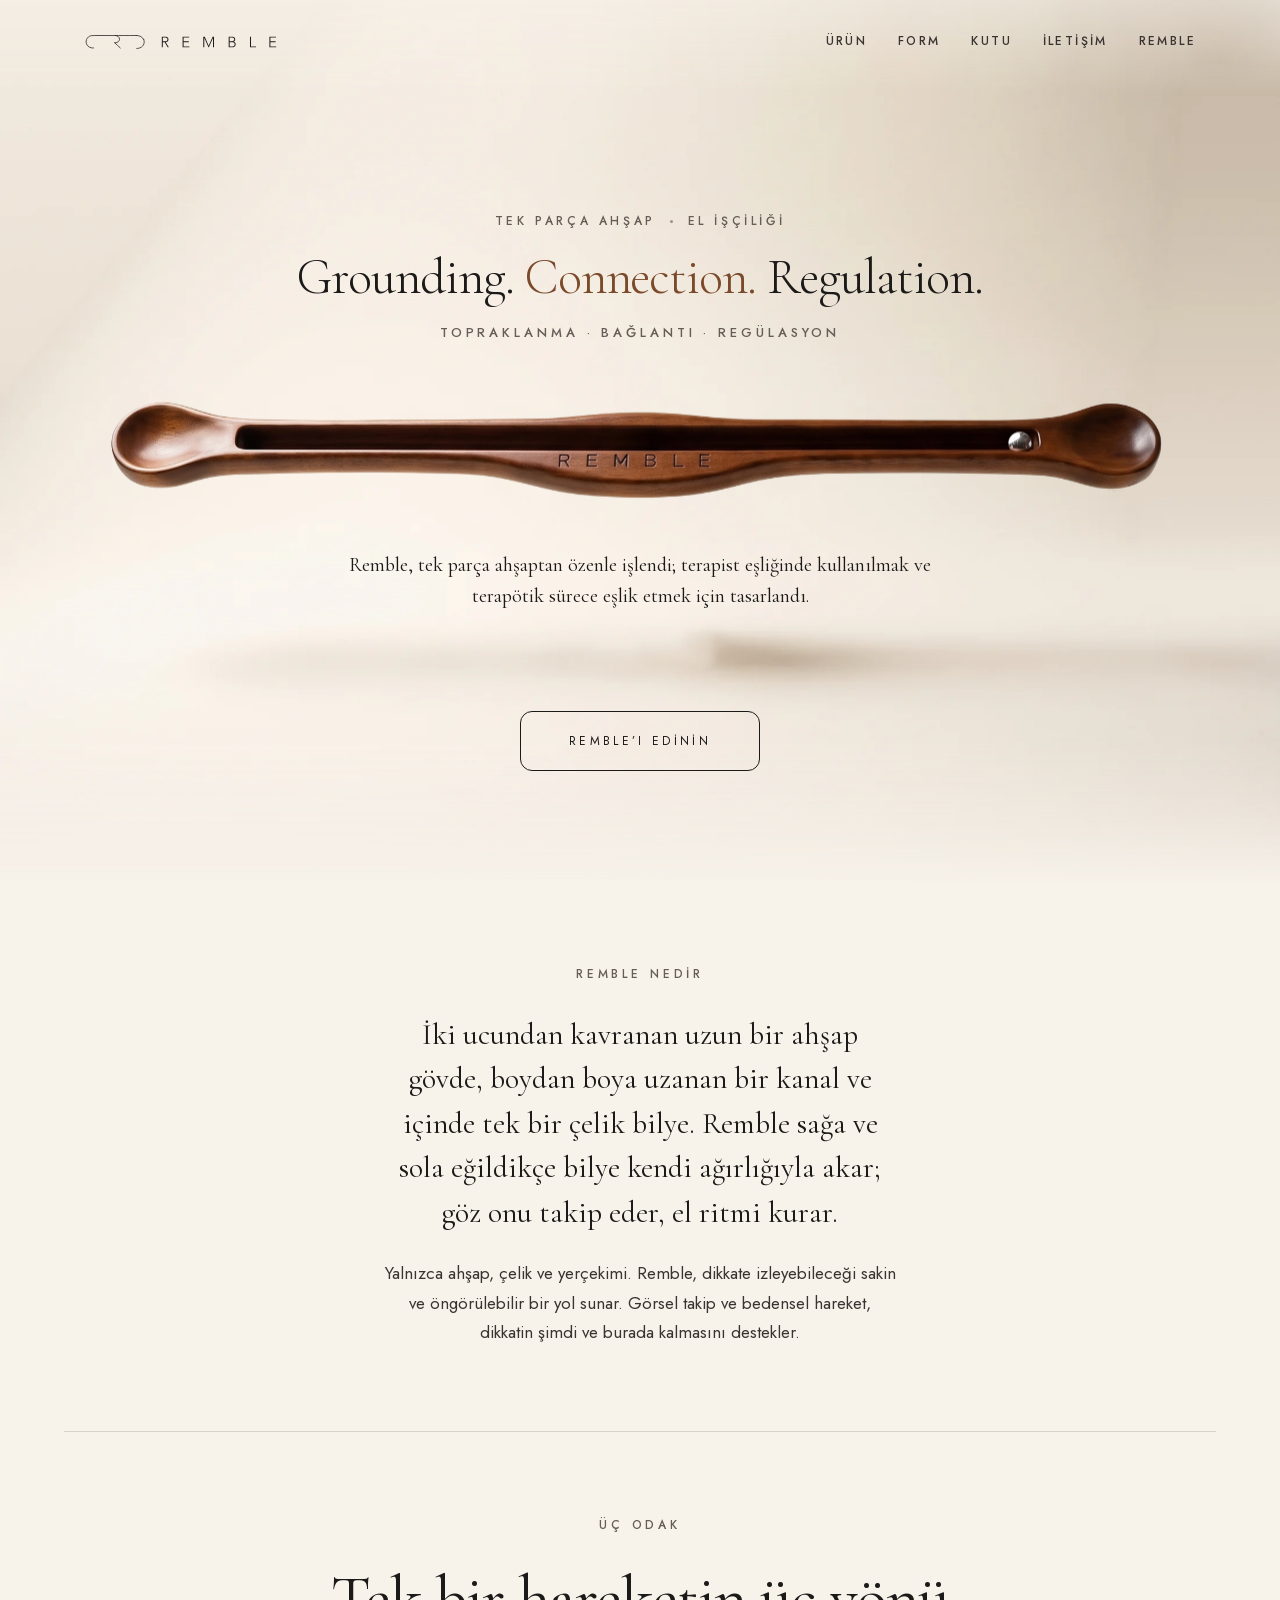
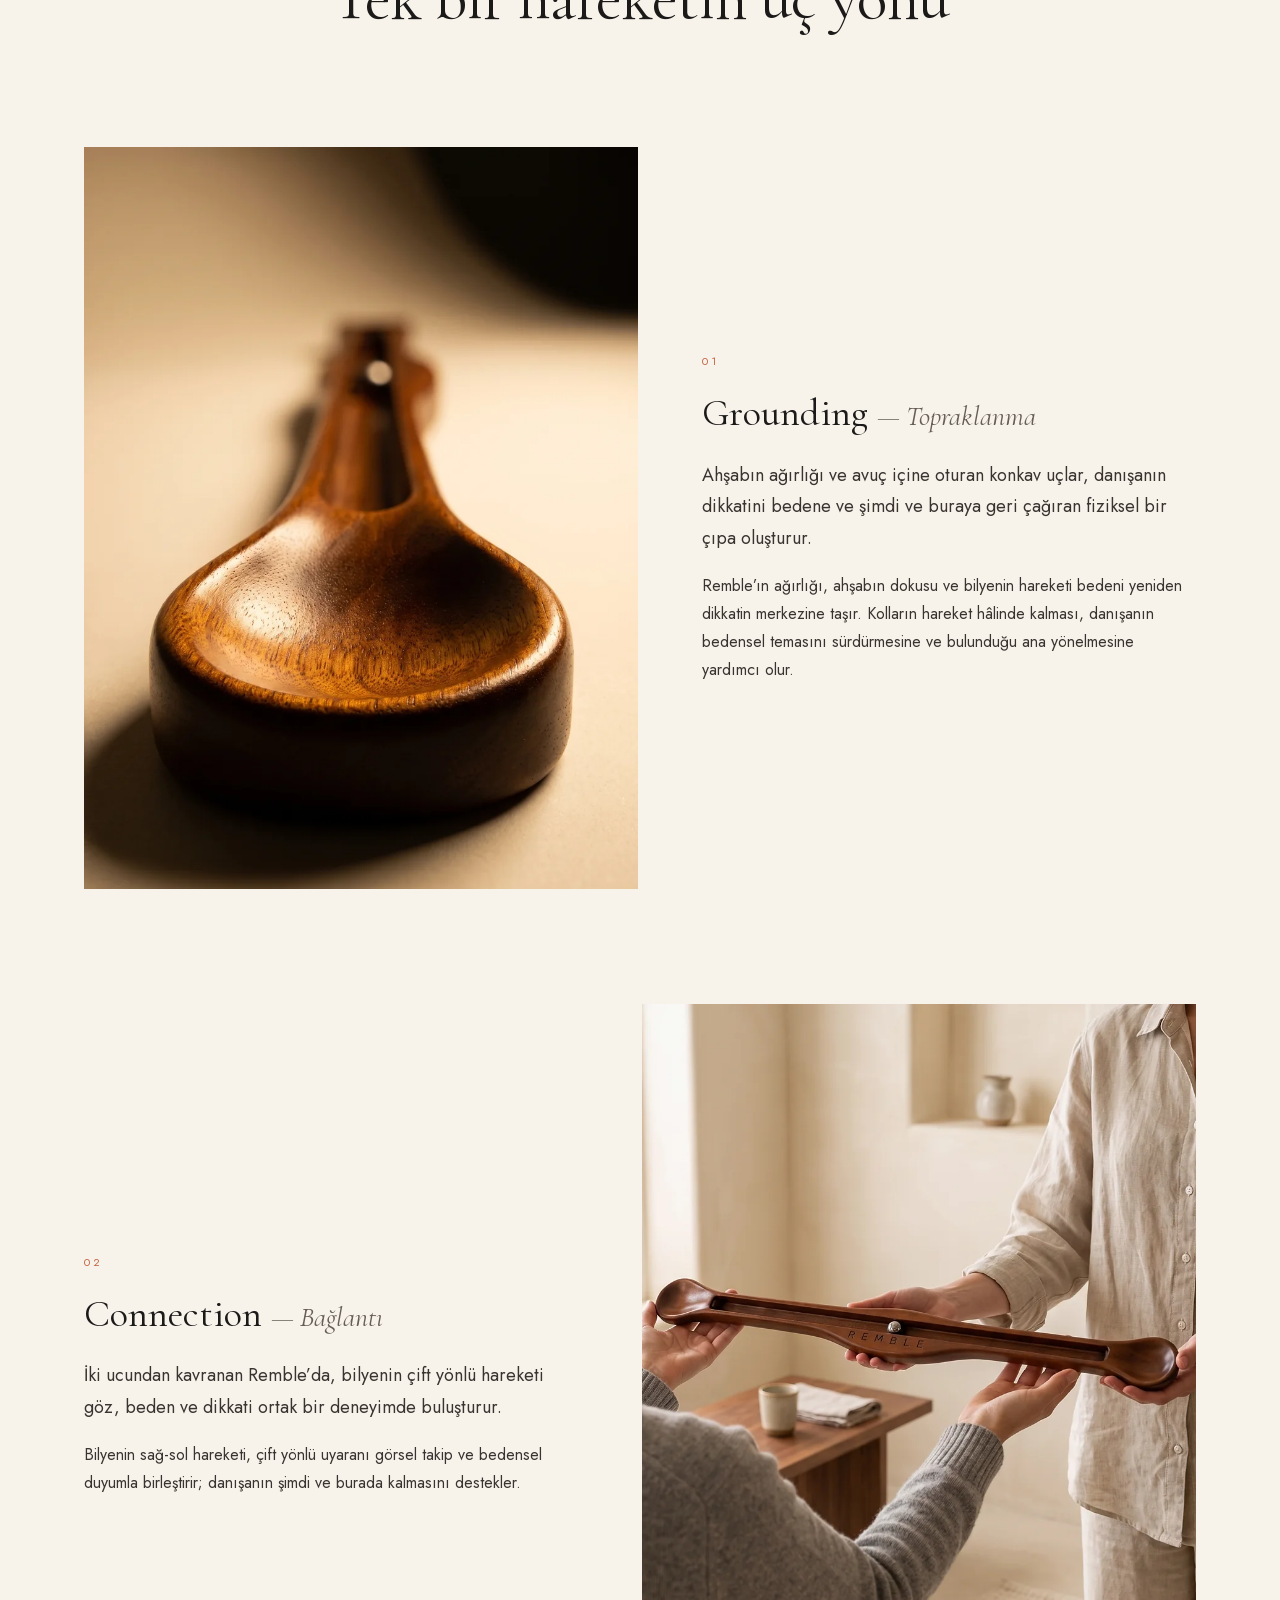
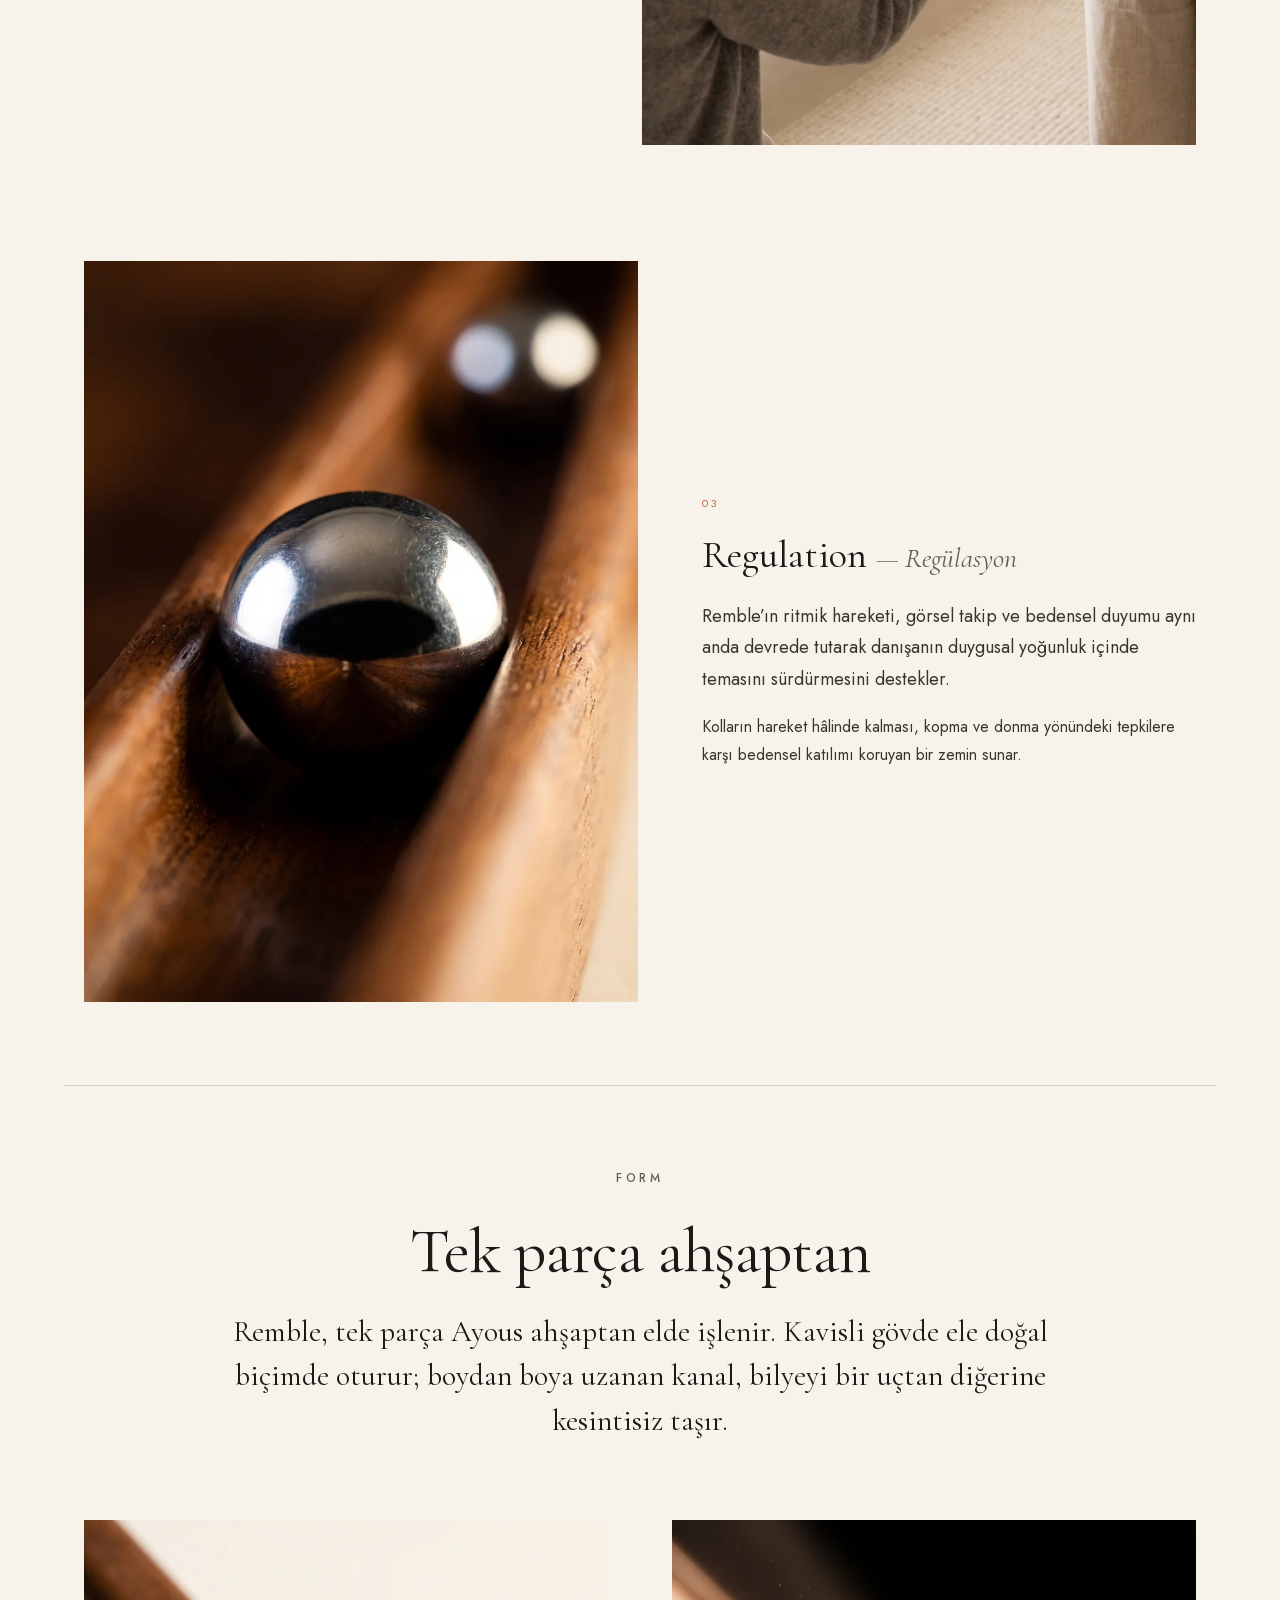
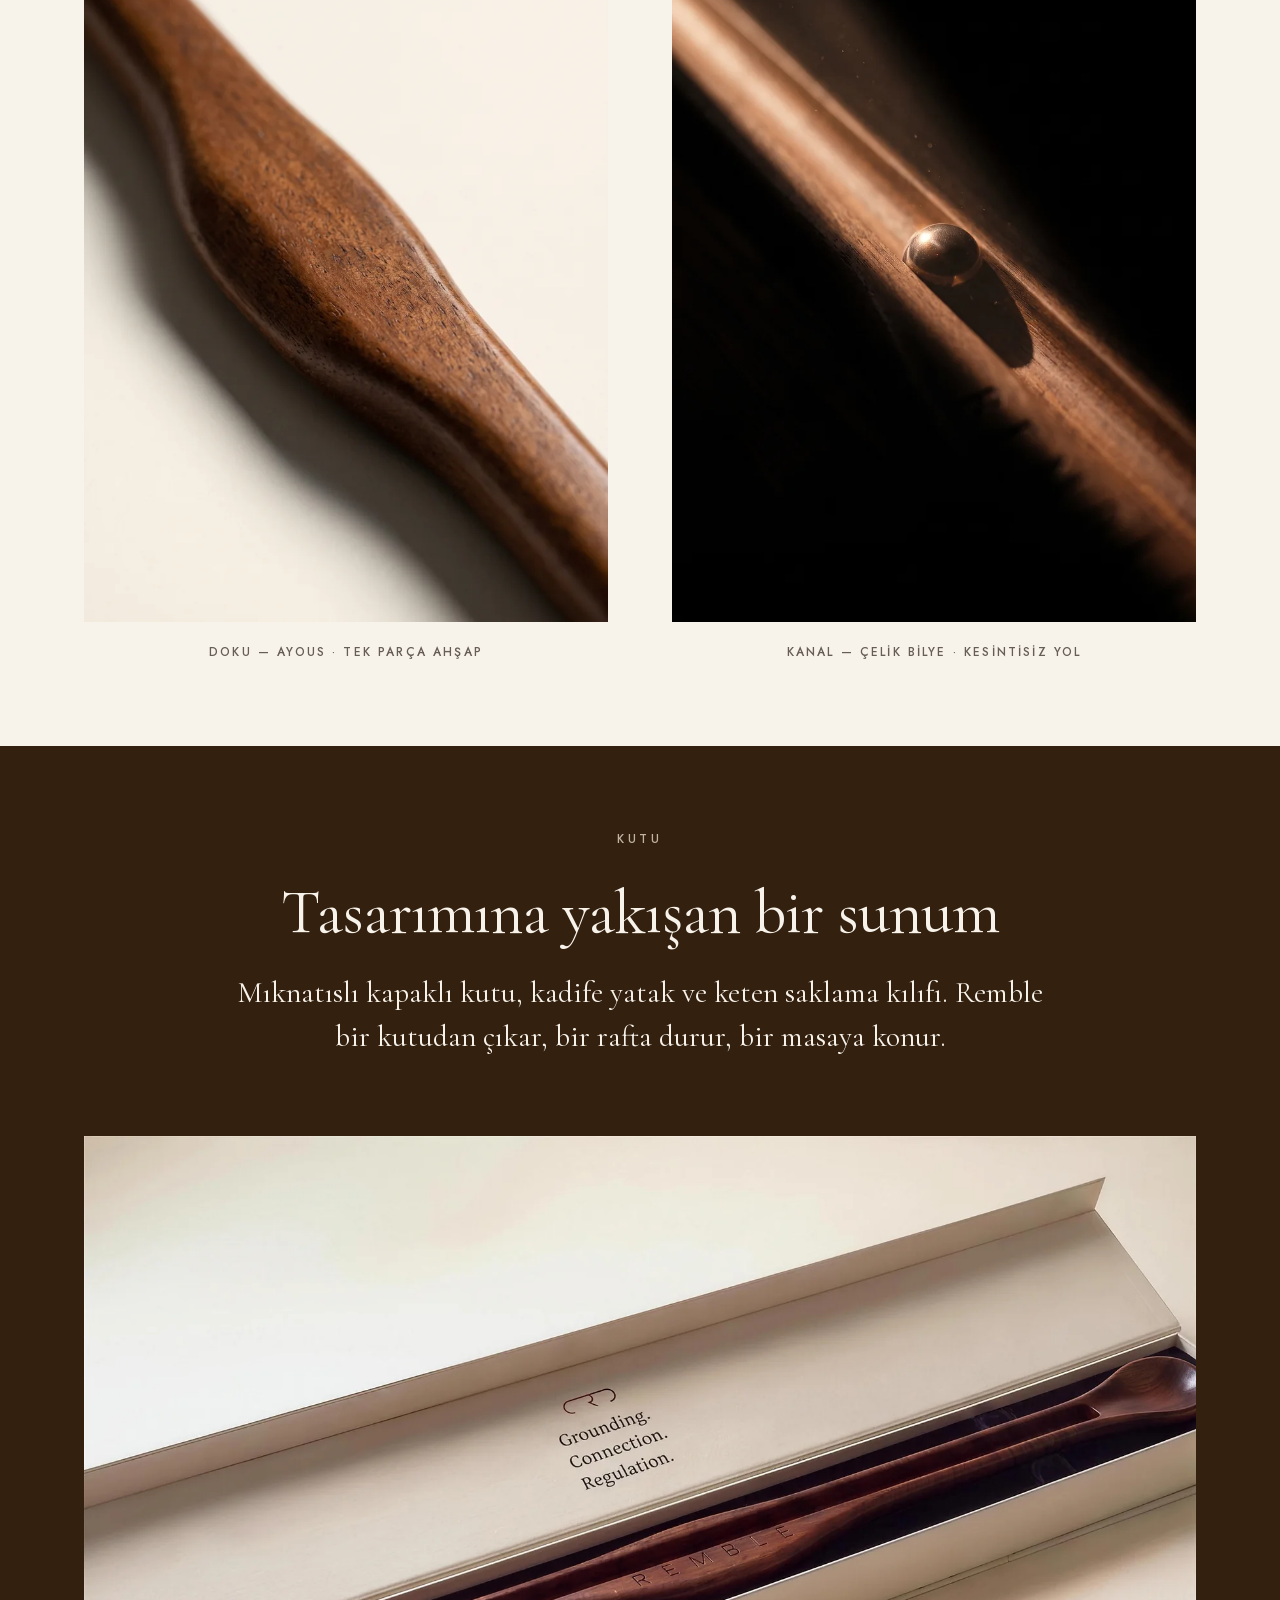
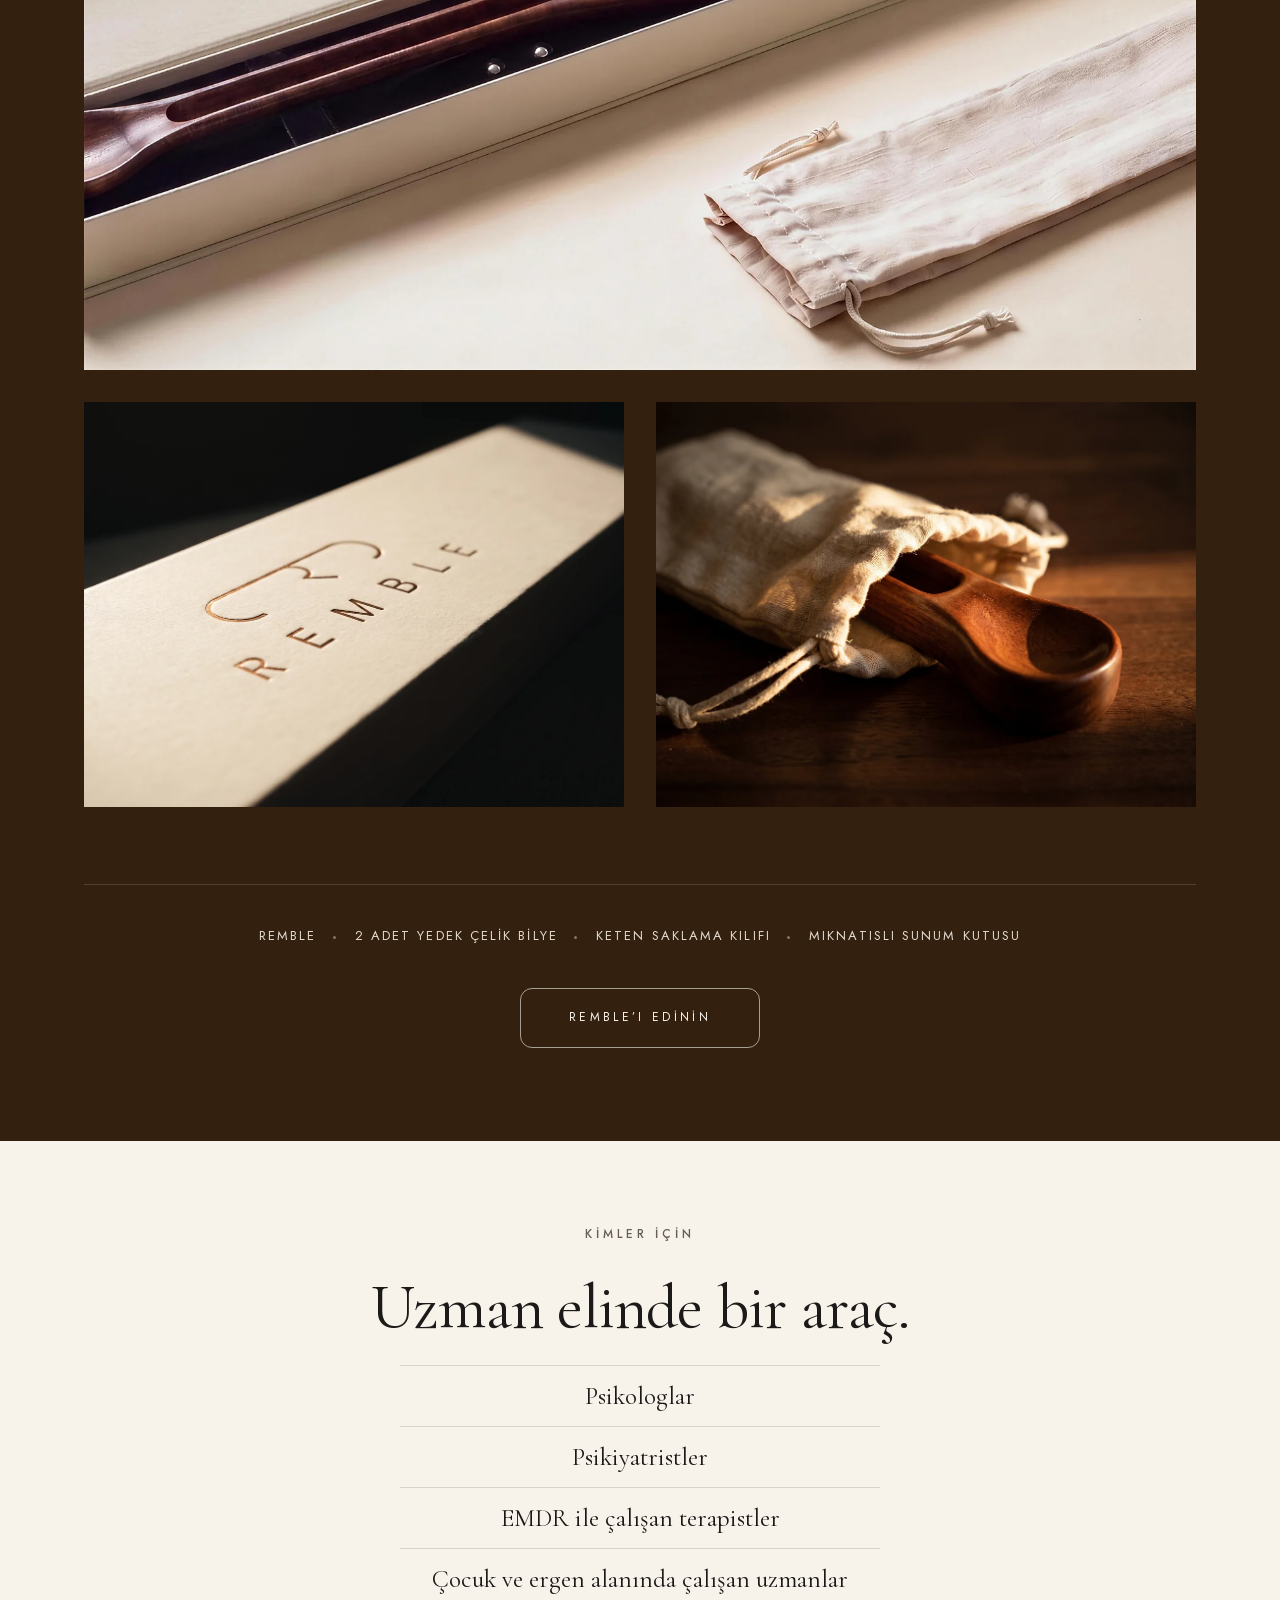
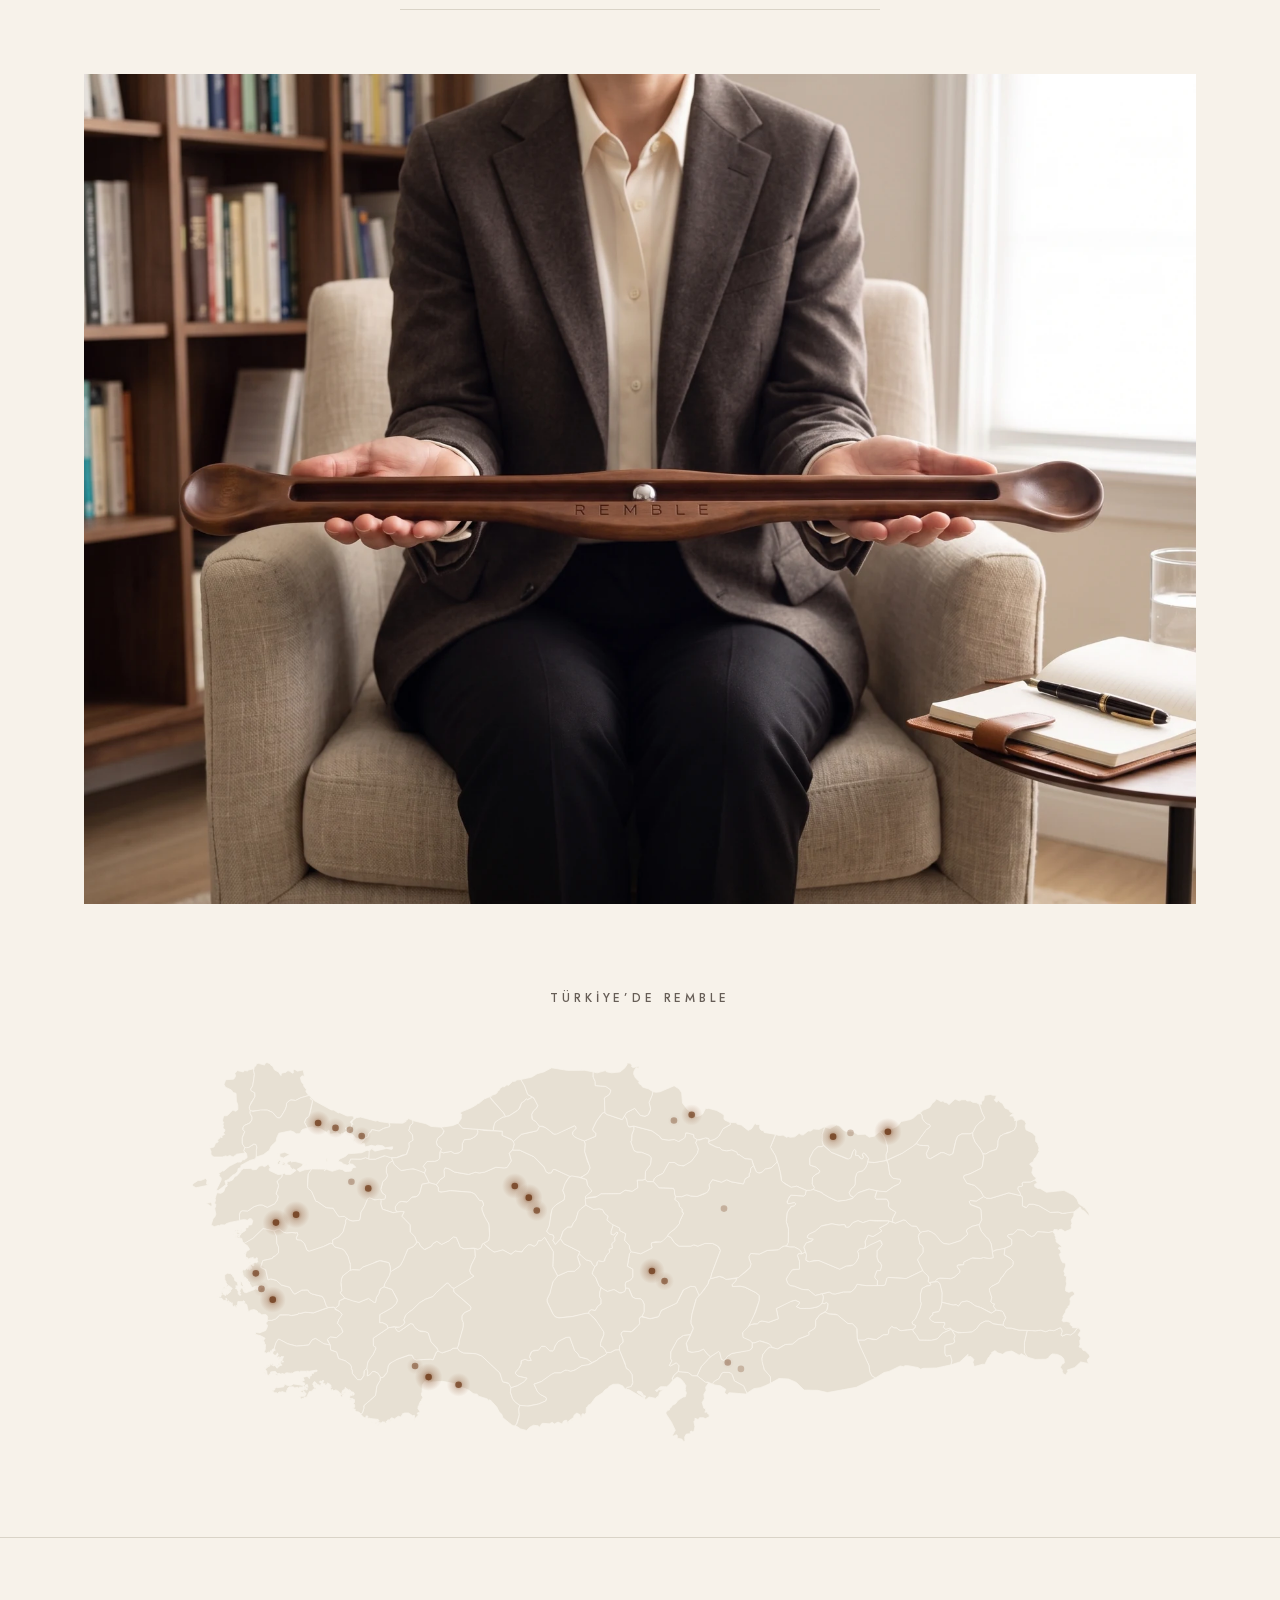
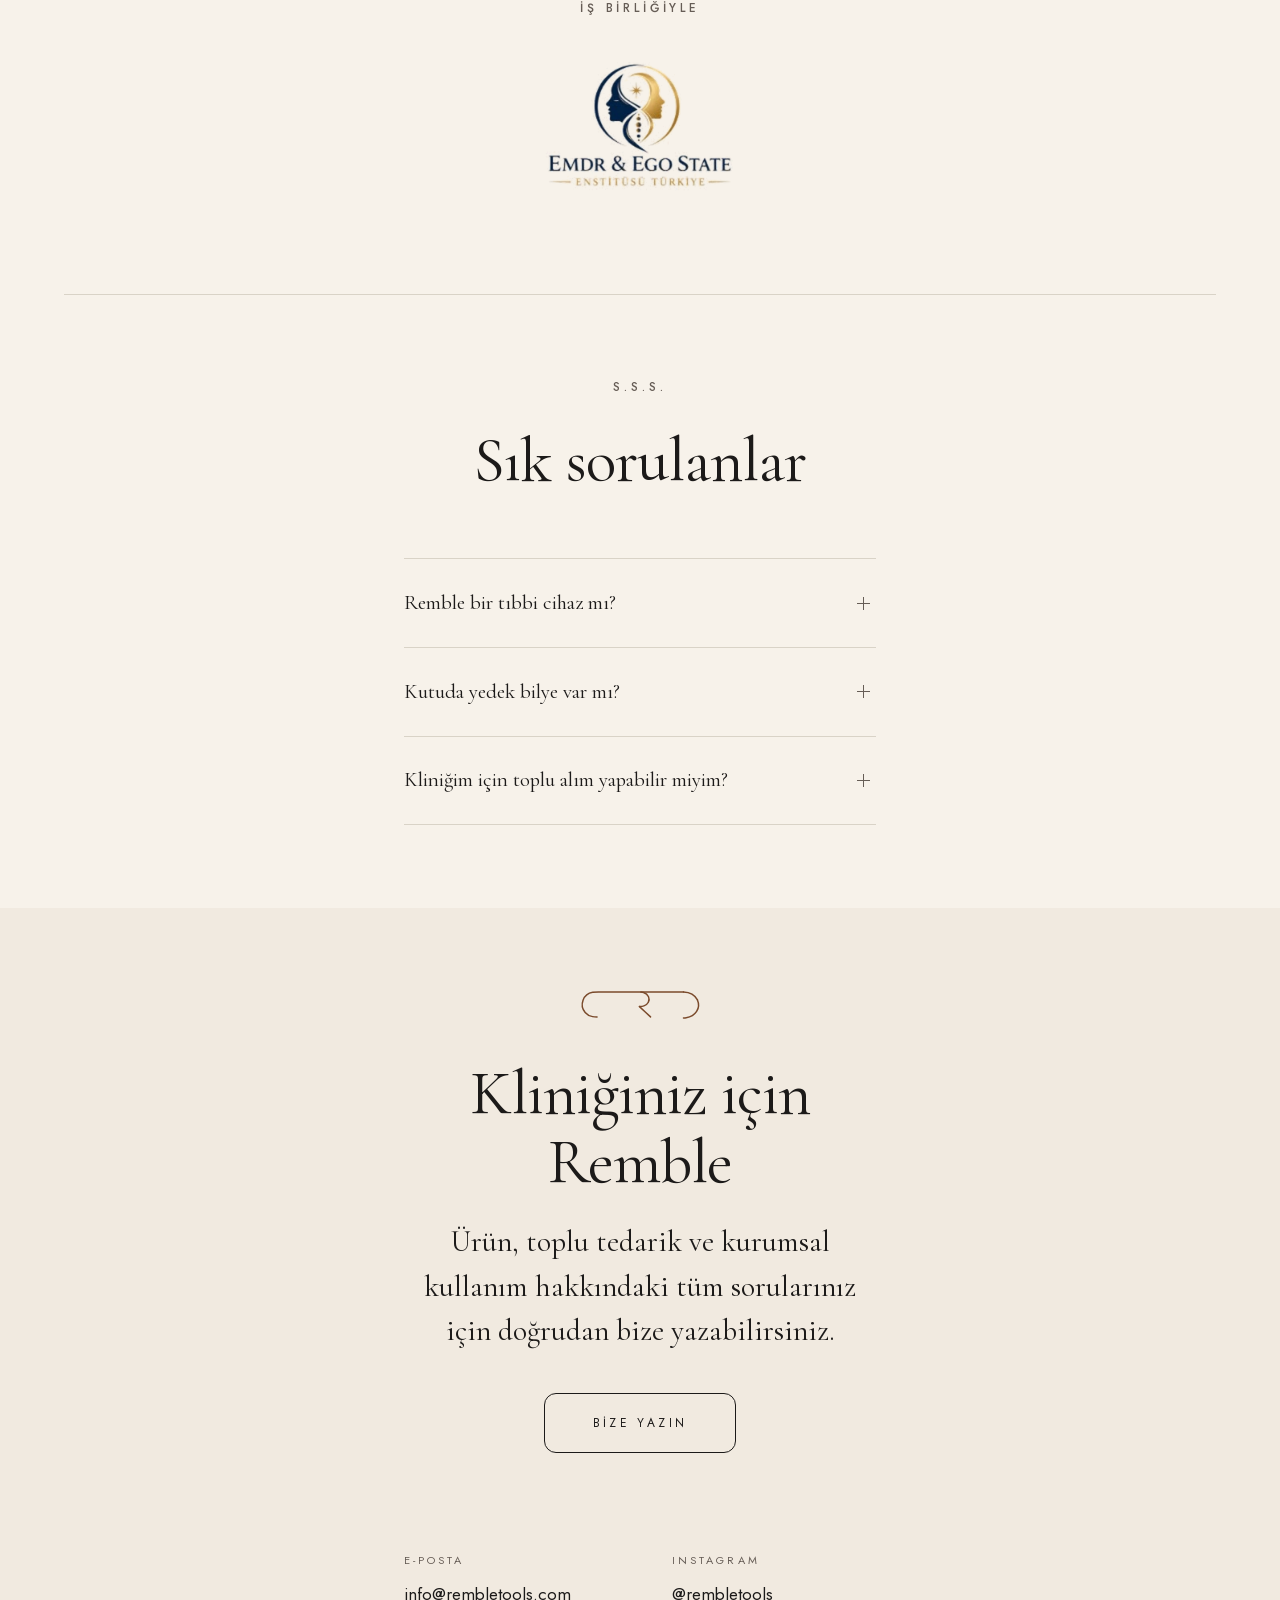
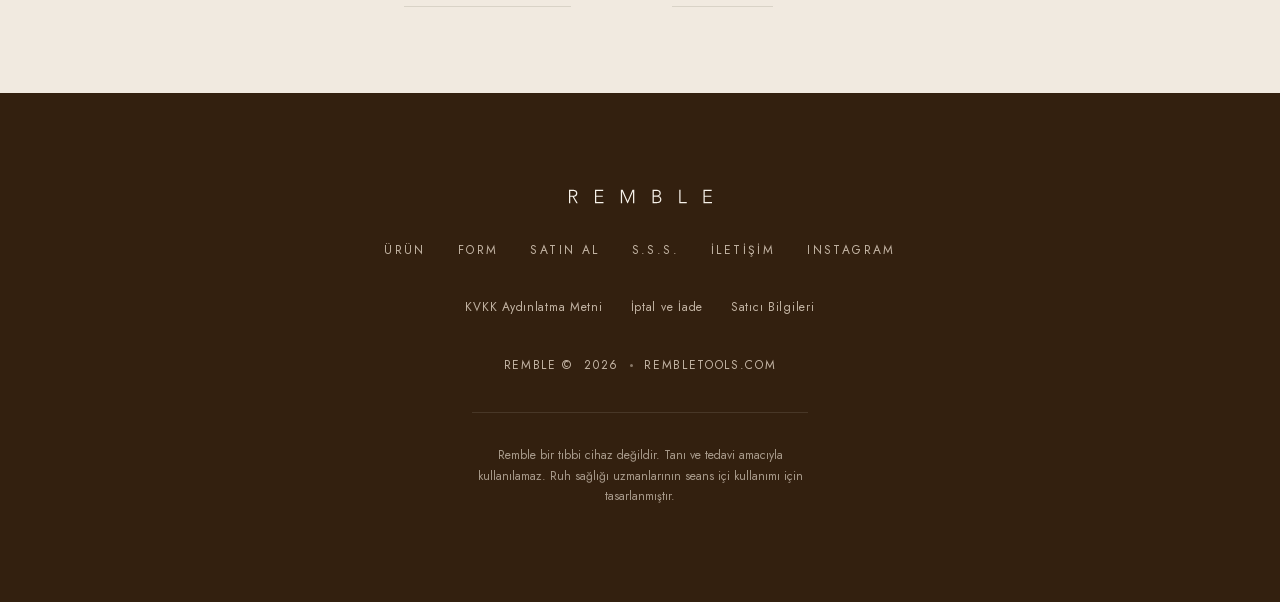
==== index.html @ 11d8e6e5 "Yasal metinler avukat görüşmesine göre sadeleştirildi; gizlilik ve çerez sayfaları kaldırıldı Co-Aut" ====
<!DOCTYPE html>
<html lang="tr">
<head>
<meta charset="utf-8">
<meta name="viewport" content="width=device-width, initial-scale=1">
<title>Remble — Grounding. Connection. Regulation.</title>
<meta name="description" content="Remble, tek parça ahşaptan özenle işlendi; terapist eşliğinde kullanılmak ve terapötik sürece eşlik etmek için tasarlandı.">
<meta name="theme-color" content="#F7F2EA">

<meta property="og:type" content="website">
<meta property="og:title" content="Remble">
<meta property="og:description" content="Tek parça ahşaptan özenle işlendi; terapist eşliğinde kullanılmak için tasarlandı.">
<meta property="og:url" content="https://rembletools.com/">
<meta property="og:image" content="https://rembletools.com/assets/img/og-image.jpg">
<meta property="og:image:width" content="1200">
<meta property="og:image:height" content="630">
<meta property="og:locale" content="tr_TR">
<meta name="twitter:card" content="summary_large_image">

<link rel="icon" href="assets/brand/favicon.svg" type="image/svg+xml">
<link rel="apple-touch-icon" href="assets/brand/apple-touch-icon.png">
<link rel="canonical" href="https://rembletools.com/">

<link rel="stylesheet" href="css/fonts.css?v=1">

<link rel="stylesheet" href="css/style.css?v=25">
</head>
<body>

<a class="skip" href="#main">İçeriğe geç</a>

<!-- ─────────────────────────── HEADER ─────────────────────────── -->
<header class="site-header" id="header">
  <div class="shell header-inner">
    <a class="brand" href="#top" aria-label="Remble — ana sayfa">
      <span class="logo-mark" role="img" aria-hidden="true"></span>
      <span class="logo-word" role="img" aria-hidden="true"></span>
    </a>

    <nav class="nav" aria-label="Ana menü">
      <a href="#urun">Ürün</a>
      <a href="#form">Form</a>
      <a href="#kutu">Kutu</a>
      <a href="#iletisim">İletişim</a>
      <a href="satin-al.html">Remble</a>
    </nav>

    <button class="nav-toggle" aria-expanded="false" aria-controls="mobile-nav" aria-label="Menüyü aç">
      <span></span><span></span>
    </button>
  </div>

  <nav class="mobile-nav" id="mobile-nav" aria-label="Mobil menü" data-open="false">
    <a href="#urun">Ürün</a>
    <a href="#form">Form</a>
    <a href="#kutu">Kutu</a>
    <a href="#iletisim">İletişim</a>
    <a href="satin-al.html">Remble</a>
  </nav>
</header>

<main id="main">
<span id="top"></span>

<!-- ─────────────────────────── HERO (hareketli, tam ekran) ─────────────────────────── -->
<section class="hero hero--stage" data-hero-motion>
  <div class="hs-stage">
    <img class="hm-bg" src="assets/img/hero-zemin.webp?v=1" alt="Remble — Ayous ahşap gövde hafifçe sağa sola eğilirken çelik bilye kanal boyunca akıyor" width="2200" height="1643" fetchpriority="high">
    <div class="hm-body" aria-hidden="true">
      <img src="assets/img/hero-govde.webp?v=1" alt="" width="1824" height="181">
      <img class="hm-ball" src="assets/img/hero-bilye.png?v=1" alt="" width="48" height="39">
    </div>
  </div>

  <div class="hs-top shell">
    <p class="eyebrow reveal">Tek parça ahşap <span class="dot"></span> El işçiliği</p>
    <h1 class="hero-title hs-title reveal">
      <span>Grounding.</span>
      <span>Connection.</span>
      <span>Regulation.</span>
    </h1>
    <p class="hero-sub reveal">Topraklanma · Bağlantı · Regülasyon</p>
  </div>

  <div class="hs-gap" aria-hidden="true"></div>

  <div class="hs-bottom shell">
    <p class="hero-lede reveal">
      Remble, tek parça ahşaptan özenle işlendi; terapist eşliğinde kullanılmak
      ve terapötik sürece eşlik etmek için tasarlandı.
    </p>
    <a class="btn hero-btn reveal" href="satin-al.html">Remble’ı edinin</a>
  </div>
</section>

<!-- ─────────────────────────── REMBLE NEDİR ─────────────────────────── -->
<section class="section section--narrow section--intro" id="urun">
  <p class="kicker reveal">Remble nedir</p>
  <p class="lede reveal">
    İki ucundan kavranan uzun bir ahşap gövde, boydan boya uzanan bir kanal ve içinde tek bir çelik bilye.
    Remble sağa ve sola eğildikçe bilye kendi ağırlığıyla akar; göz onu takip eder, el ritmi kurar.
  </p>
  <p class="body reveal">
    Yalnızca ahşap, çelik ve yerçekimi. Remble, dikkate izleyebileceği sakin ve öngörülebilir bir yol sunar.
    Görsel takip ve bedensel hareket, dikkatin şimdi ve burada kalmasını destekler.
  </p>
</section>

<!-- ─────────────────────────── ÜÇ ODAK ─────────────────────────── -->
<section class="section section--rule" id="odak">
  <div class="shell">
    <p class="kicker center reveal">Üç odak</p>
    <h2 class="h2 center reveal">Tek bir hareketin üç yönü</h2>
  </div>

  <div class="axis shell">
    <div class="axis-media reveal">
      <img src="assets/img/axis-grounding.webp" alt="Avuç içine oturan konkav uç, sıcak ışıkta yakın çekim" width="896" height="1200" loading="lazy">
    </div>
    <div class="axis-text reveal">
      <span class="axis-num">01</span>
      <h3 class="h3">Grounding <em>— Topraklanma</em></h3>
      <p class="body">
        Ahşabın ağırlığı ve avuç içine oturan konkav uçlar, danışanın dikkatini bedene ve şimdi ve buraya
        geri çağıran fiziksel bir çıpa oluşturur.
      </p>
      <p class="body body--detail">
        Remble’ın ağırlığı, ahşabın dokusu ve bilyenin hareketi bedeni yeniden dikkatin merkezine taşır.
        Kolların hareket hâlinde kalması, danışanın bedensel temasını sürdürmesine ve bulunduğu ana
        yönelmesine yardımcı olur.
      </p>
    </div>
  </div>

  <div class="axis axis--reverse shell">
    <div class="axis-media reveal">
      <img src="assets/img/baglanti-simetrik.webp?v=8" alt="Uzman ve danışan Remble’ı birlikte tutuyor" width="896" height="1200" loading="lazy">
    </div>
    <div class="axis-text reveal">
      <span class="axis-num">02</span>
      <h3 class="h3">Connection <em>— Bağlantı</em></h3>
      <p class="body">
        İki ucundan kavranan Remble’da, bilyenin çift yönlü hareketi göz, beden ve dikkati ortak bir
        deneyimde buluşturur.
      </p>
      <p class="body body--detail">
        Bilyenin sağ-sol hareketi, çift yönlü uyaranı görsel takip ve bedensel duyumla birleştirir;
        danışanın şimdi ve burada kalmasını destekler.
      </p>
    </div>
  </div>

  <div class="axis shell">
    <div class="axis-media reveal">
      <img src="assets/img/axis-regulation.webp" alt="Kanalın içindeki çelik bilyenin ekstrem yakın çekimi" width="896" height="1200" loading="lazy">
    </div>
    <div class="axis-text reveal">
      <span class="axis-num">03</span>
      <h3 class="h3">Regulation <em>— Regülasyon</em></h3>
      <p class="body">
        Remble’ın ritmik hareketi, görsel takip ve bedensel duyumu aynı anda devrede tutarak danışanın
        duygusal yoğunluk içinde temasını sürdürmesini destekler.
      </p>
      <p class="body body--detail">
        Kolların hareket hâlinde kalması, kopma ve donma yönündeki tepkilere karşı bedensel katılımı
        koruyan bir zemin sunar.
      </p>
    </div>
  </div>
</section>

<!-- ─────────────────────────── FORM ─────────────────────────── -->
<section class="section section--rule" id="form">
  <div class="shell">
    <p class="kicker center reveal">Form</p>
    <h2 class="h2 center reveal">Tek parça ahşaptan</h2>
    <p class="lede center narrow reveal">
      Remble, tek parça Ayous ahşaptan elde işlenir. Kavisli gövde ele doğal biçimde oturur;
      boydan boya uzanan kanal, bilyeyi bir uçtan diğerine kesintisiz taşır.
    </p>
  </div>

  <div class="shell craft">
    <figure class="craft-figure reveal">
      <img src="assets/img/craft-texture.webp" alt="Tek parça Ayous ahşap gövdenin dokusu" width="821" height="1100" loading="lazy">
      <figcaption>Doku — Ayous · Tek parça ahşap</figcaption>
    </figure>
    <figure class="craft-figure reveal">
      <img src="assets/img/zanaat-uzun-form.webp?v=2" alt="Remble’ın kanalındaki çelik bilye, ince bir ışık huzmesinde yakın plan" width="821" height="1100" loading="lazy">
      <figcaption>Kanal — Çelik bilye · Kesintisiz yol</figcaption>
    </figure>
  </div>
  <!-- "Tescilli Tasarım" ifadesi resmi tescil tamamlandığında bu bölüme eklenecek. -->
</section>

<!-- ─────────────────────────── KUTU ─────────────────────────── -->
<section class="section section--dark" id="kutu">
  <div class="shell">
    <p class="kicker center reveal">Kutu</p>
    <h2 class="h2 center reveal">Tasarımına yakışan bir sunum</h2>
    <p class="lede center narrow reveal">
      Mıknatıslı kapaklı kutu, kadife yatak ve keten saklama kılıfı.
      Remble bir kutudan çıkar, bir rafta durur, bir masaya konur.
    </p>
  </div>

  <div class="shell box-grid">
    <figure class="box-fig box-fig--wide reveal">
      <img src="assets/img/kutu-acik-bilye-yuvali.webp?v=3" alt="Açık Remble kutusu — kadife yatakta Remble ve iki yedek çelik bilye" width="1700" height="1275" loading="lazy">
    </figure>
    <figure class="box-fig reveal">
      <img src="assets/img/box-logo.webp" alt="Kutu kapağındaki gömme logo, yandan gelen ışıkta" width="1100" height="821" loading="lazy">
    </figure>
    <figure class="box-fig reveal">
      <img src="assets/img/kutu-kilif-uzun-form.webp?v=6" alt="Keten saklama kılıfından çıkan Remble’ın kulak ucu, ikindi ışığında yakın plan" width="1100" height="825" loading="lazy">
    </figure>
  </div>

  <div class="shell">
    <ul class="includes reveal">
      <li>Remble</li>
      <li>2 Adet Yedek Çelik Bilye</li>
      <li>Keten Saklama Kılıfı</li>
      <li>Mıknatıslı Sunum Kutusu</li>
    </ul>
    <p class="center"><a class="btn btn--light reveal" href="satin-al.html">Remble’ı edinin</a></p>
  </div>
</section>

<!-- ─────────────────────────── KİMLER İÇİN ─────────────────────────── -->
<section class="section" id="kimler">
  <div class="shell">
    <p class="kicker center reveal">Kimler için</p>
    <h2 class="h2 center reveal">Uzman elinde bir araç.</h2>

    <ul class="who reveal">
      <li>Psikologlar</li>
      <li>Psikiyatristler</li>
      <li>EMDR ile çalışan terapistler</li>
      <li>Çocuk ve ergen alanında çalışan uzmanlar</li>
    </ul>

    <figure class="in-situ reveal">
      <img src="assets/img/kimler-icin-simetrik.webp?v=2" alt="Terapist, muayenehanesinde Remble’ı iki avucunda tutuyor" width="1700" height="1269" loading="lazy">
    </figure>
  </div>
</section>

<!-- ─────────────────────────── TÜRKİYE HARİTASI ─────────────────────────── -->
<section class="section section--map" id="turkiye">
  <div class="shell center">
    <p class="kicker reveal">Türkiye’de Remble</p>
    <figure class="tr-map reveal">
      <img src="assets/img/turkiye-harita.svg?v=2" alt="Türkiye haritası; Remble’ın ulaştığı iller yanıp sönen ışıklarla işaretli" width="1000" height="442" loading="lazy">
    </figure>
  </div>
</section>

<!-- ─────────────────────────── İŞ BİRLİĞİ ─────────────────────────── -->
<section class="section section--endorse" id="isbirligi">
  <div class="shell center">
    <p class="kicker reveal">İş birliğiyle</p>
    <figure class="endorse reveal">
      <img src="assets/brand/emdr-ego-state-enstitusu.webp"
           alt="EMDR &amp; Ego State Enstitüsü Türkiye"
           width="478" height="388" loading="lazy">
    </figure>
    <p class="endorse-note reveal">
      Remble, <strong>EMDR &amp; Ego State Enstitüsü Türkiye</strong> iş birliğiyle sunulmaktadır.
    </p>
  </div>
</section>

<!-- ─────────────────────────── SSS ─────────────────────────── -->
<section class="section section--rule" id="sss">
  <div class="shell narrow">
    <p class="kicker center reveal">S.S.S.</p>
    <h2 class="h2 center reveal">Sık sorulanlar</h2>

    <div class="faq reveal">
      <details>
        <summary>Remble bir tıbbi cihaz mı?</summary>
        <div class="faq-body">
          <p>Hayır. Remble tanı koymaz, tedavi etmez ve tıbbi cihaz olarak sınıflandırılmaz.
          Ruh sağlığı alanındaki uzmanların seans içinde kullanması için tasarlanmış destekleyici bir araçtır.</p>
        </div>
      </details>
      <details>
        <summary>Kutuda yedek bilye var mı?</summary>
        <div class="faq-body">
          <p>Evet. Kutuda 2 adet yedek çelik bilye bulunur.</p>
        </div>
      </details>
      <details>
        <summary>Kliniğim için toplu alım yapabilir miyim?</summary>
        <div class="faq-body">
          <p>Evet. Klinik ve kurumlar için toplu tedarik mümkündür.
          <a href="#iletisim">İletişim bölümünden</a> bize ulaşın.</p>
        </div>
      </details>
    </div>
  </div>
</section>

<!-- ─────────────────────────── İLETİŞİM ─────────────────────────── -->
<section class="section section--contact" id="iletisim">
  <div class="shell narrow center">
    <span class="logo-mark logo-mark--lg" role="img" aria-label="Remble"></span>

    <h2 class="h2 reveal">Kliniğiniz için Remble</h2>
    <p class="lede reveal">
      Ürün, toplu tedarik ve kurumsal kullanım hakkındaki tüm sorularınız için
      doğrudan bize yazabilirsiniz.
    </p>

    <a class="btn reveal" href="mailto:info@rembletools.com?subject=Remble%20-%20Bilgi%20talebi">
      Bize yazın
    </a>

    <dl class="contact reveal">
      <div>
        <dt>E-posta</dt>
        <dd><a href="mailto:info@rembletools.com">info@rembletools.com</a></dd>
      </div>
      <div>
        <dt>Instagram</dt>
        <dd><a href="https://instagram.com/rembletools" target="_blank" rel="noopener">@rembletools</a></dd>
      </div>
    </dl>
  </div>
</section>

</main>

<!-- ─────────────────────────── FOOTER ─────────────────────────── -->
<footer class="site-footer">
  <div class="shell footer-inner">
    <span class="logo-word logo-word--footer" role="img" aria-label="Remble"></span>

    <nav class="footer-nav" aria-label="Alt menü">
      <a href="#urun">Ürün</a>
      <a href="#form">Form</a>
      <a href="satin-al.html">Satın al</a>
      <a href="#sss">S.S.S.</a>
      <a href="#iletisim">İletişim</a>
      <a href="https://instagram.com/rembletools" target="_blank" rel="noopener">Instagram</a>
    </nav>

    <nav class="footer-legal-links" aria-label="Yasal metinler">
      <a href="kvkk-aydinlatma-metni.html">KVKK Aydınlatma Metni</a>
      <a href="iptal-iade-kosullari.html">İptal ve İade</a>
      <a href="satici-bilgileri.html">Satıcı Bilgileri</a>
    </nav>

    <p class="footer-legal">
      Remble © <span id="year">2026</span>
      <span class="dot"></span> rembletools.com
    </p>

    <p class="footer-disclaimer">
      Remble bir tıbbi cihaz değildir. Tanı ve tedavi amacıyla kullanılamaz.
      Ruh sağlığı uzmanlarının seans içi kullanımı için tasarlanmıştır.
    </p>
  </div>
</footer>

<script src="js/main.js?v=9"></script>
<script src="js/hero.js?v=1"></script>
</body>
</html>
---- css/fonts.css ----
/* Remble — yerel yazı tipleri (OFL lisanslı: Cormorant Garamond, Jost).
   Google Fonts yerine siteden sunulur; ziyaretçi IP adresi üçüncü tarafa gitmez. */

/* Cormorant Garamond italic 300 — latin-ext */
@font-face {
  font-family: 'Cormorant Garamond';
  font-style: italic;
  font-weight: 300;
  font-display: swap;
  src: url(../assets/fonts/cormorant-garamond-italic-latin-ext-0365c5.woff2) format('woff2');
  unicode-range: U+0100-02BA, U+02BD-02C5, U+02C7-02CC, U+02CE-02D7, U+02DD-02FF, U+0304, U+0308, U+0329, U+1D00-1DBF, U+1E00-1E9F, U+1EF2-1EFF, U+2020, U+20A0-20AB, U+20AD-20C0, U+2113, U+2C60-2C7F, U+A720-A7FF;
}
/* Cormorant Garamond italic 300 — latin */
@font-face {
  font-family: 'Cormorant Garamond';
  font-style: italic;
  font-weight: 300;
  font-display: swap;
  src: url(../assets/fonts/cormorant-garamond-italic-latin-fe99e3.woff2) format('woff2');
  unicode-range: U+0000-00FF, U+0131, U+0152-0153, U+02BB-02BC, U+02C6, U+02DA, U+02DC, U+0304, U+0308, U+0329, U+2000-206F, U+20AC, U+2122, U+2191, U+2193, U+2212, U+2215, U+FEFF, U+FFFD;
}
/* Cormorant Garamond italic 400 — latin-ext */
@font-face {
  font-family: 'Cormorant Garamond';
  font-style: italic;
  font-weight: 400;
  font-display: swap;
  src: url(../assets/fonts/cormorant-garamond-italic-latin-ext-0365c5.woff2) format('woff2');
  unicode-range: U+0100-02BA, U+02BD-02C5, U+02C7-02CC, U+02CE-02D7, U+02DD-02FF, U+0304, U+0308, U+0329, U+1D00-1DBF, U+1E00-1E9F, U+1EF2-1EFF, U+2020, U+20A0-20AB, U+20AD-20C0, U+2113, U+2C60-2C7F, U+A720-A7FF;
}
/* Cormorant Garamond italic 400 — latin */
@font-face {
  font-family: 'Cormorant Garamond';
  font-style: italic;
  font-weight: 400;
  font-display: swap;
  src: url(../assets/fonts/cormorant-garamond-italic-latin-fe99e3.woff2) format('woff2');
  unicode-range: U+0000-00FF, U+0131, U+0152-0153, U+02BB-02BC, U+02C6, U+02DA, U+02DC, U+0304, U+0308, U+0329, U+2000-206F, U+20AC, U+2122, U+2191, U+2193, U+2212, U+2215, U+FEFF, U+FFFD;
}
/* Cormorant Garamond normal 300 — latin-ext */
@font-face {
  font-family: 'Cormorant Garamond';
  font-style: normal;
  font-weight: 300;
  font-display: swap;
  src: url(../assets/fonts/cormorant-garamond-normal-latin-ext-211149.woff2) format('woff2');
  unicode-range: U+0100-02BA, U+02BD-02C5, U+02C7-02CC, U+02CE-02D7, U+02DD-02FF, U+0304, U+0308, U+0329, U+1D00-1DBF, U+1E00-1E9F, U+1EF2-1EFF, U+2020, U+20A0-20AB, U+20AD-20C0, U+2113, U+2C60-2C7F, U+A720-A7FF;
}
/* Cormorant Garamond normal 300 — latin */
@font-face {
  font-family: 'Cormorant Garamond';
  font-style: normal;
  font-weight: 300;
  font-display: swap;
  src: url(../assets/fonts/cormorant-garamond-normal-latin-e99b45.woff2) format('woff2');
  unicode-range: U+0000-00FF, U+0131, U+0152-0153, U+02BB-02BC, U+02C6, U+02DA, U+02DC, U+0304, U+0308, U+0329, U+2000-206F, U+20AC, U+2122, U+2191, U+2193, U+2212, U+2215, U+FEFF, U+FFFD;
}
/* Cormorant Garamond normal 400 — latin-ext */
@font-face {
  font-family: 'Cormorant Garamond';
  font-style: normal;
  font-weight: 400;
  font-display: swap;
  src: url(../assets/fonts/cormorant-garamond-normal-latin-ext-211149.woff2) format('woff2');
  unicode-range: U+0100-02BA, U+02BD-02C5, U+02C7-02CC, U+02CE-02D7, U+02DD-02FF, U+0304, U+0308, U+0329, U+1D00-1DBF, U+1E00-1E9F, U+1EF2-1EFF, U+2020, U+20A0-20AB, U+20AD-20C0, U+2113, U+2C60-2C7F, U+A720-A7FF;
}
/* Cormorant Garamond normal 400 — latin */
@font-face {
  font-family: 'Cormorant Garamond';
  font-style: normal;
  font-weight: 400;
  font-display: swap;
  src: url(../assets/fonts/cormorant-garamond-normal-latin-e99b45.woff2) format('woff2');
  unicode-range: U+0000-00FF, U+0131, U+0152-0153, U+02BB-02BC, U+02C6, U+02DA, U+02DC, U+0304, U+0308, U+0329, U+2000-206F, U+20AC, U+2122, U+2191, U+2193, U+2212, U+2215, U+FEFF, U+FFFD;
}
/* Cormorant Garamond normal 500 — latin-ext */
@font-face {
  font-family: 'Cormorant Garamond';
  font-style: normal;
  font-weight: 500;
  font-display: swap;
  src: url(../assets/fonts/cormorant-garamond-normal-latin-ext-211149.woff2) format('woff2');
  unicode-range: U+0100-02BA, U+02BD-02C5, U+02C7-02CC, U+02CE-02D7, U+02DD-02FF, U+0304, U+0308, U+0329, U+1D00-1DBF, U+1E00-1E9F, U+1EF2-1EFF, U+2020, U+20A0-20AB, U+20AD-20C0, U+2113, U+2C60-2C7F, U+A720-A7FF;
}
/* Cormorant Garamond normal 500 — latin */
@font-face {
  font-family: 'Cormorant Garamond';
  font-style: normal;
  font-weight: 500;
  font-display: swap;
  src: url(../assets/fonts/cormorant-garamond-normal-latin-e99b45.woff2) format('woff2');
  unicode-range: U+0000-00FF, U+0131, U+0152-0153, U+02BB-02BC, U+02C6, U+02DA, U+02DC, U+0304, U+0308, U+0329, U+2000-206F, U+20AC, U+2122, U+2191, U+2193, U+2212, U+2215, U+FEFF, U+FFFD;
}
/* Jost normal 300 — latin-ext */
@font-face {
  font-family: 'Jost';
  font-style: normal;
  font-weight: 300;
  font-display: swap;
  src: url(../assets/fonts/jost-normal-latin-ext-920dcb.woff2) format('woff2');
  unicode-range: U+0100-02BA, U+02BD-02C5, U+02C7-02CC, U+02CE-02D7, U+02DD-02FF, U+0304, U+0308, U+0329, U+1D00-1DBF, U+1E00-1E9F, U+1EF2-1EFF, U+2020, U+20A0-20AB, U+20AD-20C0, U+2113, U+2C60-2C7F, U+A720-A7FF;
}
/* Jost normal 300 — latin */
@font-face {
  font-family: 'Jost';
  font-style: normal;
  font-weight: 300;
  font-display: swap;
  src: url(../assets/fonts/jost-normal-latin-0428ef.woff2) format('woff2');
  unicode-range: U+0000-00FF, U+0131, U+0152-0153, U+02BB-02BC, U+02C6, U+02DA, U+02DC, U+0304, U+0308, U+0329, U+2000-206F, U+20AC, U+2122, U+2191, U+2193, U+2212, U+2215, U+FEFF, U+FFFD;
}
/* Jost normal 400 — latin-ext */
@font-face {
  font-family: 'Jost';
  font-style: normal;
  font-weight: 400;
  font-display: swap;
  src: url(../assets/fonts/jost-normal-latin-ext-920dcb.woff2) format('woff2');
  unicode-range: U+0100-02BA, U+02BD-02C5, U+02C7-02CC, U+02CE-02D7, U+02DD-02FF, U+0304, U+0308, U+0329, U+1D00-1DBF, U+1E00-1E9F, U+1EF2-1EFF, U+2020, U+20A0-20AB, U+20AD-20C0, U+2113, U+2C60-2C7F, U+A720-A7FF;
}
/* Jost normal 400 — latin */
@font-face {
  font-family: 'Jost';
  font-style: normal;
  font-weight: 400;
  font-display: swap;
  src: url(../assets/fonts/jost-normal-latin-0428ef.woff2) format('woff2');
  unicode-range: U+0000-00FF, U+0131, U+0152-0153, U+02BB-02BC, U+02C6, U+02DA, U+02DC, U+0304, U+0308, U+0329, U+2000-206F, U+20AC, U+2122, U+2191, U+2193, U+2212, U+2215, U+FEFF, U+FFFD;
}
/* Jost normal 500 — latin-ext */
@font-face {
  font-family: 'Jost';
  font-style: normal;
  font-weight: 500;
  font-display: swap;
  src: url(../assets/fonts/jost-normal-latin-ext-920dcb.woff2) format('woff2');
  unicode-range: U+0100-02BA, U+02BD-02C5, U+02C7-02CC, U+02CE-02D7, U+02DD-02FF, U+0304, U+0308, U+0329, U+1D00-1DBF, U+1E00-1E9F, U+1EF2-1EFF, U+2020, U+20A0-20AB, U+20AD-20C0, U+2113, U+2C60-2C7F, U+A720-A7FF;
}
/* Jost normal 500 — latin */
@font-face {
  font-family: 'Jost';
  font-style: normal;
  font-weight: 500;
  font-display: swap;
  src: url(../assets/fonts/jost-normal-latin-0428ef.woff2) format('woff2');
  unicode-range: U+0000-00FF, U+0131, U+0152-0153, U+02BB-02BC, U+02C6, U+02DA, U+02DC, U+0304, U+0308, U+0329, U+2000-206F, U+20AC, U+2122, U+2191, U+2193, U+2212, U+2215, U+FEFF, U+FFFD;
}
---- css/style.css ----
/* ═══════════════════════════════════════════════════════════
   REMBLE — rembletools.com
   Tasarım yönü A · "Enstrüman"
   ═══════════════════════════════════════════════════════════ */

:root{
  /* Palet — kutu ve keten kılıftan türetildi */
  --ground:      #F7F2EA;   /* krem zemin */
  --ground-warm: #F1EAE0;   /* bir ton koyu krem */
  --ink:         #1C1A19;   /* mürekkep */
  --ink-soft:    #3A3431;   /* gövde metni — revize: kontrast 8.6 → 11:1 */
  --ink-mute:    #665D56;   /* ikincil — revize: kontrast 3.3 → 5.8:1 */
  --walnut:      #7A4A2B;
  --walnut-deep: #33200F;   /* koyu bölüm zemini */
  --terracotta:  #C4633F;   /* tek aksan — keten kılıf baskısı */
  --linen:       #D9D3C7;   /* çizgi ve ayırıcı */

  /* Tipografi */
  --serif: "Cormorant Garamond", "Iowan Old Style", Georgia, "Times New Roman", serif;
  --sans:  "Jost", "Avenir Next", "Helvetica Neue", system-ui, sans-serif;

  /* Ritim */
  --shell:   1240px;
  --gutter:  clamp(1.5rem, 5vw, 5rem);
  --sect-y:  clamp(3.5rem, 6.5vw, 6rem);   /* bölüm arası boşluk — revize: yarıya indirildi */

  --ease: cubic-bezier(.22,.61,.36,1);
}

/* ─── Reset ─── */
*,*::before,*::after{ box-sizing:border-box; }
html{ -webkit-text-size-adjust:100%; scroll-padding-top:96px; }
body{
  margin:0;
  background:var(--ground);
  color:var(--ink-soft);
  font-family:var(--sans);
  font-weight:400;
  font-size:clamp(1rem,.95rem + .2vw,1.0625rem);
  line-height:1.75;
  -webkit-font-smoothing:antialiased;
  overflow-x:hidden;
}
img{ max-width:100%; height:auto; display:block; }
h1,h2,h3,h4{ margin:0; font-weight:400; color:var(--ink); }
p{ margin:0; }
ul,ol,dl,dd{ margin:0; padding:0; list-style:none; }
a{ color:inherit; text-decoration:none; }
button{ font:inherit; color:inherit; background:none; border:0; cursor:pointer; }

@media (prefers-reduced-motion:reduce){
  *,*::before,*::after{ animation-duration:.01ms !important; transition-duration:.01ms !important; }
}

.skip{
  position:absolute; left:-9999px; top:0; z-index:200;
  background:var(--ink); color:var(--ground); padding:.75rem 1.25rem;
}
.skip:focus{ left:1rem; top:1rem; }

:focus-visible{ outline:1px solid var(--terracotta); outline-offset:4px; }

/* ─── Yerleşim ─── */
.shell{ width:100%; max-width:var(--shell); margin-inline:auto; padding-inline:var(--gutter); }
.narrow{ max-width:60ch; margin-inline:auto; }
.center{ text-align:center; }

.section{ padding-block:var(--sect-y); position:relative; }
.section--narrow{
  max-width:64ch; margin-inline:auto;
  padding-inline:var(--gutter); text-align:center;
}
.section--rule::before{
  content:""; position:absolute; top:0; left:var(--gutter); right:var(--gutter);
  height:1px; background:var(--linen);
}

/* ─── Tipografi ölçeği ─── */
.h2{
  font-family:var(--serif);
  font-size:clamp(2.1rem,1.4rem + 3.2vw,4rem);
  font-weight:400; line-height:1.08; letter-spacing:-.015em;
  margin-bottom:1.5rem;
}
.h3{
  font-family:var(--serif);
  font-size:clamp(1.6rem,1.2rem + 1.6vw,2.4rem);
  font-weight:400; line-height:1.15; margin-bottom:1.1rem;
}
.h3 em{ font-style:italic; color:var(--ink-mute); font-size:.72em; }
.h4{
  font-family:var(--serif);
  font-size:1.5rem; font-weight:400; line-height:1.2; margin-bottom:.6rem;
}
.kicker{
  font-size:.75rem; letter-spacing:.32em; text-transform:uppercase;
  color:var(--ink-mute); font-weight:500; margin-bottom:1.75rem;
}
.eyebrow{
  font-size:.75rem; letter-spacing:.3em; text-transform:uppercase; font-weight:500;
  color:var(--ink-mute); display:flex; gap:.9rem; align-items:center; justify-content:center;
}
.dot{ width:3px; height:3px; border-radius:50%; background:currentColor; display:inline-block; opacity:.6; }
.lede{
  font-family:var(--serif);
  font-size:clamp(1.35rem,1.1rem + 1vw,1.85rem);
  line-height:1.5; font-weight:400; color:var(--ink);
}
.body{ margin-top:1.5rem; max-width:56ch; }
.body--detail{ margin-top:1.1rem; font-size:.9375rem; line-height:1.75; }
.body-sm{ font-size:.9375rem; line-height:1.7; color:var(--ink-soft); }
.note{
  margin-top:2.5rem; font-size:.875rem; line-height:1.7;
  color:var(--ink-mute); max-width:52ch; margin-inline:auto;
}

/* ═══════════════ HEADER ═══════════════ */
.site-header{
  position:fixed; inset:0 0 auto 0; z-index:100;
  transition:background .5s var(--ease), border-color .5s var(--ease);
  border-bottom:1px solid transparent;
}
.site-header.is-stuck{
  background:color-mix(in srgb, var(--ground) 96%, transparent);
  backdrop-filter:blur(14px) saturate(1.1);
  -webkit-backdrop-filter:blur(14px) saturate(1.1);
  border-bottom-color:var(--linen);
}
.header-inner{
  display:flex; align-items:center; justify-content:space-between;
  gap:2rem; padding-block:clamp(1.1rem,2vw,1.6rem);
}

.brand{ display:flex; align-items:center; gap:.85rem; color:var(--ink); }
.logo-mark,.logo-word{
  display:block; background:currentColor;
  -webkit-mask-repeat:no-repeat; mask-repeat:no-repeat;
  -webkit-mask-position:center; mask-position:center;
  -webkit-mask-size:contain; mask-size:contain;
}
.logo-mark{
  width:62px; aspect-ratio:1826/412;
  -webkit-mask-image:url(../assets/brand/remble-mark.svg);
          mask-image:url(../assets/brand/remble-mark.svg);
}
.logo-word{
  width:118px; aspect-ratio:2539/263;
  -webkit-mask-image:url(../assets/brand/remble-wordmark.svg);
          mask-image:url(../assets/brand/remble-wordmark.svg);
}

.nav{ display:flex; align-items:center; gap:clamp(1.4rem,2.4vw,2.6rem); }
.nav a,.nav span{
  font-size:.75rem; letter-spacing:.2em; text-transform:uppercase; font-weight:500;
  color:var(--ink-soft); position:relative; padding-block:.35rem;
  transition:color .3s var(--ease);
}
.nav a::after{
  content:""; position:absolute; left:0; bottom:0; width:0; height:1px;
  background:var(--terracotta); transition:width .4s var(--ease);
}
.nav a:hover{ color:var(--ink); }
.nav a:hover::after{ width:100%; }

.nav-toggle{ display:none; width:32px; height:32px; position:relative; }
.nav-toggle span{
  position:absolute; left:5px; right:5px; height:1px; background:var(--ink);
  transition:transform .4s var(--ease), opacity .3s var(--ease);
}
.nav-toggle span:nth-child(1){ top:13px; }
.nav-toggle span:nth-child(2){ top:19px; }
.nav-toggle[aria-expanded="true"] span:nth-child(1){ transform:translateY(3px) rotate(45deg); }
.nav-toggle[aria-expanded="true"] span:nth-child(2){ transform:translateY(-3px) rotate(-45deg); }

.mobile-nav{
  display:none; flex-direction:column; gap:.25rem;
  padding:1rem var(--gutter) 2.25rem;
  background:var(--ground); border-bottom:1px solid var(--linen);
}
.mobile-nav a{
  font-family:var(--serif); font-size:1.75rem; color:var(--ink);
  padding-block:.5rem; border-bottom:1px solid var(--linen);
}
.mobile-nav a:last-child{ border-bottom:0; }

/* ═══════════════ HERO ═══════════════ */
.hero{
  padding-top:clamp(8rem,18vh,12rem);
  padding-bottom:0;
  text-align:center; position:relative;
}
.hero-title{
  font-family:var(--serif);
  font-size:clamp(2.8rem,1.4rem + 7vw,7rem);
  font-weight:300; line-height:.98; letter-spacing:-.02em;
  margin-top:2rem;
}
.hero-title span{ display:block; }
.hero-title span:nth-child(2){ color:var(--walnut); }
.hero-sub{
  margin-top:2.4rem;
  font-size:.8125rem; letter-spacing:.3em; text-transform:uppercase; font-weight:500;
  color:var(--ink-mute);
}
.hero-lede{
  margin:2.5rem auto 0; max-width:46ch;
  font-family:var(--serif); font-size:clamp(1.2rem,1rem + .7vw,1.5rem);
  line-height:1.55; color:var(--ink);
}
/* Hero görseli tam genişlikte — kenarları krem zemine yamanmış dikdörtgen gibi durmasın */
.hero-btn{ margin-top:2.25rem; }
.hero-figure{ margin:clamp(2.5rem,5vw,4.5rem) 0 0; width:100%; }
.hero-figure img{ width:100%; }

/* ═══════════════ HERO — hareketli, tam ekran ═══════════════
   Görsel sahnesi ürünün merkezi bölümün tam ortasına gelecek şekilde yerleşir;
   yazılar ürünün üstündeki ve altındaki boşluğa oturur. */
.hero--stage{
  --sw:100vw;                          /* sahne (görsel) genişliği */
  position:relative; overflow:hidden; padding:0;
  min-height:clamp(600px,100svh,1150px);
  display:grid; grid-template-rows:1fr calc(var(--sw) * .145) 1fr;
  text-align:center;
}
.hs-stage{
  position:absolute; left:50%; top:50%; width:var(--sw); aspect-ratio:2200/1643;
  transform:translate(-50%,-54.656%);
  /* üst ve alt kenar sayfa zeminine erir */
  -webkit-mask-image:linear-gradient(to bottom,transparent 0,#000 17%,#000 85%,transparent 100%);
          mask-image:linear-gradient(to bottom,transparent 0,#000 17%,#000 85%,transparent 100%);
}
.hs-stage .hm-bg{ display:block; width:100%; height:auto; }
.hs-stage .hm-body{
  position:absolute; left:8.3182%; top:49.1783%; width:82.9091%;
  transform-origin:49.945% 49.724%; will-change:transform;
}
.hs-stage .hm-body > img:first-child{ display:block; width:100%; height:auto; }
.hs-stage .hm-ball{ position:absolute; left:48.5746%; top:29.2818%; width:2.6316%; height:auto; will-change:transform; }

.hs-top,.hs-bottom{ position:relative; }
.hs-top{ align-self:end; padding-top:5.5rem; padding-bottom:clamp(.5rem,1vw,1.25rem); }
.hs-title{
  font-size:clamp(1.9rem,.9rem + 2.8vw,3.5rem); line-height:1.08; margin-top:1.1rem;
}
.hs-title span{ display:inline; }
.hs-top .hero-sub{ margin-top:1.1rem; }
.hs-bottom{ align-self:start; padding-top:clamp(.25rem,.6vw,.75rem); padding-bottom:2rem; }
.hs-bottom .hero-lede{
  margin-top:0; max-width:60ch;
  font-size:clamp(1.05rem,.95rem + .4vw,1.3rem); line-height:1.5;
}
/* düğme, ürünün zemindeki gölgesinin altına iner */
.hs-bottom .hero-btn{ margin-top:calc(var(--sw) * .078); }

/* Dik ekranlarda (telefon, tablet) sahne ekrandan kısa kalır; üstte ve altta daha uzun erir */
@media (max-aspect-ratio:11/10){
  .hs-stage{
    -webkit-mask-image:linear-gradient(to bottom,transparent 2%,#000 40%,#000 68%,transparent 96%);
            mask-image:linear-gradient(to bottom,transparent 2%,#000 40%,#000 68%,transparent 96%);
  }
}
@media (max-width:700px){
  .hero--stage{ --sw:116vw; min-height:max(560px,100svh); }

  .hs-title span{ display:block; }
  .hs-title{ font-size:2.1rem; }
  .hs-bottom{ padding-top:calc(var(--sw) * .12); }   /* telefonda yazı da gölgenin altında */
  .hs-bottom .hero-btn{ margin-top:1.75rem; }
}

/* Remble nedir — hero'ya yakın dursun, üstündeki boşluk kısıldı */
.section--intro{ padding-top:clamp(3rem,5vw,4.5rem); }

/* ═══════════════ ÜÇ ODAK ═══════════════ */
.axis{
  display:grid; grid-template-columns:1.12fr 1fr;
  gap:clamp(2.5rem,5vw,5.5rem); align-items:center;
  margin-top:clamp(4rem,9vw,8rem);
}
.axis--reverse{ grid-template-columns:1fr 1.12fr; }
.axis--reverse .axis-media{ order:2; }
.axis-text .body{ font-size:1.125rem; line-height:1.75; }
.axis-text .body--detail{ font-size:1rem; }
.axis-media img{ width:100%; }
.axis-num{
  display:block; font-size:.6875rem; letter-spacing:.3em;
  color:var(--terracotta); margin-bottom:1.25rem;
}

/* ═══════════════ FORM ═══════════════ */
.craft{
  display:grid; grid-template-columns:1fr 1fr;
  gap:clamp(2rem,5vw,5rem);
  margin-top:clamp(3rem,6vw,5rem);
  align-items:end;
}
.craft-figure{ margin:0; }
.craft-figure img{ width:100%; }
.craft-figure figcaption{
  margin-top:1.25rem; text-align:center;
  font-size:.75rem; letter-spacing:.18em; text-transform:uppercase; font-weight:500; color:var(--ink-mute);
}

/* ═══════════════ KUTU (koyu bölüm) ═══════════════ */
.section--dark{
  background:var(--walnut-deep); color:#E4DBD0;
  margin-block:0;
}
.section--dark .h2,.section--dark .lede{ color:var(--ground); }
.section--dark .kicker{ color:#C2B3A3; }
.box-grid{
  display:grid; grid-template-columns:repeat(2,1fr);
  gap:clamp(1rem,2.5vw,2rem);
  margin-top:clamp(3rem,6vw,5rem);
}
.box-fig{ margin:0; }
.box-fig--wide{ grid-column:1 / -1; }
.box-fig img{ width:100%; aspect-ratio:4/3; object-fit:cover; }
.includes{
  margin-top:clamp(3rem,6vw,5rem);
  display:flex; flex-wrap:wrap; justify-content:center;
  gap:.75rem clamp(1.5rem,3vw,2.5rem);
  font-size:.8125rem; letter-spacing:.16em; text-transform:uppercase;
  border-top:1px solid rgba(255,255,255,.14); padding-top:2.5rem;
  cursor:default; /* etiket, düğme değil */
}
.includes li{ position:relative; }
.includes li:not(:last-child)::after{
  content:""; position:absolute; right:calc(clamp(1.5rem,3vw,2.5rem) / -2);
  top:50%; width:3px; height:3px; border-radius:50%;
  background:currentColor; opacity:.45;
}

/* ═══════════════ KİMLER İÇİN ═══════════════ */
/* Düz metin liste, alt alta — kapsül/düğme görünümü yok, satır sonunda sarkan ayraç yok */
.who{
  display:flex; flex-direction:column; align-items:stretch;
  width:min(100%,30rem); margin:1.5rem auto 0; text-align:center;
  font-family:var(--serif); font-size:clamp(1.25rem,1.1rem + .6vw,1.6rem); line-height:1.3; color:var(--ink);
  border-top:1px solid var(--linen);
  cursor:default;
}
.who li{ padding:.85rem 0; border-bottom:1px solid var(--linen); }
.in-situ{ margin:clamp(3rem,5vw,4.5rem) 0 0; }
.in-situ img{ width:100%; }

/* ═══════════════ TÜRKİYE HARİTASI ═══════════════ */
/* Üstündeki bölümün alt boşluğu yettiği için üst boşluk yok */
.section--map{ padding-block:0 var(--sect-y); }
.section--map .kicker{ margin-bottom:0; }
.tr-map{ margin:clamp(1.5rem,3vw,2.5rem) auto 0; max-width:920px; }
.tr-map img{ width:100%; height:auto; }
.buy + .section--map{ padding-top:0; }

/* ═══════════════ İŞ BİRLİĞİ ═══════════════ */
.section--endorse{
  padding-block:clamp(2.5rem,5vw,3.75rem);
  border-top:1px solid var(--linen);
}
.section--endorse .kicker{ margin-bottom:1rem; }
.endorse{ margin:0 auto; width:clamp(150px,15vw,200px); }
.endorse img{ width:100%; }
.endorse-note{
  margin-top:1.1rem; font-size:.9375rem; line-height:1.7;
  color:var(--ink-mute); max-width:46ch; margin-inline:auto;
}
.endorse-note strong{ font-weight:400; color:var(--ink); }

/* ═══════════════ SATIN AL (ayrı sayfa) ═══════════════ */
.buy{ padding-top:clamp(8rem,16vh,10rem); padding-bottom:var(--sect-y); }
.buy-grid{
  display:grid; grid-template-columns:1.2fr 1fr; align-items:start; /* iki sütun üstten hizalı */
  gap:clamp(2.5rem,6vw,6rem);
}
.buy-grid > *{ min-width:0; }
/* Görsel galerisi — yana kaydırılır (dokunmatik, fareyle sürükleme, oklar, küçük görseller) */
.gallery-stage{ position:relative; }
.gallery-track{
  display:flex; gap:12px; overflow-x:auto; overscroll-behavior-x:contain; /* aralık: komşu görselden kılcal çizgi sızmasın */
  scroll-snap-type:x mandatory; scrollbar-width:none;
  cursor:grab; -webkit-user-select:none; user-select:none;
}
.gallery-track::-webkit-scrollbar{ display:none; }
.gallery-track.is-dragging{ scroll-snap-type:none; cursor:grabbing; }
.gallery-slide{ flex:0 0 100%; margin:0; scroll-snap-align:start; }
.gallery-slide img{ width:100%; aspect-ratio:4/3; object-fit:cover; pointer-events:none; }
.gallery-arrow{
  position:absolute; top:50%; transform:translateY(-50%);
  width:2.75rem; height:2.75rem; border-radius:50%;
  display:grid; place-items:center;
  background:color-mix(in srgb, var(--ground) 86%, transparent);
  backdrop-filter:blur(6px); -webkit-backdrop-filter:blur(6px);
  transition:opacity .3s var(--ease), background .3s var(--ease);
}
.gallery-arrow--prev{ left:.9rem; }
.gallery-arrow--next{ right:.9rem; }
.gallery-arrow svg{ width:1.1rem; height:1.1rem; fill:none; stroke:var(--ink); stroke-width:1.4; stroke-linecap:round; stroke-linejoin:round; }
.gallery-arrow:hover{ background:var(--ground); }
.gallery-arrow:disabled{ opacity:0; pointer-events:none; }
.gallery-thumbs{ display:grid; grid-auto-flow:column; grid-auto-columns:1fr; gap:.6rem; margin-top:.6rem; }
.gallery-thumb{ padding:0; opacity:.5; transition:opacity .3s var(--ease); position:relative; }
.gallery-thumb img{ width:100%; aspect-ratio:4/3; object-fit:cover; }
.gallery-thumb:hover{ opacity:.85; }
.gallery-thumb[aria-current="true"]{ opacity:1; }
.gallery-thumb[aria-current="true"]::after{
  content:""; position:absolute; left:0; right:0; bottom:-.45rem; height:1px; background:var(--ink);
}
.buy .kicker{ margin-bottom:1.1rem; line-height:1; }
.buy-title{
  font-family:var(--serif); font-weight:400; line-height:1; letter-spacing:-.01em;
  font-size:clamp(2.1rem,1.6rem + 1.6vw,3rem); margin-bottom:.85rem;
  margin-left:-.04em; /* büyük R'nin sol boşluğunu alttaki satırlarla hizala */
}
.price{
  font-family:var(--serif); font-variant-numeric:lining-nums;
  font-size:1.2rem; line-height:1.2; color:var(--ink-soft);
}
.price-cur{ font-size:.72em; letter-spacing:.08em; margin-left:.1em; }
.price-note{
  margin-top:.35rem; font-size:.625rem; letter-spacing:.24em; text-transform:uppercase;
  color:var(--ink-mute); font-weight:500;
}
.buy-list{ margin-top:clamp(2rem,4vw,2.75rem); border-top:1px solid var(--linen); }
.buy-list li{
  padding:1.1rem 0; border-bottom:1px solid var(--linen);
  font-size:.9375rem; line-height:1.65; color:var(--ink-soft);
}
.buy .btn{ margin-top:2.25rem; }
.btn.btn--soon{ border-color:var(--linen); color:var(--ink-mute); cursor:default; }
.btn.btn--soon:hover{ color:var(--ink-mute); border-color:var(--linen); }
.btn.btn--soon::before{ display:none; }
.buy-foot{ margin-top:1.75rem; font-size:.9375rem; line-height:1.7; color:var(--ink-soft); max-width:44ch; }
.buy-foot a{ color:var(--walnut); border-bottom:1px solid currentColor; }
.buy-legal{
  margin-top:1.5rem; display:flex; gap:.9rem; align-items:center; flex-wrap:wrap;
  font-size:.75rem; letter-spacing:.14em; text-transform:uppercase; color:var(--ink-mute);
}
.buy-legal a{ border-bottom:1px solid var(--linen); transition:border-color .3s var(--ease); }
.buy-legal a:hover{ border-bottom-color:var(--walnut); }

/* ═══════════════ SSS ═══════════════ */
.faq{ margin-top:clamp(2.5rem,5vw,4rem); text-align:left; border-top:1px solid var(--linen); }
.faq details{ border-bottom:1px solid var(--linen); }
.faq summary{
  list-style:none; cursor:pointer; position:relative;
  padding:1.6rem 3rem 1.6rem 0;
  font-family:var(--serif); font-size:1.3rem; color:var(--ink);
  transition:color .3s var(--ease);
}
.faq summary::-webkit-details-marker{ display:none; }
.faq summary::after,.faq summary::before{
  content:""; position:absolute; right:.4rem; top:50%;
  background:var(--ink-mute); transition:transform .4s var(--ease), opacity .3s var(--ease);
}
.faq summary::before{ width:13px; height:1px; margin-top:-.5px; }
.faq summary::after{ width:1px; height:13px; margin-top:-6.5px; right:calc(.4rem + 6px); }
.faq details[open] summary::after{ transform:rotate(90deg); opacity:0; }
.faq summary:hover{ color:var(--walnut); }
.faq-body{ padding:0 3rem 1.9rem 0; max-width:60ch; }
.faq-body a{ color:var(--walnut); border-bottom:1px solid currentColor; }

/* ═══════════════ İLETİŞİM ═══════════════ */
.section--contact{ background:var(--ground-warm); }
.logo-mark--lg{
  width:124px; margin:0 auto 2.5rem; color:var(--walnut);
}
.btn{
  display:inline-block; margin-top:2.5rem;
  padding:1.15rem 3rem;
  border:1px solid var(--ink); border-radius:12px; color:var(--ink);
  font-size:.75rem; letter-spacing:.28em; text-transform:uppercase;
  position:relative; overflow:hidden; isolation:isolate;
  transition:color .3s var(--ease);
}
/* Dolgu, imlecin kutuya girdiği noktadan daire olarak yayılır.
   --mx/--my/--d değerlerini main.js verir; JS yoksa ortadan açılır. */
.btn::before{
  content:""; position:absolute; z-index:-1;
  left:var(--mx,50%); top:var(--my,50%);
  width:var(--d,230%); aspect-ratio:1; border-radius:50%;
  background:var(--walnut);
  transform:translate(-50%,-50%) scale(0);
  transition:transform .34s var(--ease);
}
.btn{ transition:color .3s var(--ease), border-color .3s var(--ease); }
.btn:hover,.btn:focus-visible{ color:var(--ground); border-color:var(--walnut); }
.btn--light{ border-color:rgba(247,242,234,.6); color:var(--ground); }
.btn--light::before{ background:var(--ground); }
.btn--light:hover,.btn--light:focus-visible{ color:var(--walnut-deep); border-color:var(--ground); }
.btn:hover::before,.btn:focus-visible::before{ transform:translate(-50%,-50%) scale(1); }
.contact{
  margin-top:clamp(3.5rem,7vw,5.5rem);
  display:grid; grid-template-columns:repeat(2,1fr);
  gap:2.5rem clamp(2rem,5vw,4rem); text-align:left;
}
.contact dt{
  font-size:.6875rem; letter-spacing:.28em; text-transform:uppercase;
  color:var(--ink-mute); margin-bottom:.6rem;
}
.contact dd{ color:var(--ink); }
.contact a{ border-bottom:1px solid var(--linen); transition:border-color .3s var(--ease); }
.contact a:hover{ border-bottom-color:var(--walnut); }

/* ═══════════════ FOOTER ═══════════════ */
.site-footer{
  background:var(--walnut-deep); color:#C2B3A3;
  padding-block:clamp(4rem,8vw,6rem);
}
.footer-inner{ display:flex; flex-direction:column; align-items:center; gap:2.25rem; text-align:center; }
.logo-word--footer{ width:150px; color:var(--ground); }
.footer-nav{ display:flex; flex-wrap:wrap; justify-content:center; gap:.75rem 2rem; }
.footer-nav a,.footer-nav span{
  font-size:.75rem; letter-spacing:.2em; text-transform:uppercase;
  transition:color .3s var(--ease);
}
.footer-nav a:hover{ color:var(--ground); }
.footer-legal{
  font-size:.75rem; letter-spacing:.14em; text-transform:uppercase;
  display:flex; flex-wrap:wrap; justify-content:center; align-items:center; gap:.7rem;
}
.footer-legal-links{
  display:flex; flex-wrap:wrap; justify-content:center; gap:.5rem 1.75rem;
  font-size:.75rem; letter-spacing:.06em;
}
.footer-legal-links a{ border-bottom:1px solid transparent; transition:color .3s var(--ease), border-color .3s var(--ease); }
.footer-legal-links a:hover,.footer-legal-links a[aria-current="page"]{ color:var(--ground); border-bottom-color:rgba(255,255,255,.35); }
.footer-disclaimer{
  max-width:56ch; font-size:.75rem; line-height:1.7;
  color:#A89A8B; border-top:1px solid rgba(255,255,255,.1); padding-top:2rem;
}

/* ═══════════════ YASAL SAYFALAR ═══════════════ */
.legal{ max-width:calc(72ch + 2 * var(--gutter)); padding-top:clamp(8rem,16vh,10rem); padding-bottom:var(--sect-y); }
.legal-title{
  font-family:var(--serif); font-weight:400; line-height:1.08; letter-spacing:-.015em;
  font-size:clamp(2.2rem,1.6rem + 2.6vw,3.6rem); margin-bottom:1rem;
}
.legal-meta{ font-size:.8125rem; color:var(--ink-mute); padding-bottom:2.5rem; border-bottom:1px solid var(--linen); margin-bottom:2.5rem; }
.legal h2{
  font-family:var(--serif); font-weight:500; font-size:clamp(1.35rem,1.15rem + .6vw,1.65rem);
  line-height:1.25; margin:2.75rem 0 .9rem;
}
.legal p,.legal li{ font-size:1rem; line-height:1.8; color:var(--ink-soft); }
.legal p + p{ margin-top:1rem; }
.legal ul{ margin:.9rem 0 1rem; padding-left:1.25rem; list-style:disc; }
.legal li{ margin-bottom:.45rem; }
.legal li::marker{ color:var(--walnut); }
.legal strong{ font-weight:500; color:var(--ink); }
.legal .table-wrap{ overflow-x:auto; margin:1.25rem 0 1.75rem; -webkit-overflow-scrolling:touch; }
.legal table{ width:100%; min-width:640px; border-collapse:collapse; font-size:.9375rem; }
.legal th,.legal td{ text-align:left; vertical-align:top; padding:.8rem .95rem; border:1px solid var(--linen); line-height:1.65; color:var(--ink-soft); font-weight:400; }
.legal thead th{ font-size:.75rem; letter-spacing:.14em; text-transform:uppercase; color:var(--ink-mute); background:rgba(217,211,199,.28); }
.legal tbody th{ font-weight:500; color:var(--ink); width:22%; }
.legal a:not(.ph-inline){ color:var(--walnut); border-bottom:1px solid currentColor; }
.legal-back{ margin-top:3.5rem; padding-top:2rem; border-top:1px solid var(--linen); }
.legal-back a{ font-size:.75rem; letter-spacing:.2em; text-transform:uppercase; border-bottom:0 !important; }

/* ═══════════════ REVEAL ═══════════════ */
.reveal{
  opacity:0; transform:translateY(22px);
  transition:opacity 1s var(--ease), transform 1s var(--ease);
}
.reveal.is-in{ opacity:1; transform:none; }
/* .reveal geçişi düğmenin dolgu geçişini ezmesin */
.btn.reveal{
  transition:opacity 1s var(--ease), transform 1s var(--ease), color .3s var(--ease), border-color .3s var(--ease);
}

/* ═══════════════════════════════════════════════════════════
   DUYARLI YERLEŞİM
   ═══════════════════════════════════════════════════════════ */
@media (max-width:900px){
  .nav{ display:none; }
  .nav-toggle{ display:block; }
  .mobile-nav[data-open="true"]{ display:flex; }

  .axis,.axis--reverse{ grid-template-columns:1fr; gap:2.5rem; }
  .axis--reverse .axis-media{ order:0; }
  .axis-media{ max-width:520px; margin-inline:auto; }

  .craft{ grid-template-columns:1fr; max-width:460px; margin-inline:auto; }
  .box-grid{ grid-template-columns:1fr; }
  .box-fig--wide{ grid-column:auto; }
  .contact{ grid-template-columns:1fr; text-align:center; }
  .buy-grid{ grid-template-columns:1fr; max-width:560px; margin-inline:auto; text-align:center; }
  .buy-foot{ margin-inline:auto; }
  .buy-legal{ justify-content:center; }
}

@media (max-width:560px){
  .includes{ flex-direction:column; align-items:center; gap:.7rem; }
  .includes li::after{ display:none; }
  .hero-title{ letter-spacing:-.01em; }
  .faq summary{ font-size:1.15rem; padding-right:2.5rem; }
}
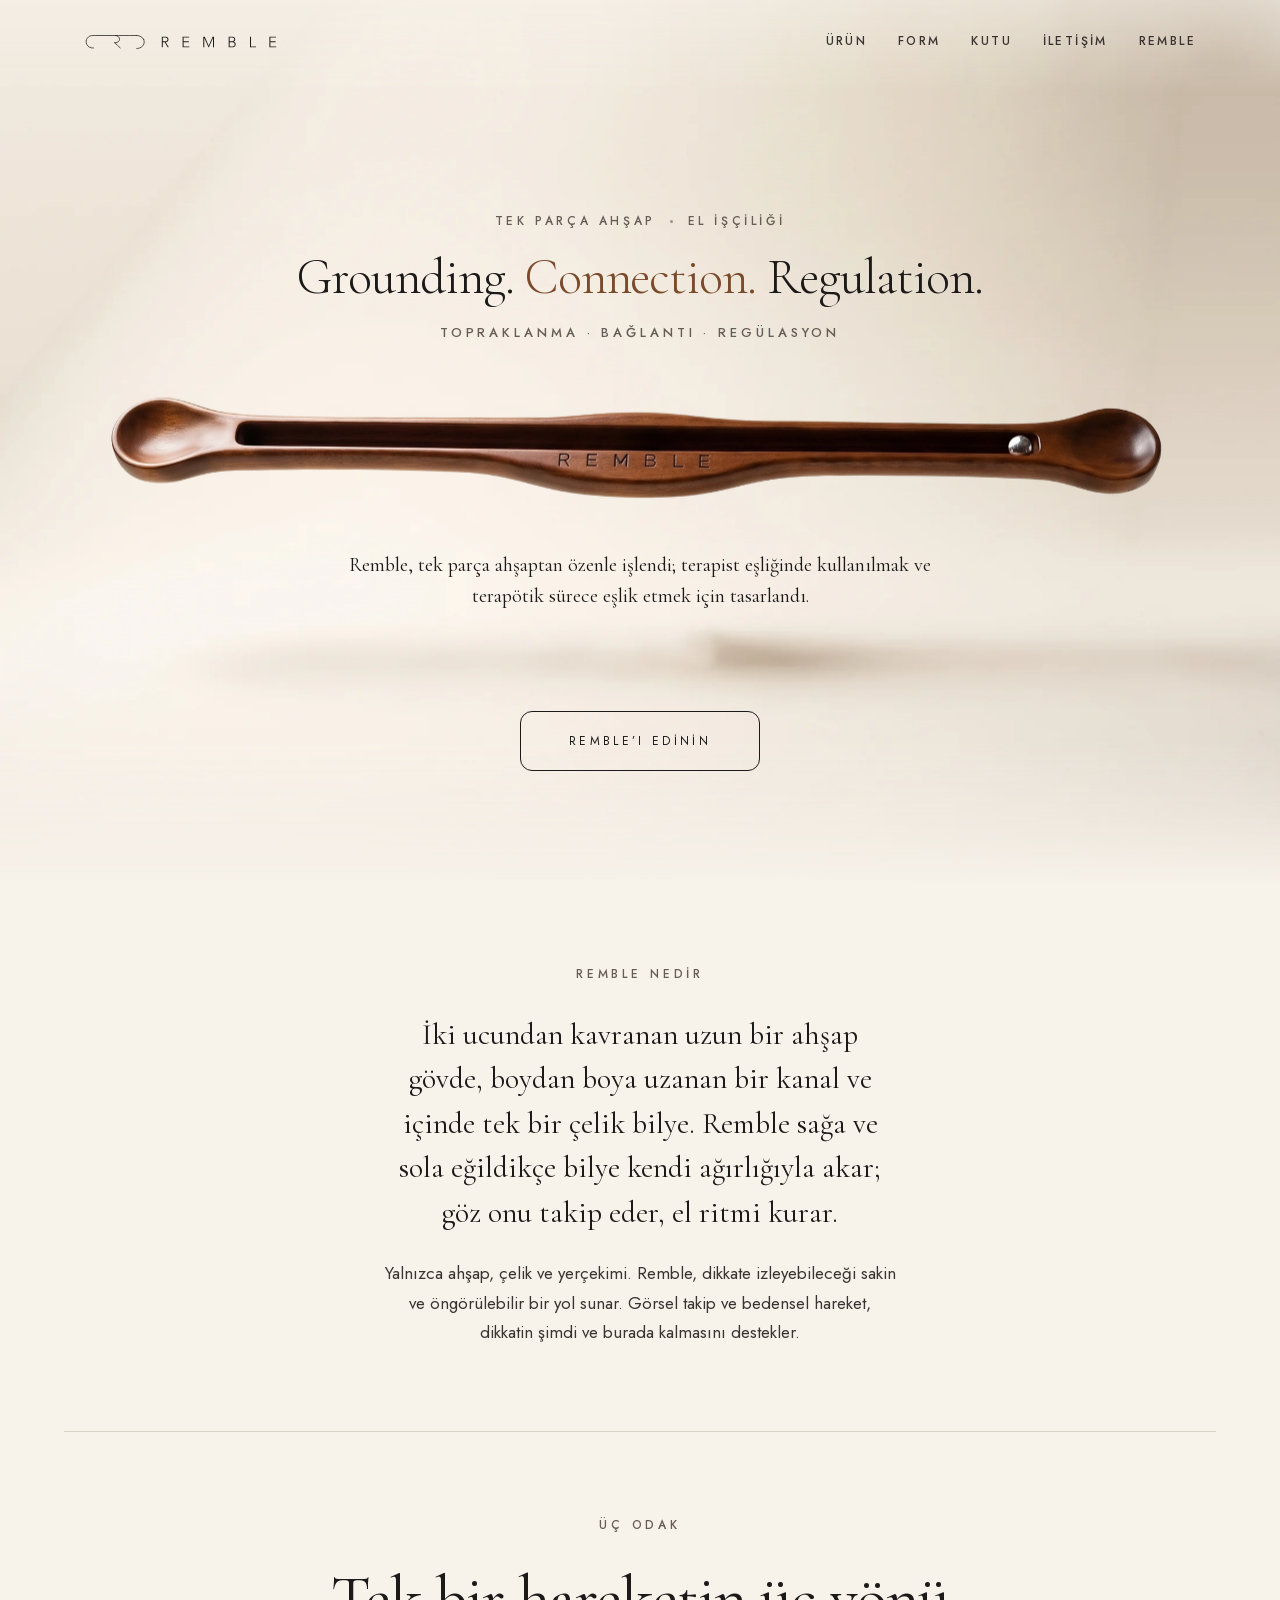
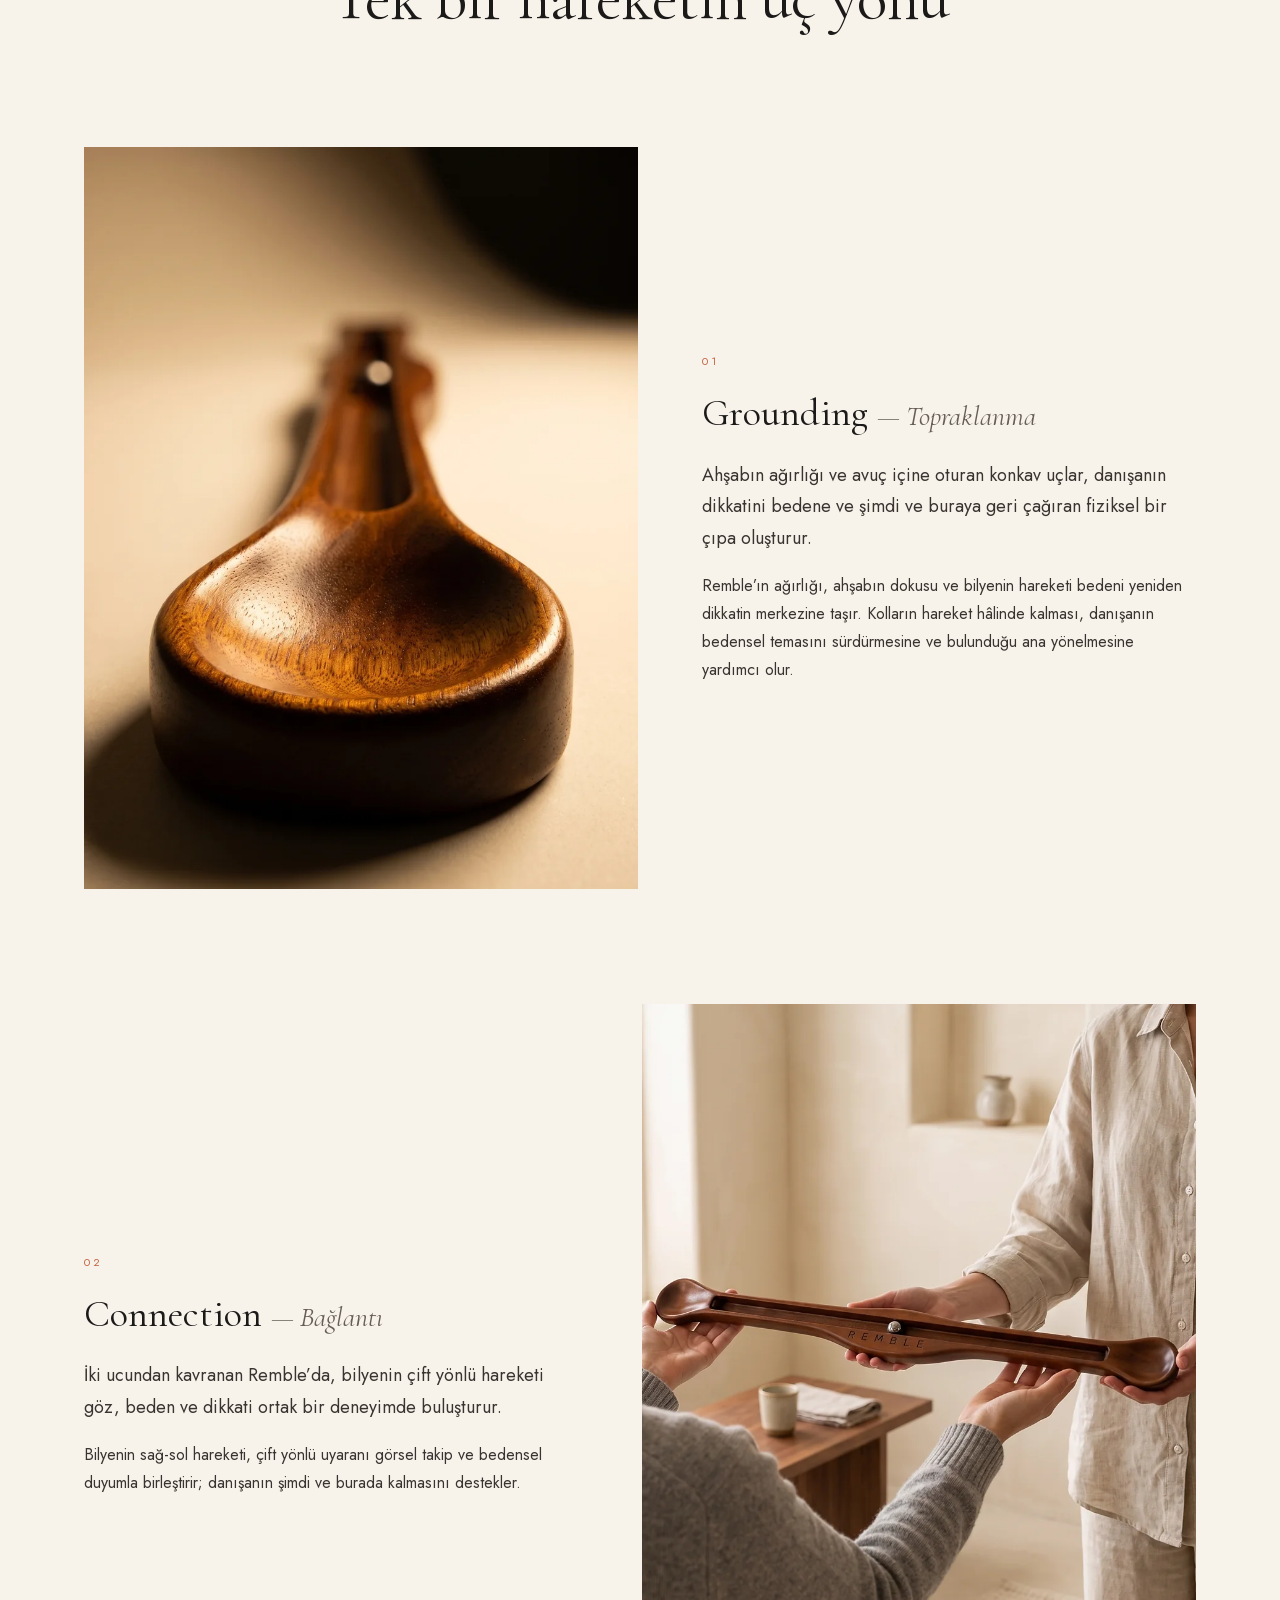
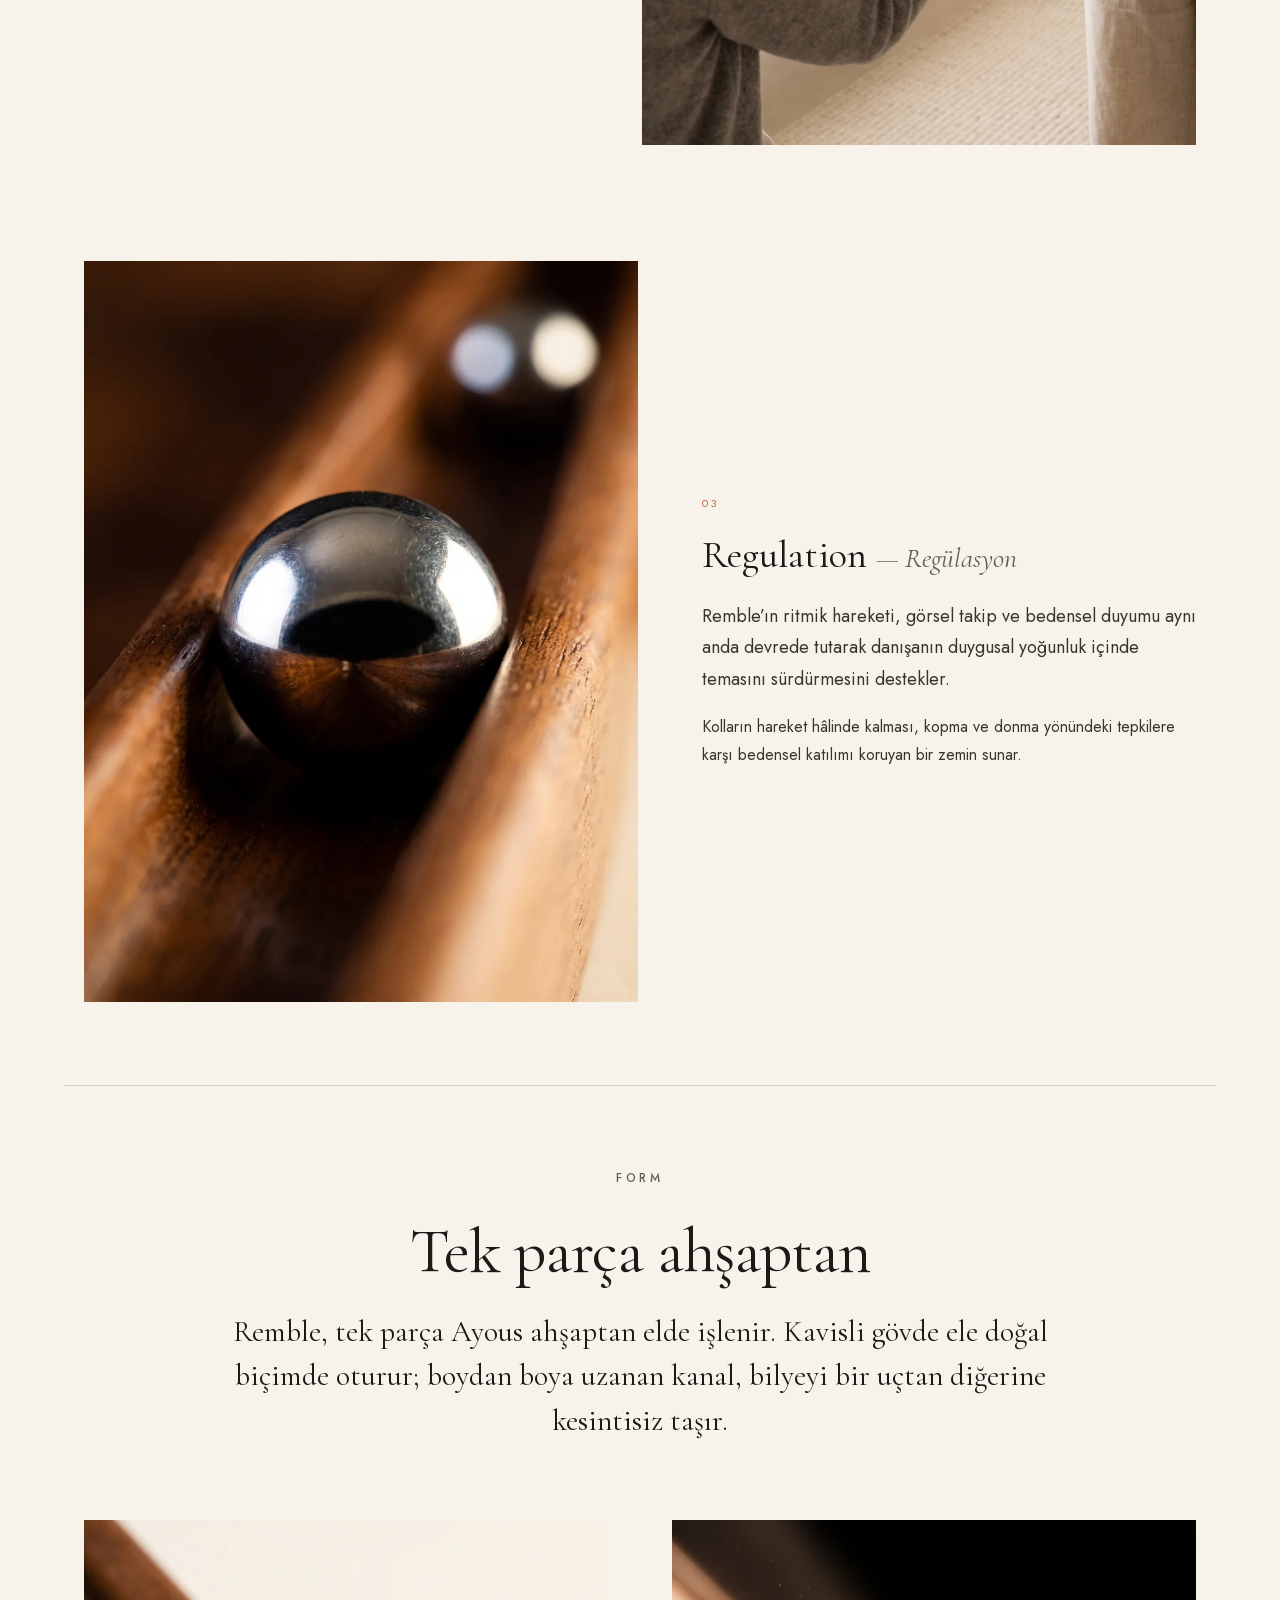
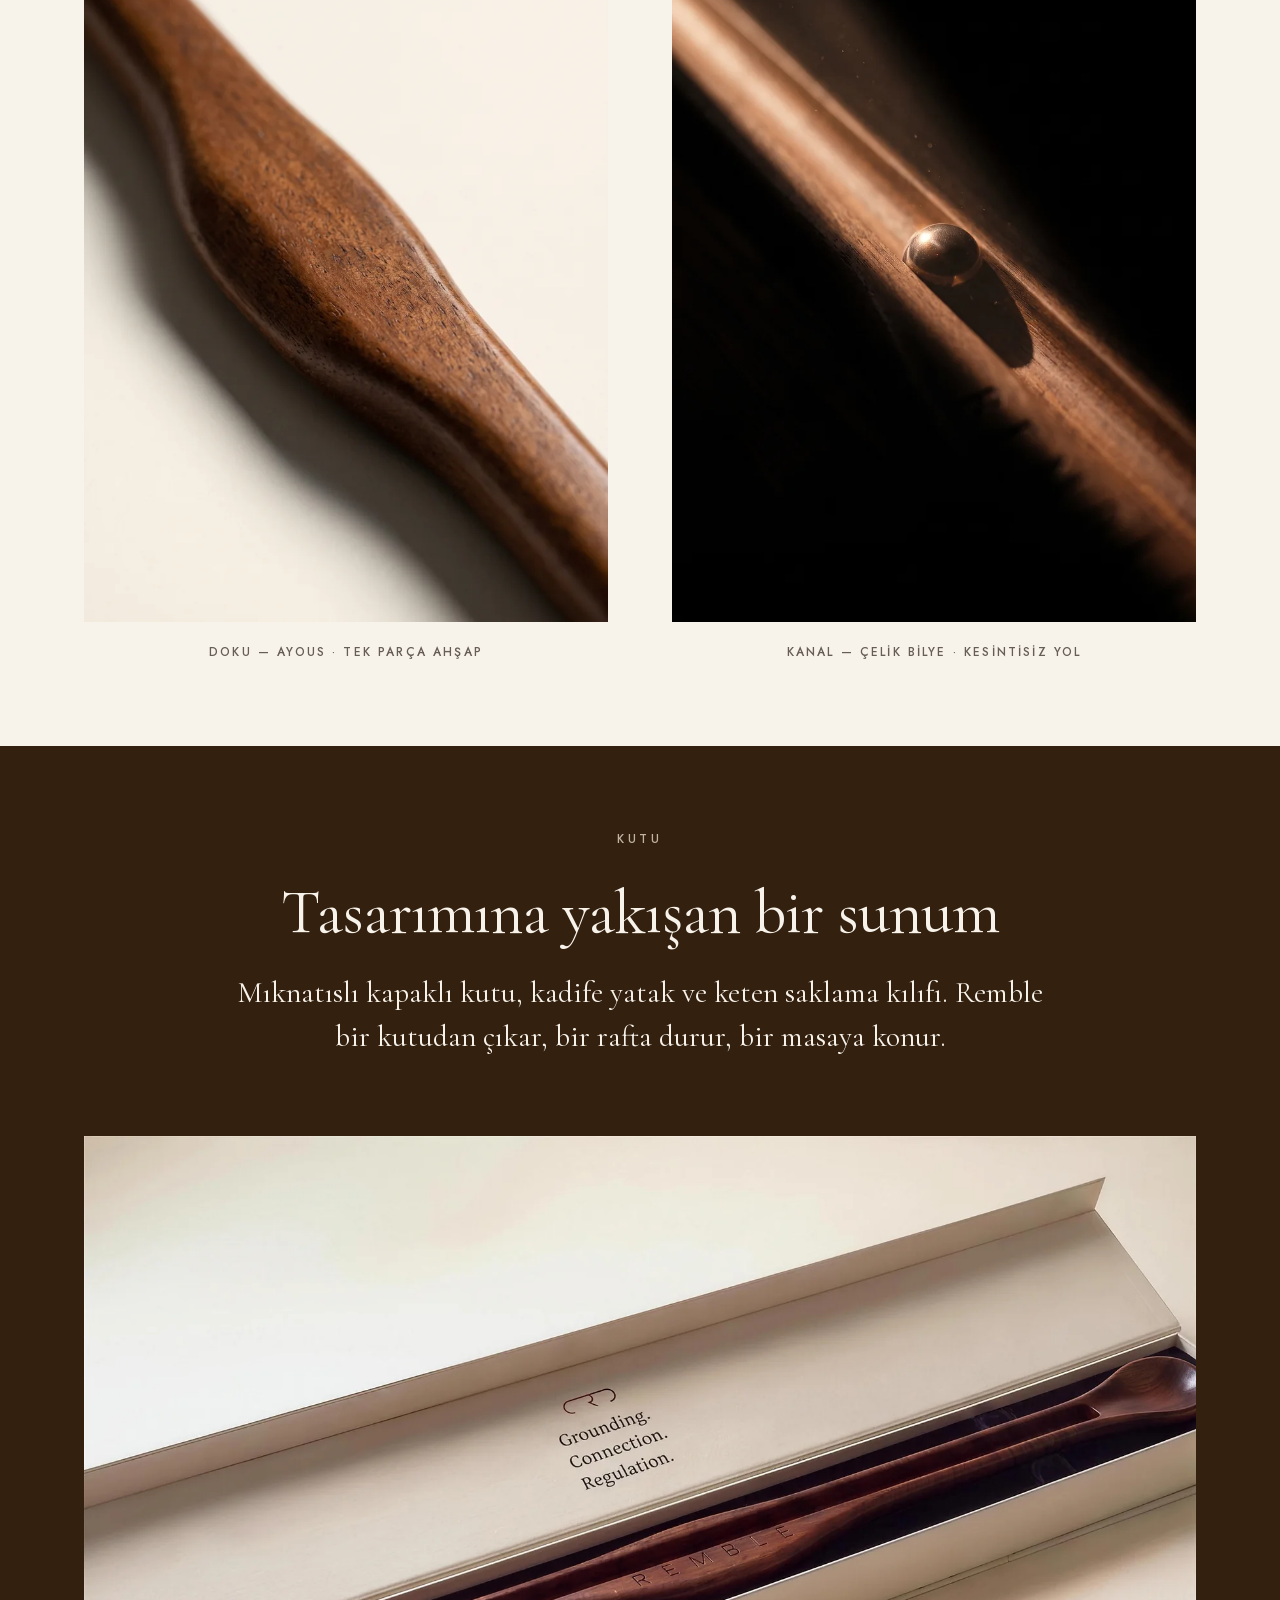
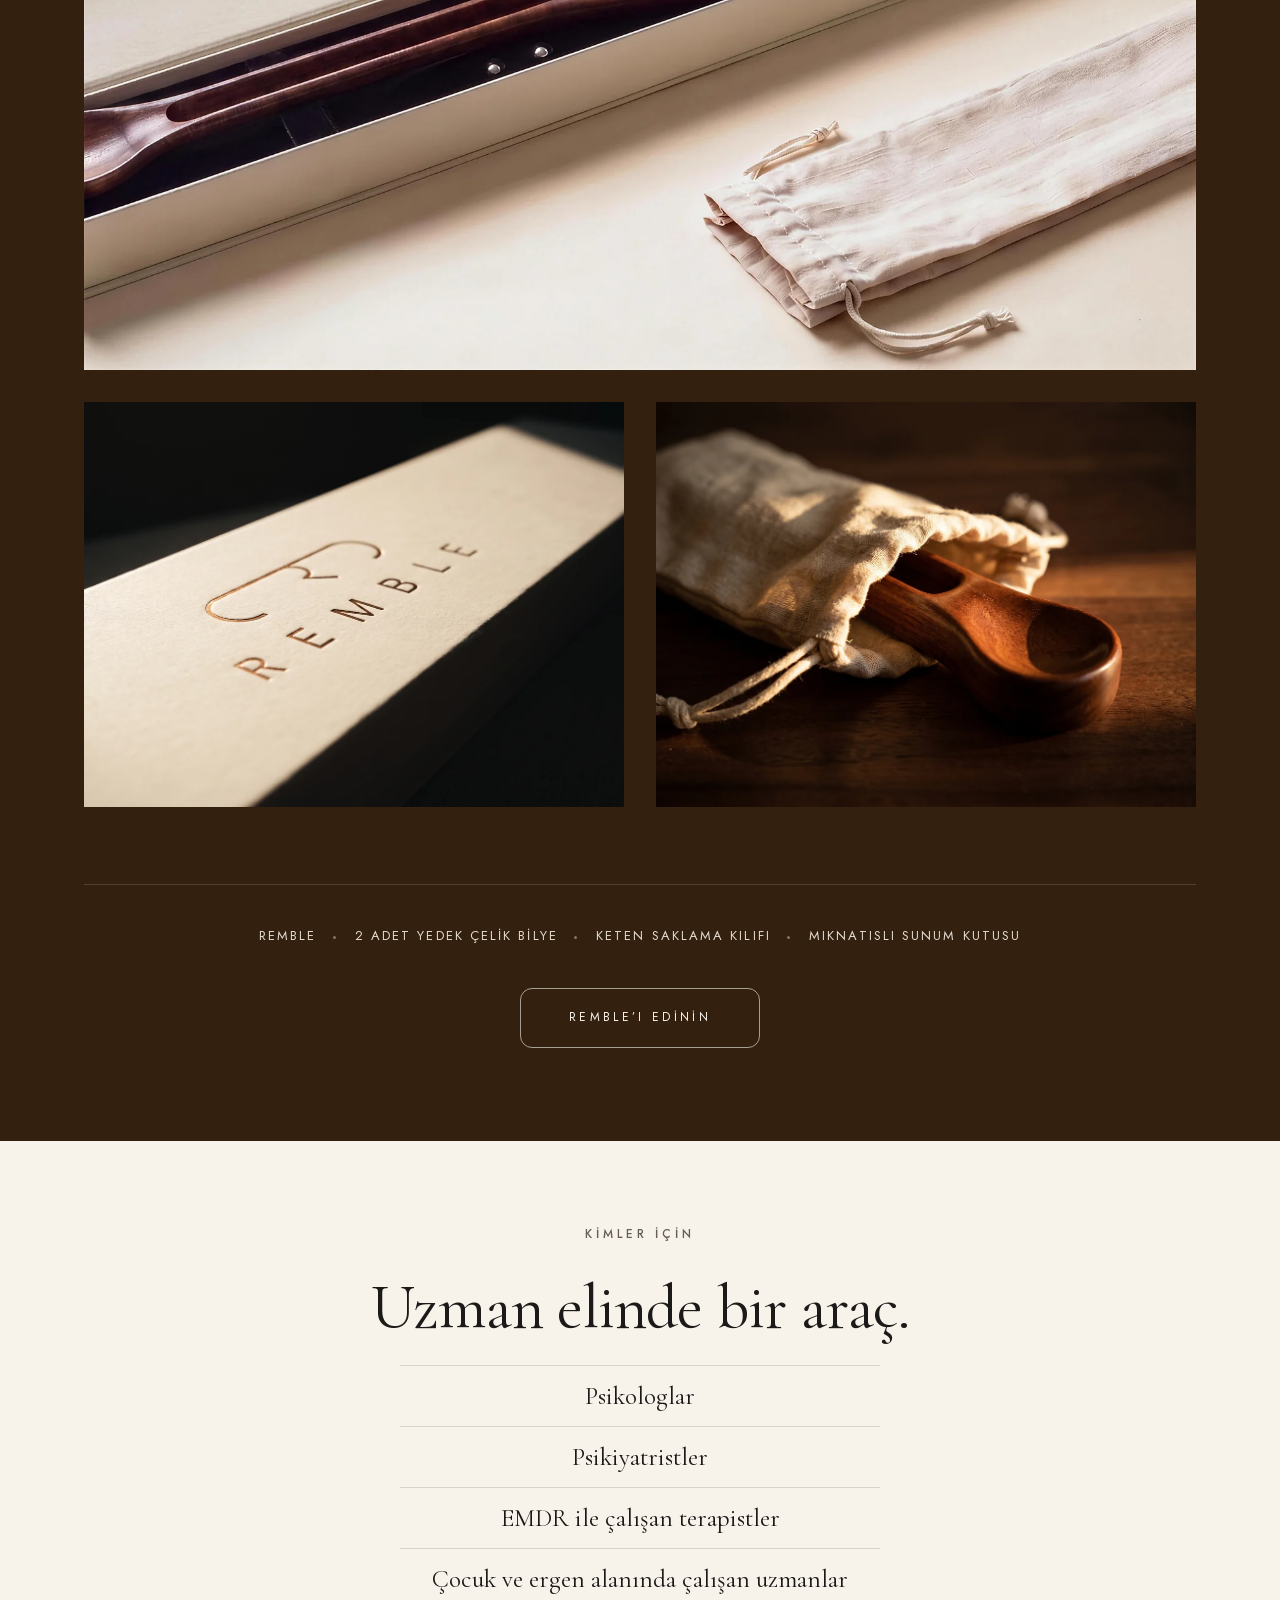
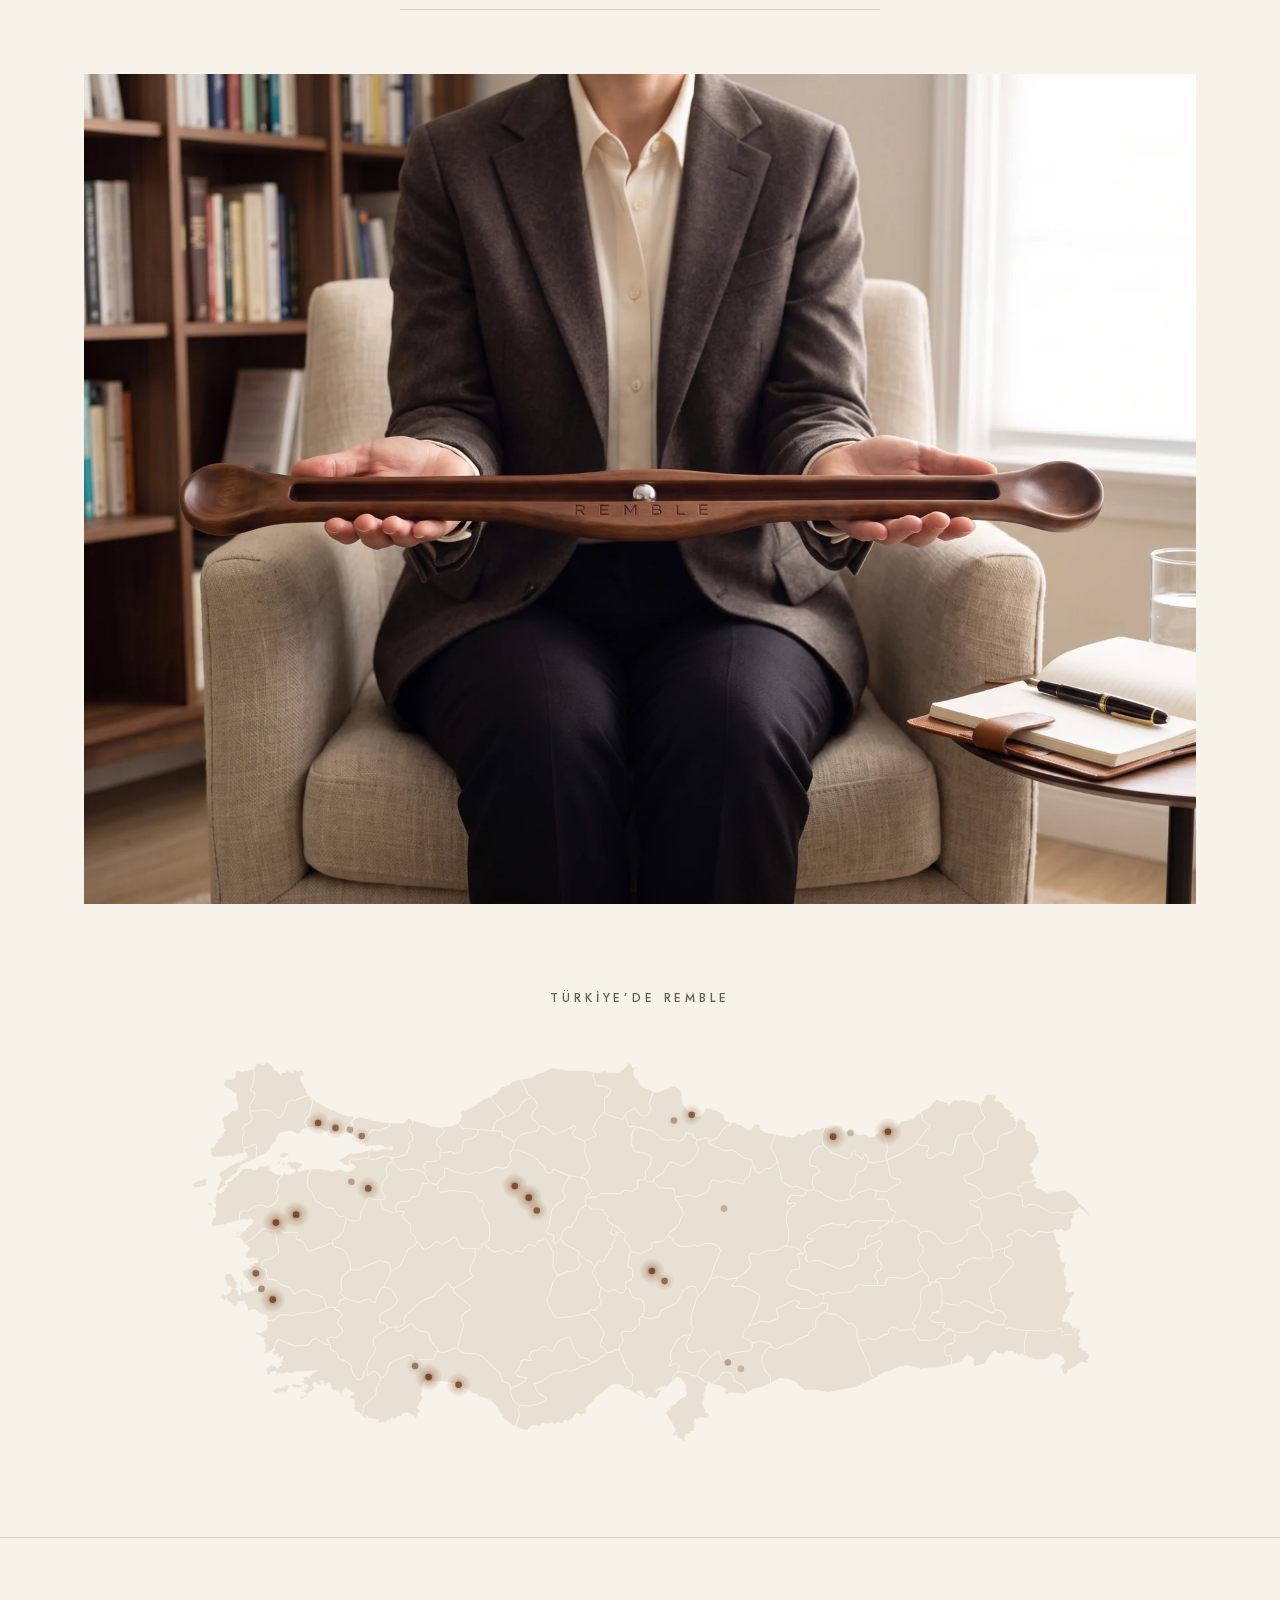
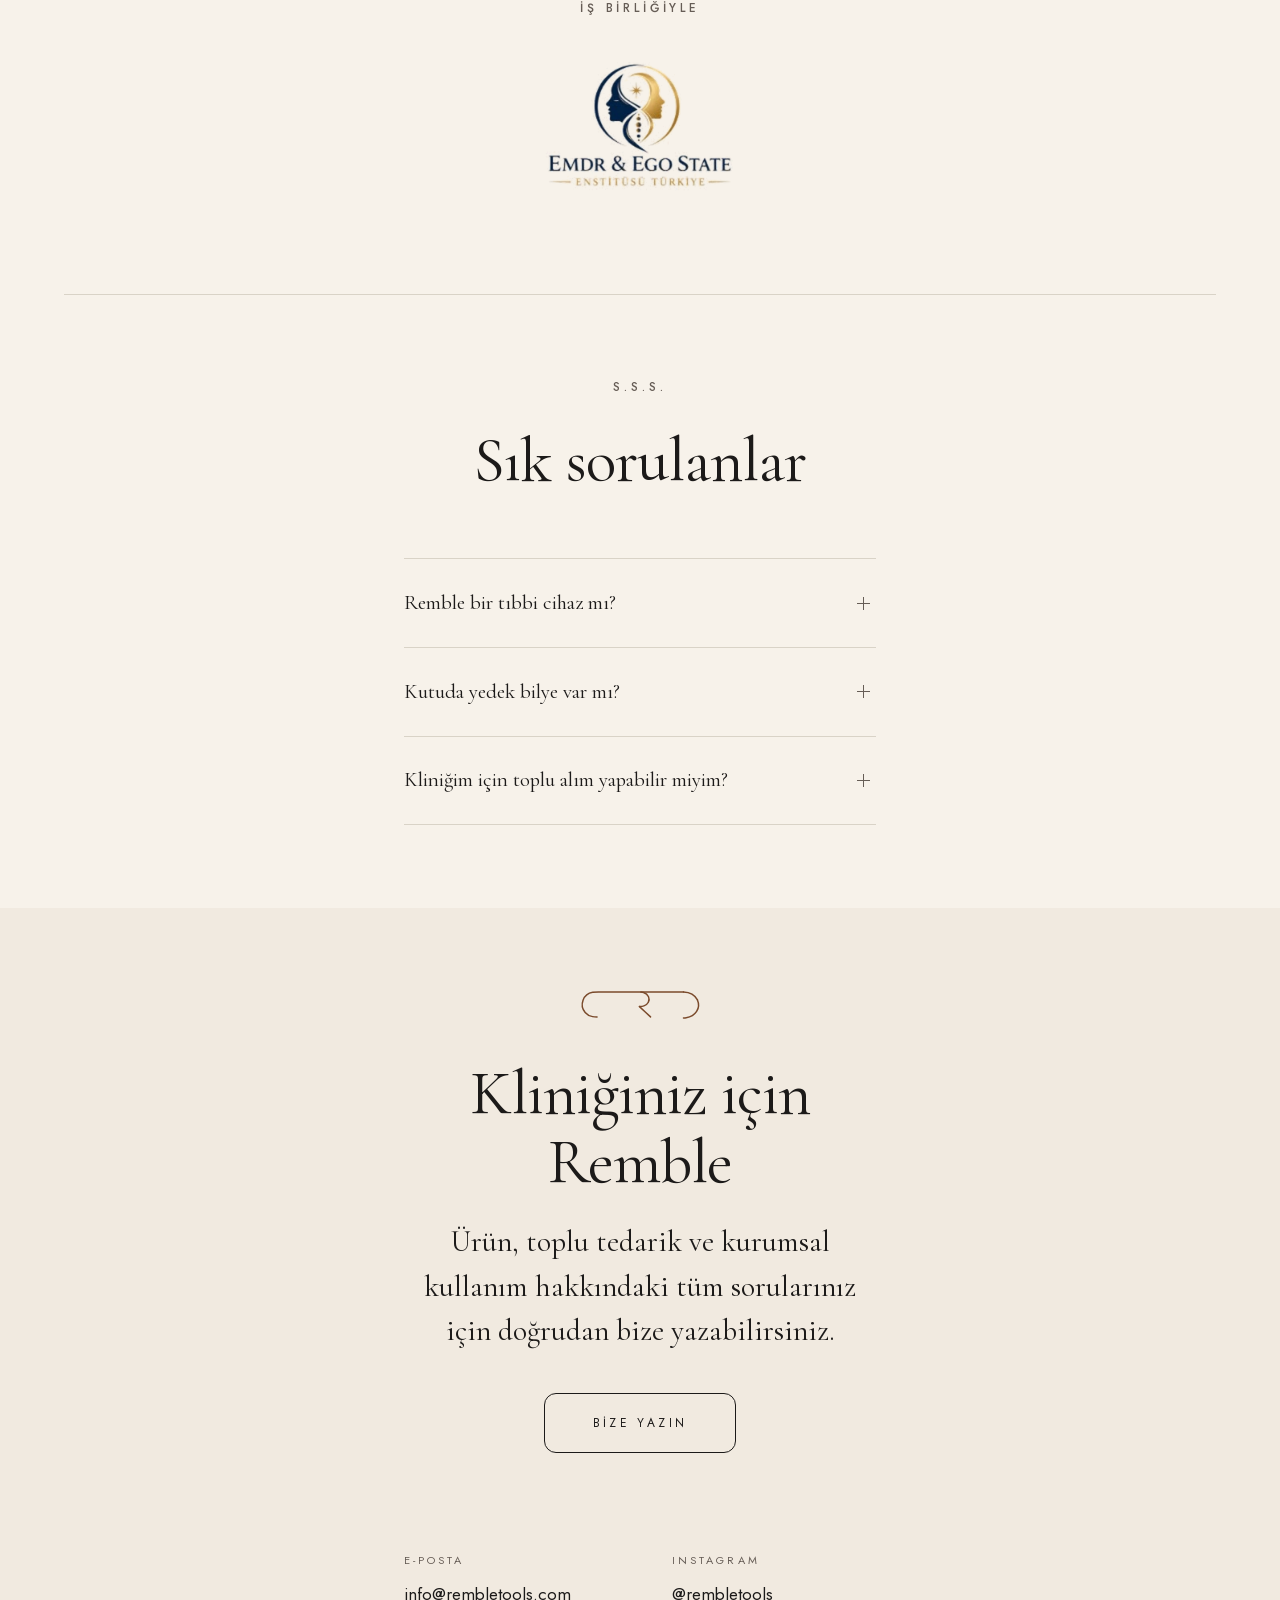
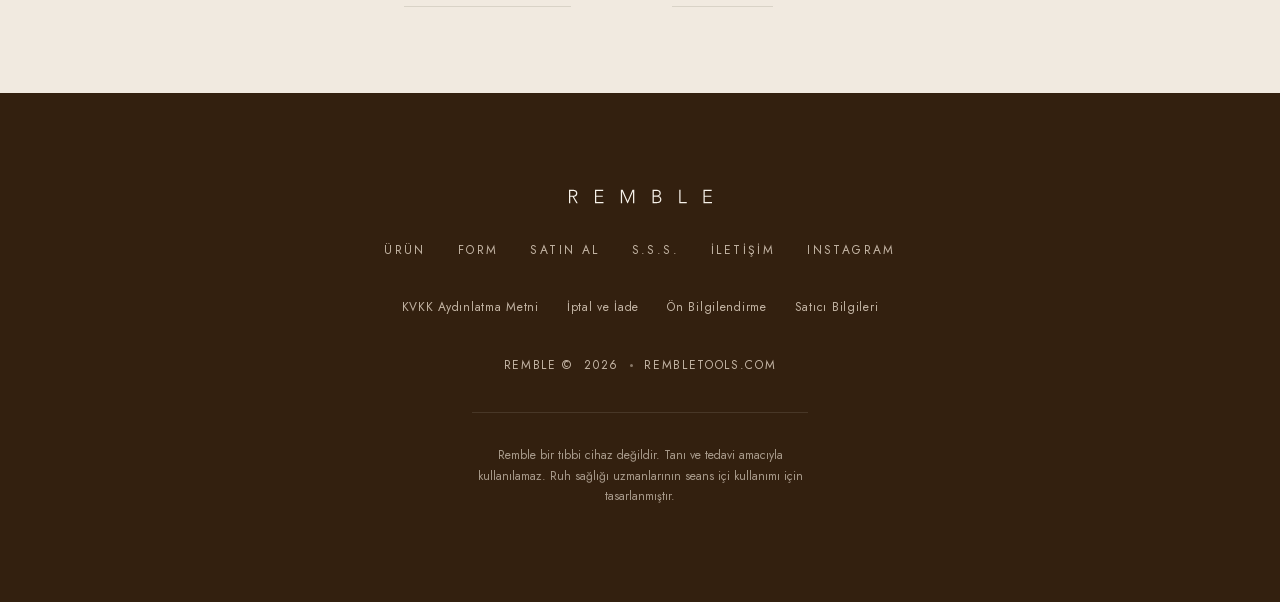
==== commit de57c35c: "Yasal metinler: KVKK sadeleştirildi, iade uyuşmazlık maddesi, yeni ön bilgilendirme formu Co-Authore" ====
--- a/index.html
+++ b/index.html
@@ -349,6 +349,7 @@
     <nav class="footer-legal-links" aria-label="Yasal metinler">
       <a href="kvkk-aydinlatma-metni.html">KVKK Aydınlatma Metni</a>
       <a href="iptal-iade-kosullari.html">İptal ve İade</a>
+      <a href="on-bilgilendirme-formu.html">Ön Bilgilendirme</a>
       <a href="satici-bilgileri.html">Satıcı Bilgileri</a>
     </nav>
 
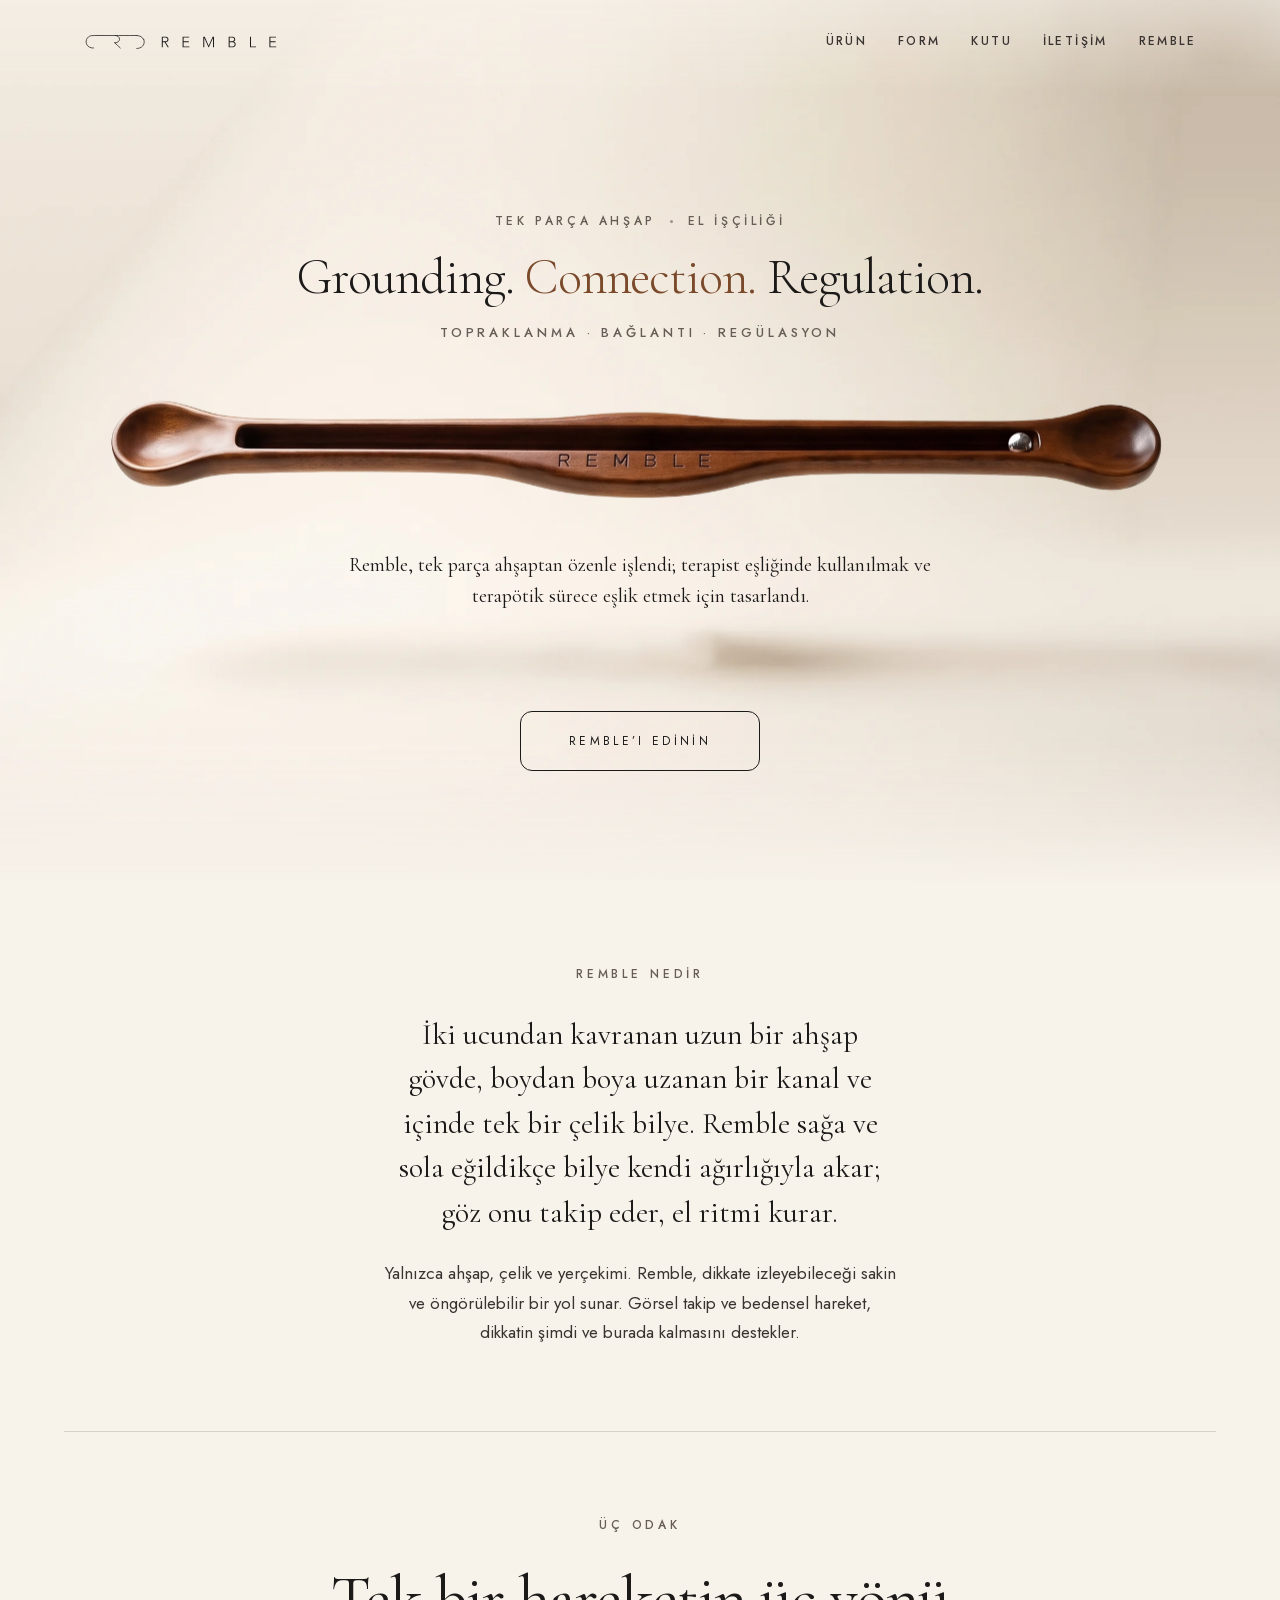
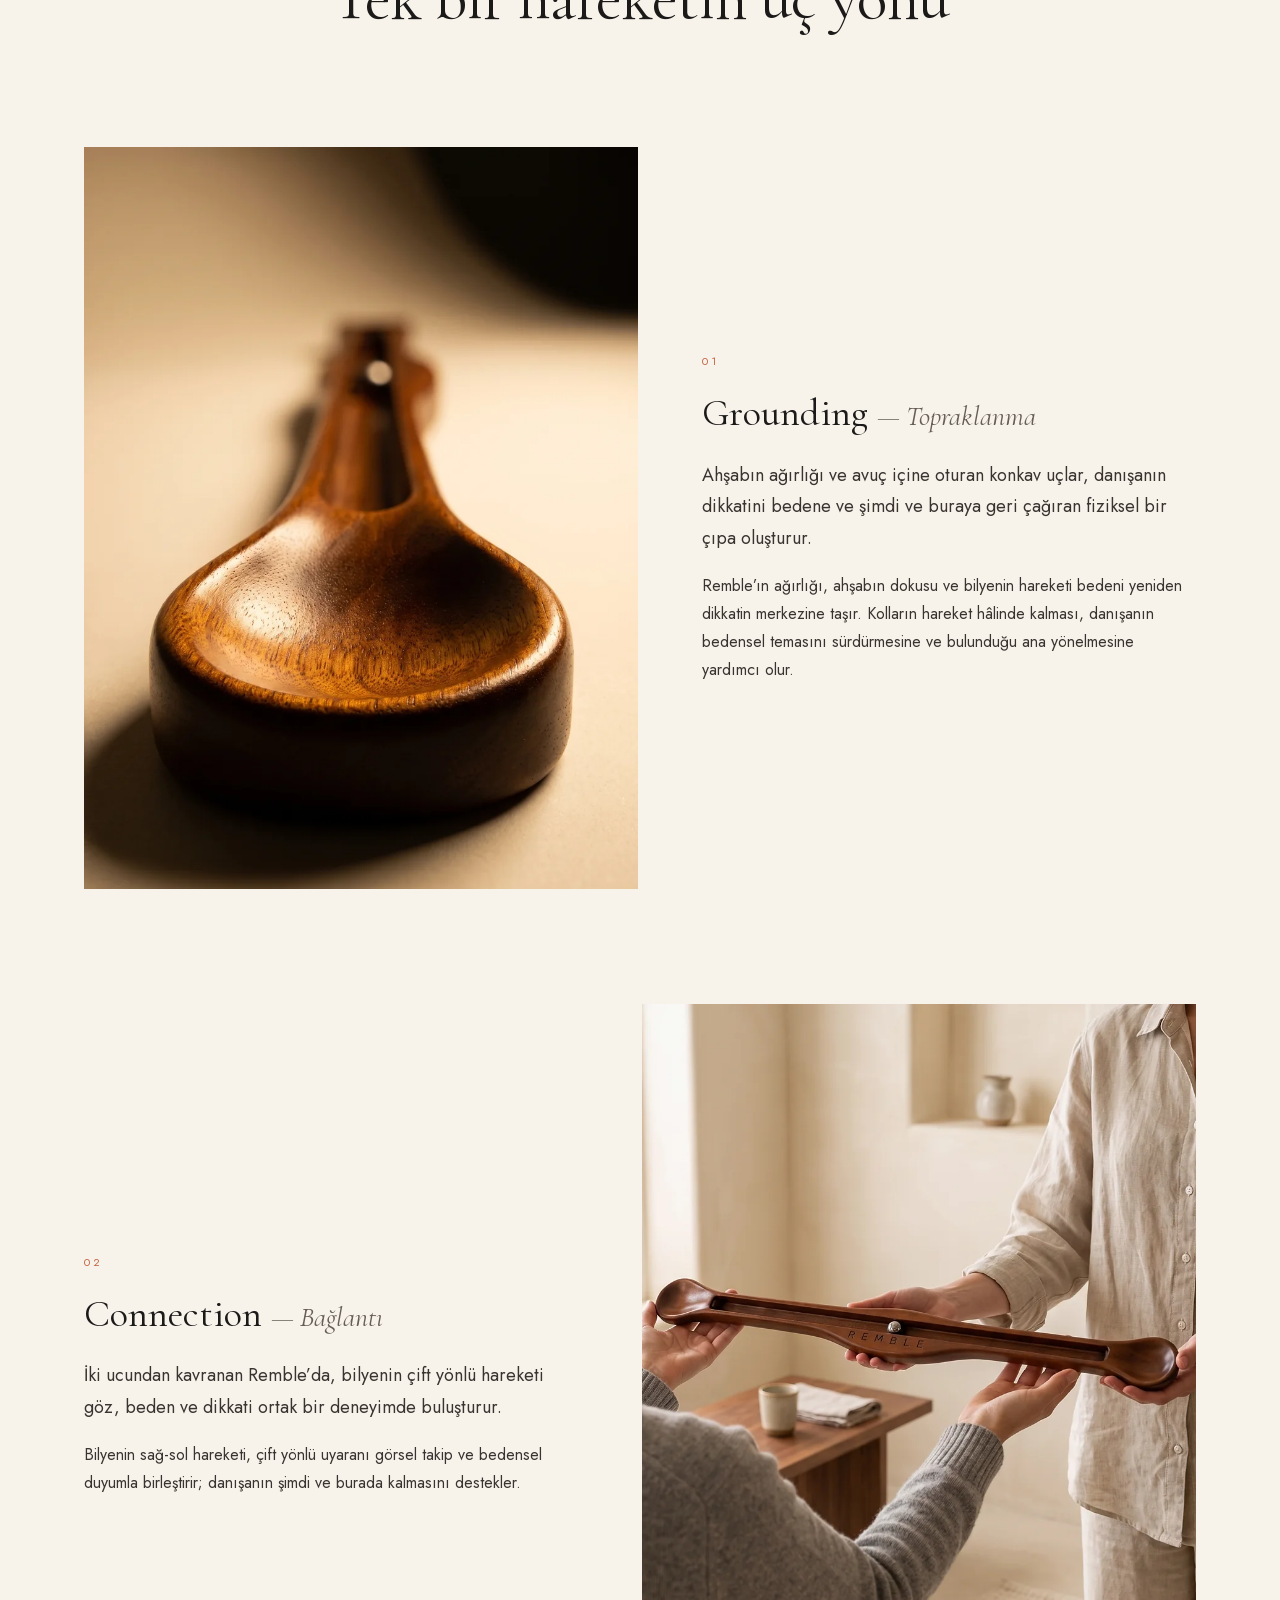
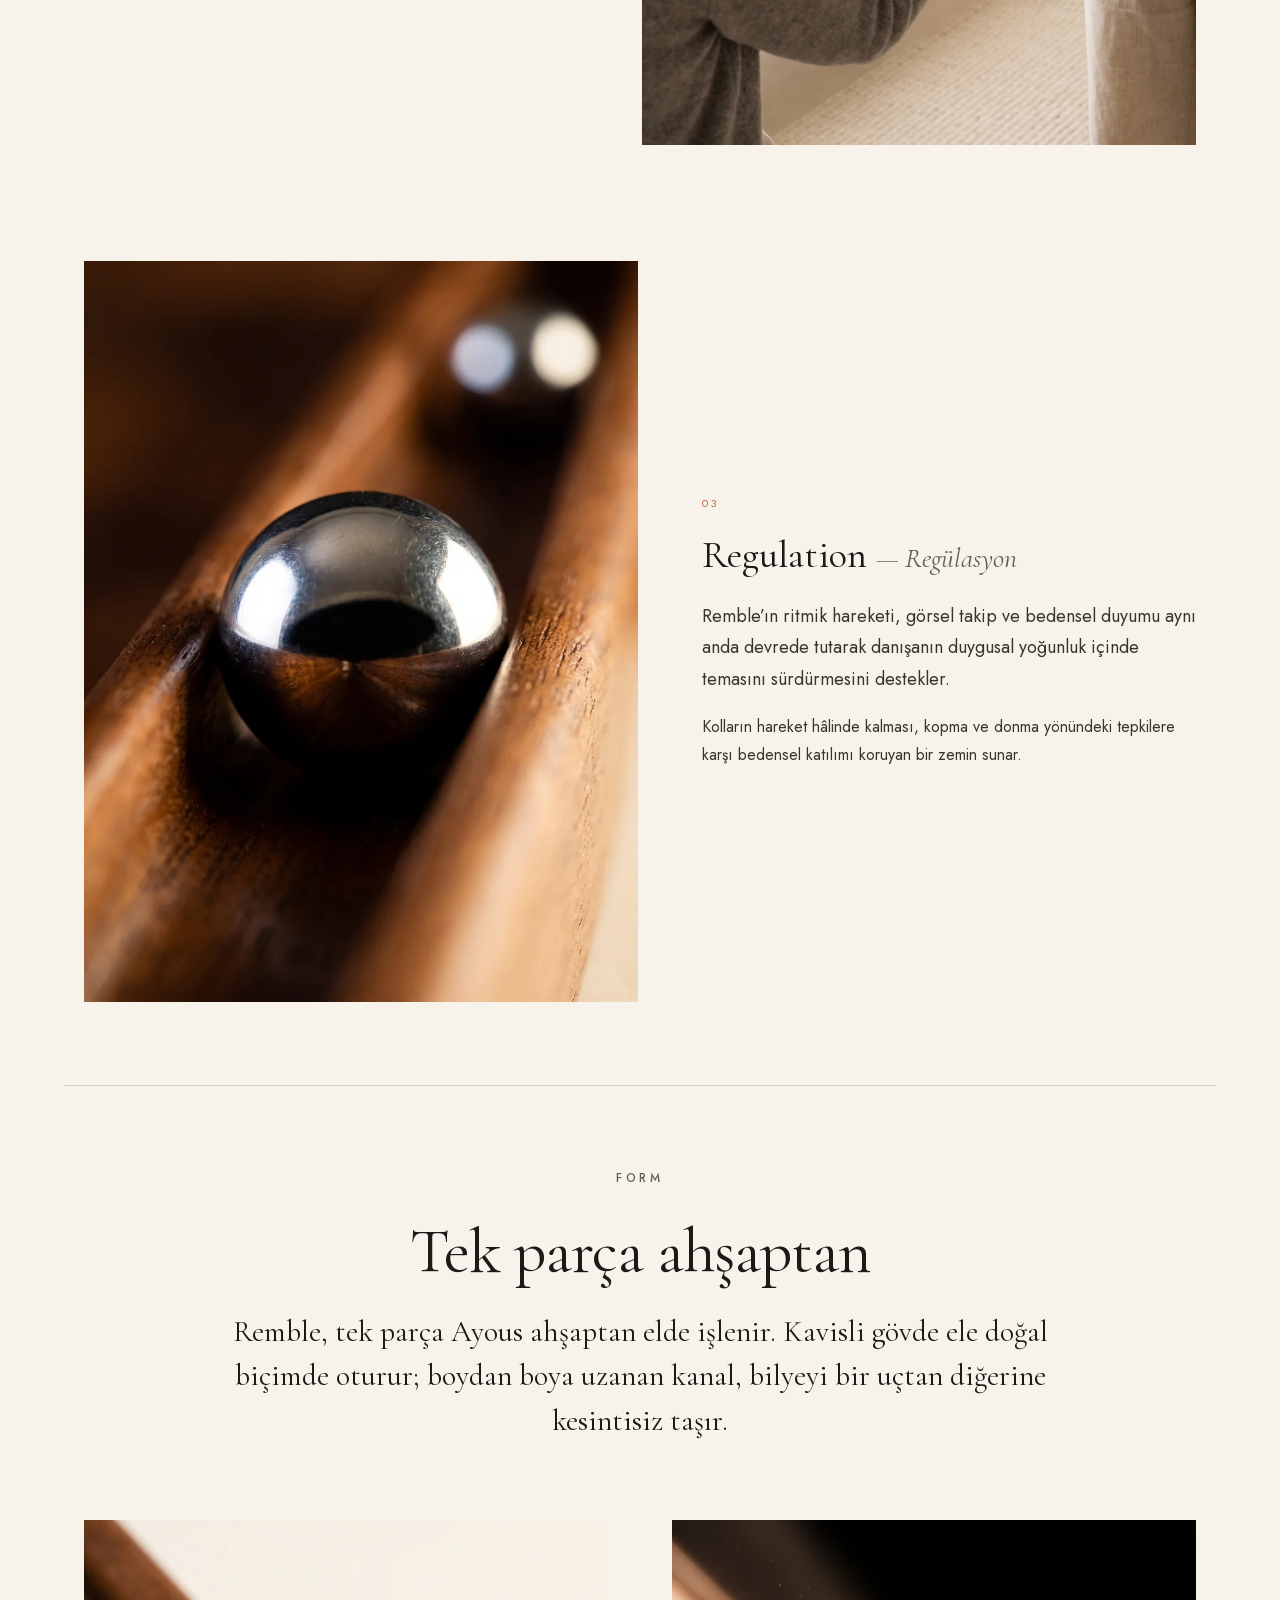
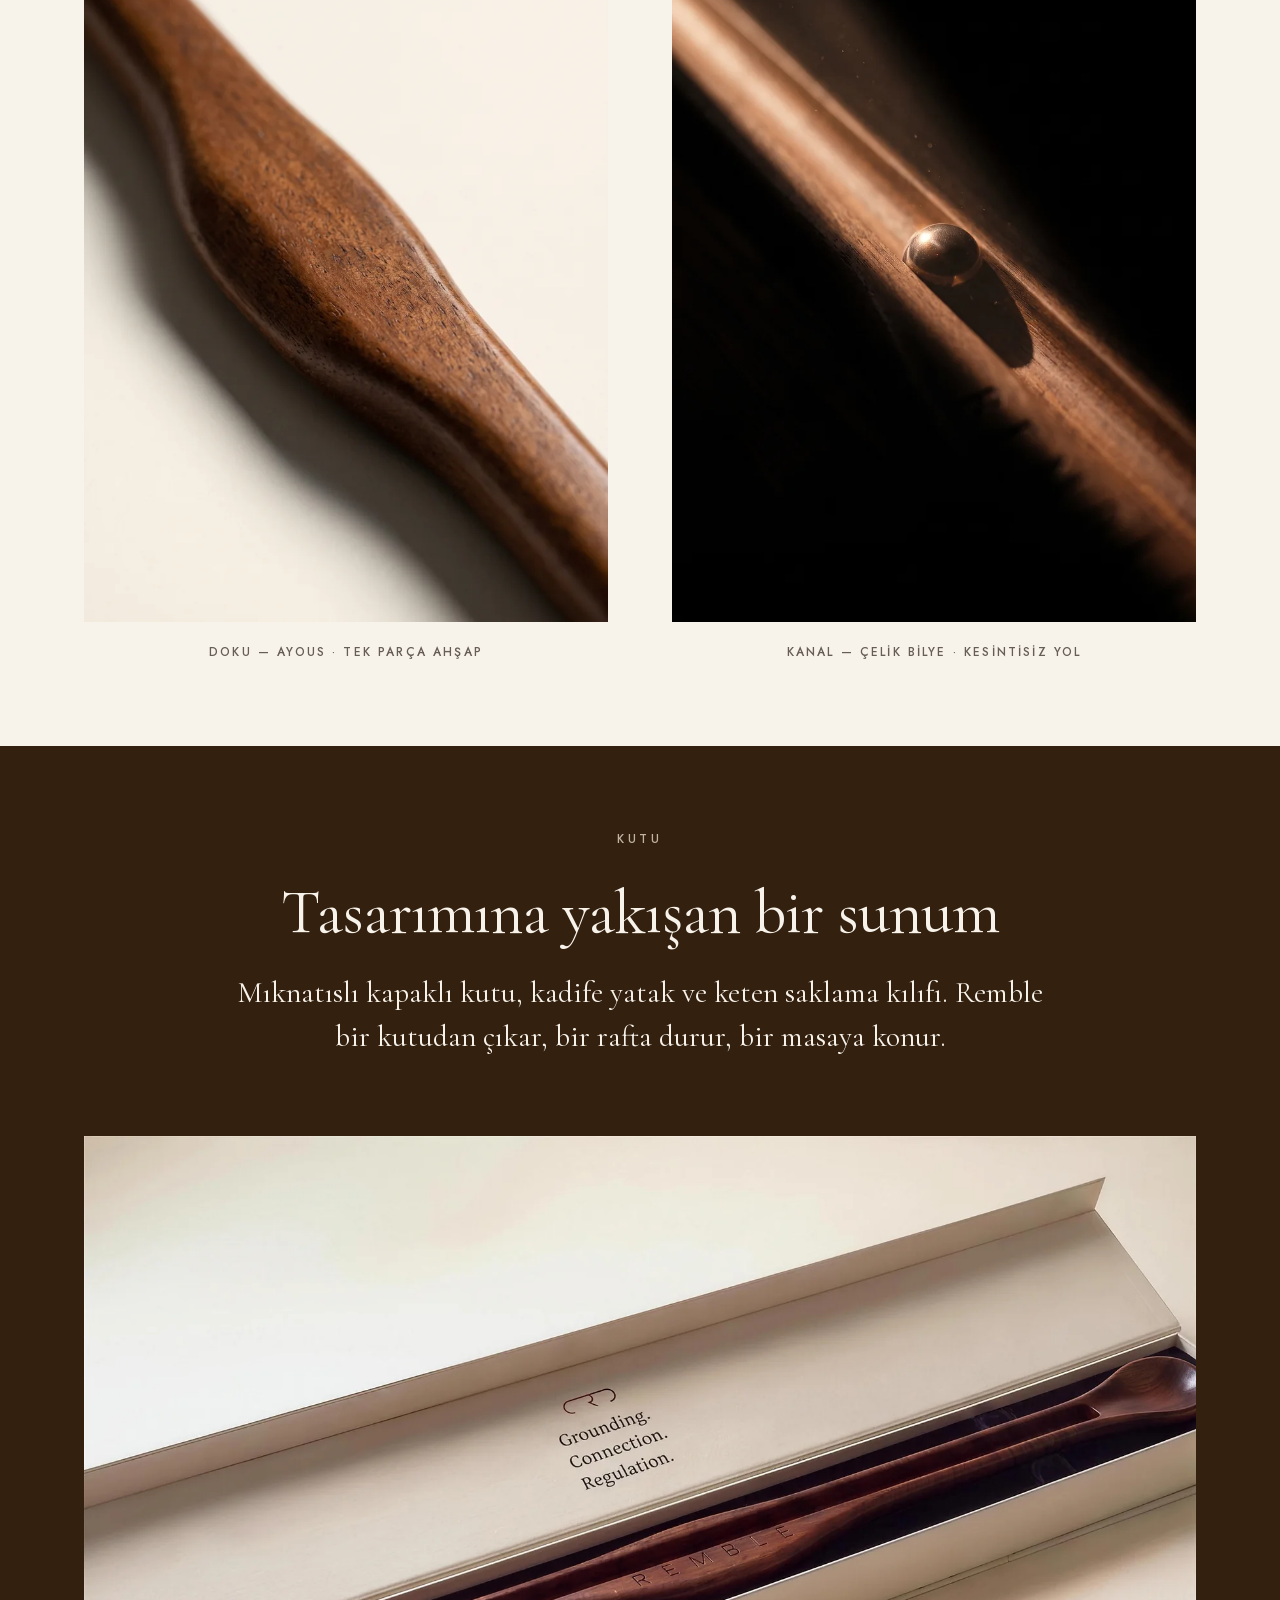
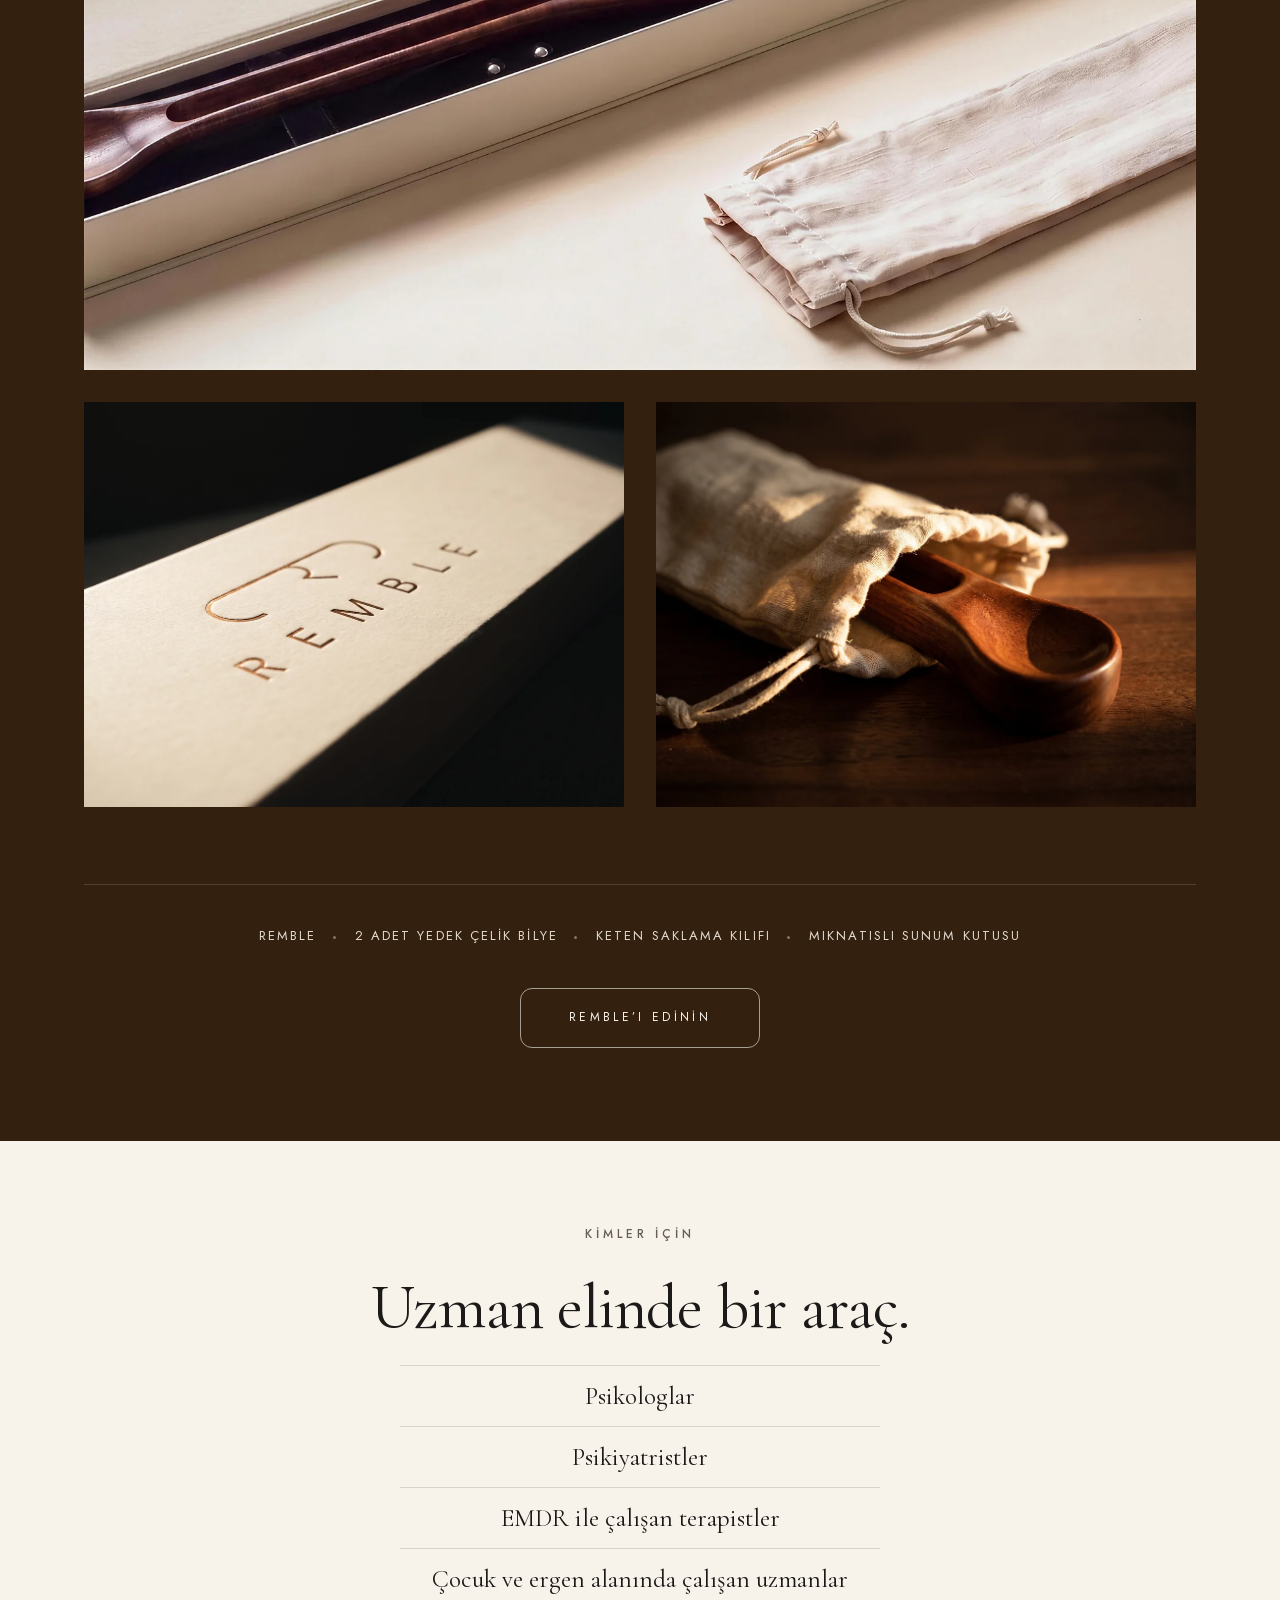
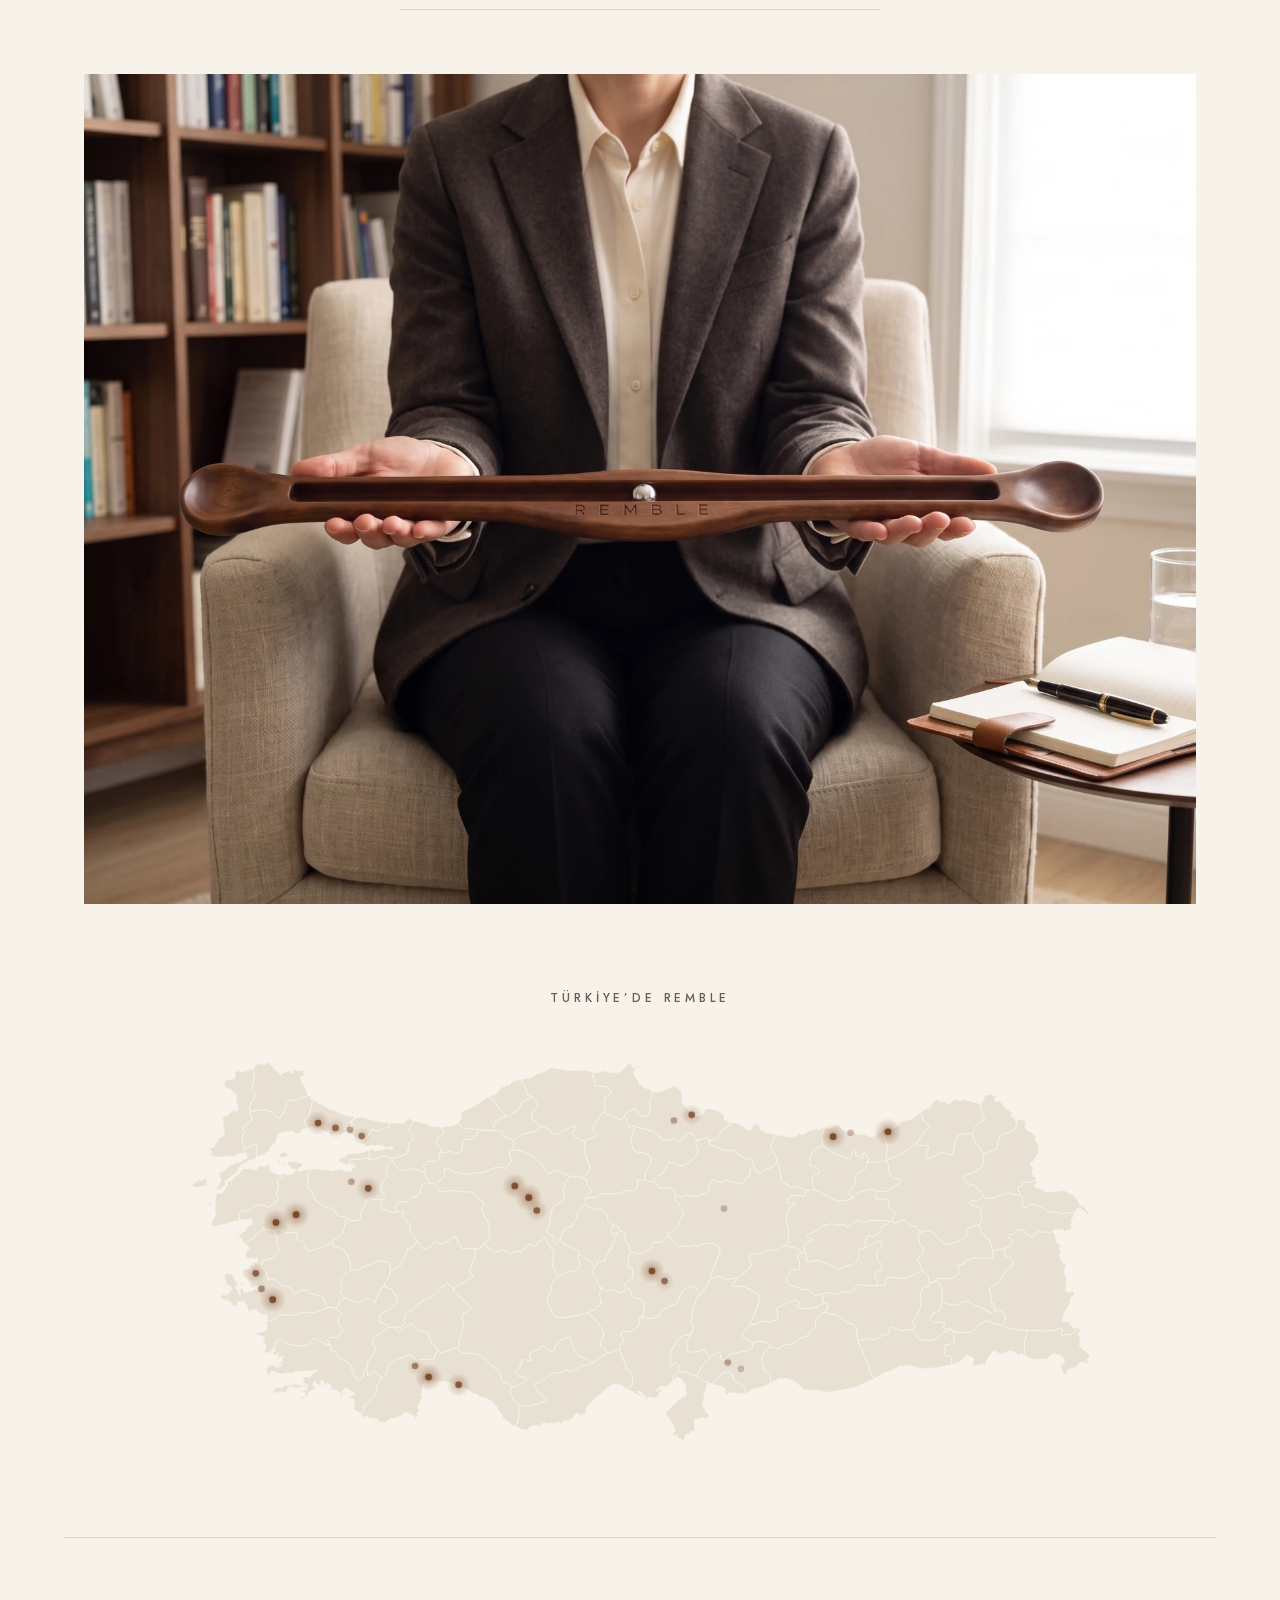
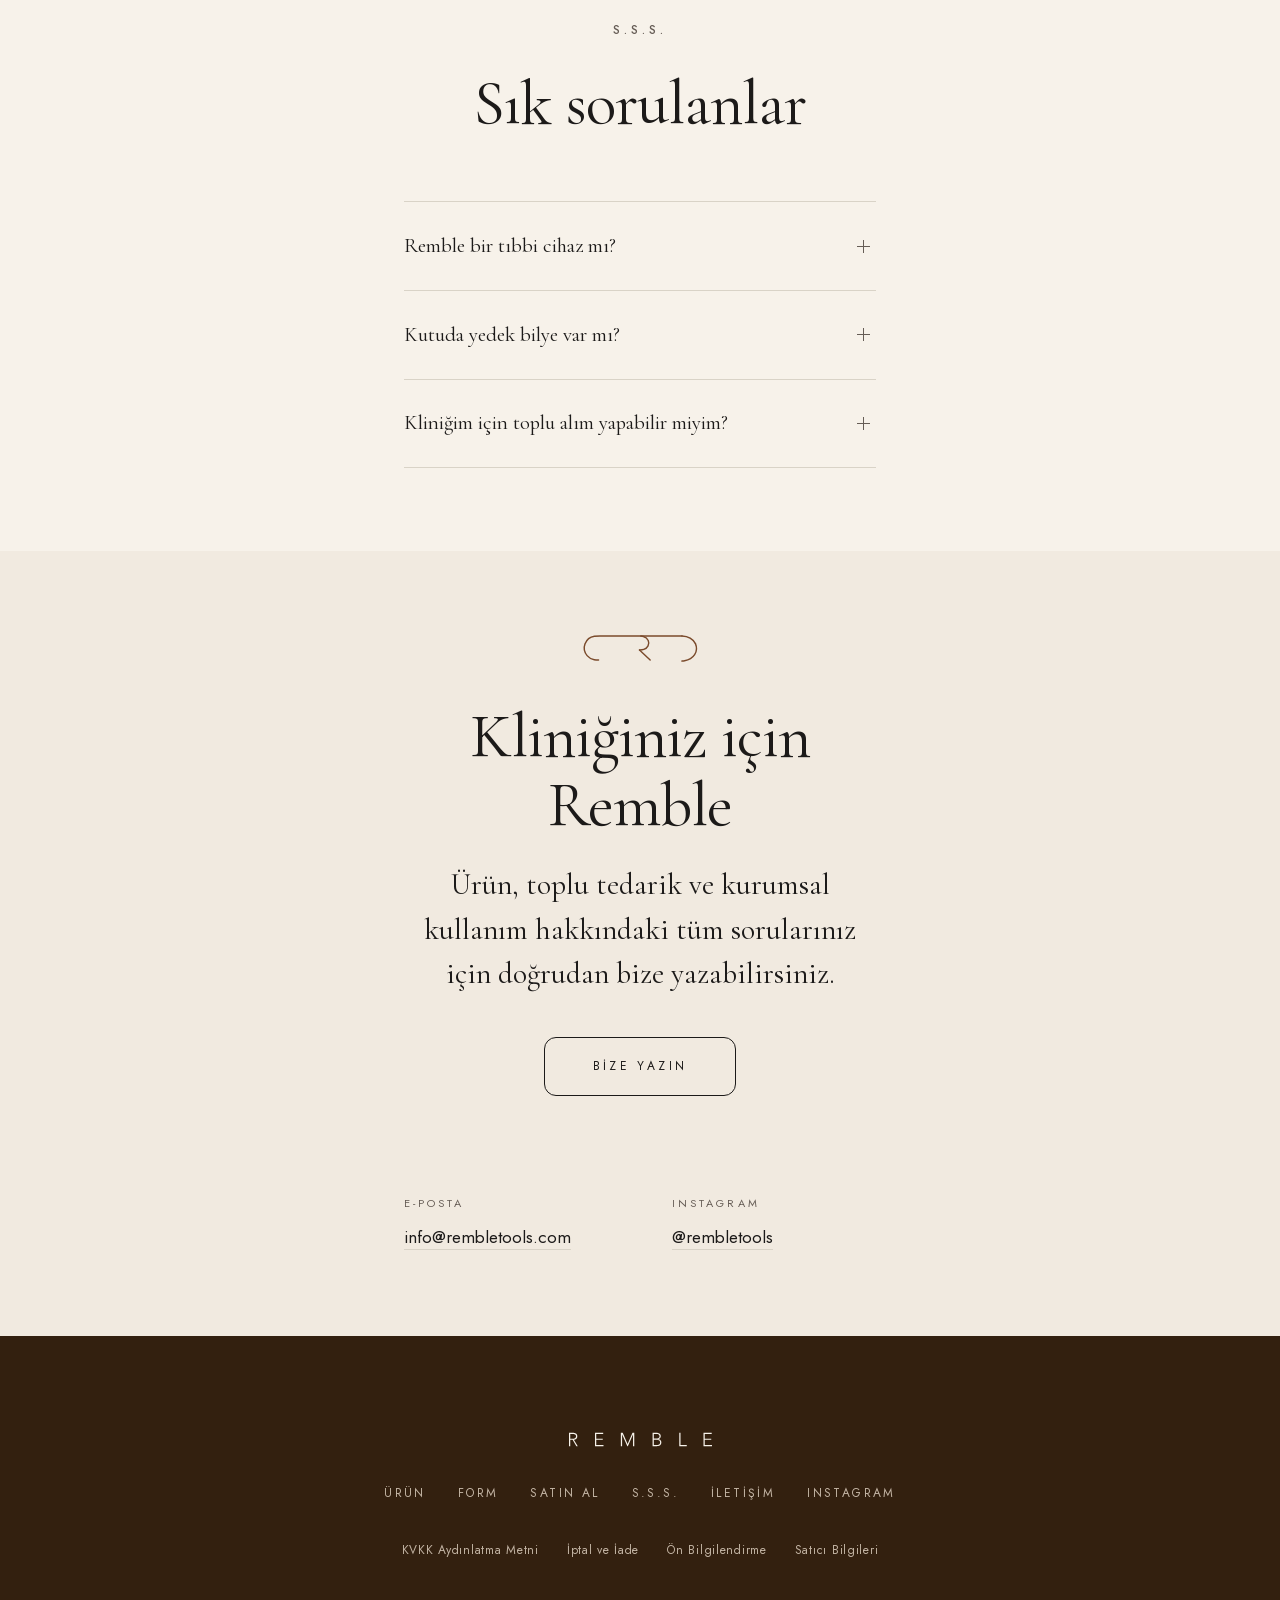
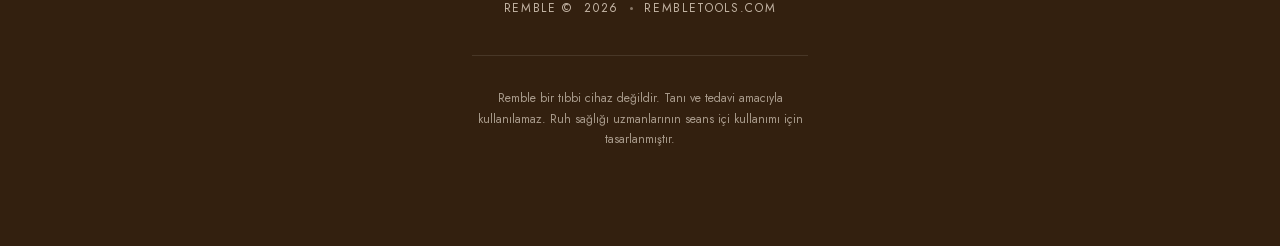
==== commit e8ec7020: "İş birliği (EMDR & Ego State Enstitüsü) bölümü kaldırıldı Co-Authored-By: Claude Fable 5.1 <noreply@" ====
--- a/index.html
+++ b/index.html
@@ -253,21 +253,6 @@
     <figure class="tr-map reveal">
       <img src="assets/img/turkiye-harita.svg?v=2" alt="Türkiye haritası; Remble’ın ulaştığı iller yanıp sönen ışıklarla işaretli" width="1000" height="442" loading="lazy">
     </figure>
-  </div>
-</section>
-
-<!-- ─────────────────────────── İŞ BİRLİĞİ ─────────────────────────── -->
-<section class="section section--endorse" id="isbirligi">
-  <div class="shell center">
-    <p class="kicker reveal">İş birliğiyle</p>
-    <figure class="endorse reveal">
-      <img src="assets/brand/emdr-ego-state-enstitusu.webp"
-           alt="EMDR &amp; Ego State Enstitüsü Türkiye"
-           width="478" height="388" loading="lazy">
-    </figure>
-    <p class="endorse-note reveal">
-      Remble, <strong>EMDR &amp; Ego State Enstitüsü Türkiye</strong> iş birliğiyle sunulmaktadır.
-    </p>
   </div>
 </section>
 
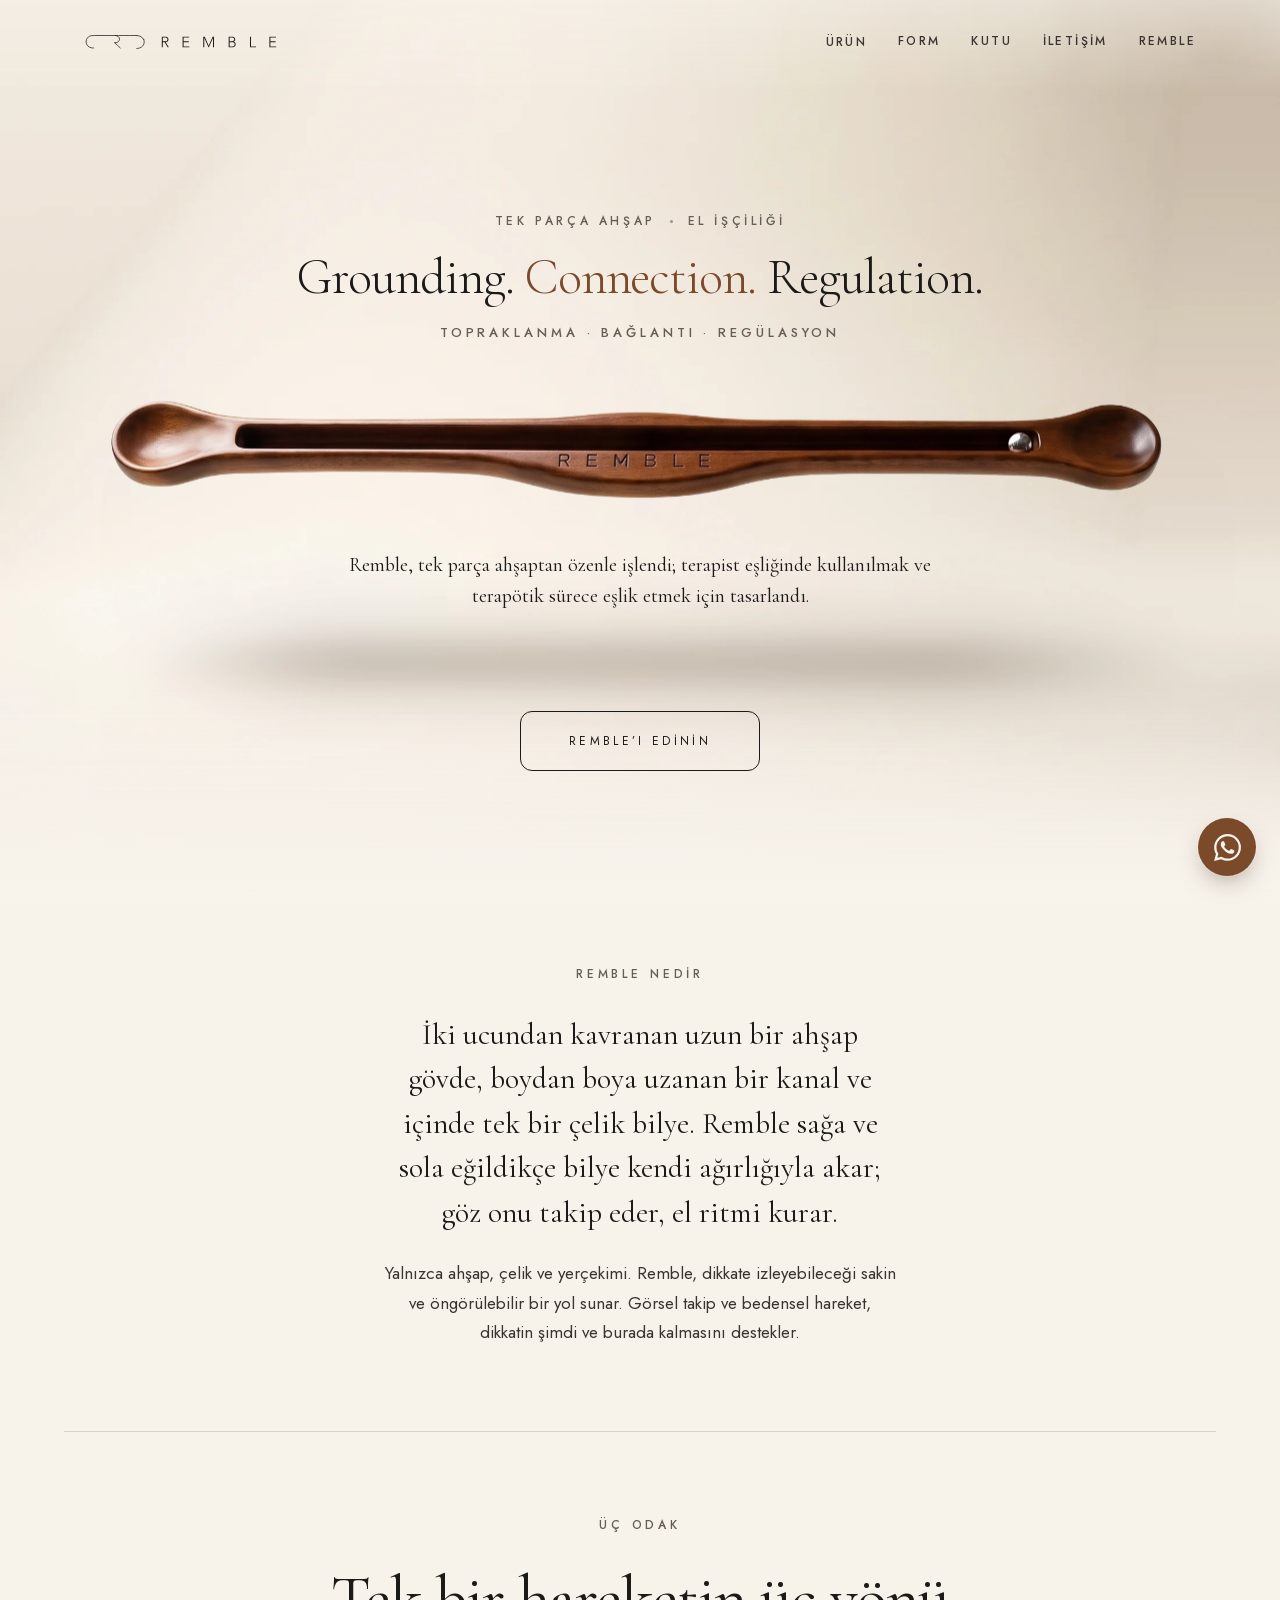
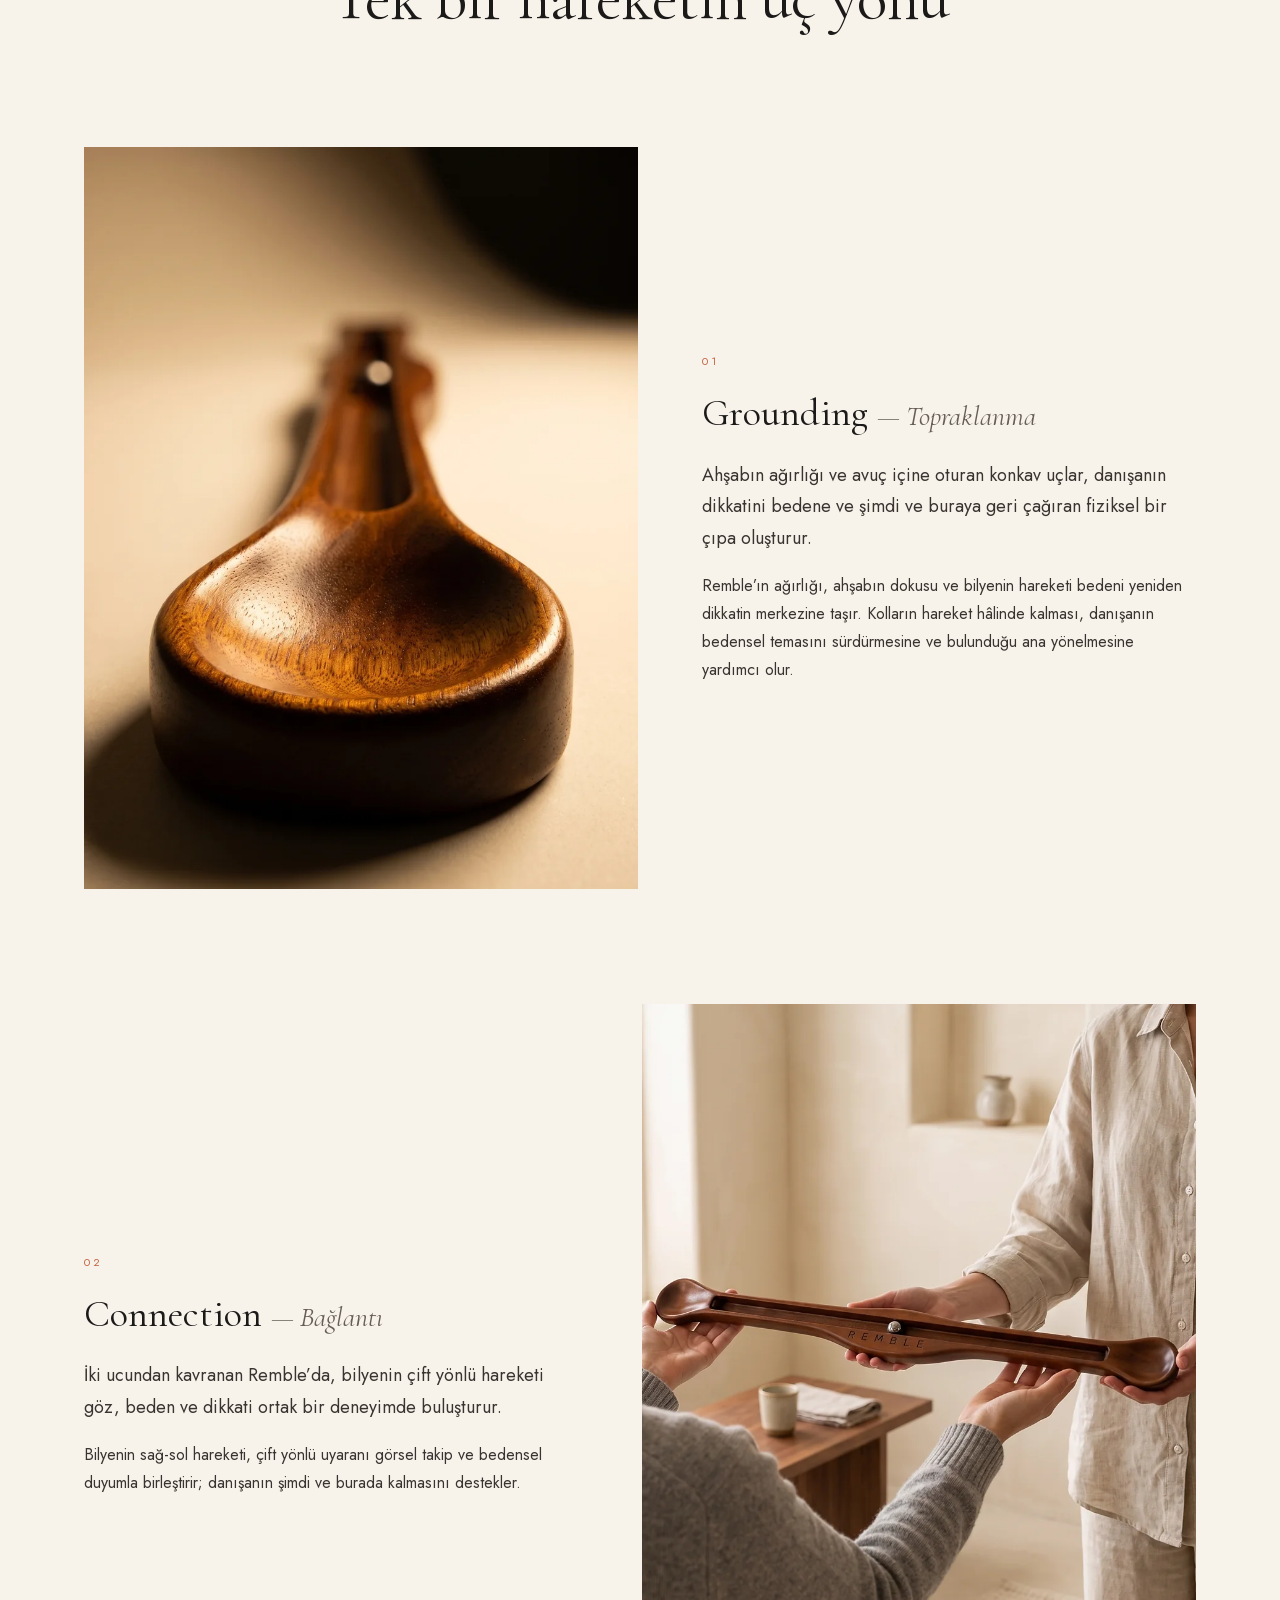
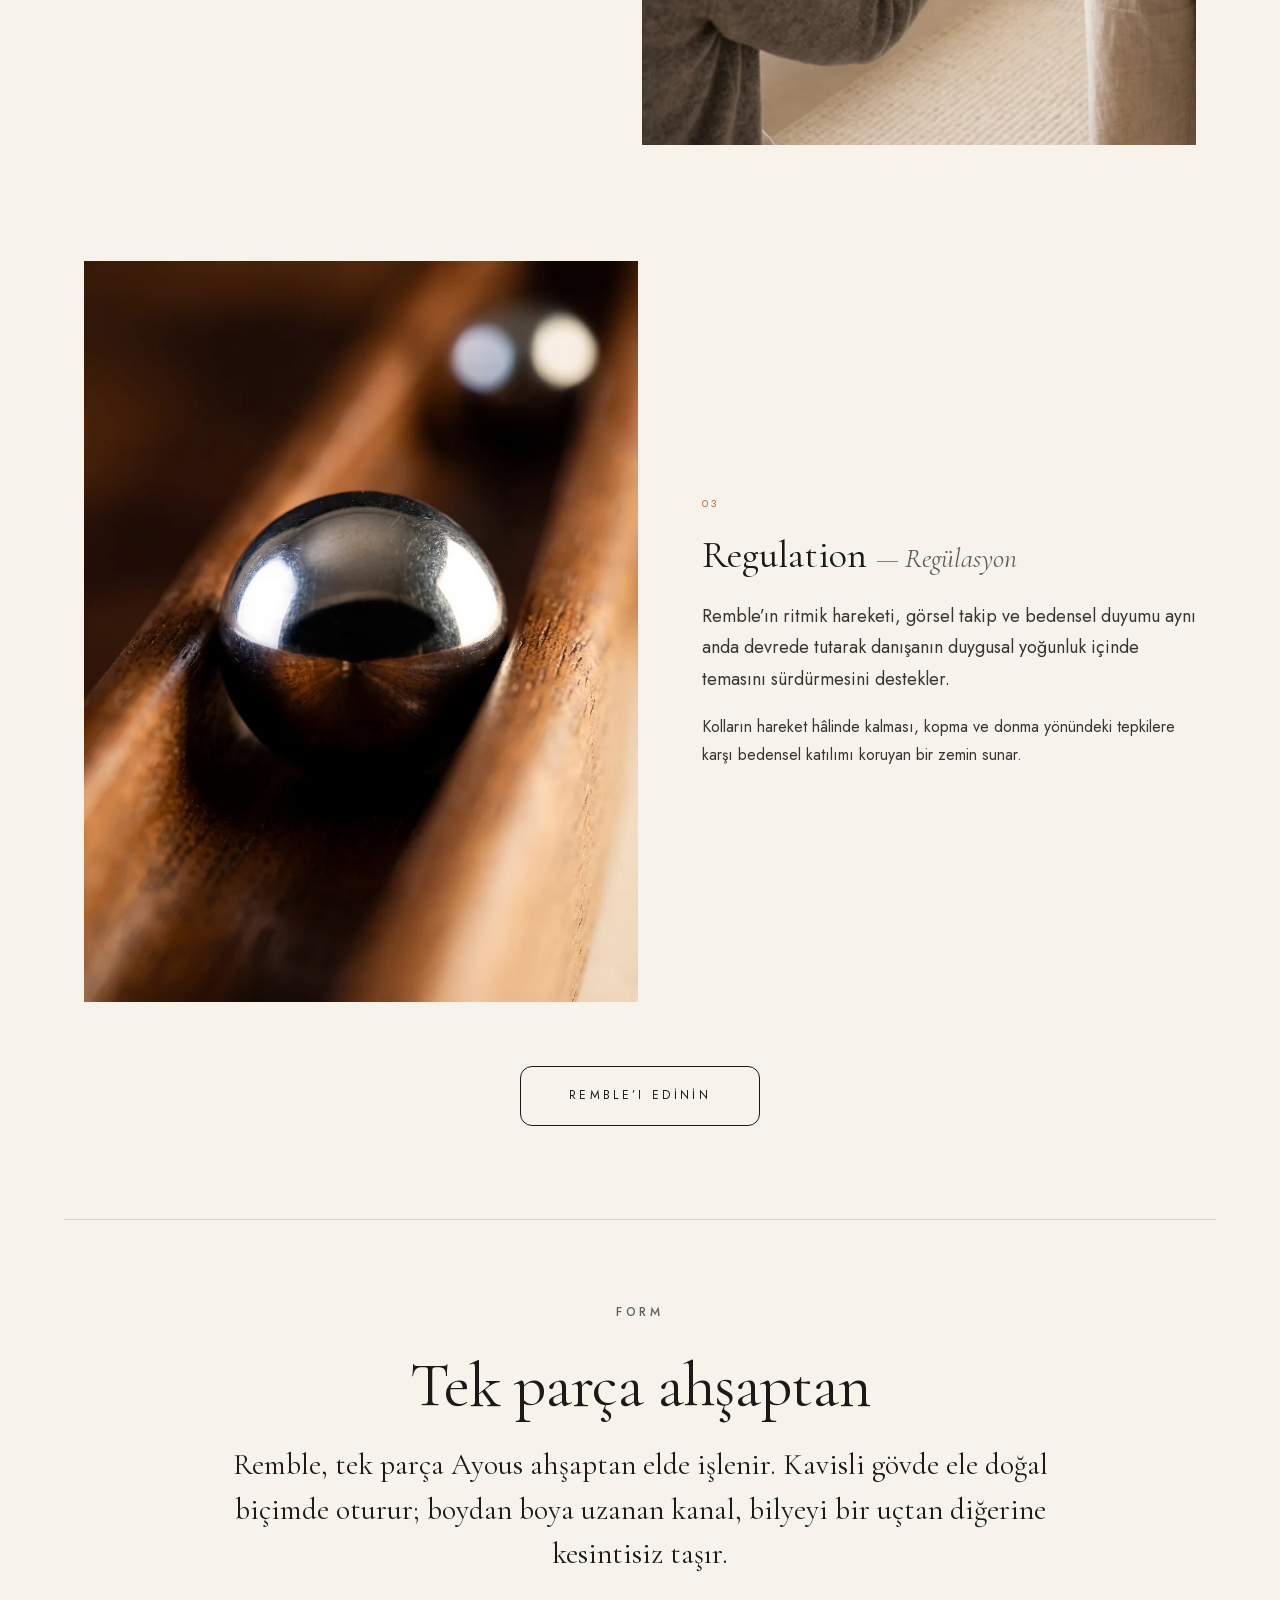
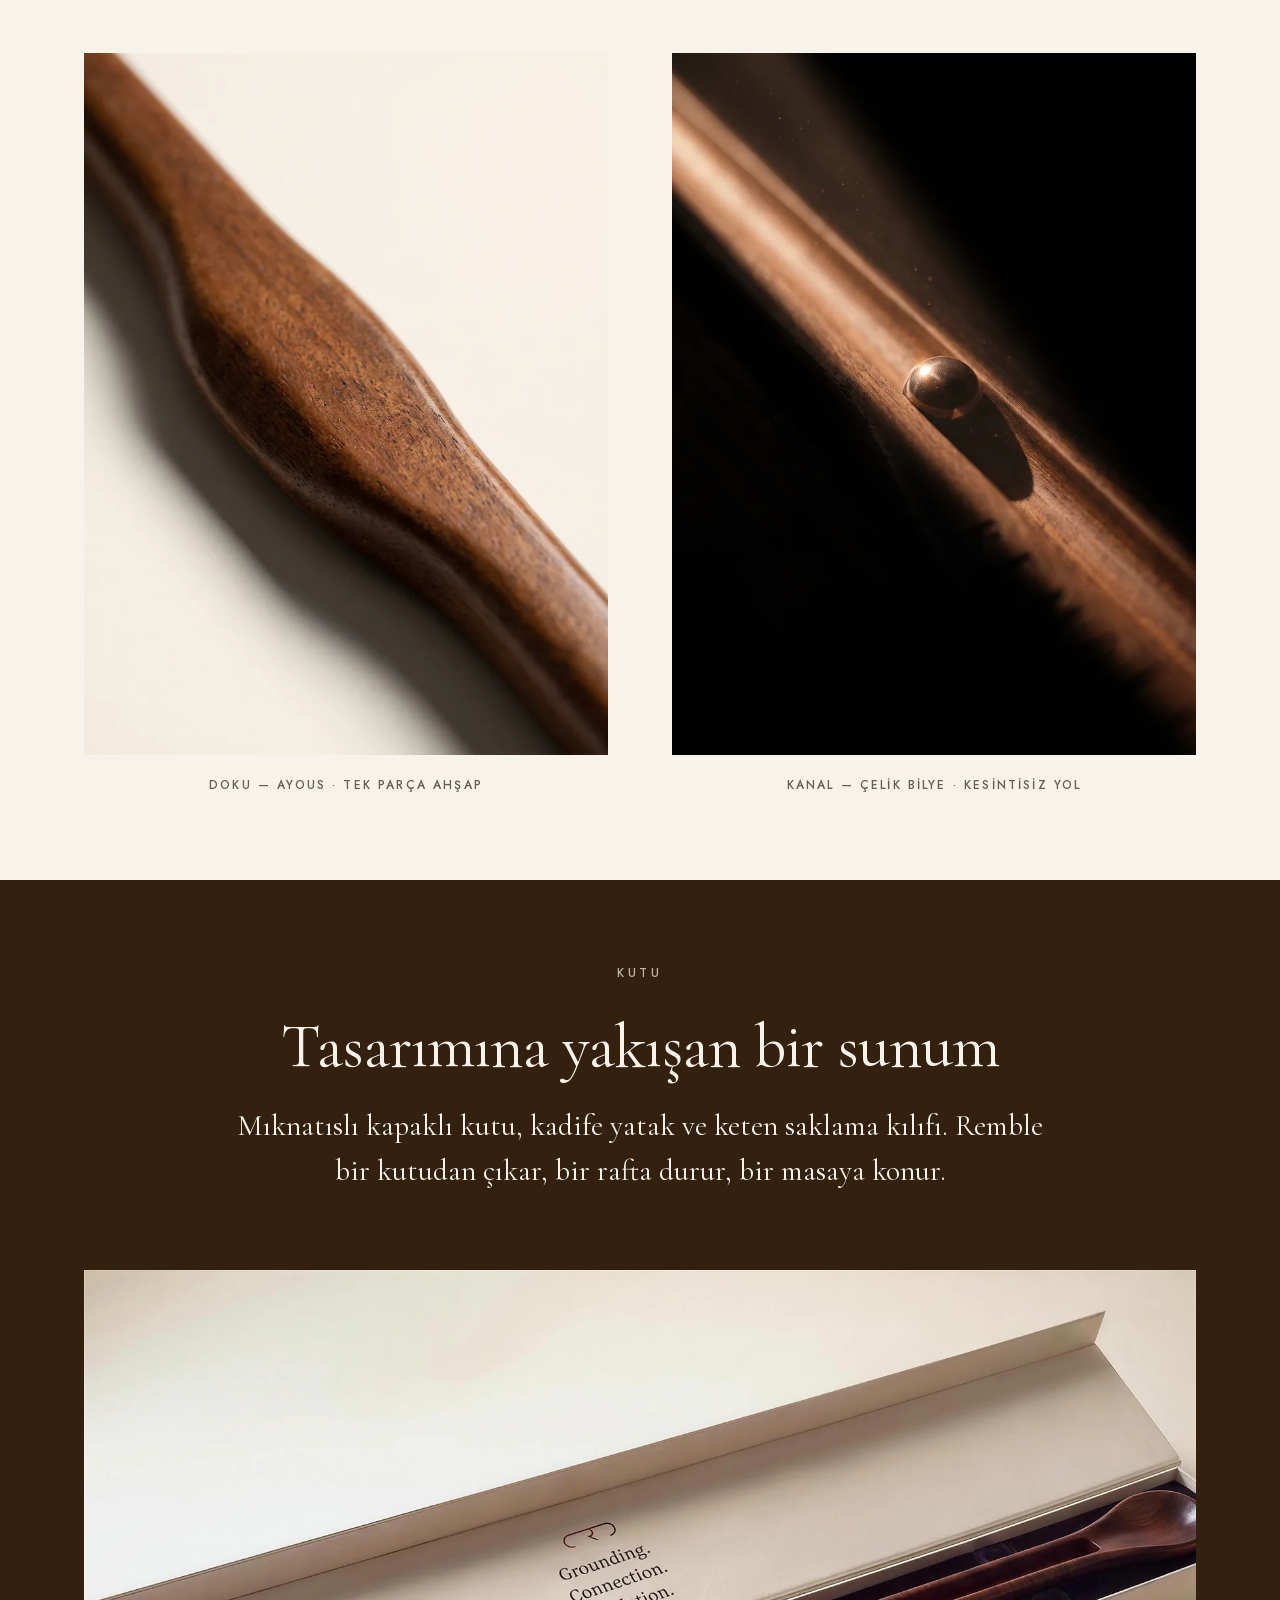
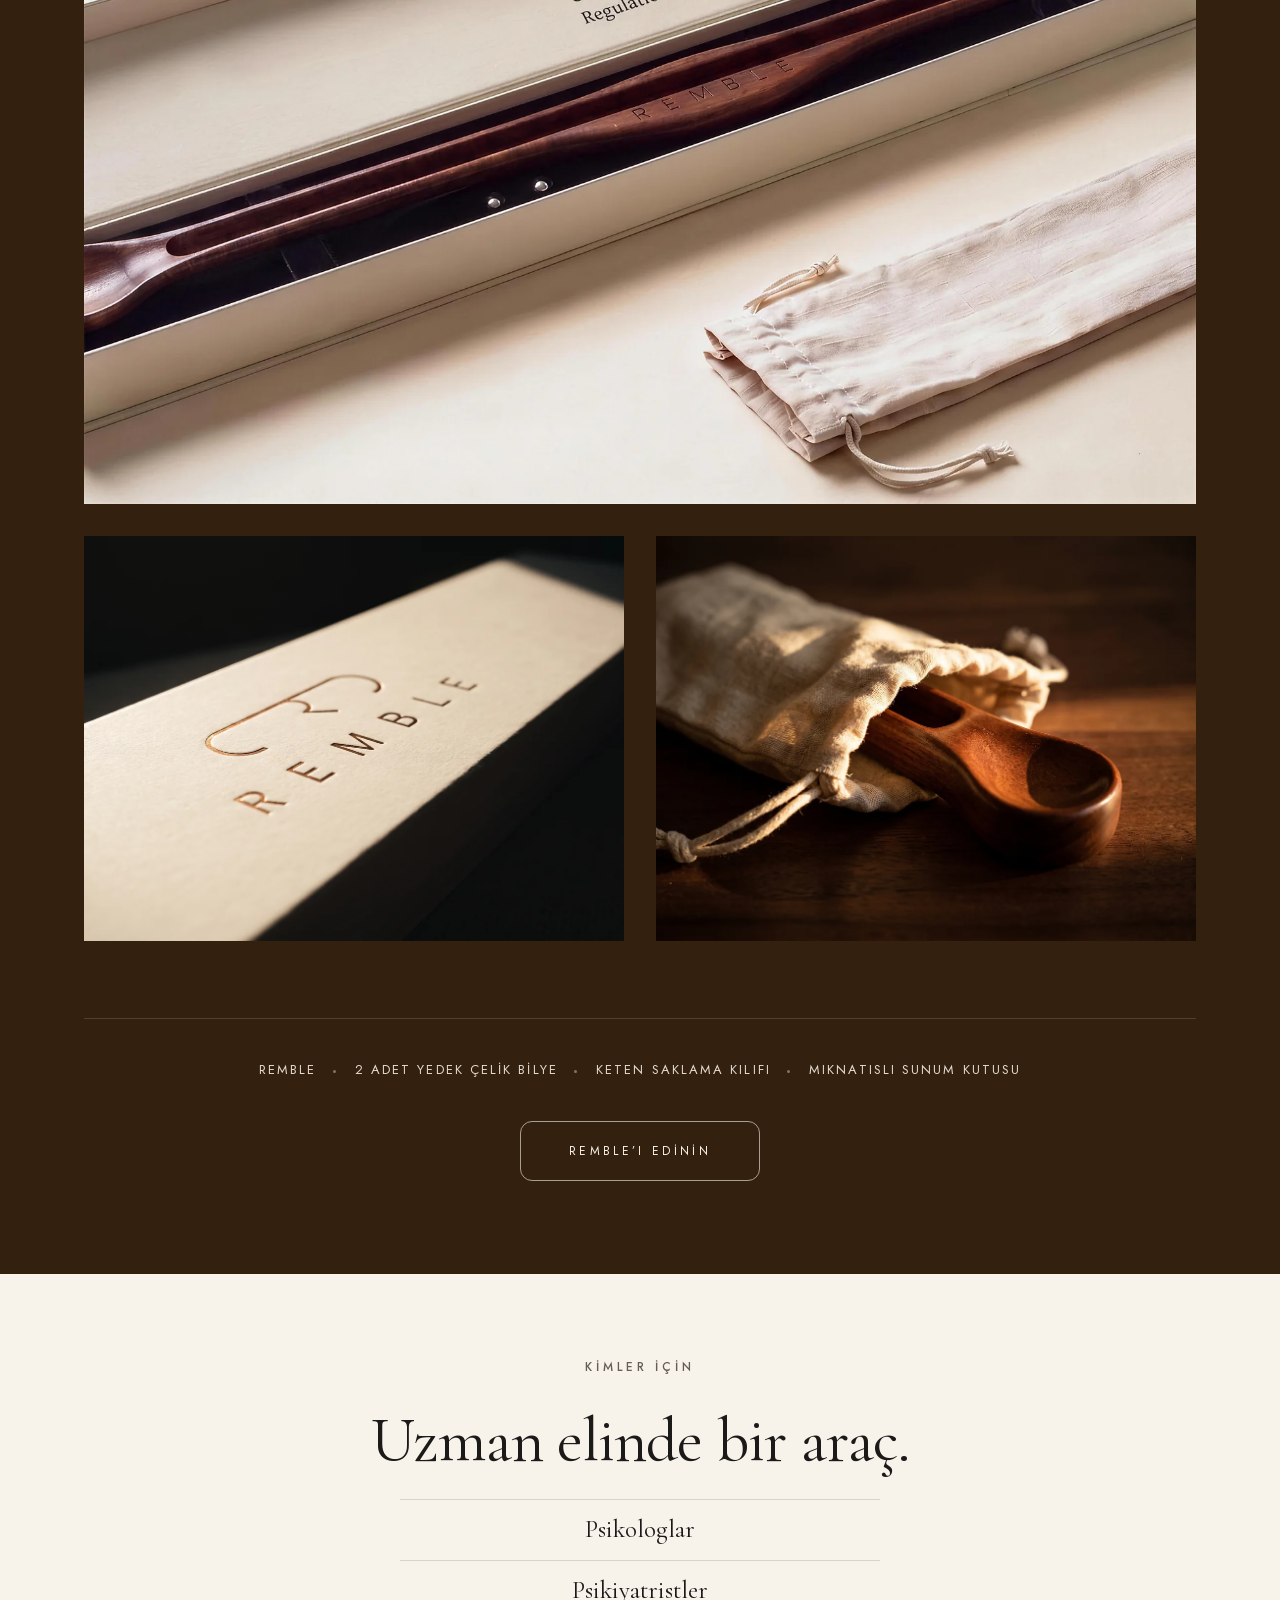
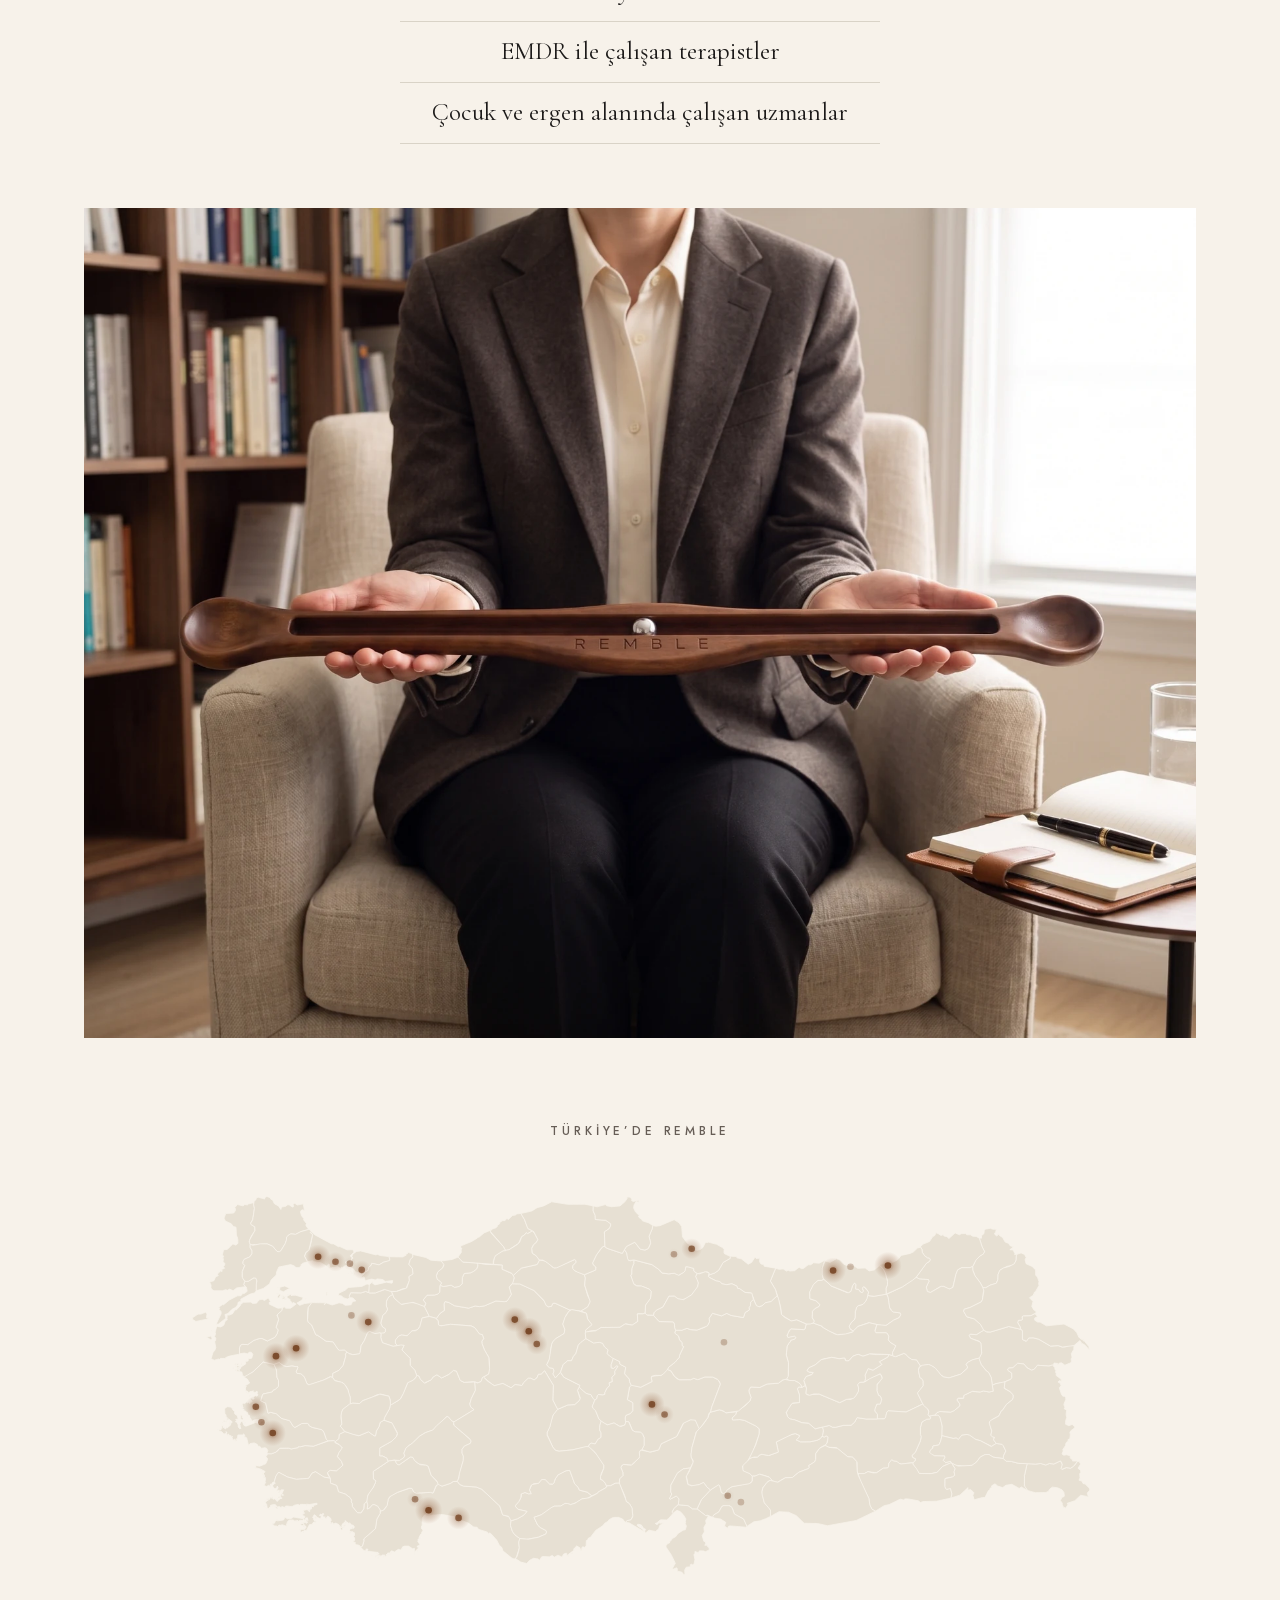
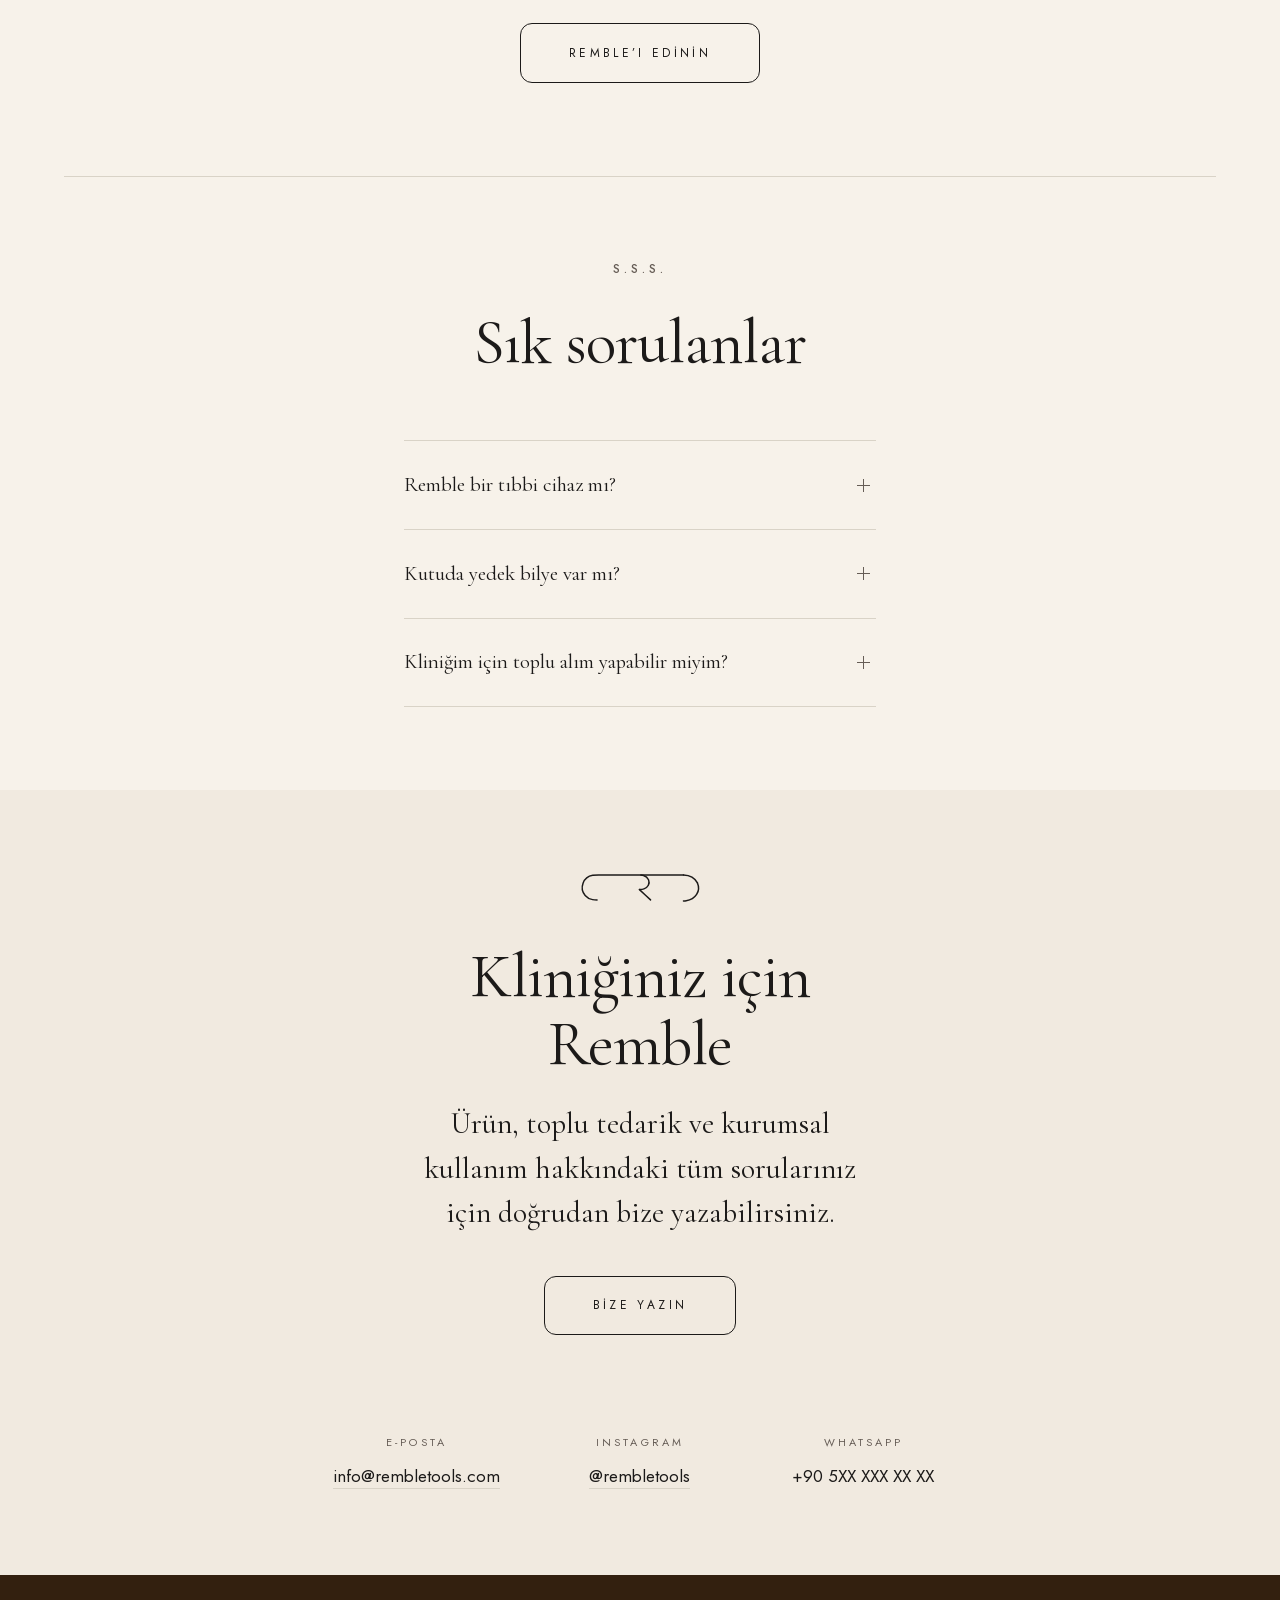
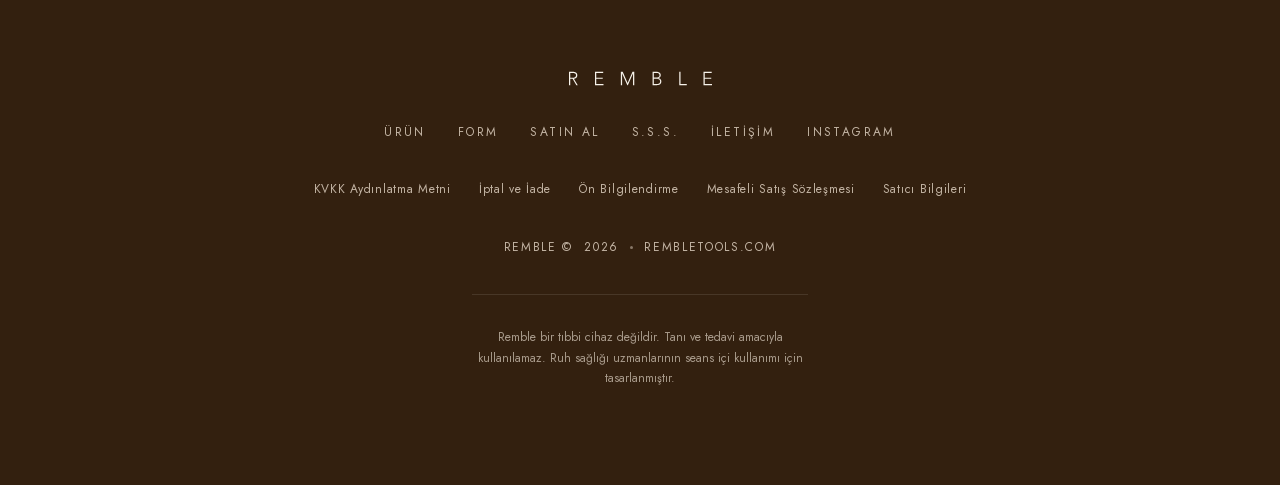
==== commit 926442e3: "Revize turu 8 Kasım: hero gölgesi, iletişim bölümü, WhatsApp düğmesi, taksit animasyonu, ek edinin d" ====
--- a/index.html
+++ b/index.html
@@ -23,7 +23,7 @@
 
 <link rel="stylesheet" href="css/fonts.css?v=1">
 
-<link rel="stylesheet" href="css/style.css?v=25">
+<link rel="stylesheet" href="css/style.css?v=43">
 </head>
 <body>
 
@@ -38,11 +38,21 @@
     </a>
 
     <nav class="nav" aria-label="Ana menü">
-      <a href="#urun">Ürün</a>
+      <div class="nav-item has-menu">
+        <button class="nav-trigger" type="button" aria-expanded="false" aria-haspopup="true">Ürün</button>
+        <div class="nav-menu" role="menu" aria-label="Ürünler">
+          <a class="nav-product" role="menuitem" href="satin-al.html">
+            <img class="nav-thumb" src="assets/img/nav-remble-origin.png" alt="" width="360" height="34"><span class="nav-product-name" lang="en">Remble Origin</span>
+          </a>
+          <span class="nav-product nav-product--soon" role="menuitem" aria-disabled="true">
+            <span class="nav-thumb nav-thumb--q" aria-hidden="true">?</span><span class="nav-product-name" lang="en">Remble Playland</span>
+          </span>
+        </div>
+      </div>
       <a href="#form">Form</a>
       <a href="#kutu">Kutu</a>
       <a href="#iletisim">İletişim</a>
-      <a href="satin-al.html">Remble</a>
+      <a href="#urun">Remble</a>
     </nav>
 
     <button class="nav-toggle" aria-expanded="false" aria-controls="mobile-nav" aria-label="Menüyü aç">
@@ -51,11 +61,15 @@
   </div>
 
   <nav class="mobile-nav" id="mobile-nav" aria-label="Mobil menü" data-open="false">
-    <a href="#urun">Ürün</a>
+    <div class="mobile-group">
+      <span class="mobile-label">Ürün</span>
+      <a class="mobile-sub" href="satin-al.html">Remble Origin</a>
+      <span class="mobile-sub mobile-sub--soon">Remble Playland</span>
+    </div>
     <a href="#form">Form</a>
     <a href="#kutu">Kutu</a>
     <a href="#iletisim">İletişim</a>
-    <a href="satin-al.html">Remble</a>
+    <a href="#urun">Remble</a>
   </nav>
 </header>
 
@@ -65,7 +79,7 @@
 <!-- ─────────────────────────── HERO (hareketli, tam ekran) ─────────────────────────── -->
 <section class="hero hero--stage" data-hero-motion>
   <div class="hs-stage">
-    <img class="hm-bg" src="assets/img/hero-zemin.webp?v=1" alt="Remble — Ayous ahşap gövde hafifçe sağa sola eğilirken çelik bilye kanal boyunca akıyor" width="2200" height="1643" fetchpriority="high">
+    <img class="hm-bg" src="assets/img/hero-zemin.webp?v=3" alt="Remble — Ayous ahşap gövde hafifçe sağa sola eğilirken çelik bilye kanal boyunca akıyor" width="2200" height="1643" fetchpriority="high">
     <div class="hm-body" aria-hidden="true">
       <img src="assets/img/hero-govde.webp?v=1" alt="" width="1824" height="181">
       <img class="hm-ball" src="assets/img/hero-bilye.png?v=1" alt="" width="48" height="39">
@@ -167,6 +181,7 @@
       </p>
     </div>
   </div>
+  <p class="center cta-row"><a class="btn reveal" href="satin-al.html">Remble’ı edinin</a></p>
 </section>
 
 <!-- ─────────────────────────── FORM ─────────────────────────── -->
@@ -253,6 +268,7 @@
     <figure class="tr-map reveal">
       <img src="assets/img/turkiye-harita.svg?v=2" alt="Türkiye haritası; Remble’ın ulaştığı iller yanıp sönen ışıklarla işaretli" width="1000" height="442" loading="lazy">
     </figure>
+    <a class="btn reveal" href="satin-al.html">Remble’ı edinin</a>
   </div>
 </section>
 
@@ -311,6 +327,11 @@
         <dt>Instagram</dt>
         <dd><a href="https://instagram.com/rembletools" target="_blank" rel="noopener">@rembletools</a></dd>
       </div>
+      <div>
+        <dt>WhatsApp</dt>
+        <!-- WHATSAPP-NUMARA: yer tutucu; yayından önce gerçek numara ve wa.me bağlantısı girilecek -->
+        <dd><span>+90 5XX XXX XX XX</span></dd>
+      </div>
     </dl>
   </div>
 </section>
@@ -335,6 +356,7 @@
       <a href="kvkk-aydinlatma-metni.html">KVKK Aydınlatma Metni</a>
       <a href="iptal-iade-kosullari.html">İptal ve İade</a>
       <a href="on-bilgilendirme-formu.html">Ön Bilgilendirme</a>
+      <a href="mesafeli-satis-sozlesmesi.html">Mesafeli Satış Sözleşmesi</a>
       <a href="satici-bilgileri.html">Satıcı Bilgileri</a>
     </nav>
 
@@ -350,7 +372,20 @@
   </div>
 </footer>
 
-<script src="js/main.js?v=9"></script>
+<!-- WHATSAPP-NUMARA: sabit düğme ve soru balonu; numara js/whatsapp.js içindeki WA_NUMARA satırına girilecek -->
+<a class="wa-fab" aria-label="WhatsApp ile yazın">
+  <svg viewBox="0 0 24 24" aria-hidden="true"><path fill="currentColor" d="M17.472 14.382c-.297-.149-1.758-.867-2.03-.967-.273-.099-.471-.148-.67.15-.197.297-.767.966-.94 1.164-.173.199-.347.223-.644.075-.297-.15-1.255-.463-2.39-1.475-.883-.788-1.48-1.761-1.653-2.059-.173-.297-.018-.458.13-.606.134-.133.298-.347.446-.52.149-.174.198-.298.298-.497.099-.198.05-.371-.025-.52-.075-.149-.669-1.612-.916-2.207-.242-.579-.487-.5-.669-.51-.173-.008-.371-.01-.57-.01-.198 0-.52.074-.792.372-.272.297-1.04 1.016-1.04 2.479 0 1.462 1.065 2.875 1.213 3.074.149.198 2.096 3.2 5.077 4.487.709.306 1.262.489 1.694.625.712.227 1.36.195 1.871.118.571-.085 1.758-.719 2.006-1.413.248-.694.248-1.289.173-1.413-.074-.124-.272-.198-.57-.347m-5.421 7.403h-.004a9.87 9.87 0 01-5.031-1.378l-.361-.214-3.741.982.998-3.648-.235-.374a9.86 9.86 0 01-1.51-5.26c.001-5.45 4.436-9.884 9.888-9.884 2.64 0 5.122 1.03 6.988 2.898a9.825 9.825 0 012.893 6.994c-.003 5.45-4.437 9.884-9.885 9.884m8.413-18.297A11.815 11.815 0 0012.05 0C5.495 0 .16 5.335.157 11.892c0 2.096.547 4.142 1.588 5.945L.057 24l6.305-1.654a11.882 11.882 0 005.683 1.448h.005c6.554 0 11.89-5.335 11.893-11.893a11.821 11.821 0 00-3.48-8.413z"/></svg>
+</a>
+
+<div class="wa-bubble">
+  <a class="wa-bubble-text"></a>
+  <button class="wa-bubble-close" type="button" aria-label="Kapat">&times;</button>
+</div>
+
+
+
+<script src="js/main.js?v=10"></script>
 <script src="js/hero.js?v=1"></script>
+<script src="js/whatsapp.js?v=2"></script>
 </body>
 </html>
--- a/css/style.css
+++ b/css/style.css
@@ -162,6 +162,48 @@
 .nav a:hover{ color:var(--ink); }
 .nav a:hover::after{ width:100%; }
 
+/* Ürün açılır menüsü — ince */
+.nav-item{ position:relative; }
+.nav-trigger{
+  background:none; border:0; padding:.35rem 0; cursor:pointer; font:inherit;
+  font-size:.75rem; letter-spacing:.2em; text-transform:uppercase; font-weight:500;
+  color:var(--ink-soft); position:relative; transition:color .3s var(--ease);
+}
+.nav-trigger::after{
+  content:""; position:absolute; left:0; bottom:0; width:0; height:1px;
+  background:var(--terracotta); transition:width .4s var(--ease);
+}
+.nav-item:hover .nav-trigger,.nav-trigger[aria-expanded="true"],.nav-item:focus-within .nav-trigger{ color:var(--ink); }
+.nav-item:hover .nav-trigger::after,.nav-trigger[aria-expanded="true"]::after,.nav-item:focus-within .nav-trigger::after{ width:100%; }
+.nav-menu{
+  position:absolute; left:50%; top:100%; width:max-content; padding:.35rem 1.1rem;
+  background:color-mix(in srgb, var(--ground) 97%, transparent); border:1px solid var(--linen); border-radius:10px;
+  box-shadow:0 14px 34px -22px rgba(51,32,15,.35);
+  opacity:0; visibility:hidden; pointer-events:none;
+  transform:translate(-50%,4px);
+  transition:opacity .2s ease-in, transform .2s ease-in, visibility 0s linear .2s;
+}
+.nav-menu::before{ content:""; position:absolute; left:0; right:0; top:-.9rem; height:.9rem; }  /* imleç geçişinde kapanmasın */
+.nav-item:hover .nav-menu,.nav-item:focus-within .nav-menu,.nav-trigger[aria-expanded="true"] + .nav-menu{
+  opacity:1; visibility:visible; pointer-events:auto; transform:translate(-50%,9px);
+  transition:opacity .28s ease-out, transform .42s var(--ease), visibility 0s;
+}
+.nav .nav-menu .nav-product{
+  display:flex; align-items:center; gap:.85rem; padding:.7rem 0;
+  font-size:.6875rem; letter-spacing:.2em; text-transform:uppercase; font-weight:500;
+  color:var(--ink-soft); position:static; transition:color .3s var(--ease);
+}
+.nav .nav-menu .nav-product + .nav-product{ border-top:1px solid var(--linen); }
+.nav .nav-menu .nav-product::after{ display:none; }
+.nav .nav-menu a.nav-product:hover{ color:var(--ink); }
+.nav .nav-menu .nav-thumb{ flex:none; width:64px; height:auto; display:block; }
+.nav .nav-menu .nav-thumb--q{
+  width:64px; text-align:center; font-family:var(--serif); font-size:1.05rem; line-height:1;
+  letter-spacing:0; text-transform:none; color:var(--ink-mute); padding:0; position:static;
+}
+.nav .nav-menu .nav-product-name{ position:static; padding:0; font-size:inherit; letter-spacing:inherit; text-transform:inherit; font-weight:inherit; color:inherit; white-space:nowrap; }
+.nav .nav-menu .nav-product--soon{ cursor:default; color:var(--ink-mute); }
+
 .nav-toggle{ display:none; width:32px; height:32px; position:relative; }
 .nav-toggle span{
   position:absolute; left:5px; right:5px; height:1px; background:var(--ink);
@@ -182,6 +224,10 @@
   padding-block:.5rem; border-bottom:1px solid var(--linen);
 }
 .mobile-nav a:last-child{ border-bottom:0; }
+.mobile-group{ border-bottom:1px solid var(--linen); padding:.5rem 0 .6rem; }
+.mobile-label{ display:block; font-family:var(--serif); font-size:1.75rem; color:var(--ink-mute); padding-block:.25rem; }
+.mobile-nav .mobile-sub{ display:block; font-family:var(--serif); font-size:1.3rem; color:var(--ink); padding:.35rem 0 .35rem 1.25rem; border-bottom:0; }
+.mobile-nav .mobile-sub--soon{ color:var(--ink-mute); }
 
 /* ═══════════════ HERO ═══════════════ */
 .hero{
@@ -237,7 +283,14 @@
 .hs-stage .hm-body > img:first-child{ display:block; width:100%; height:auto; }
 .hs-stage .hm-ball{ position:absolute; left:48.5746%; top:29.2818%; width:2.6316%; height:auto; will-change:transform; }
 
-.hs-top,.hs-bottom{ position:relative; }
+.hs-top,.hs-bottom{ position:relative; z-index:2; }
+/* Sahne görseli hero'nun alt kenarından taşabildiği için orada keskin bir çizgi oluşuyordu;
+   alt kenar her ekranda sayfa zeminine erisin */
+.hero--stage::after{
+  content:""; position:absolute; left:0; right:0; bottom:0; z-index:1; pointer-events:none;
+  height:clamp(140px,24vh,240px);
+  background:linear-gradient(to bottom, rgba(247,242,234,0) 0%, rgba(247,242,234,.55) 55%, var(--ground) 100%);
+}
 .hs-top{ align-self:end; padding-top:5.5rem; padding-bottom:clamp(.5rem,1vw,1.25rem); }
 .hs-title{
   font-size:clamp(1.9rem,.9rem + 2.8vw,3.5rem); line-height:1.08; margin-top:1.1rem;
@@ -349,6 +402,9 @@
 .section--map{ padding-block:0 var(--sect-y); }
 .section--map .kicker{ margin-bottom:0; }
 .tr-map{ margin:clamp(1.5rem,3vw,2.5rem) auto 0; max-width:920px; }
+.section--map .btn{ margin-top:clamp(1.5rem,3vw,2.25rem); }
+.cta-row{ margin-top:clamp(2.5rem,5vw,4rem); }
+.cta-row .btn{ margin-top:0; }
 .tr-map img{ width:100%; height:auto; }
 .buy + .section--map{ padding-top:0; }
 
@@ -462,7 +518,7 @@
 /* ═══════════════ İLETİŞİM ═══════════════ */
 .section--contact{ background:var(--ground-warm); }
 .logo-mark--lg{
-  width:124px; margin:0 auto 2.5rem; color:var(--walnut);
+  width:124px; margin:0 auto 2.5rem; color:var(--ink);
 }
 .btn{
   display:inline-block; margin-top:2.5rem;
@@ -490,8 +546,8 @@
 .btn:hover::before,.btn:focus-visible::before{ transform:translate(-50%,-50%) scale(1); }
 .contact{
   margin-top:clamp(3.5rem,7vw,5.5rem);
-  display:grid; grid-template-columns:repeat(2,1fr);
-  gap:2.5rem clamp(2rem,5vw,4rem); text-align:left;
+  display:grid; grid-template-columns:repeat(3,1fr); margin-inline:-5rem;
+  gap:2.5rem clamp(1.5rem,3vw,2.5rem); text-align:center;
 }
 .contact dt{
   font-size:.6875rem; letter-spacing:.28em; text-transform:uppercase;
@@ -500,6 +556,56 @@
 .contact dd{ color:var(--ink); }
 .contact a{ border-bottom:1px solid var(--linen); transition:border-color .3s var(--ease); }
 .contact a:hover{ border-bottom-color:var(--walnut); }
+
+/* ═══════════════ WHATSAPP SABİT DÜĞME ═══════════════ */
+.wa-fab{
+  position:fixed; right:max(1.5rem,env(safe-area-inset-right)); bottom:max(1.5rem,env(safe-area-inset-bottom));
+  z-index:40; width:58px; height:58px; border-radius:50%;
+  display:grid; place-items:center;
+  background:var(--walnut); color:#F7F2EA;
+  box-shadow:0 0 0 1px rgba(247,242,234,.28), 0 10px 26px -10px rgba(51,32,15,.55);
+  transition:background-color .3s var(--ease), transform .3s var(--ease);
+  animation:wa-giris .8s cubic-bezier(.34,1.56,.64,1) 1.2s backwards;
+}
+.wa-fab svg{ width:27px; height:27px; display:block; animation:wa-ikon .7s var(--ease) 1.55s backwards; }
+@keyframes wa-giris{ from{ opacity:0; transform:translateY(26px) scale(.35); } to{ opacity:1; transform:none; } }
+@keyframes wa-ikon{ from{ opacity:0; transform:rotate(-40deg) scale(.6); } to{ opacity:1; transform:none; } }
+.wa-bubble{
+  position:fixed; z-index:39;
+  right:max(1.5rem,env(safe-area-inset-right)); bottom:calc(max(1.5rem,env(safe-area-inset-bottom)) + 58px + .85rem);
+  width:max-content; max-width:min(292px,calc(100vw - 3rem));
+  background:#FFFDF9; color:var(--ink);
+  border:1px solid var(--linen); border-radius:16px 16px 4px 16px;
+  box-shadow:0 18px 40px -18px rgba(51,32,15,.45);
+  transform-origin:100% 100%;
+  opacity:0; visibility:hidden; pointer-events:none;
+  transform:translateY(8px) scale(.86);
+  /* kapanış */
+  transition:opacity .28s ease-in, transform .28s ease-in, visibility 0s linear .28s;
+}
+.wa-bubble.is-on{
+  opacity:1; visibility:visible; pointer-events:auto; transform:none;
+  /* açılış */
+  transition:opacity .3s ease-out, transform .55s cubic-bezier(.34,1.56,.64,1), visibility 0s;
+}
+.wa-bubble-text{ display:block; padding:.95rem 2.3rem .95rem 1.15rem; font-size:.9375rem; line-height:1.45; }
+.wa-bubble-text[href]:hover{ color:var(--walnut); }
+.wa-bubble-close{
+  position:absolute; top:.35rem; right:.4rem; width:28px; height:28px;
+  background:none; border:0; padding:0; cursor:pointer;
+  font-size:1.15rem; line-height:1; color:var(--ink-mute);
+}
+.wa-bubble-close:hover{ color:var(--ink); }
+@media (prefers-reduced-motion:reduce){
+  .wa-fab,.wa-fab svg{ animation:none; }
+  .wa-bubble,.wa-bubble.is-on{ transition:none; transform:none; }
+}
+.wa-fab[href]:hover{ background:var(--walnut-deep); transform:translateY(-2px); }
+@media (max-width:560px){
+  .wa-fab{ width:52px; height:52px; right:1rem; bottom:1rem; }
+  .wa-fab svg{ width:24px; height:24px; }
+  .wa-bubble{ right:1rem; bottom:calc(1rem + 52px + .7rem); max-width:min(270px,calc(100vw - 2rem)); }
+}
 
 /* ═══════════════ FOOTER ═══════════════ */
 .site-footer{
@@ -581,7 +687,7 @@
   .craft{ grid-template-columns:1fr; max-width:460px; margin-inline:auto; }
   .box-grid{ grid-template-columns:1fr; }
   .box-fig--wide{ grid-column:auto; }
-  .contact{ grid-template-columns:1fr; text-align:center; }
+  .contact{ grid-template-columns:1fr; margin-inline:0; }
   .buy-grid{ grid-template-columns:1fr; max-width:560px; margin-inline:auto; text-align:center; }
   .buy-foot{ margin-inline:auto; }
   .buy-legal{ justify-content:center; }
@@ -593,3 +699,60 @@
   .hero-title{ letter-spacing:-.01em; }
   .faq summary{ font-size:1.15rem; padding-right:2.5rem; }
 }
+
+/* ═══════════════ SİPARİŞ FORMU (satin-al) ═══════════════ */
+.order{ margin-top:2.25rem; padding-top:2rem; border-top:1px solid var(--linen); text-align:left; }
+.order-title{ font-family:var(--serif); font-weight:400; font-size:1.5rem; color:var(--ink); margin-bottom:.5rem; }
+.order-note{ font-size:.9rem; line-height:1.65; color:var(--ink-mute); margin-bottom:1.5rem; max-width:44ch; }
+.field{ margin-bottom:1.1rem; }
+.field label{ display:block; font-size:.75rem; letter-spacing:.14em; text-transform:uppercase; color:var(--ink-mute); margin-bottom:.4rem; }
+.field-opt{ text-transform:none; letter-spacing:0; color:var(--ink-mute); opacity:.8; margin-left:.35rem; }
+.field input,.field textarea{
+  width:100%; font:inherit; color:var(--ink); background:#fff;
+  border:1px solid var(--linen); border-radius:10px; padding:.85rem 1rem; line-height:1.5;
+  transition:border-color .3s var(--ease);
+}
+.field textarea{ resize:vertical; min-height:3.5rem; }
+.field input:focus,.field textarea:focus{ outline:none; border-color:var(--walnut); }
+.field input::placeholder,.field textarea::placeholder{ color:var(--ink-mute); opacity:.65; }
+.check{ display:flex; gap:.75rem; align-items:flex-start; font-size:.9rem; line-height:1.6; color:var(--ink-soft); cursor:pointer; margin-top:.5rem; }
+.check input{ margin:.35rem 0 0; accent-color:var(--walnut); flex:0 0 auto; }
+.check a,.order-kvkk a{ color:var(--walnut); border-bottom:1px solid currentColor; }
+.order-kvkk{ margin-top:.9rem; font-size:.8125rem; line-height:1.6; color:var(--ink-mute); }
+.order-error{ margin-top:1rem; padding:.8rem 1rem; border:1px solid var(--terracotta); border-radius:10px; color:var(--terracotta); font-size:.9rem; line-height:1.55; }
+.order .btn{ margin-top:1.5rem; width:100%; text-align:center; }
+.btn.btn--solid{ background:var(--walnut); color:var(--ground); border-color:var(--walnut); }
+.btn.btn--solid::before{ display:none; }
+.btn.btn--solid:hover,.btn.btn--solid:focus-visible{ background:#8E5A37; border-color:#8E5A37; color:var(--ground); }
+.btn.btn--solid:disabled{ opacity:.6; cursor:wait; }
+.payframe{ margin-top:2rem; padding-top:1.5rem; border-top:1px solid var(--linen); }
+.payframe-note{ font-size:.85rem; color:var(--ink-mute); margin-bottom:.75rem; }
+.payframe iframe{ width:100%; min-height:520px; border:0; }
+@media (max-width:860px){ .order{ text-align:left; } }
+
+/* ═══════════════ TAKSİT TABLOSU (PayTR) ═══════════════ */
+.taksit{ margin-top:1.5rem; border-top:1px solid var(--linen); border-bottom:1px solid var(--linen); }
+.taksit summary{ list-style:none; cursor:pointer; position:relative; padding:1rem 2.5rem 1rem 0; font-size:.75rem; letter-spacing:.14em; text-transform:uppercase; color:var(--ink-mute); }
+.taksit summary::-webkit-details-marker{ display:none; }
+/* artı → eksi: S.S.S. ile aynı */
+.taksit summary::after,.taksit summary::before{
+  content:""; position:absolute; right:.4rem; top:50%;
+  background:var(--ink-mute); transition:transform .4s var(--ease), opacity .3s var(--ease);
+}
+.taksit summary::before{ width:13px; height:1px; margin-top:-.5px; }
+.taksit summary::after{ width:1px; height:13px; margin-top:-6.5px; right:calc(.4rem + 6px); }
+.taksit[open] summary::after{ transform:rotate(90deg); opacity:0; }
+.taksit-body{ padding:0 0 1.25rem; }
+.taksit-note{ margin-top:.75rem; font-size:.8125rem; line-height:1.6; color:var(--ink-mute); }
+/* PayTR'nin kendi stilini düz, çizgili bir listeye çeviriyoruz */
+#paytr_taksit_tablosu{ font-family:var(--sans) !important; font-size:.875rem !important; max-width:none !important; text-align:left !important; }
+#paytr_taksit_tablosu::before,#paytr_taksit_tablosu::after{ display:none !important; }
+#paytr_taksit_tablosu .taksit-tablosu-wrapper{ display:block !important; width:100% !important; margin:0 !important; padding:1rem 0 .5rem !important; border:0 !important; border-bottom:1px solid var(--linen) !important; background:transparent !important; text-align:left !important; }
+#paytr_taksit_tablosu .taksit-tablosu-wrapper:last-child{ border-bottom:0 !important; }
+#paytr_taksit_tablosu .taksit-logo img{ max-height:22px !important; padding-bottom:.6rem !important; display:block; }
+#paytr_taksit_tablosu .taksit-baslik,#paytr_taksit_tablosu .taksit-tutar-wrapper{ display:grid !important; grid-template-columns:1fr 1fr; gap:1rem; background:transparent !important; width:100%; }
+#paytr_taksit_tablosu .taksit-tutar-wrapper:hover{ background:transparent !important; }
+#paytr_taksit_tablosu .taksit-tutari-text{ float:none !important; width:auto !important; margin:0 0 .25rem !important; font-size:.6875rem; letter-spacing:.14em; text-transform:uppercase; color:var(--ink-mute) !important; }
+#paytr_taksit_tablosu .taksit-tutari{ float:none !important; width:auto !important; padding:.35rem 0 !important; border:0 !important; color:var(--ink) !important; font-variant-numeric:lining-nums tabular-nums; }
+#paytr_taksit_tablosu .taksit-tutari:nth-child(2){ color:var(--ink-soft) !important; }
+#paytr_taksit_tablosu .taksit-tutari-bold{ font-weight:400 !important; }
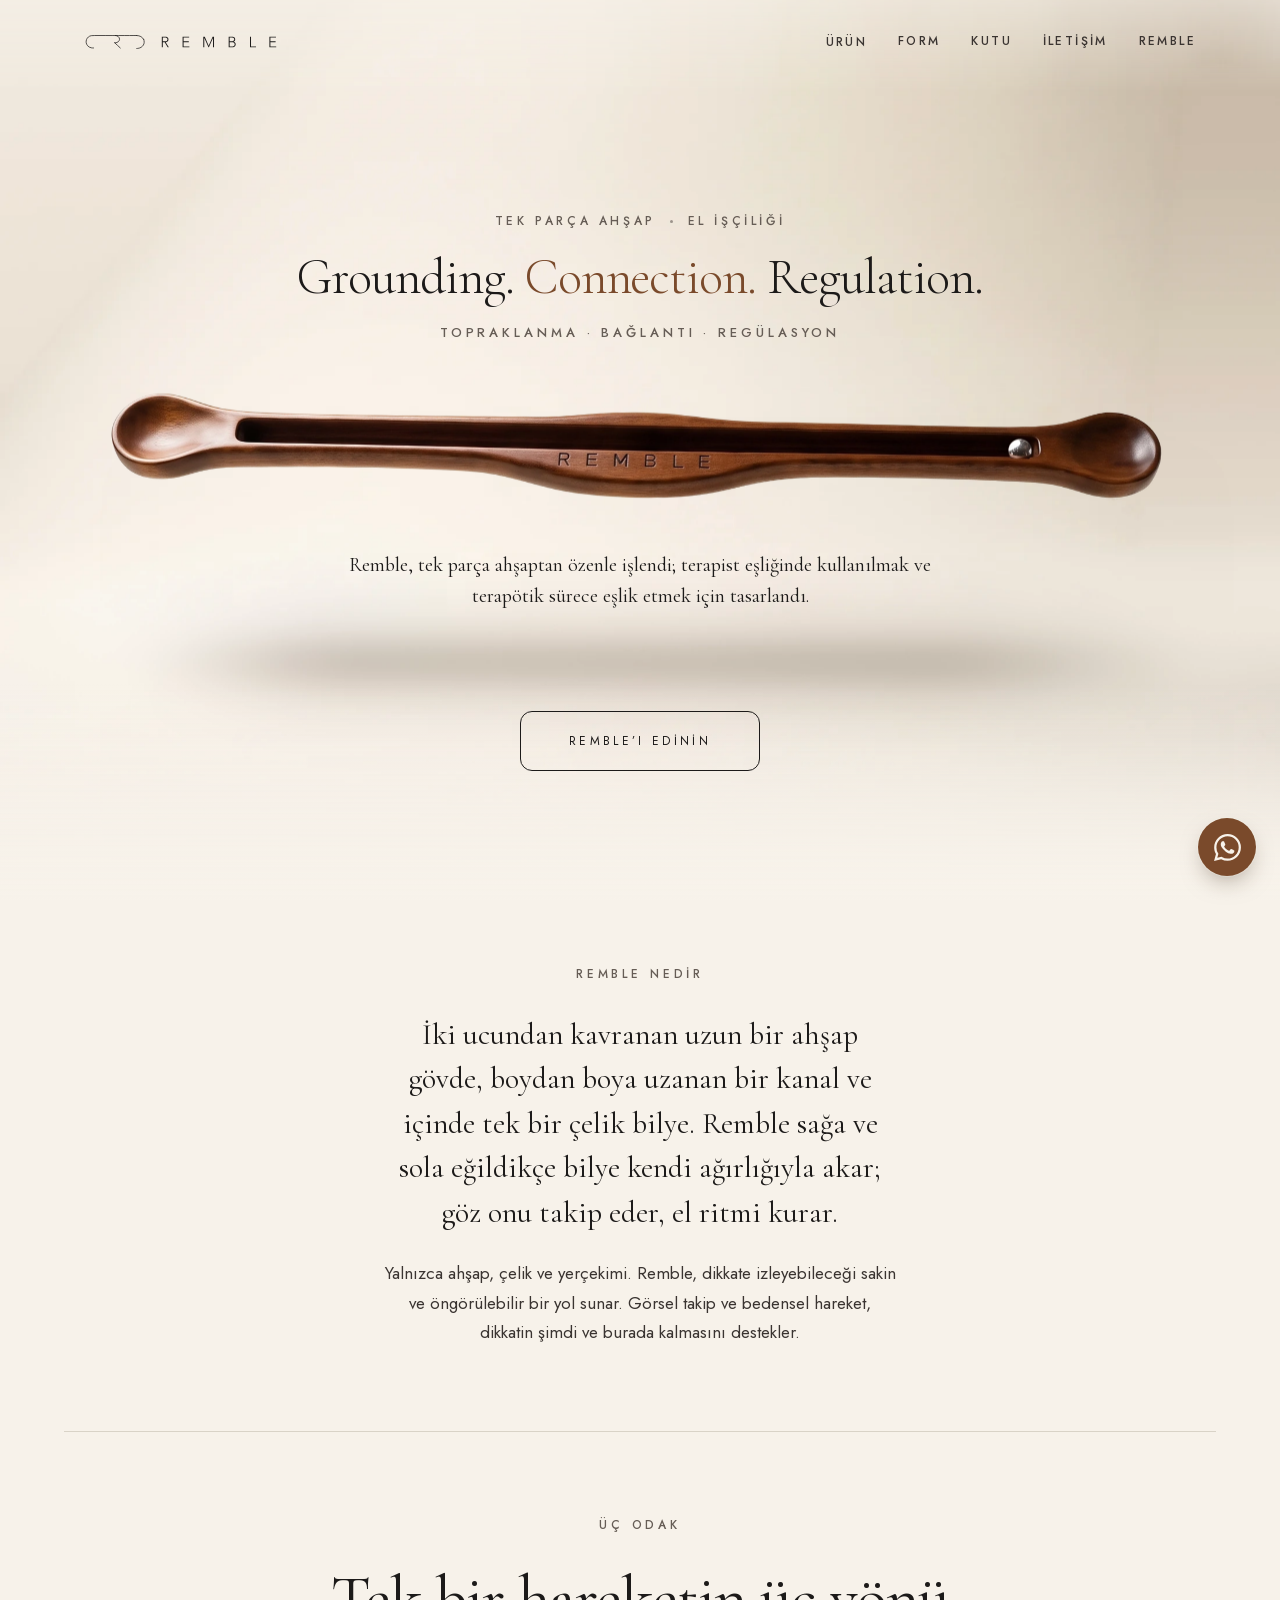
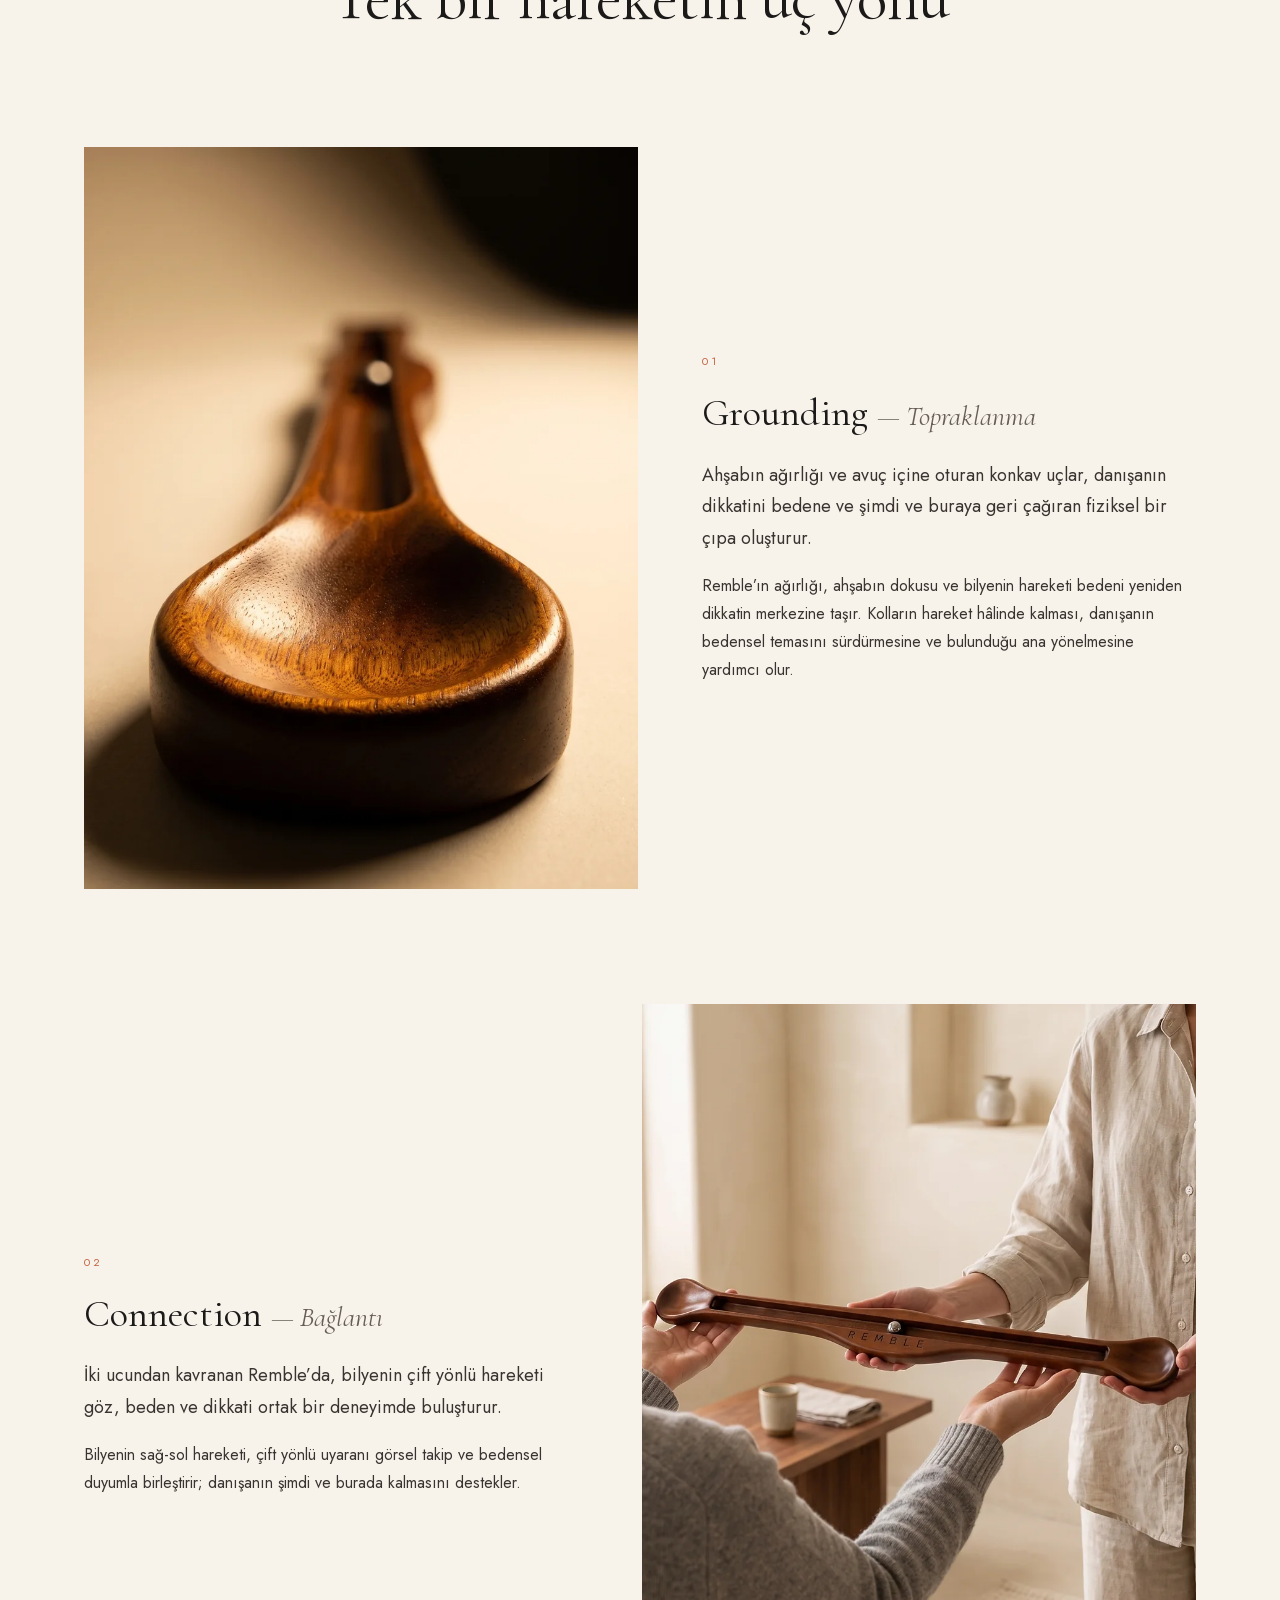
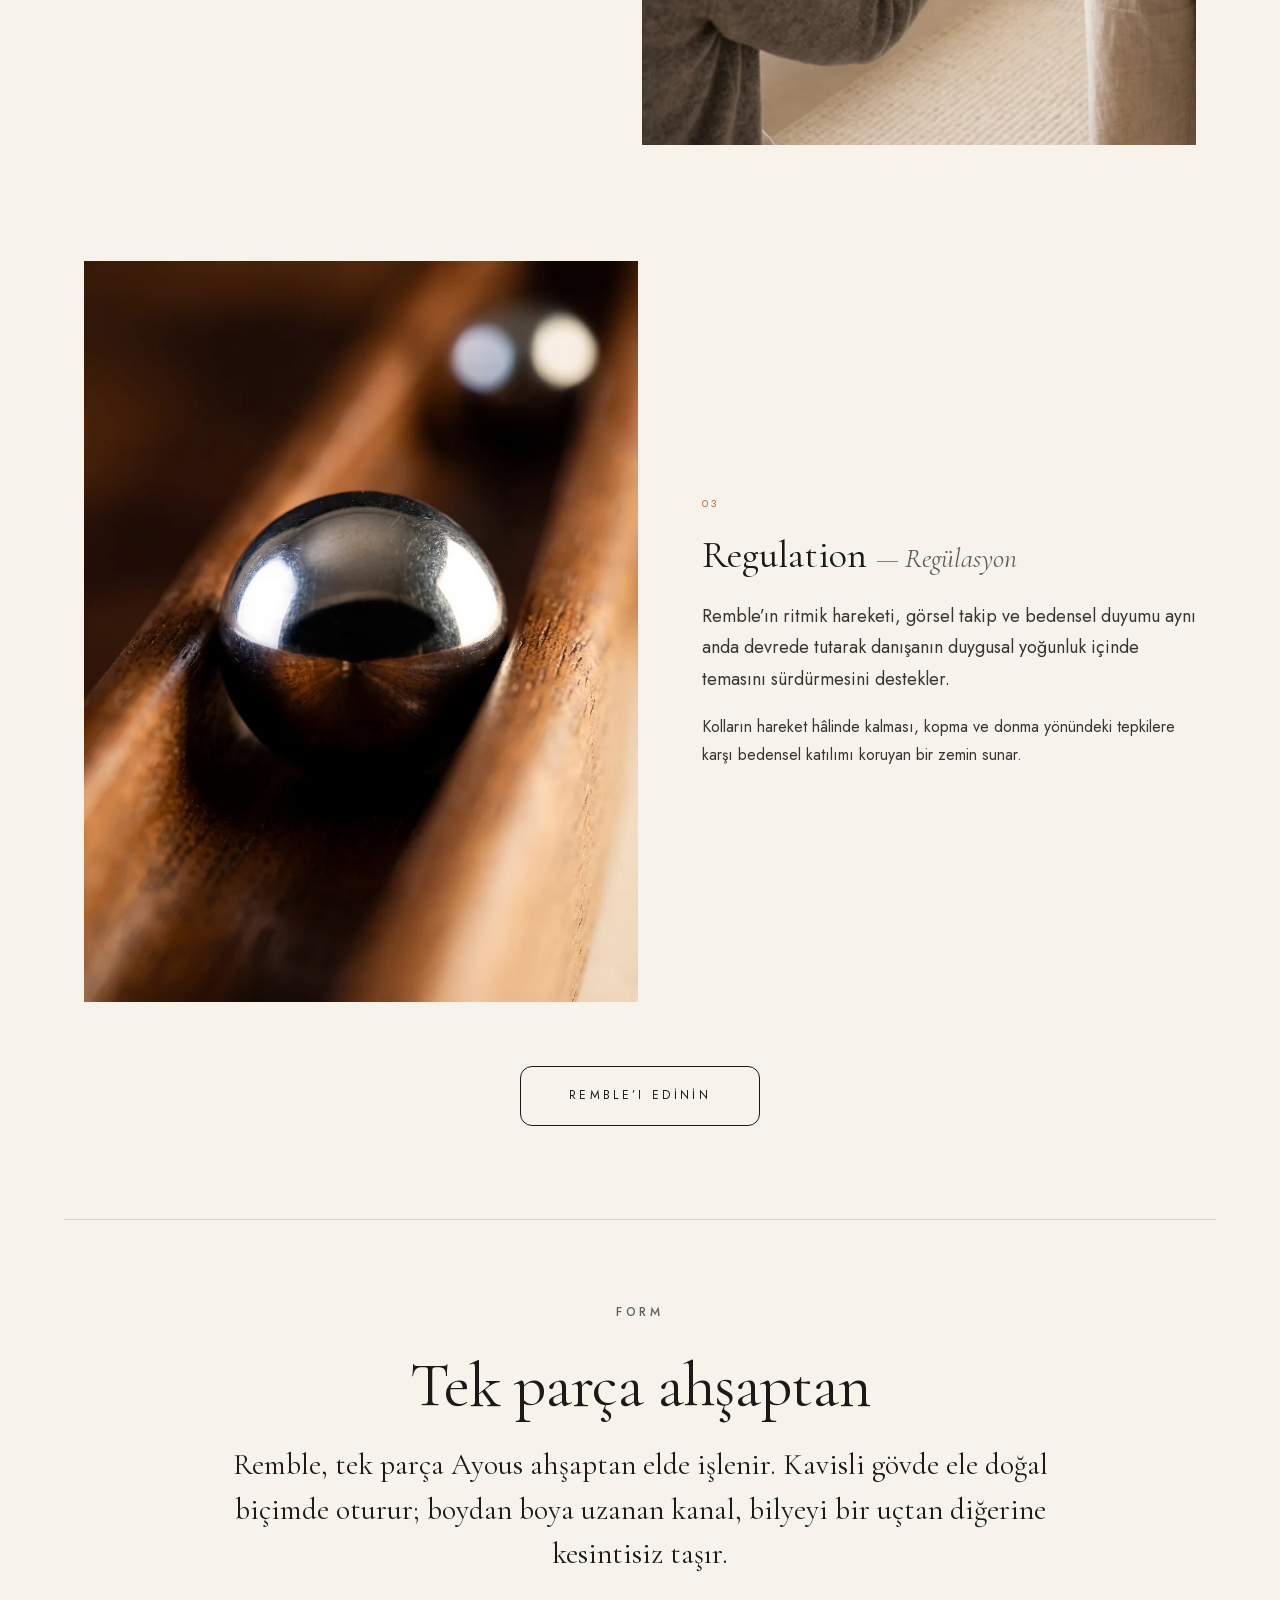
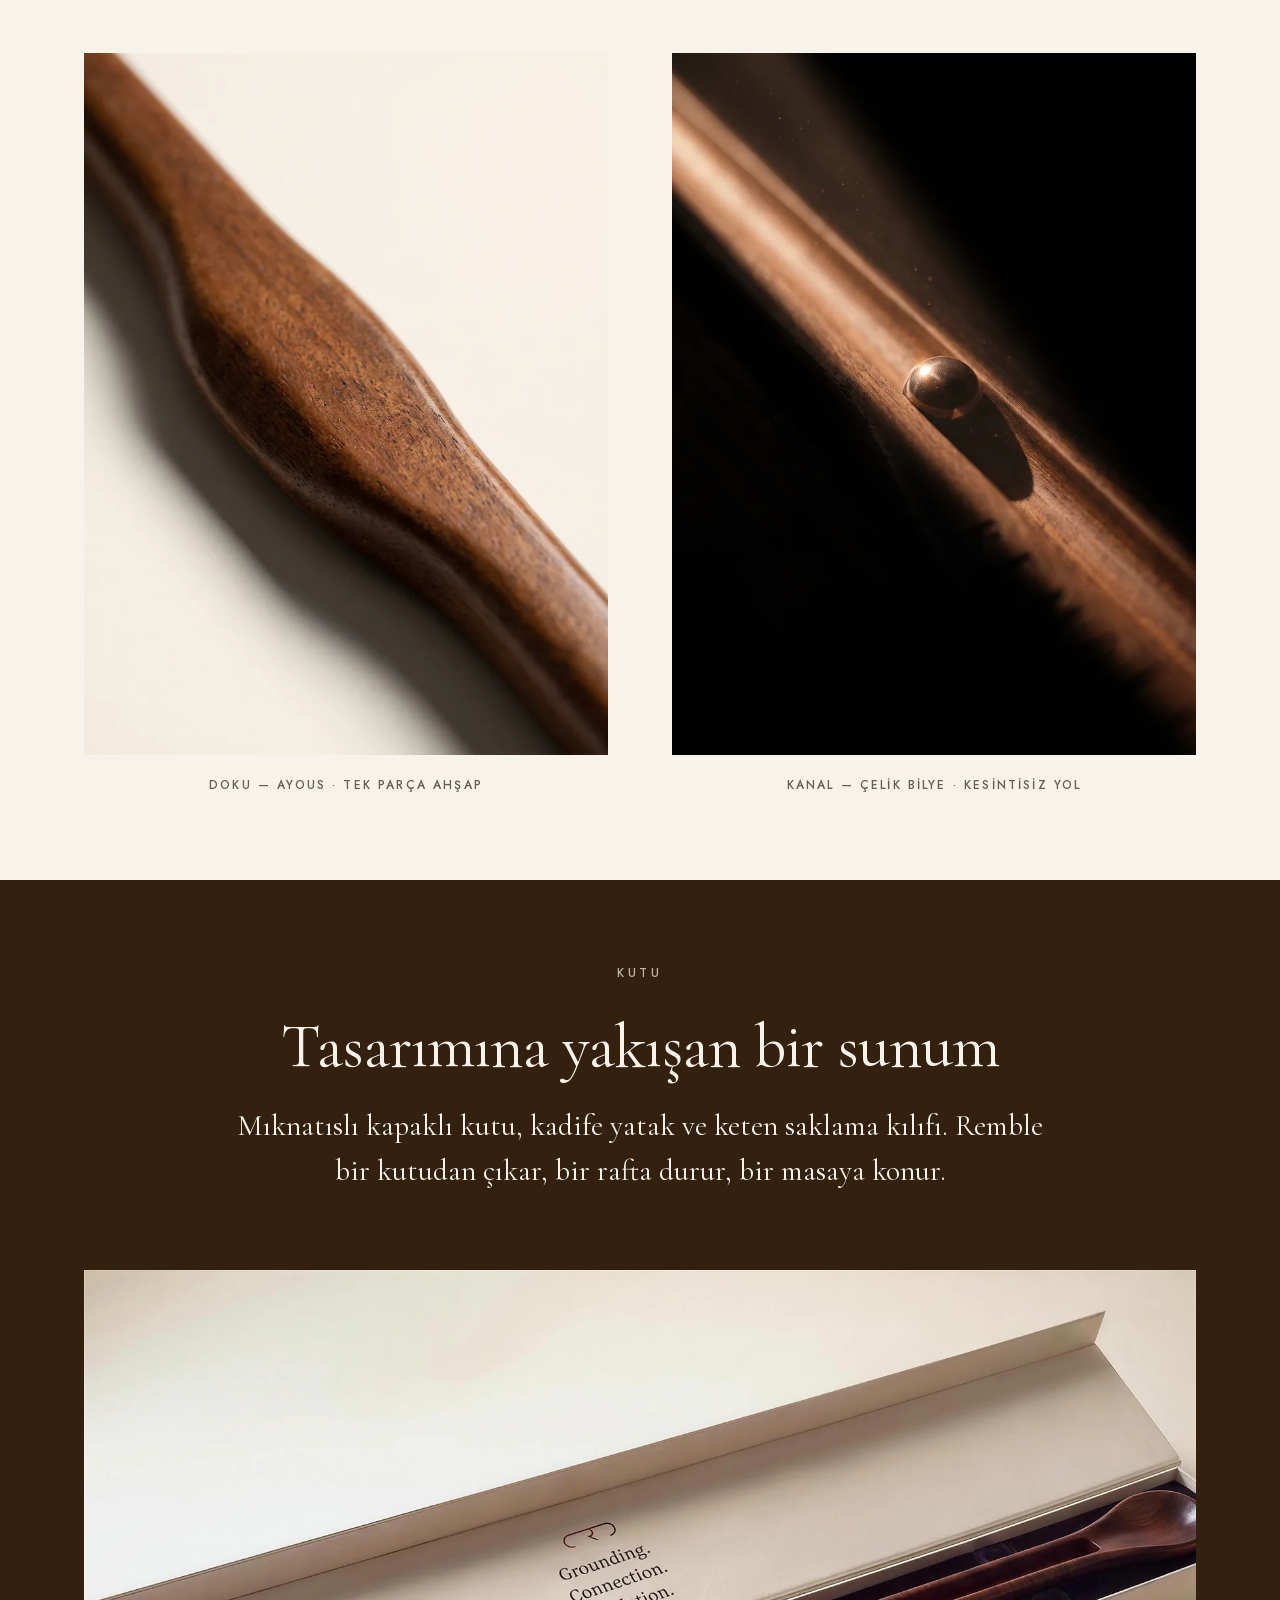
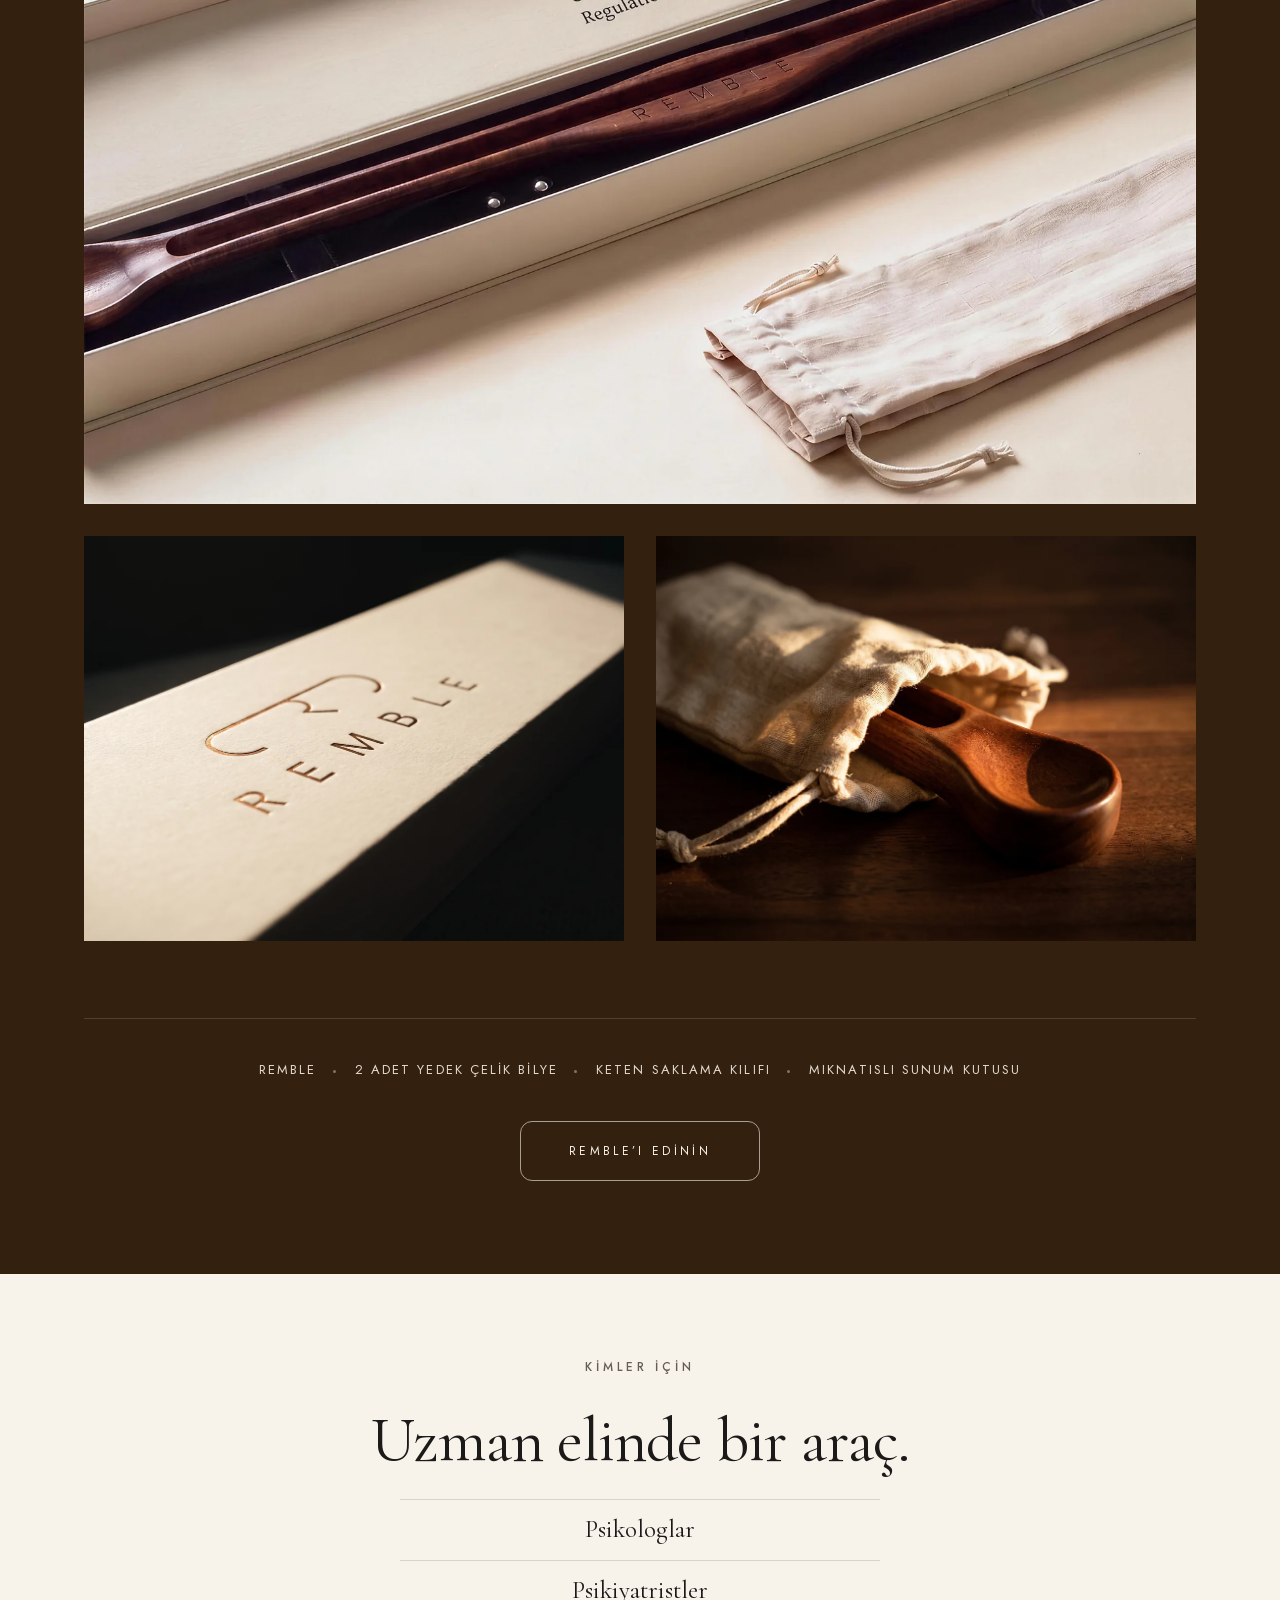
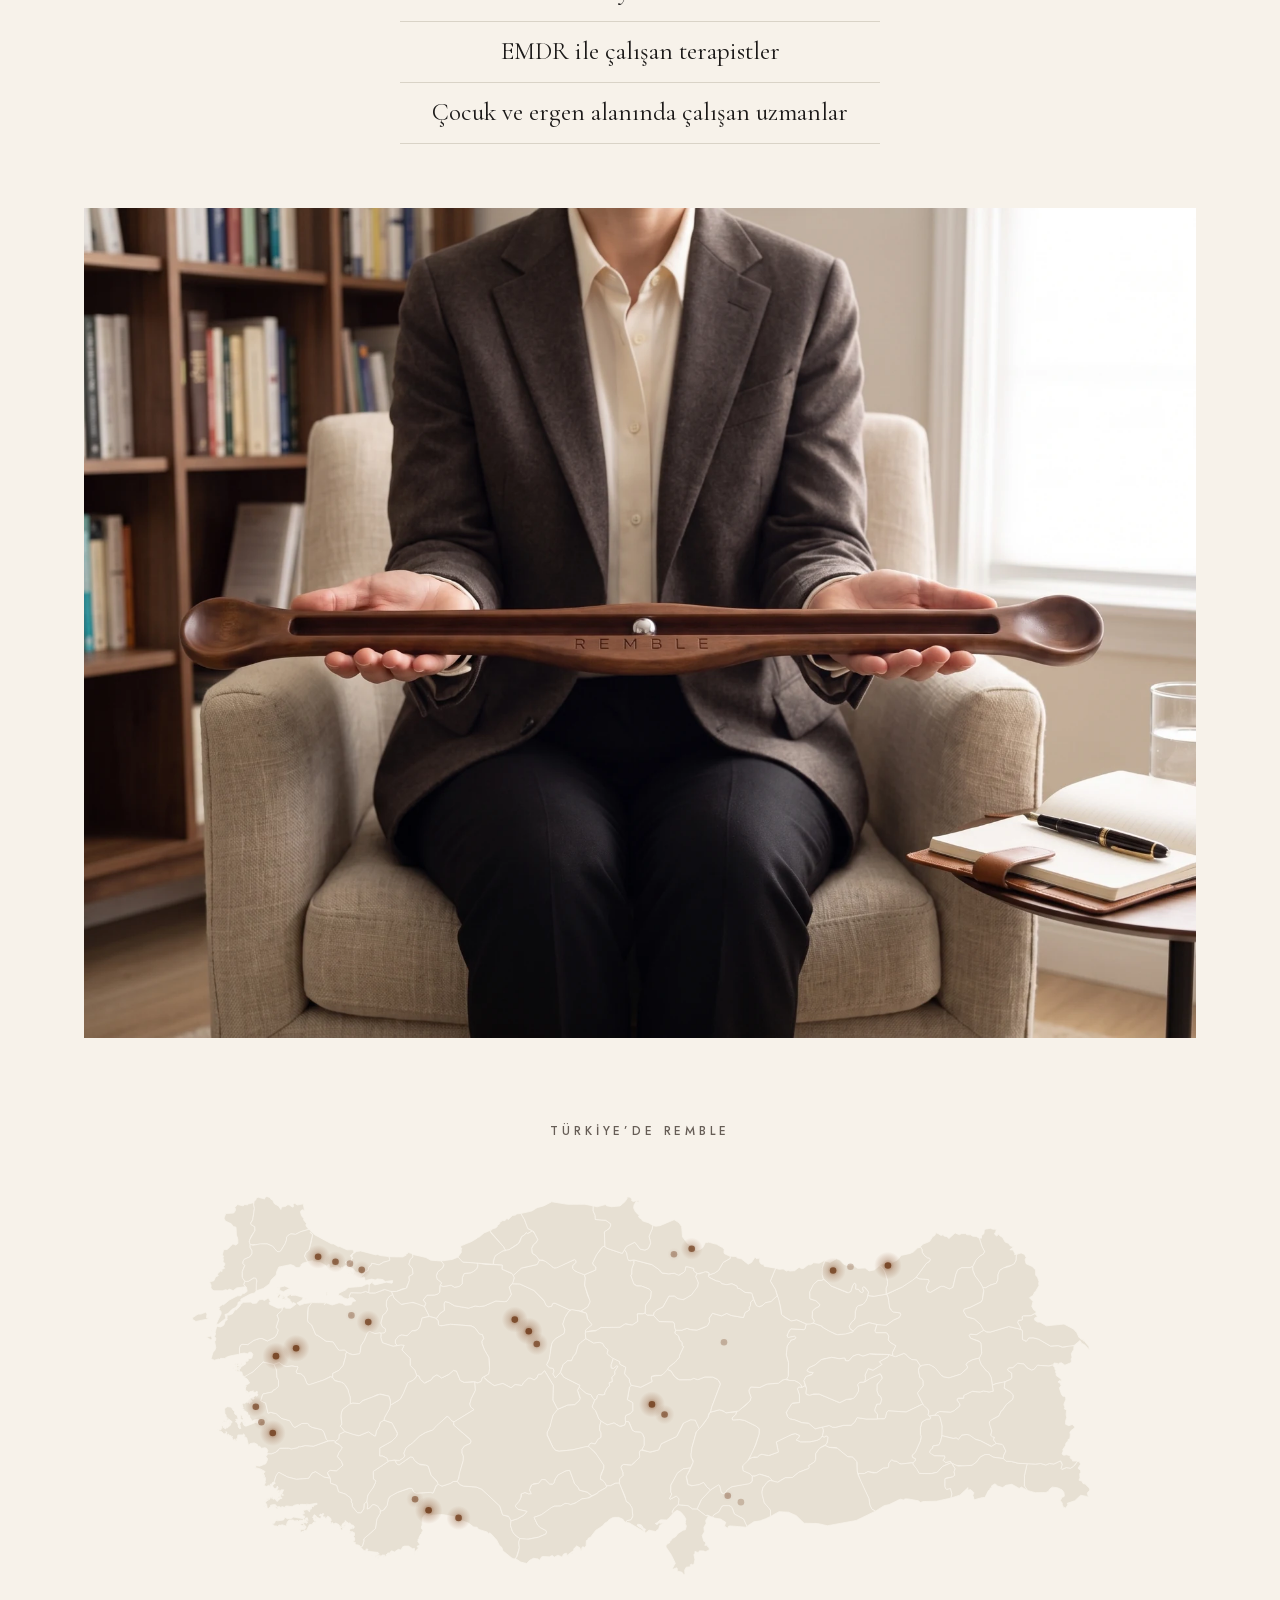
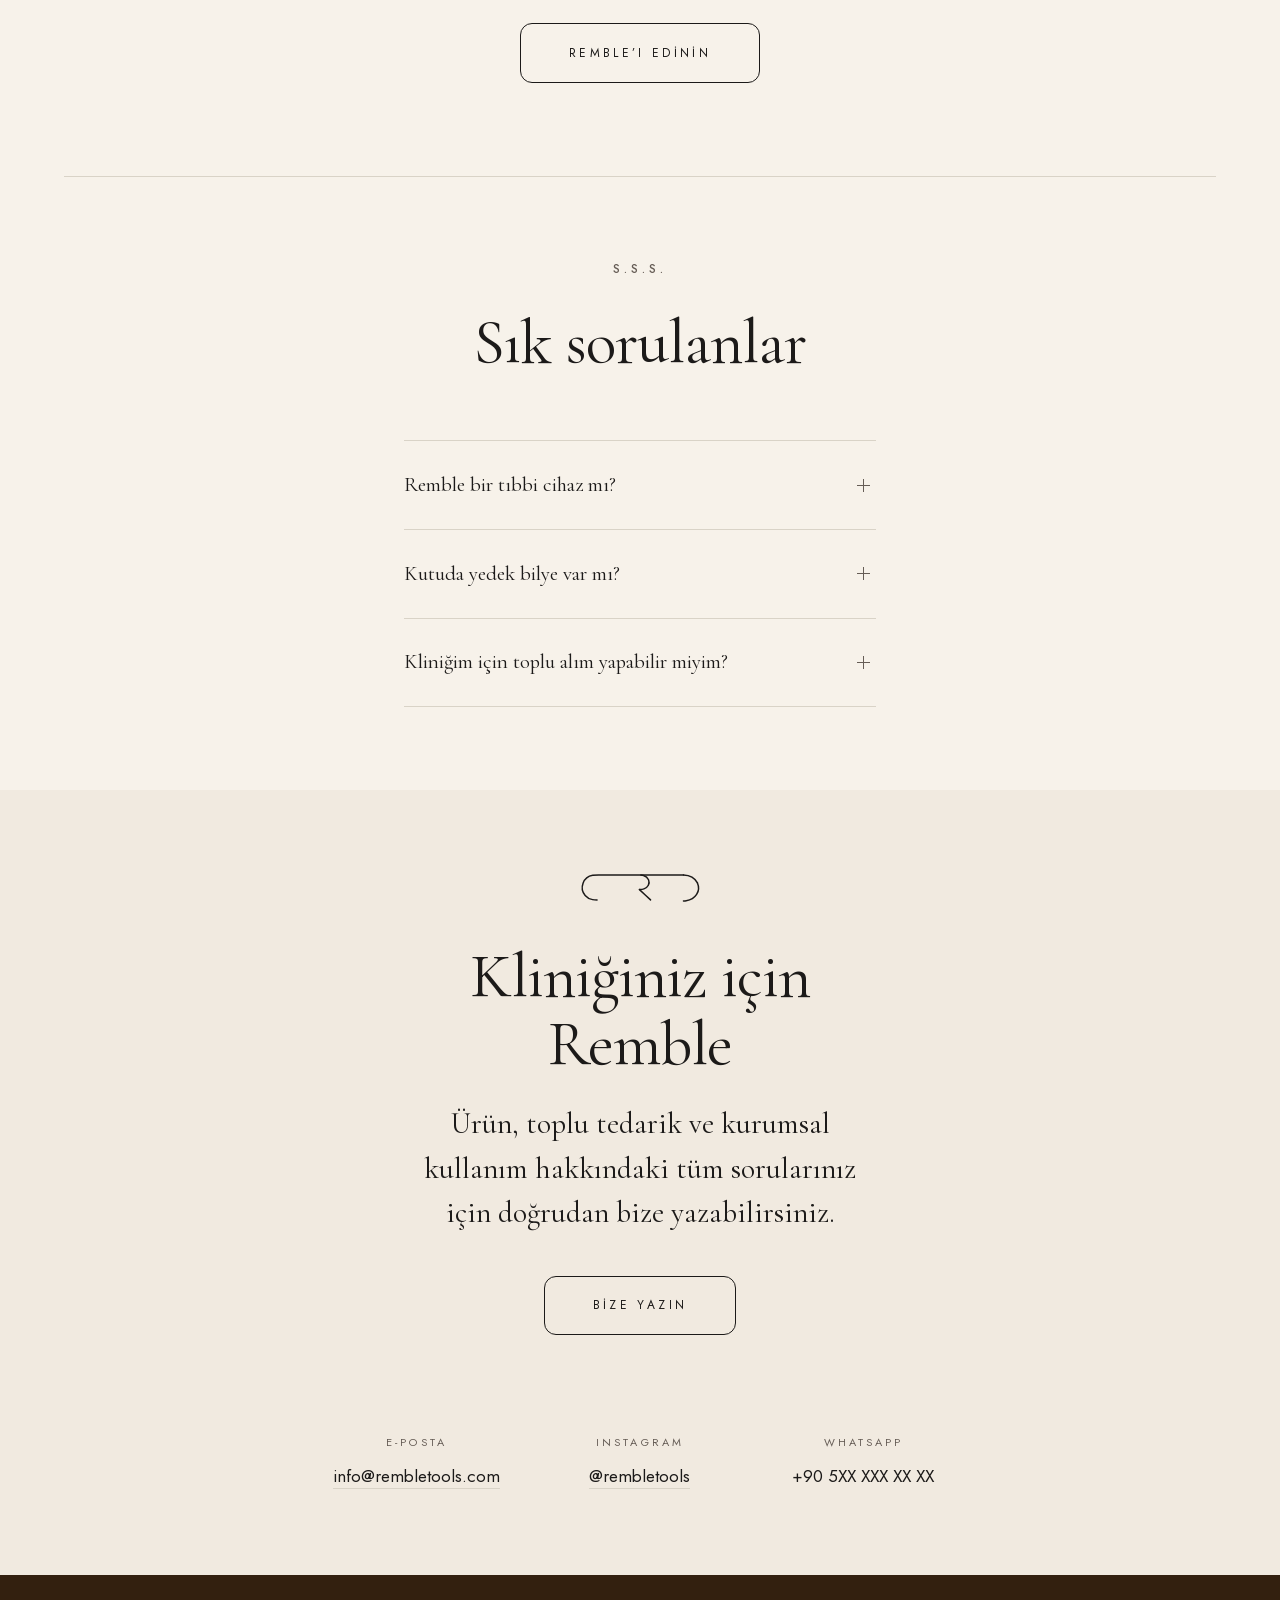
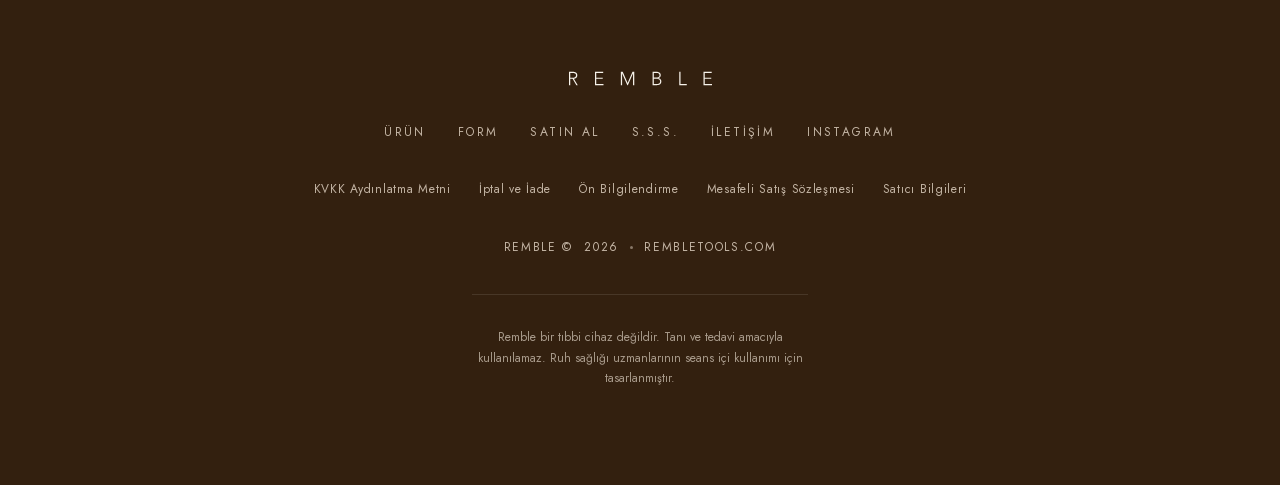
==== commit dc09b4eb: "Ürün menüsünde üzerine gelinen satır hafifçe öne çıkıyor Co-Authored-By: Claude Fable 5.1 <noreply@a" ====
--- a/index.html
+++ b/index.html
@@ -23,7 +23,7 @@
 
 <link rel="stylesheet" href="css/fonts.css?v=1">
 
-<link rel="stylesheet" href="css/style.css?v=43">
+<link rel="stylesheet" href="css/style.css?v=44">
 </head>
 <body>
 
--- a/css/style.css
+++ b/css/style.css
@@ -202,7 +202,15 @@
   letter-spacing:0; text-transform:none; color:var(--ink-mute); padding:0; position:static;
 }
 .nav .nav-menu .nav-product-name{ position:static; padding:0; font-size:inherit; letter-spacing:inherit; text-transform:inherit; font-weight:inherit; color:inherit; white-space:nowrap; }
+/* üzerine gelinen satır hafifçe öne çıksın */
+.nav .nav-menu .nav-product{ transition:color .3s var(--ease), transform .35s var(--ease); }
+.nav .nav-menu .nav-product:hover{ transform:translateX(4px); }
+.nav .nav-menu .nav-thumb,.nav .nav-menu .nav-thumb--q{ transition:transform .35s var(--ease), color .3s var(--ease); transform-origin:50% 50%; }
+.nav .nav-menu .nav-product:hover .nav-thumb{ transform:scale(1.06); }
 .nav .nav-menu .nav-product--soon{ cursor:default; color:var(--ink-mute); }
+.nav .nav-menu .nav-product--soon:hover{ color:var(--ink-soft); }
+.nav .nav-menu .nav-product--soon:hover .nav-thumb--q{ color:var(--ink-soft); }
+@media (prefers-reduced-motion:reduce){ .nav .nav-menu .nav-product,.nav .nav-menu .nav-thumb{ transition:none; transform:none !important; } }
 
 .nav-toggle{ display:none; width:32px; height:32px; position:relative; }
 .nav-toggle span{
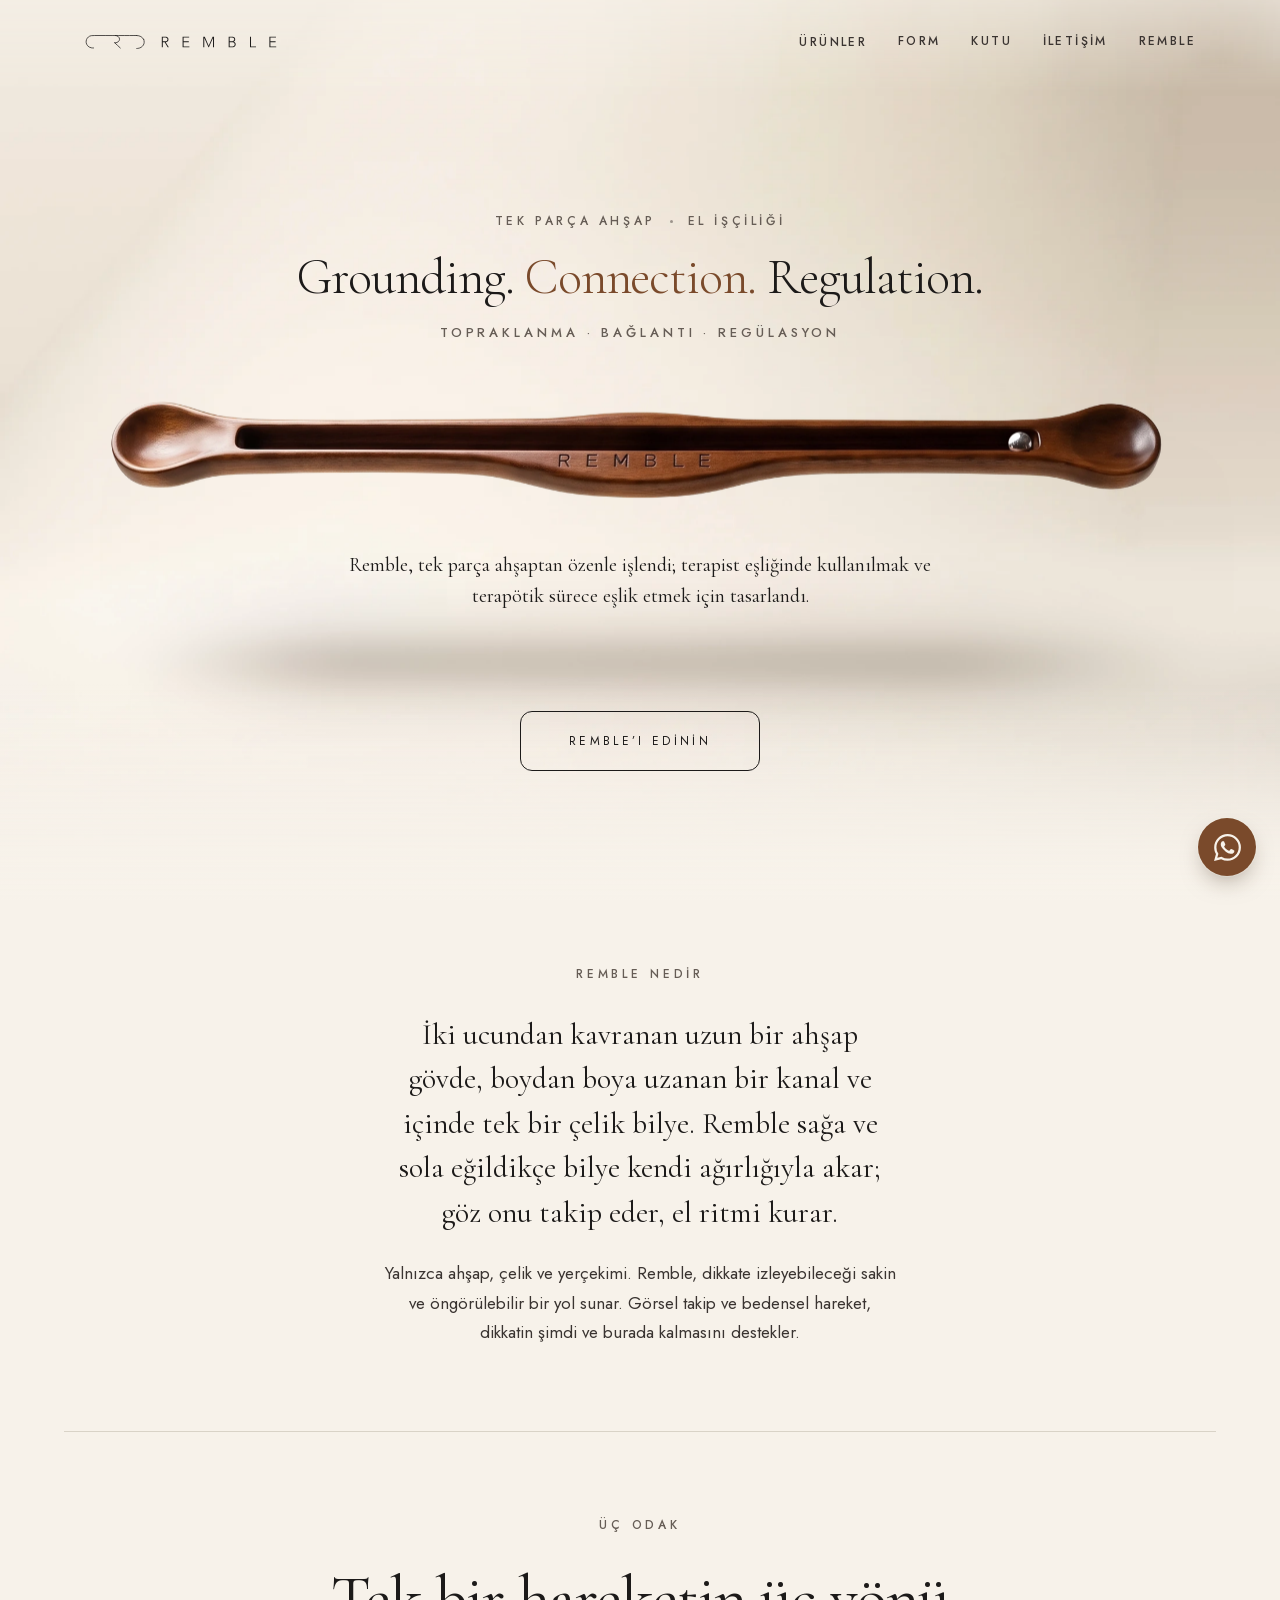
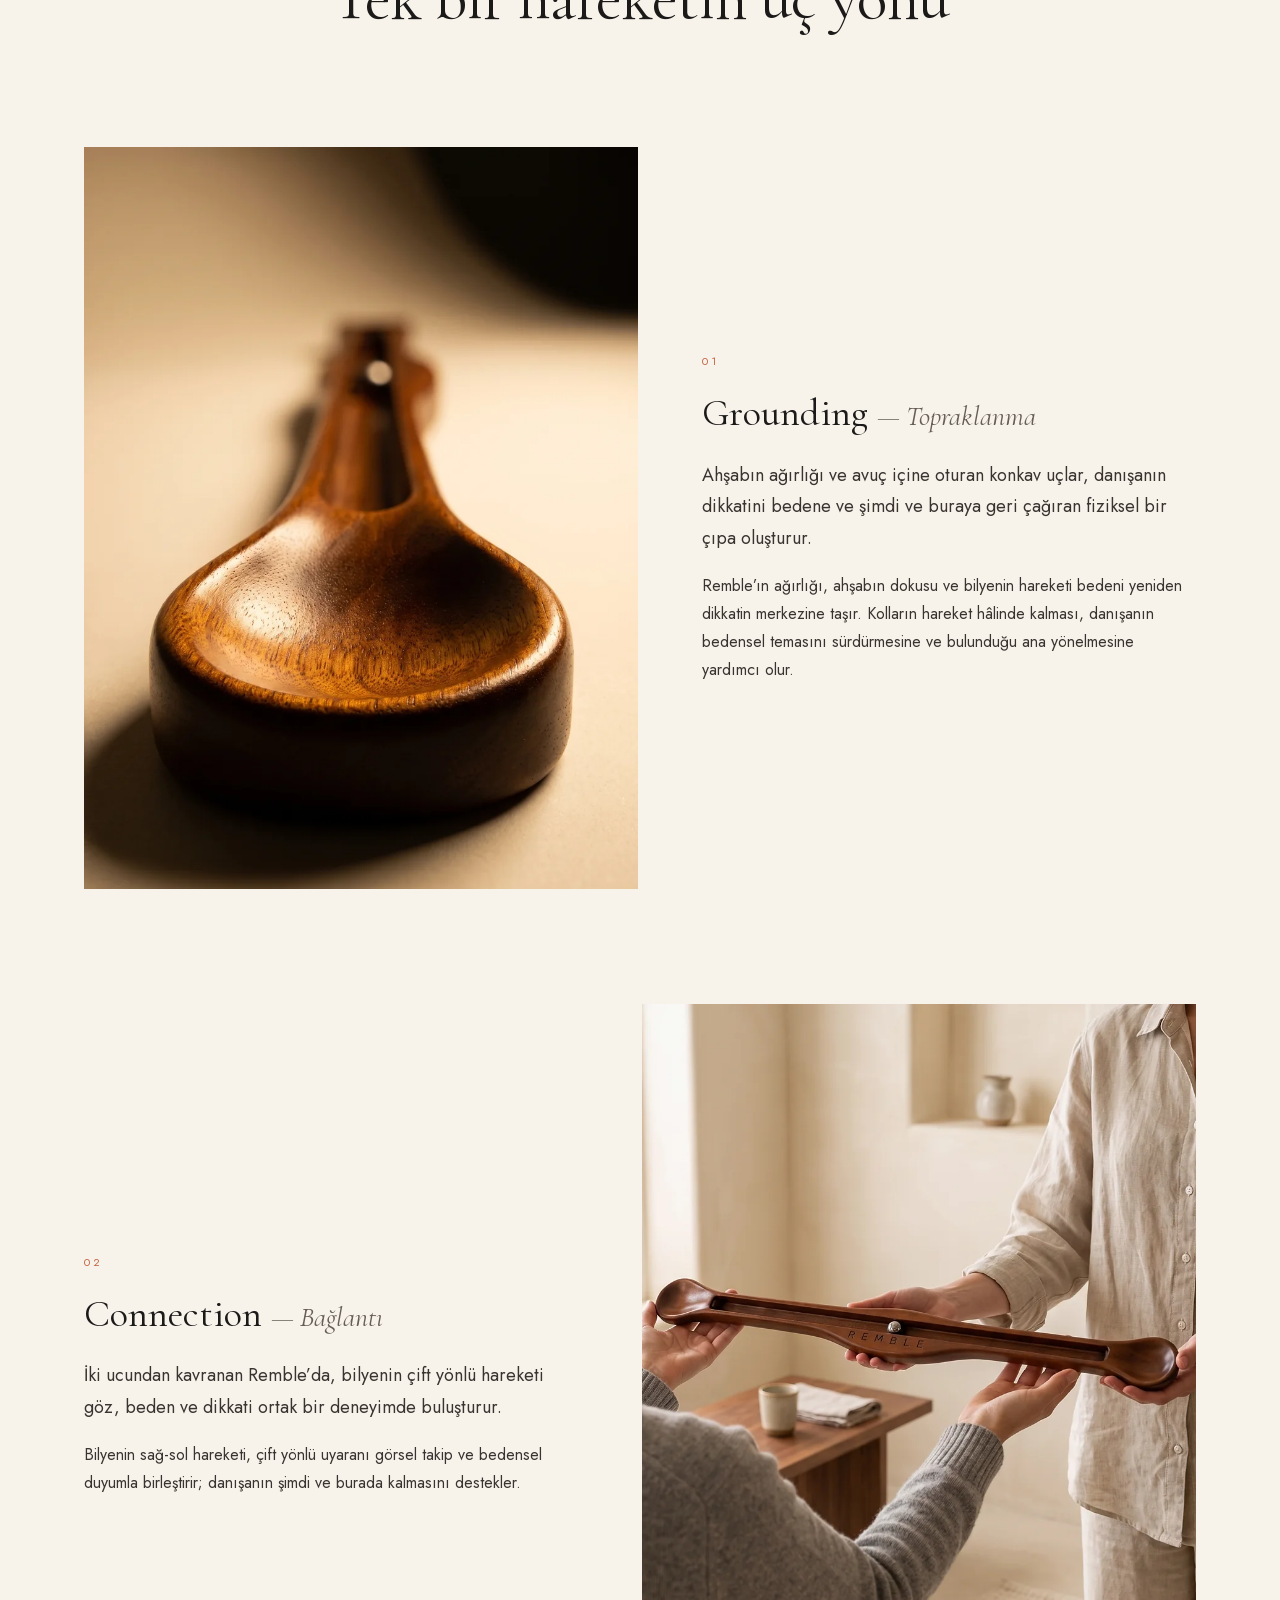
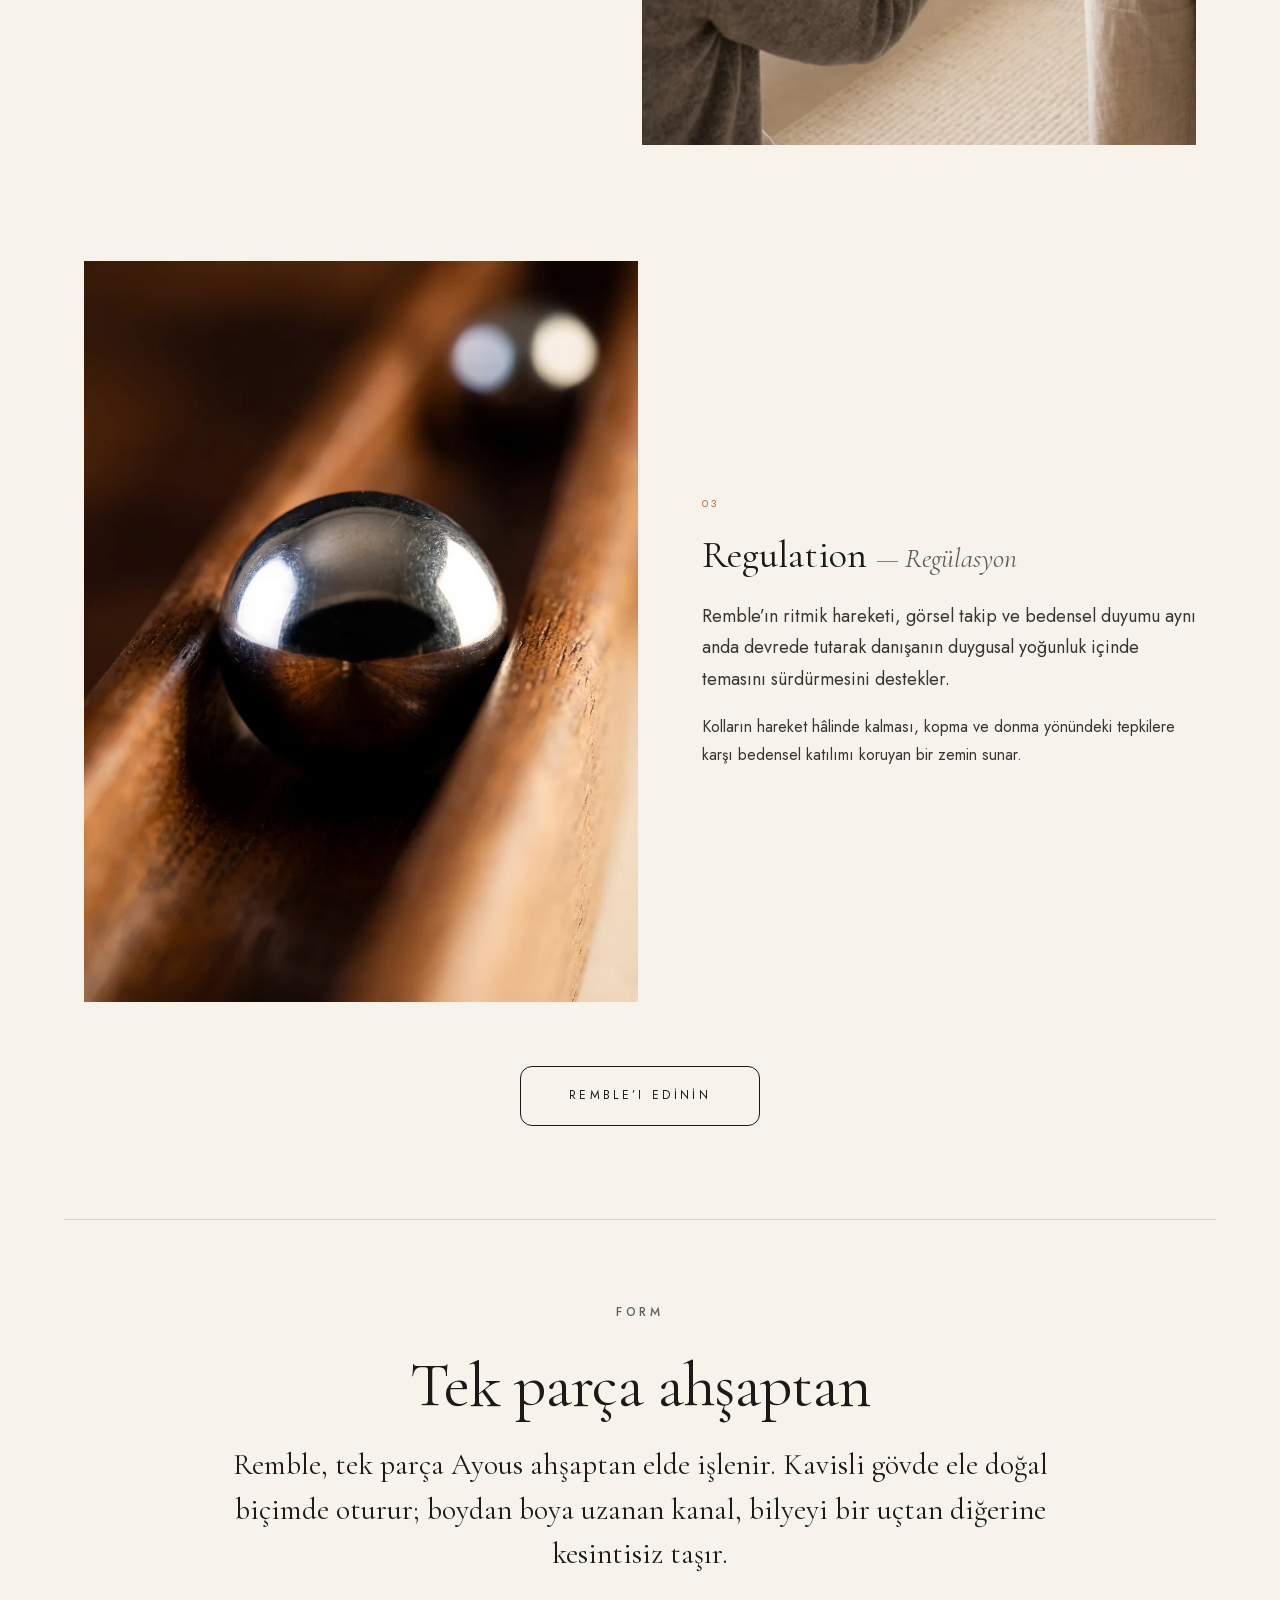
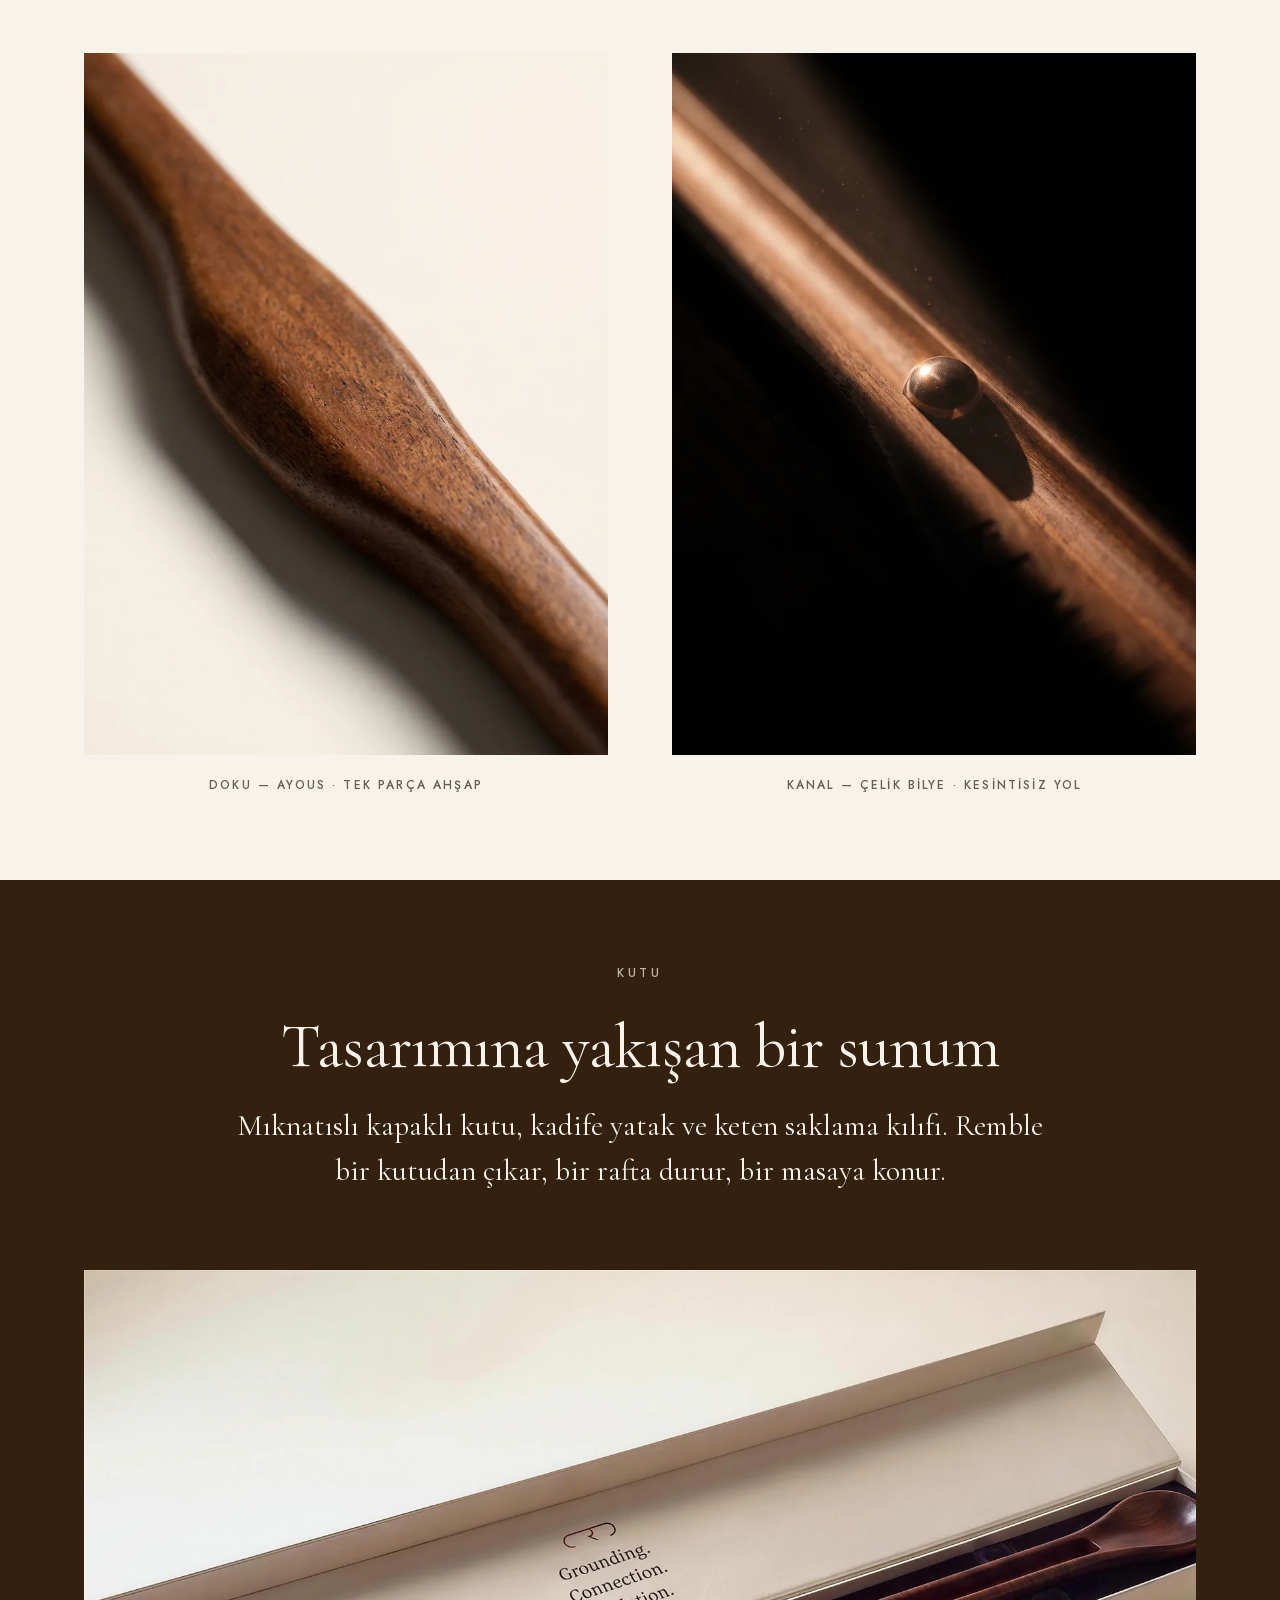
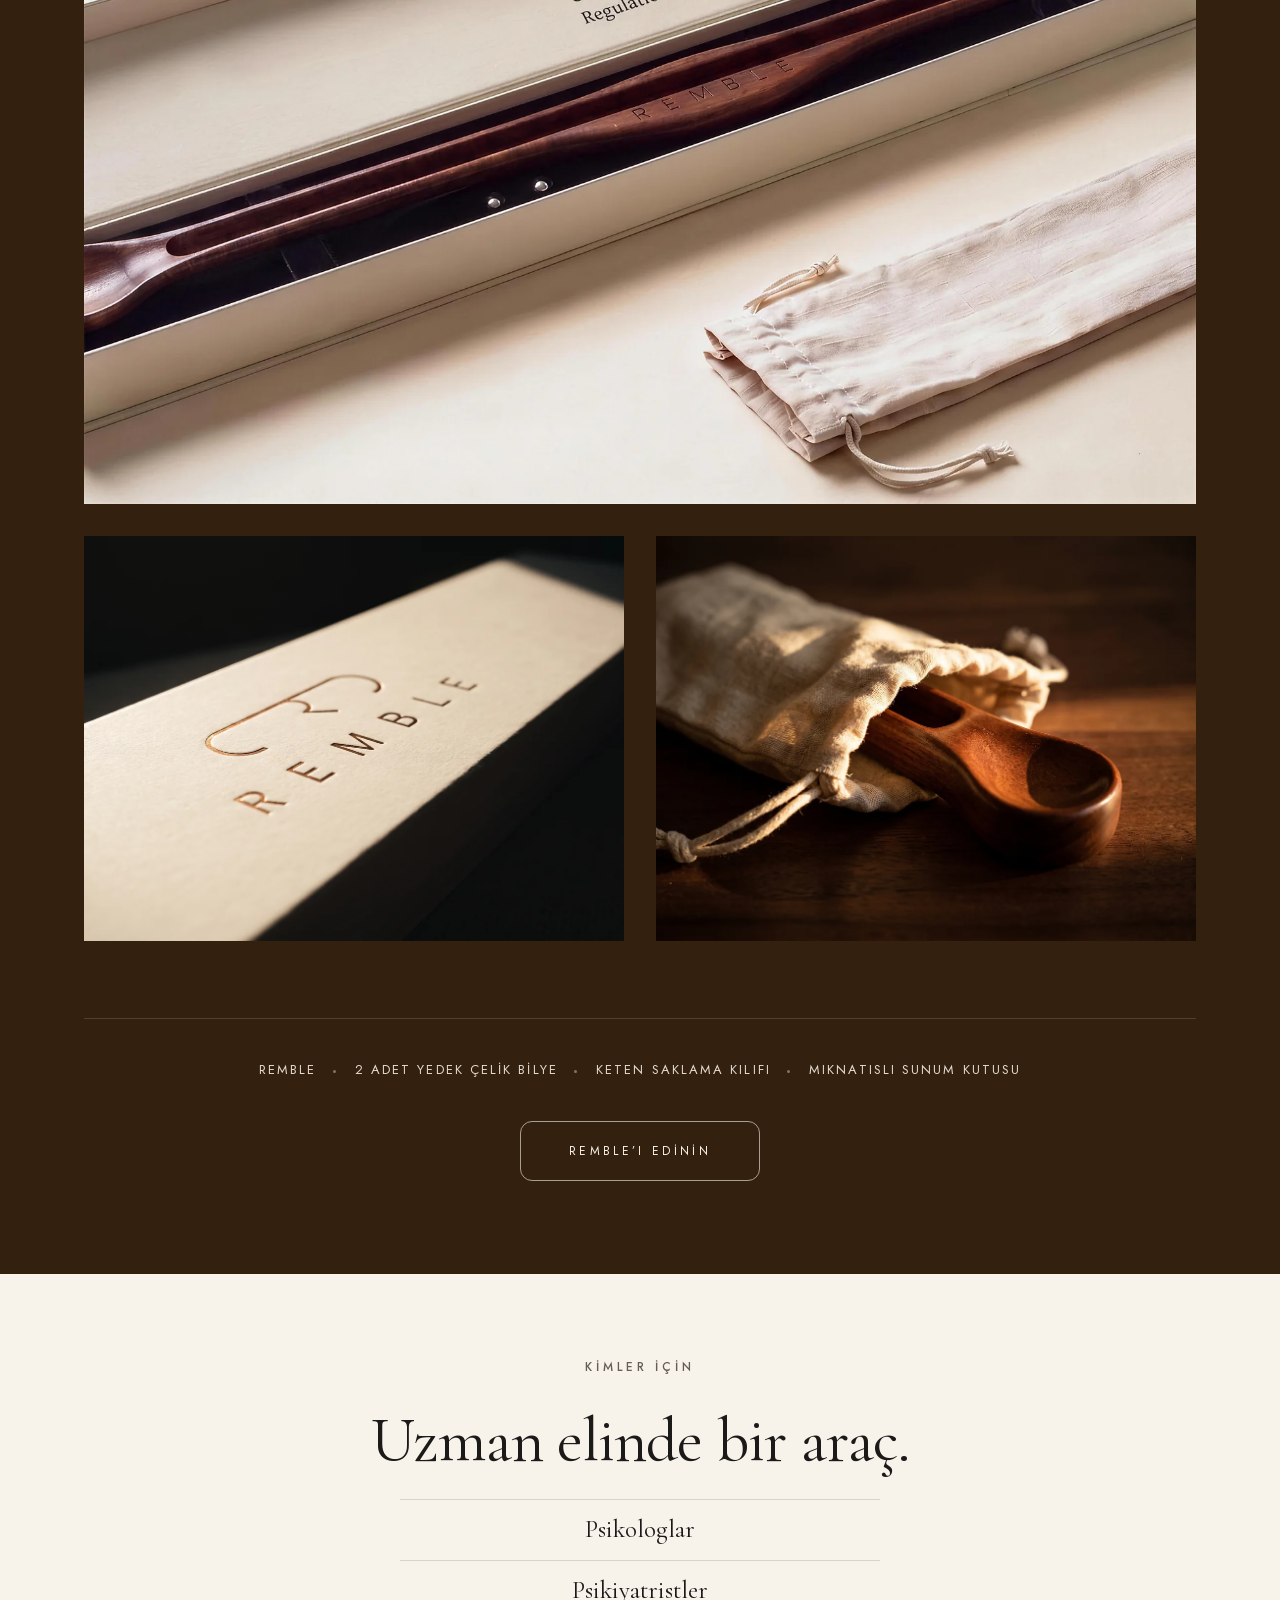
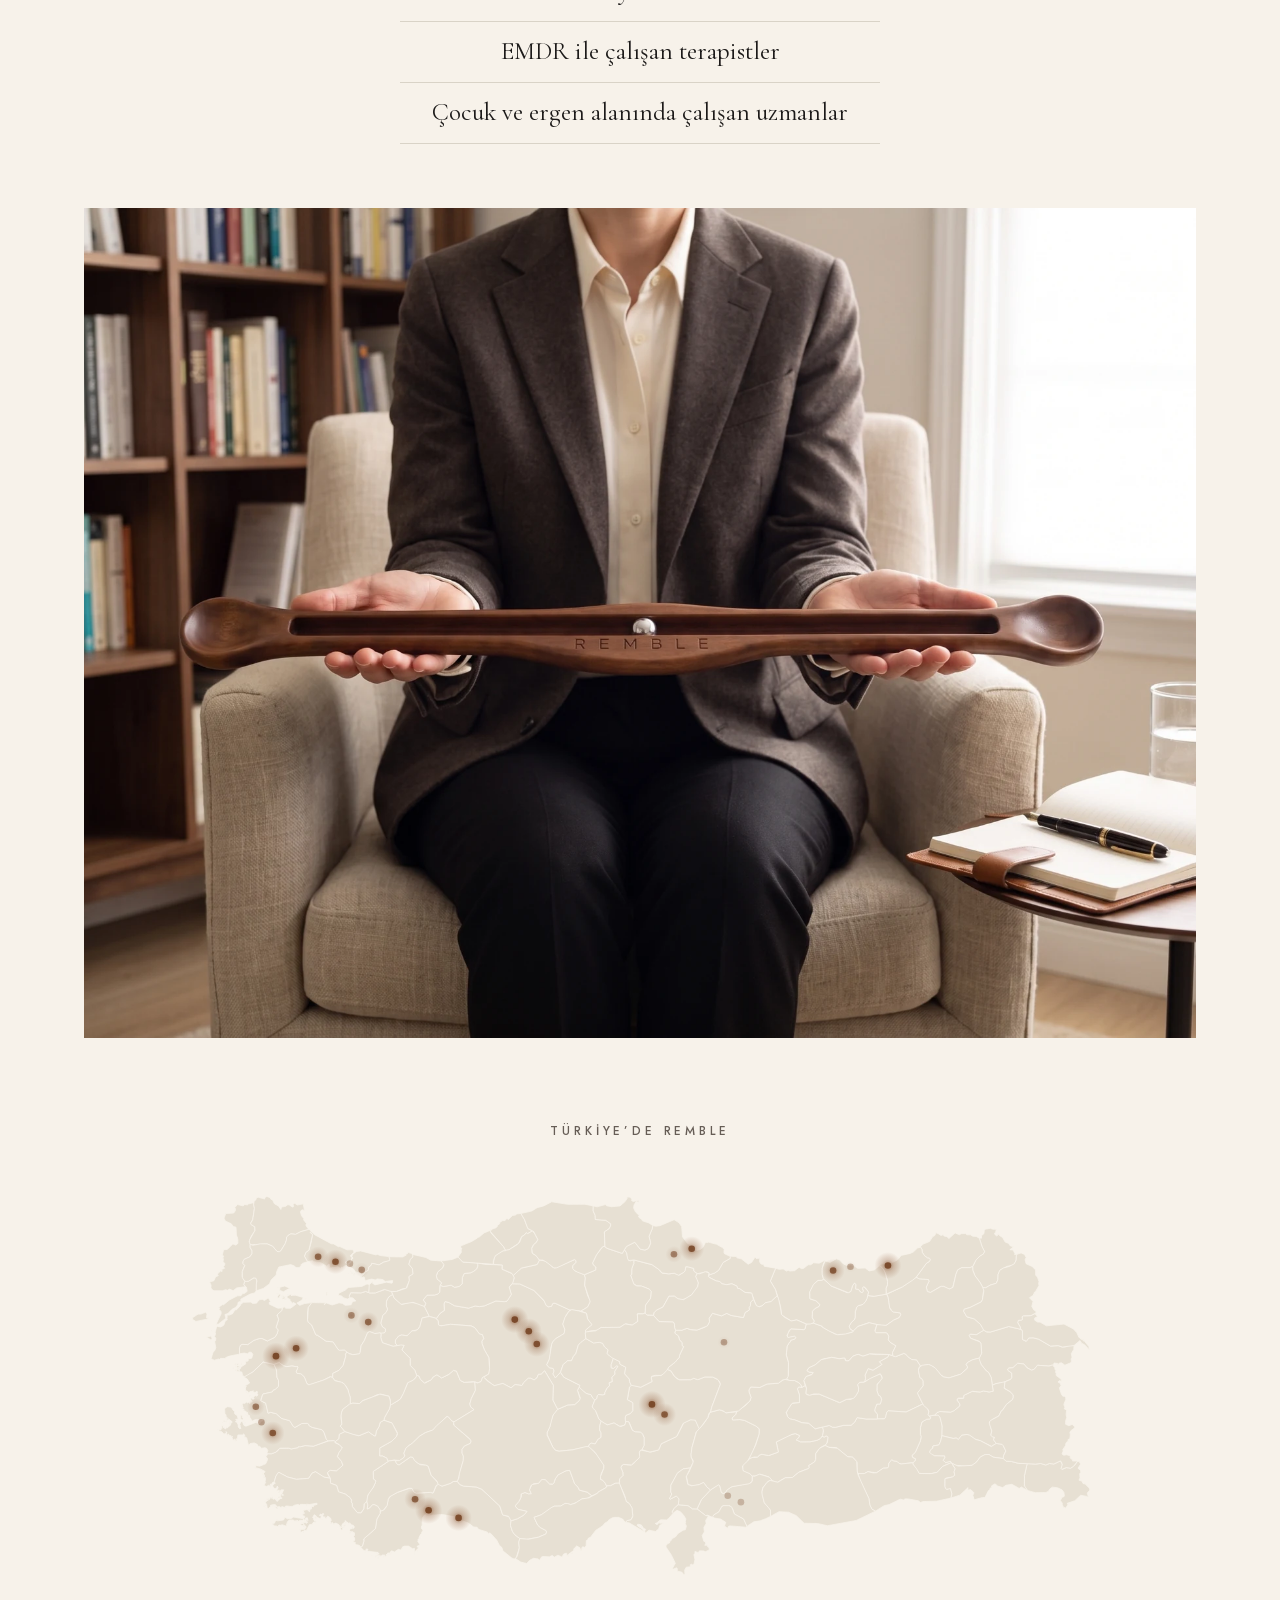
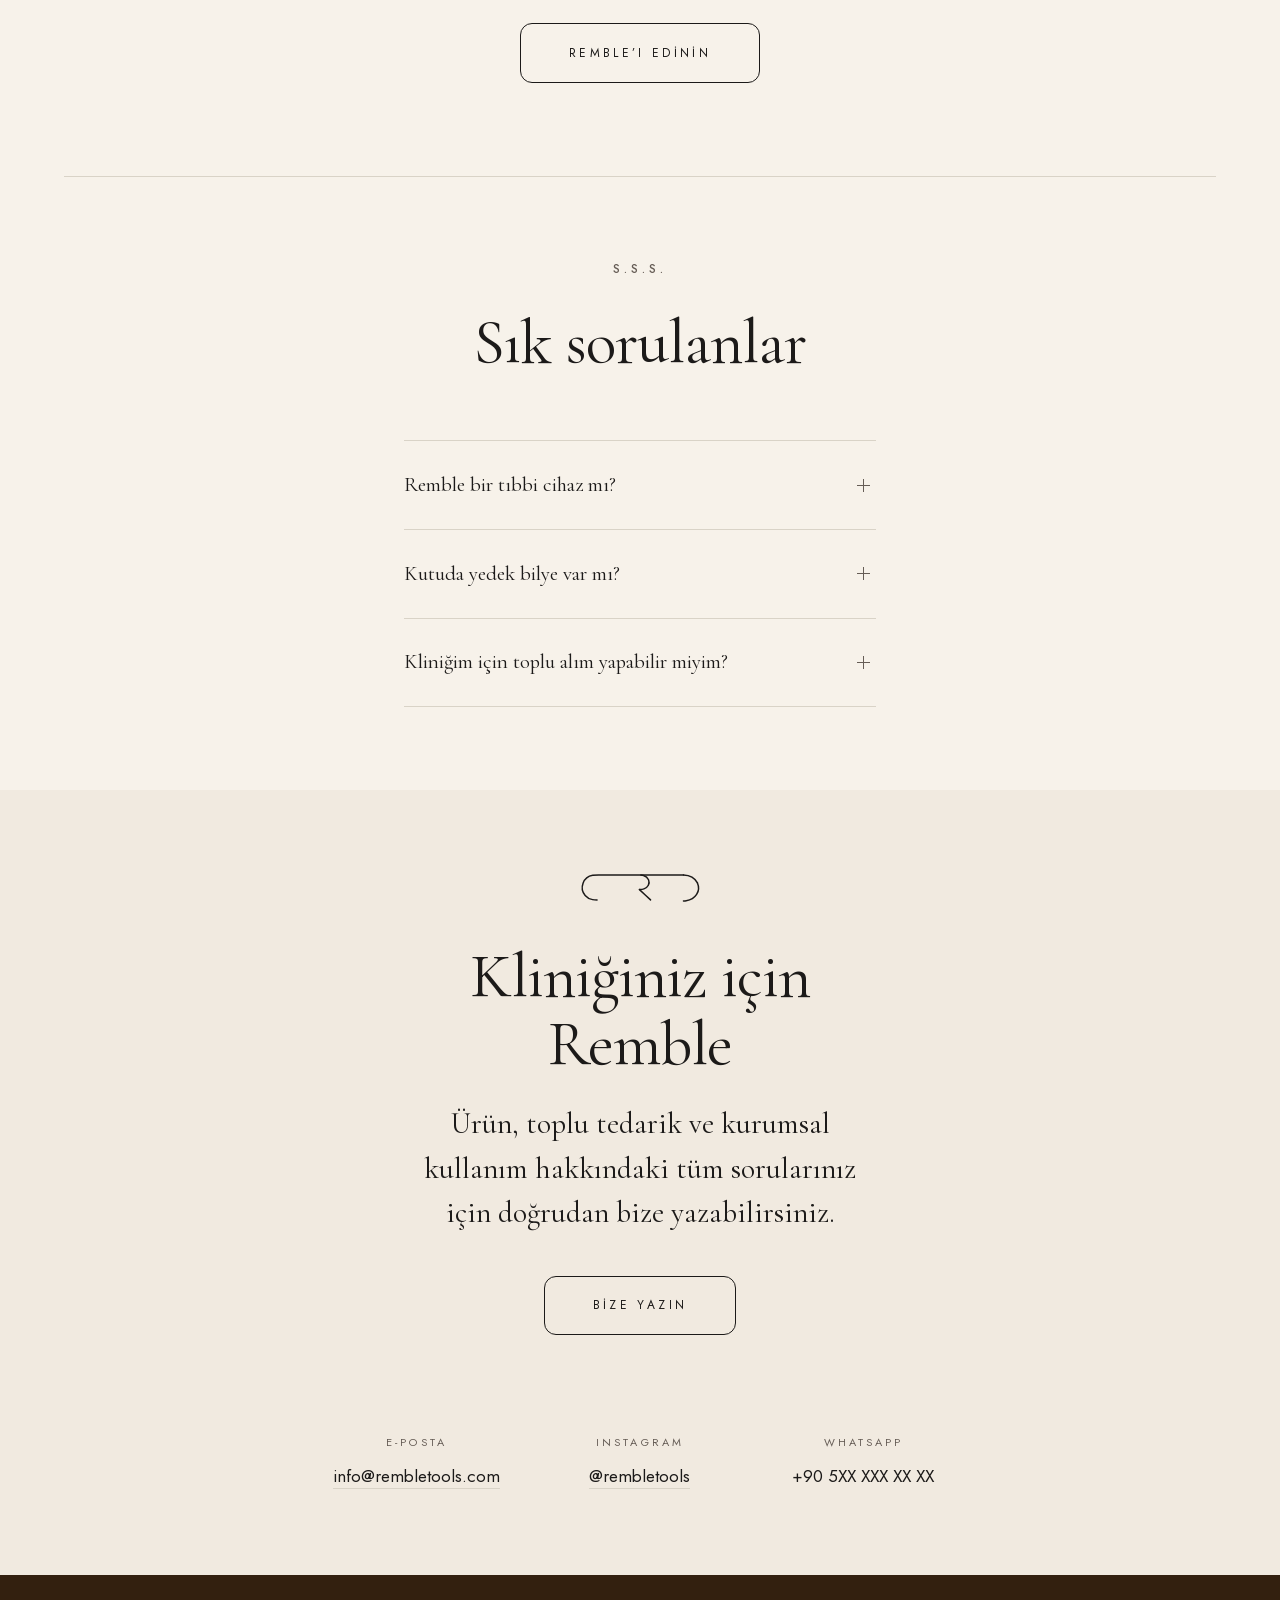
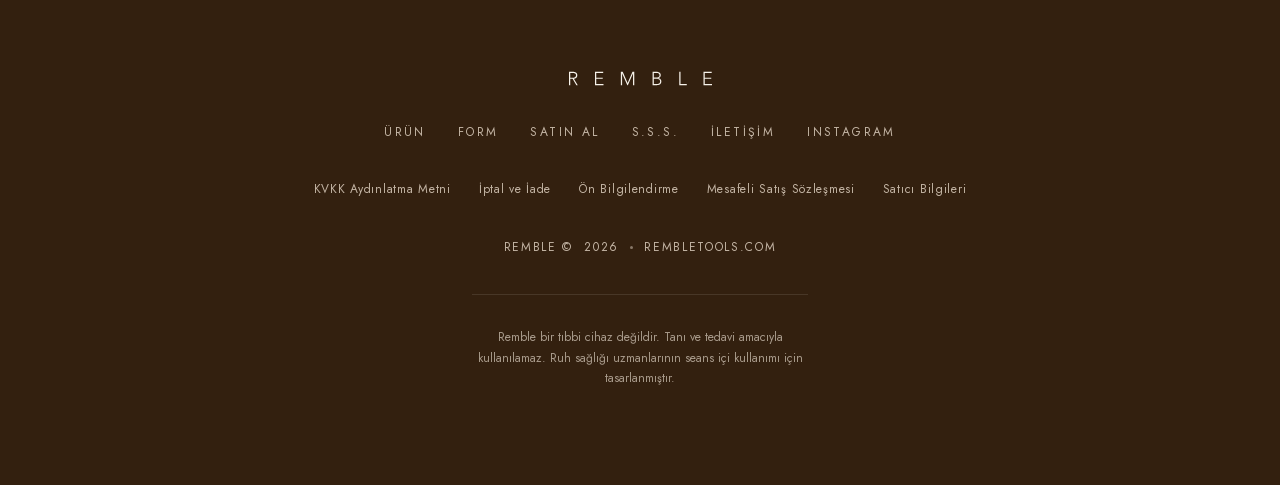
==== commit 2dd5e9f2: "Menüde Ürün → Ürünler Co-Authored-By: Claude Fable 5.1 <noreply@anthropic.com>" ====
--- a/index.html
+++ b/index.html
@@ -39,7 +39,7 @@
 
     <nav class="nav" aria-label="Ana menü">
       <div class="nav-item has-menu">
-        <button class="nav-trigger" type="button" aria-expanded="false" aria-haspopup="true">Ürün</button>
+        <button class="nav-trigger" type="button" aria-expanded="false" aria-haspopup="true">Ürünler</button>
         <div class="nav-menu" role="menu" aria-label="Ürünler">
           <a class="nav-product" role="menuitem" href="satin-al.html">
             <img class="nav-thumb" src="assets/img/nav-remble-origin.png" alt="" width="360" height="34"><span class="nav-product-name" lang="en">Remble Origin</span>
@@ -62,7 +62,7 @@
 
   <nav class="mobile-nav" id="mobile-nav" aria-label="Mobil menü" data-open="false">
     <div class="mobile-group">
-      <span class="mobile-label">Ürün</span>
+      <span class="mobile-label">Ürünler</span>
       <a class="mobile-sub" href="satin-al.html">Remble Origin</a>
       <span class="mobile-sub mobile-sub--soon">Remble Playland</span>
     </div>
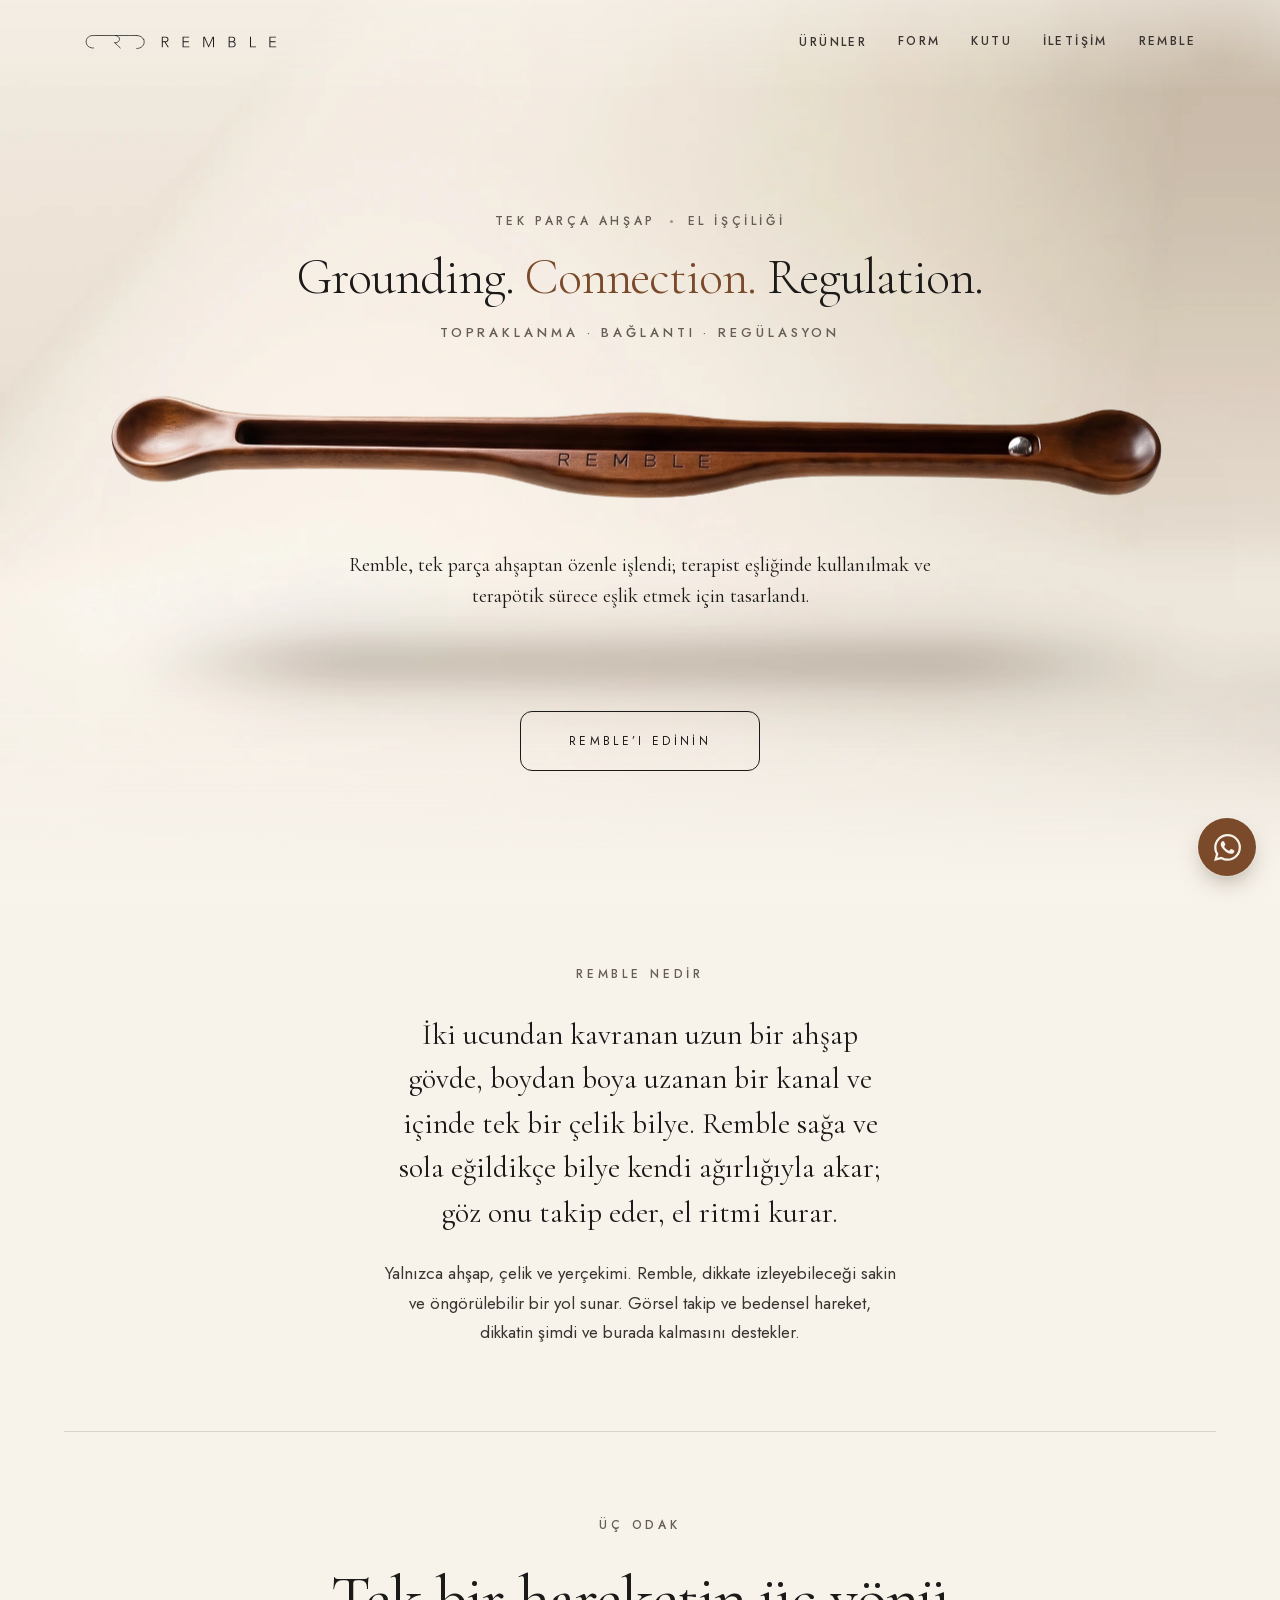
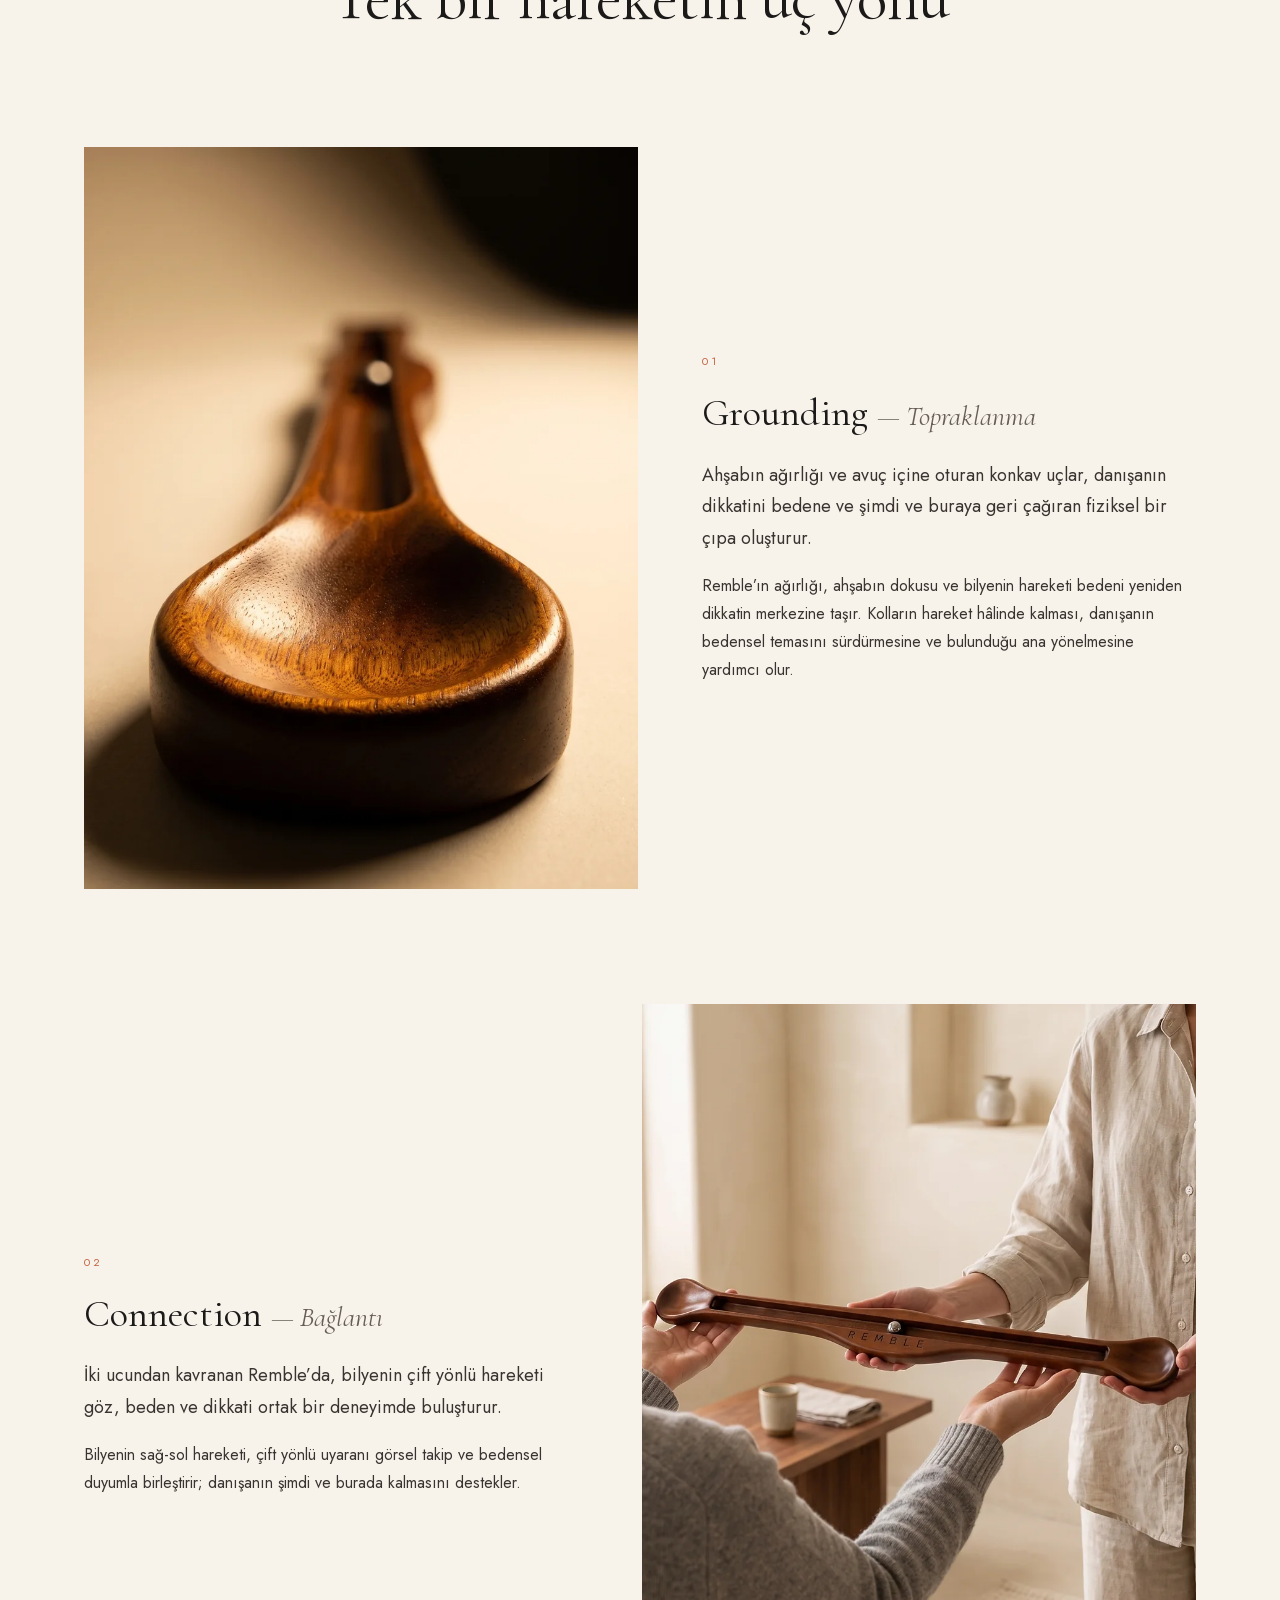
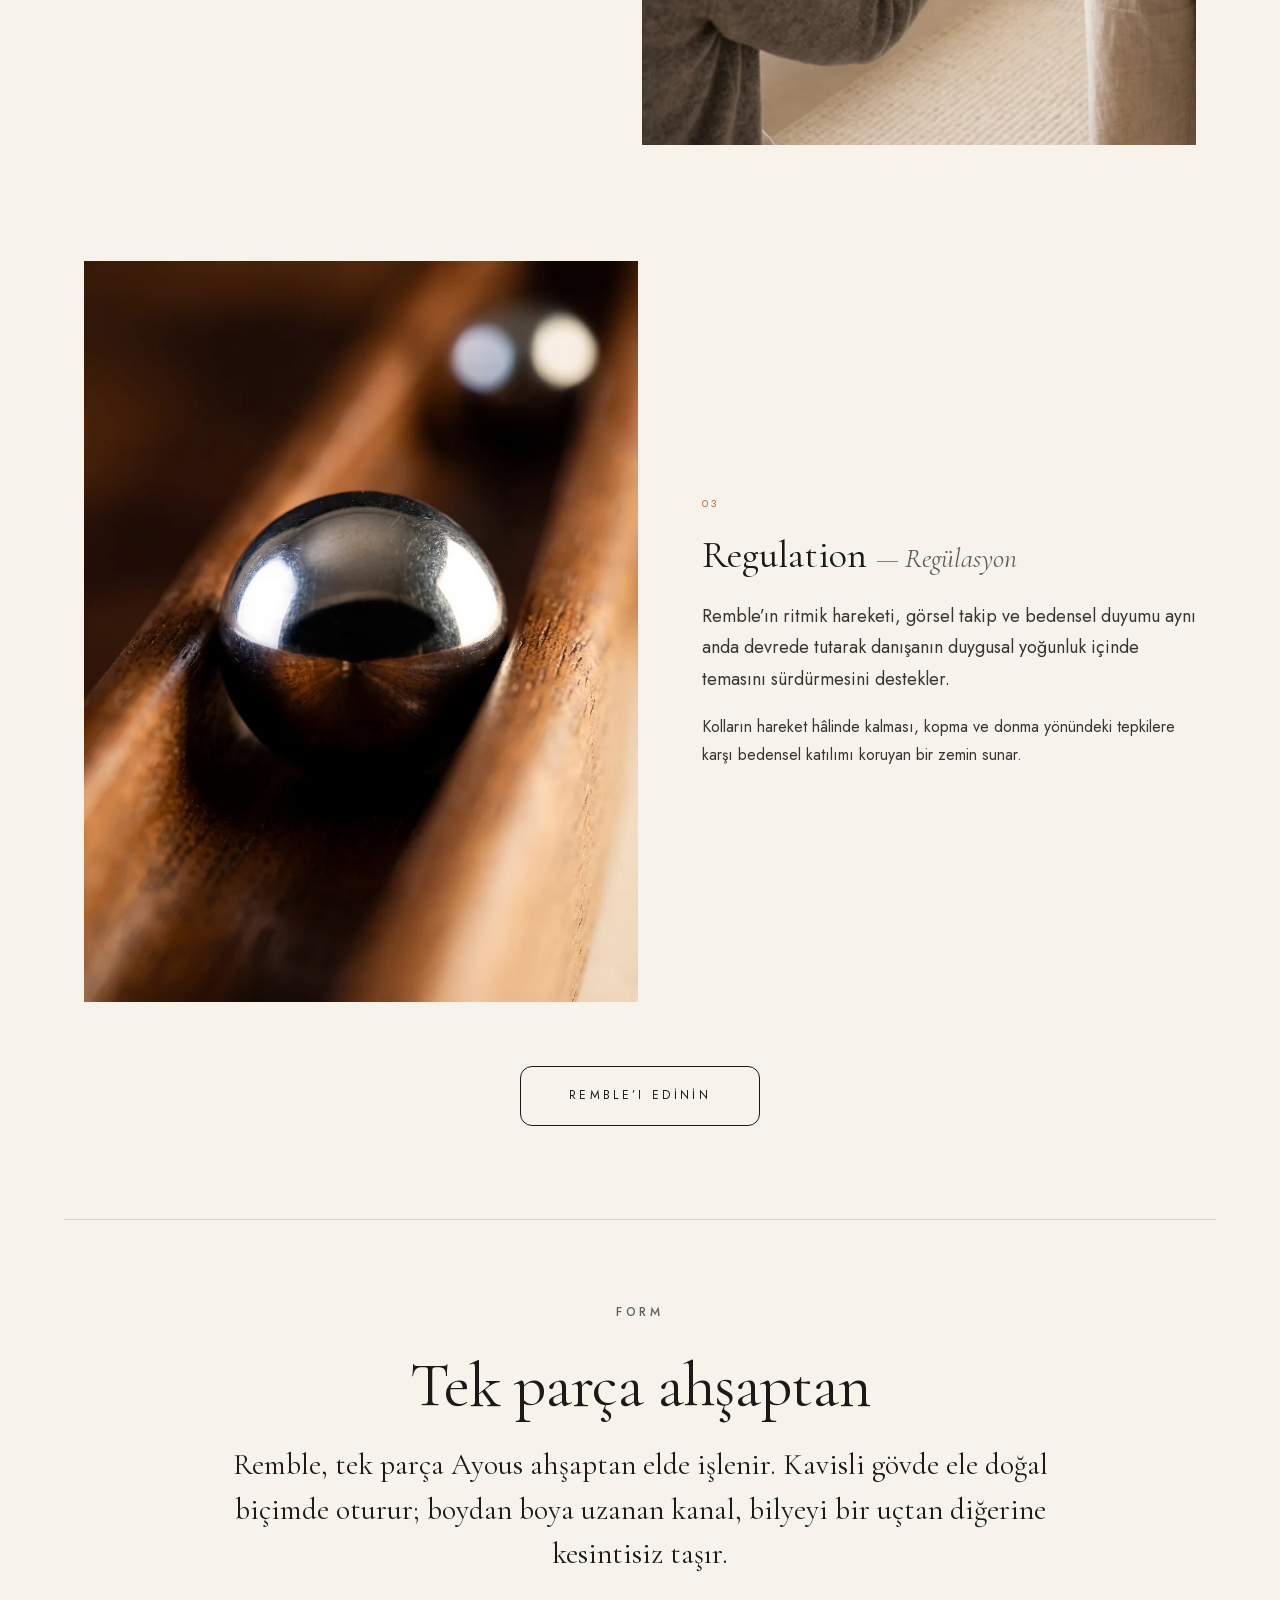
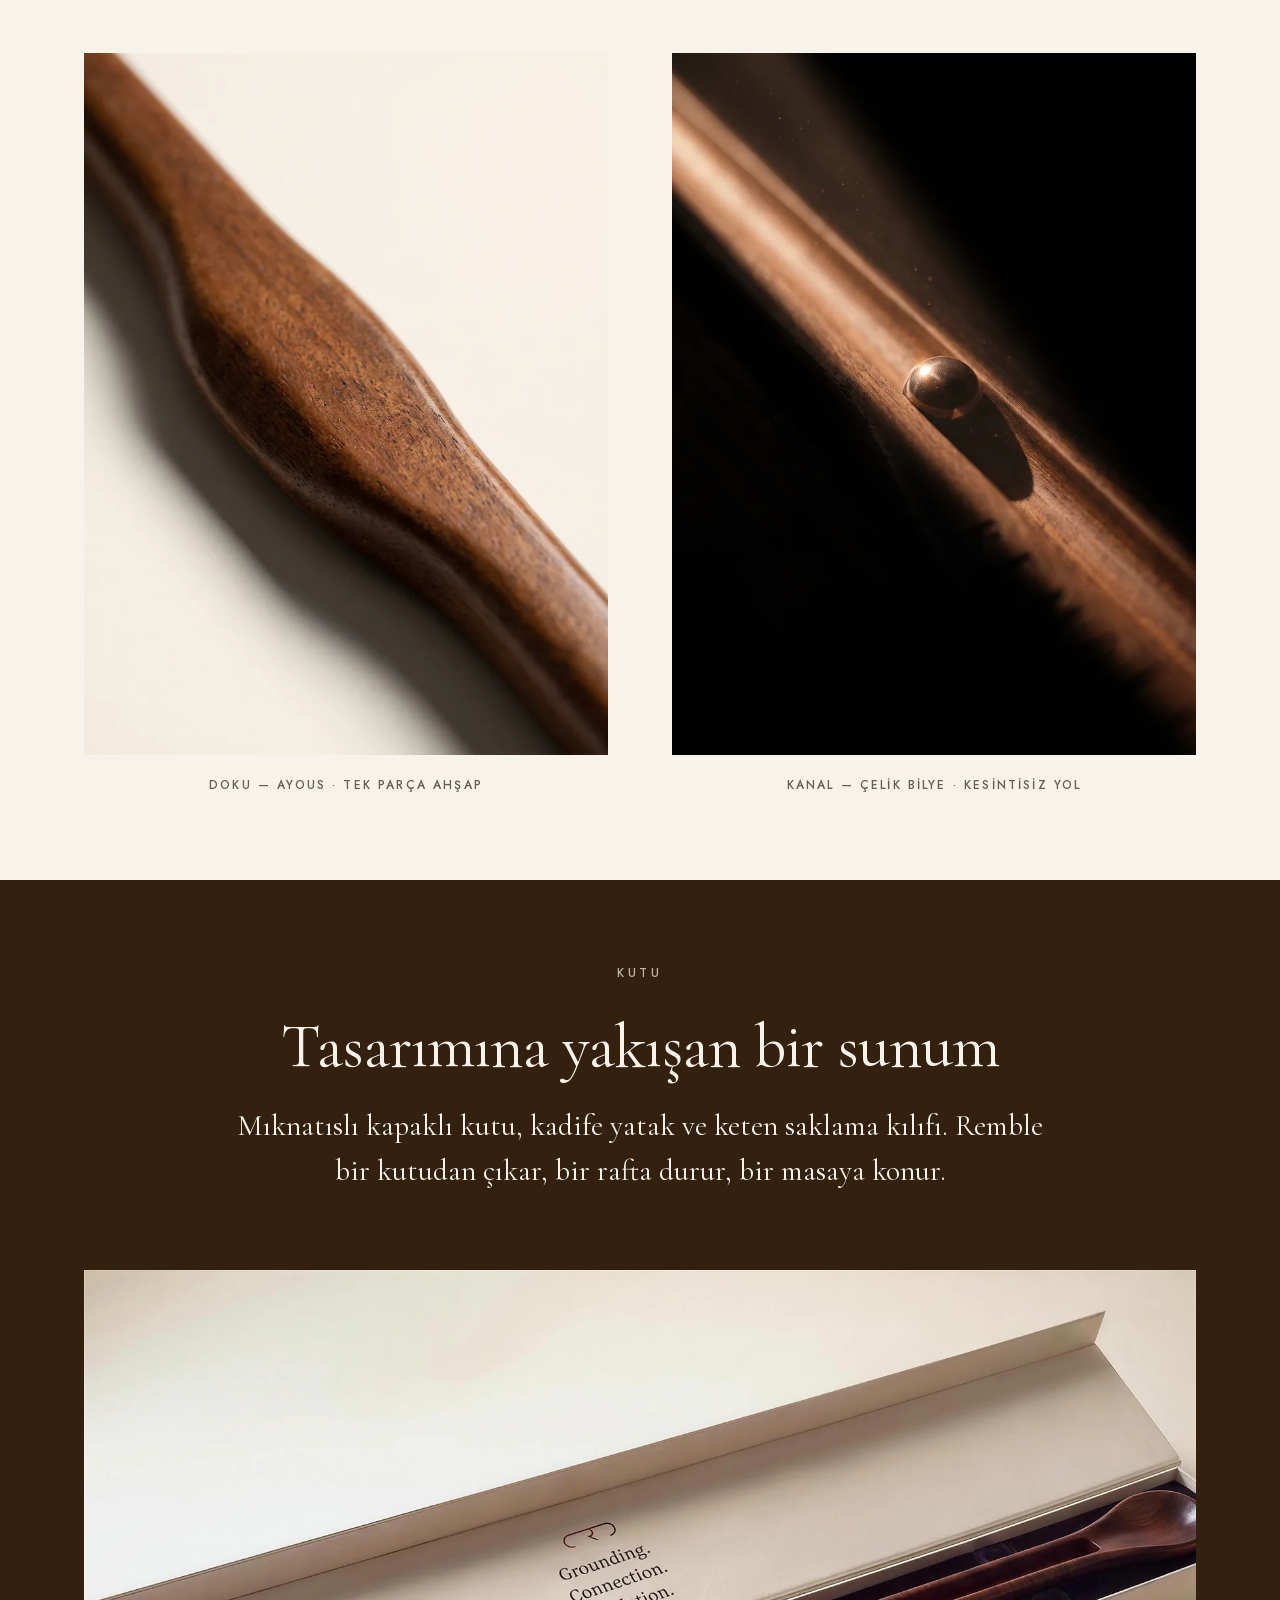
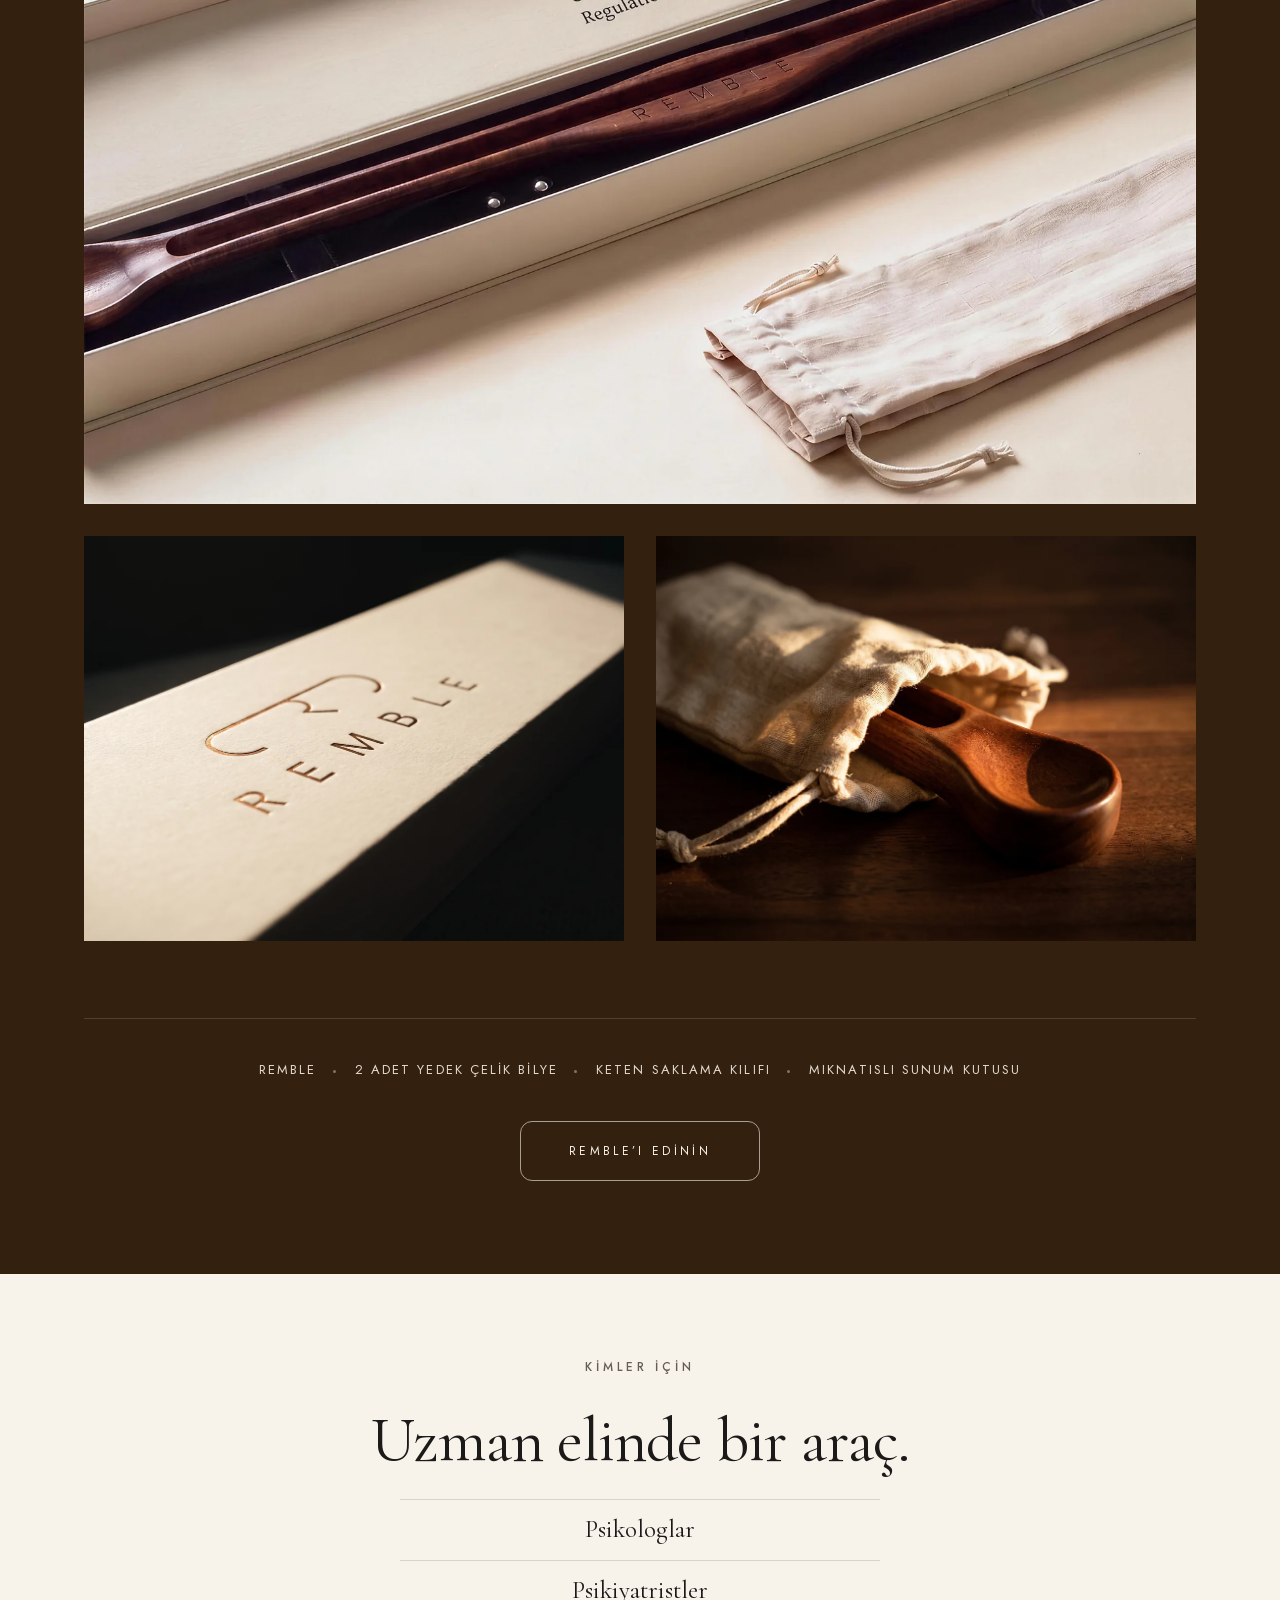
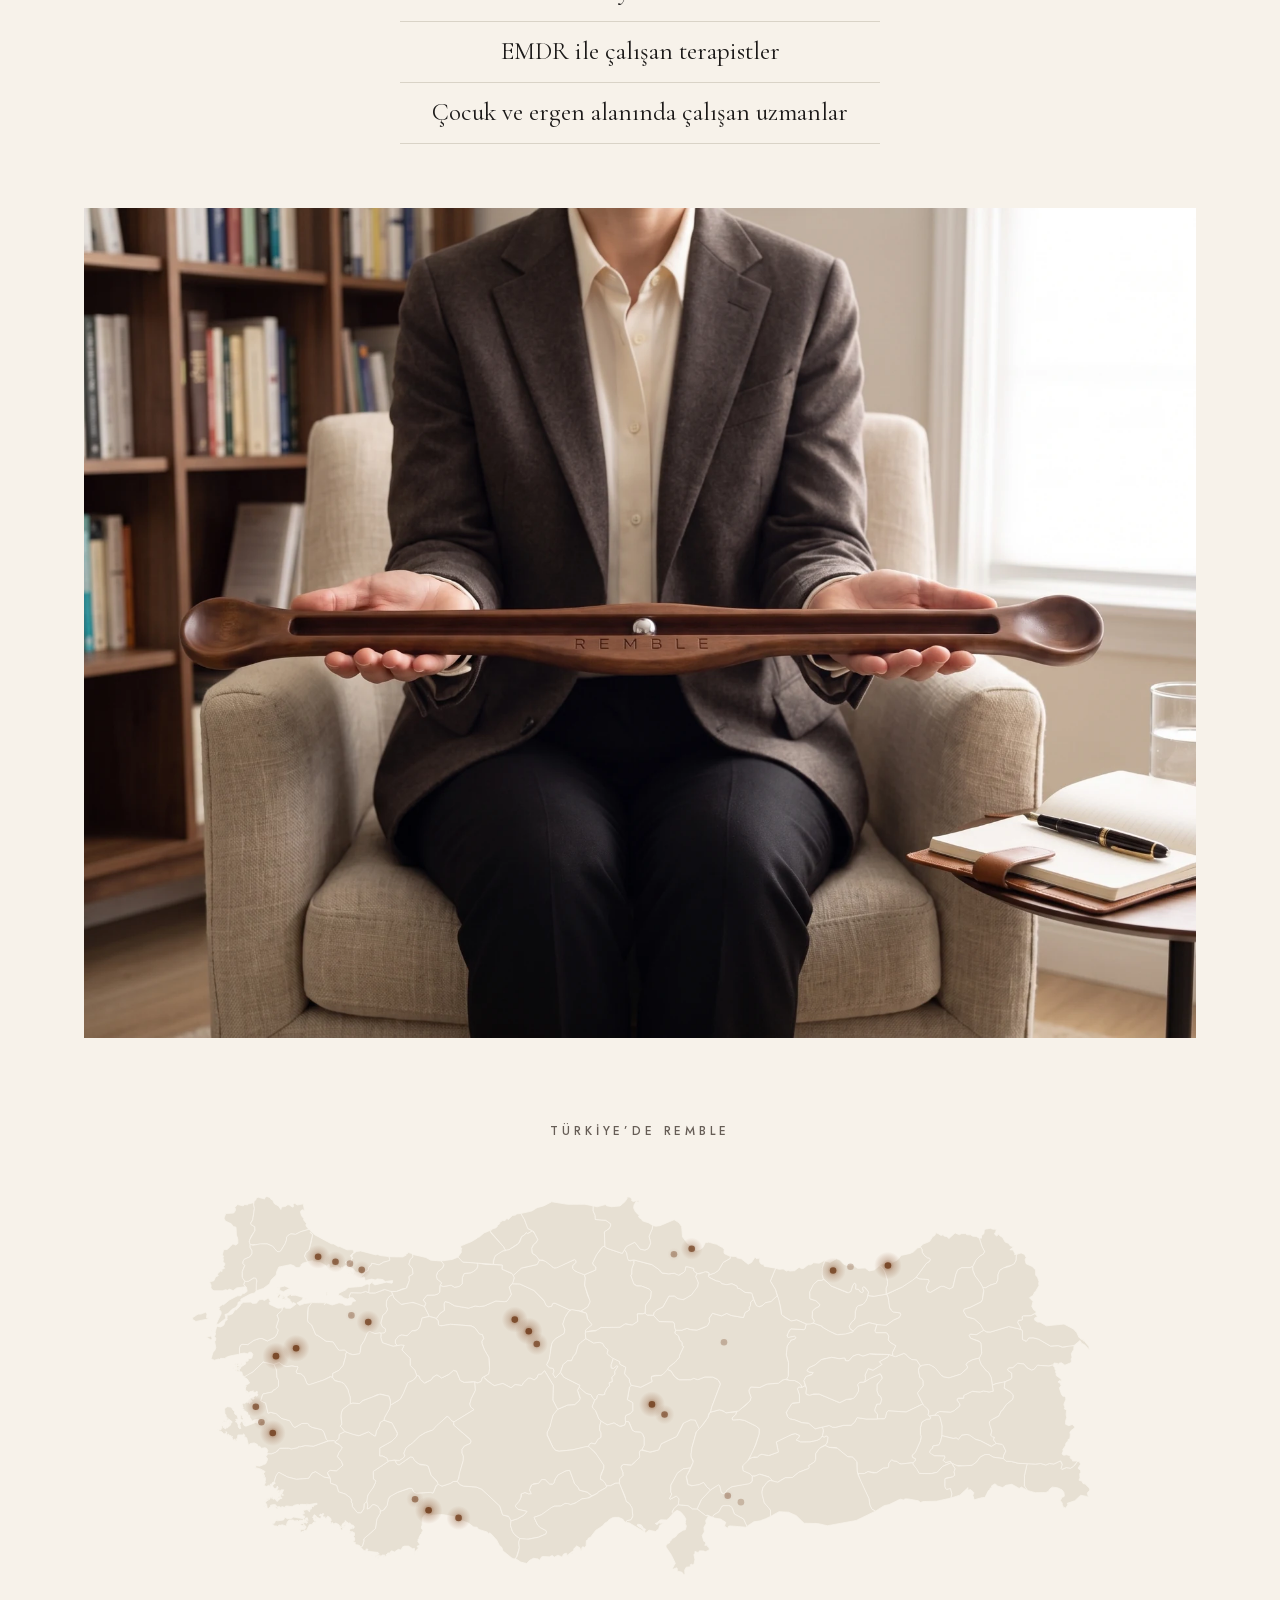
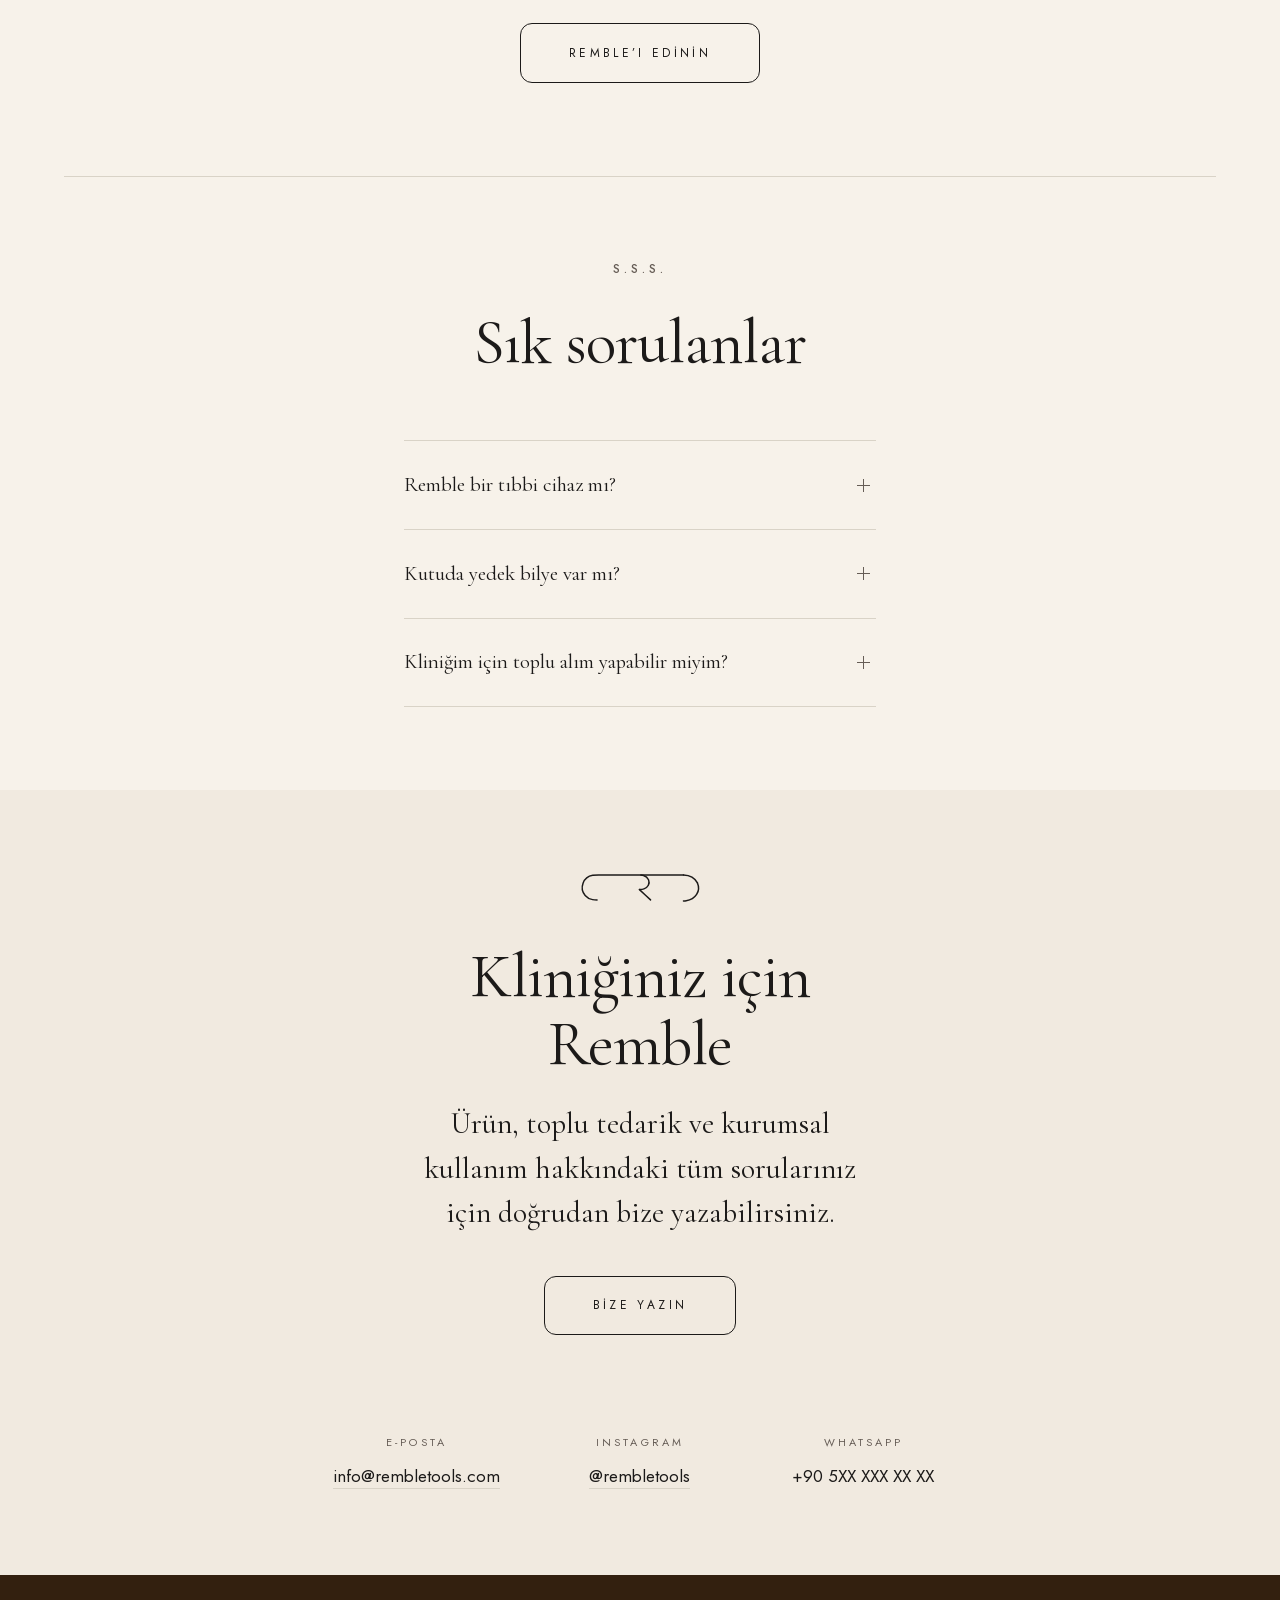
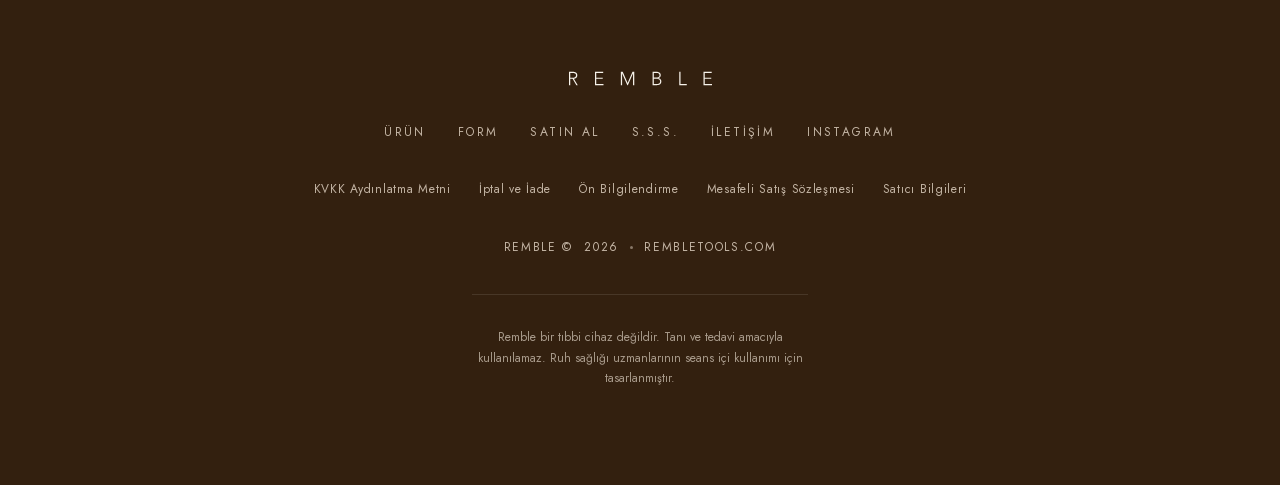
==== commit 8b1d4ba7: "Menü görseli satırla birlikte kayıyor, büyümüyor Co-Authored-By: Claude Fable 5.1 <noreply@anthropic" ====
--- a/index.html
+++ b/index.html
@@ -23,7 +23,7 @@
 
 <link rel="stylesheet" href="css/fonts.css?v=1">
 
-<link rel="stylesheet" href="css/style.css?v=44">
+<link rel="stylesheet" href="css/style.css?v=45">
 </head>
 <body>
 
--- a/css/style.css
+++ b/css/style.css
@@ -205,12 +205,11 @@
 /* üzerine gelinen satır hafifçe öne çıksın */
 .nav .nav-menu .nav-product{ transition:color .3s var(--ease), transform .35s var(--ease); }
 .nav .nav-menu .nav-product:hover{ transform:translateX(4px); }
-.nav .nav-menu .nav-thumb,.nav .nav-menu .nav-thumb--q{ transition:transform .35s var(--ease), color .3s var(--ease); transform-origin:50% 50%; }
-.nav .nav-menu .nav-product:hover .nav-thumb{ transform:scale(1.06); }
+.nav .nav-menu .nav-thumb--q{ transition:color .3s var(--ease); }
 .nav .nav-menu .nav-product--soon{ cursor:default; color:var(--ink-mute); }
 .nav .nav-menu .nav-product--soon:hover{ color:var(--ink-soft); }
 .nav .nav-menu .nav-product--soon:hover .nav-thumb--q{ color:var(--ink-soft); }
-@media (prefers-reduced-motion:reduce){ .nav .nav-menu .nav-product,.nav .nav-menu .nav-thumb{ transition:none; transform:none !important; } }
+@media (prefers-reduced-motion:reduce){ .nav .nav-menu .nav-product{ transition:none; transform:none !important; } }
 
 .nav-toggle{ display:none; width:32px; height:32px; position:relative; }
 .nav-toggle span{
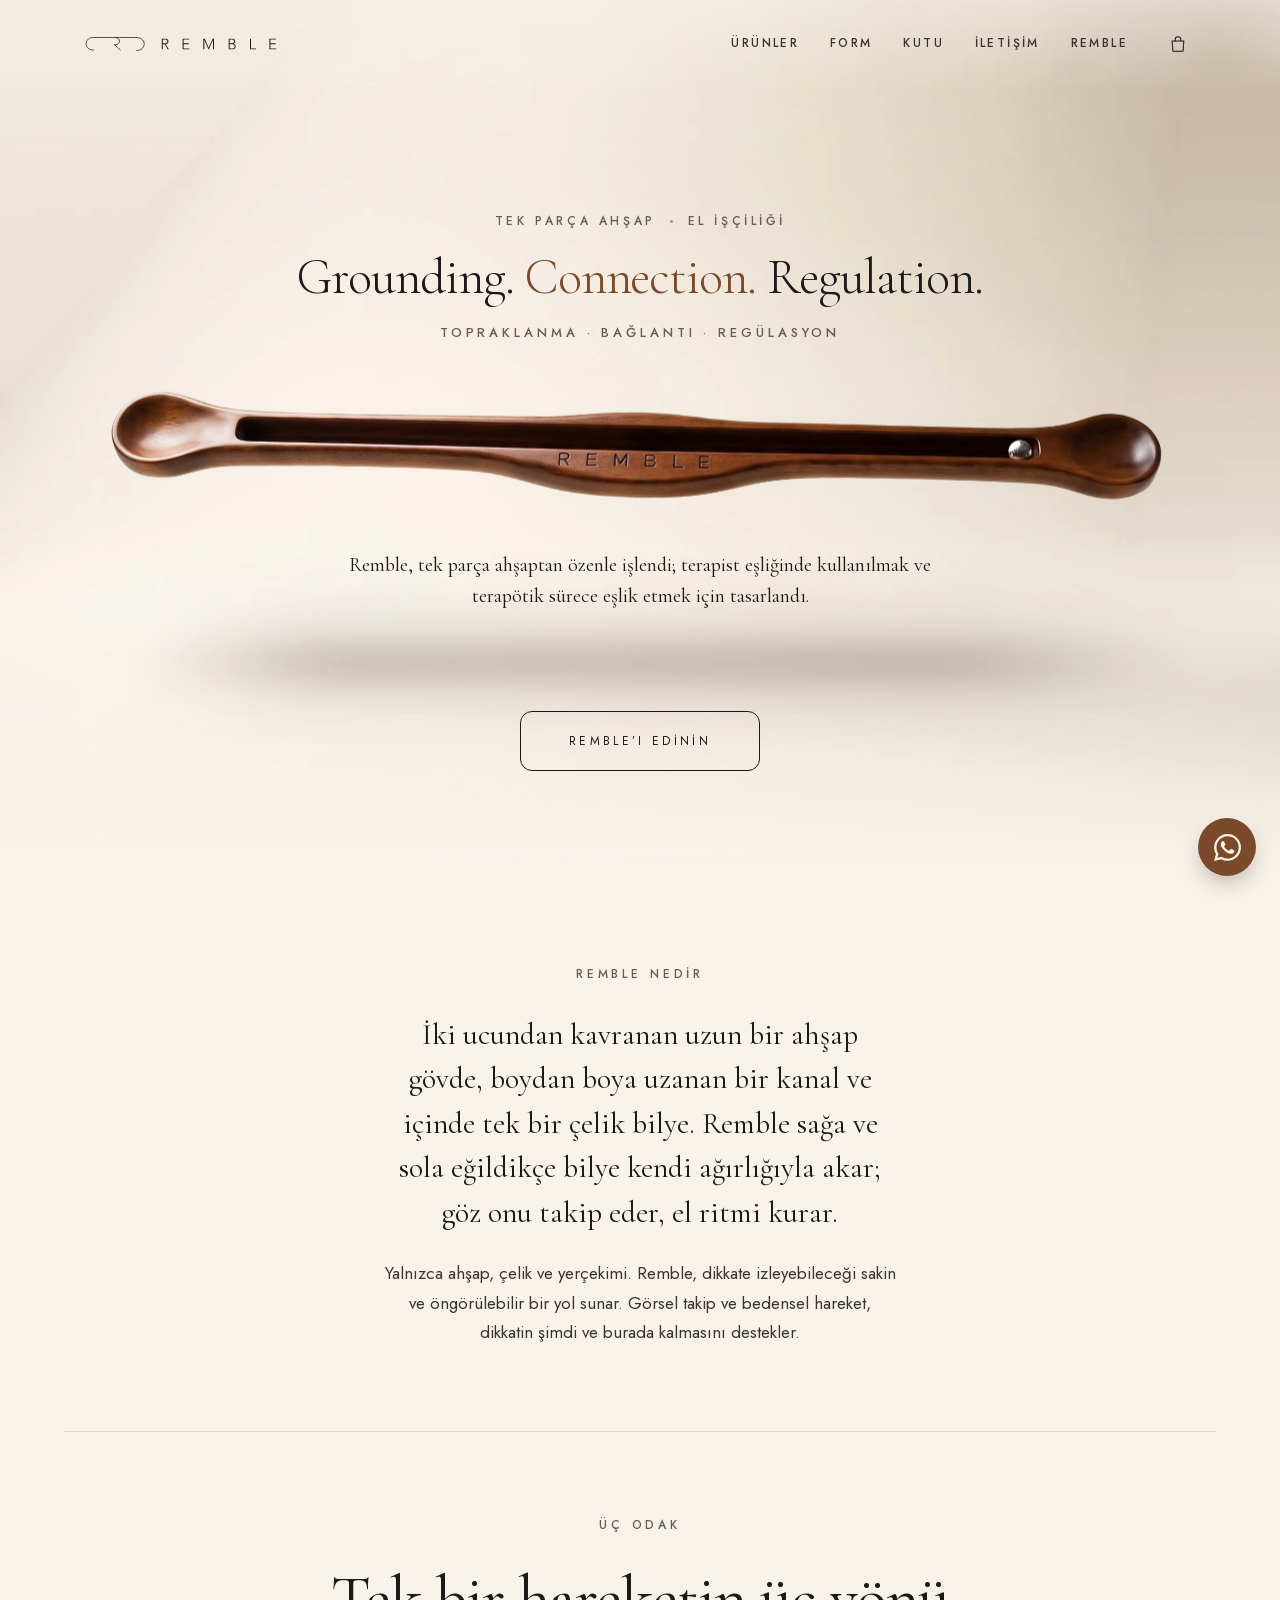
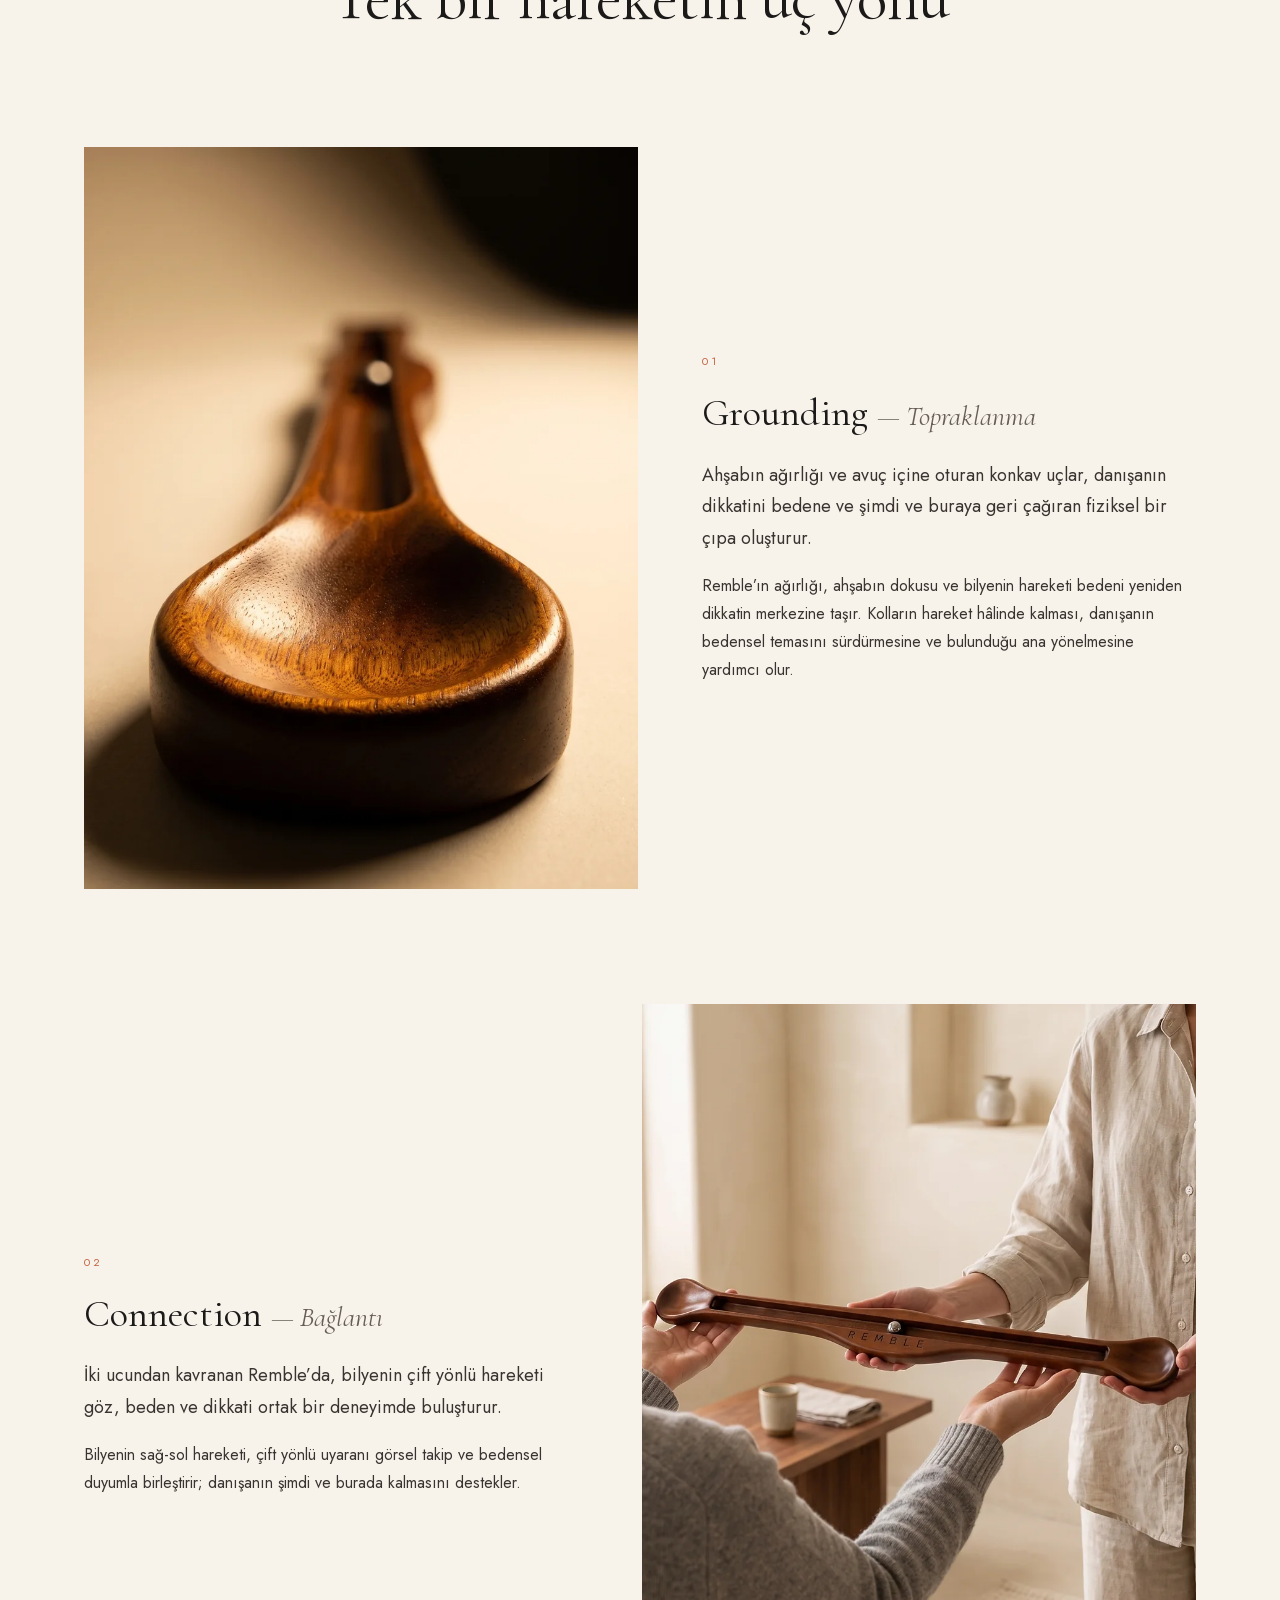
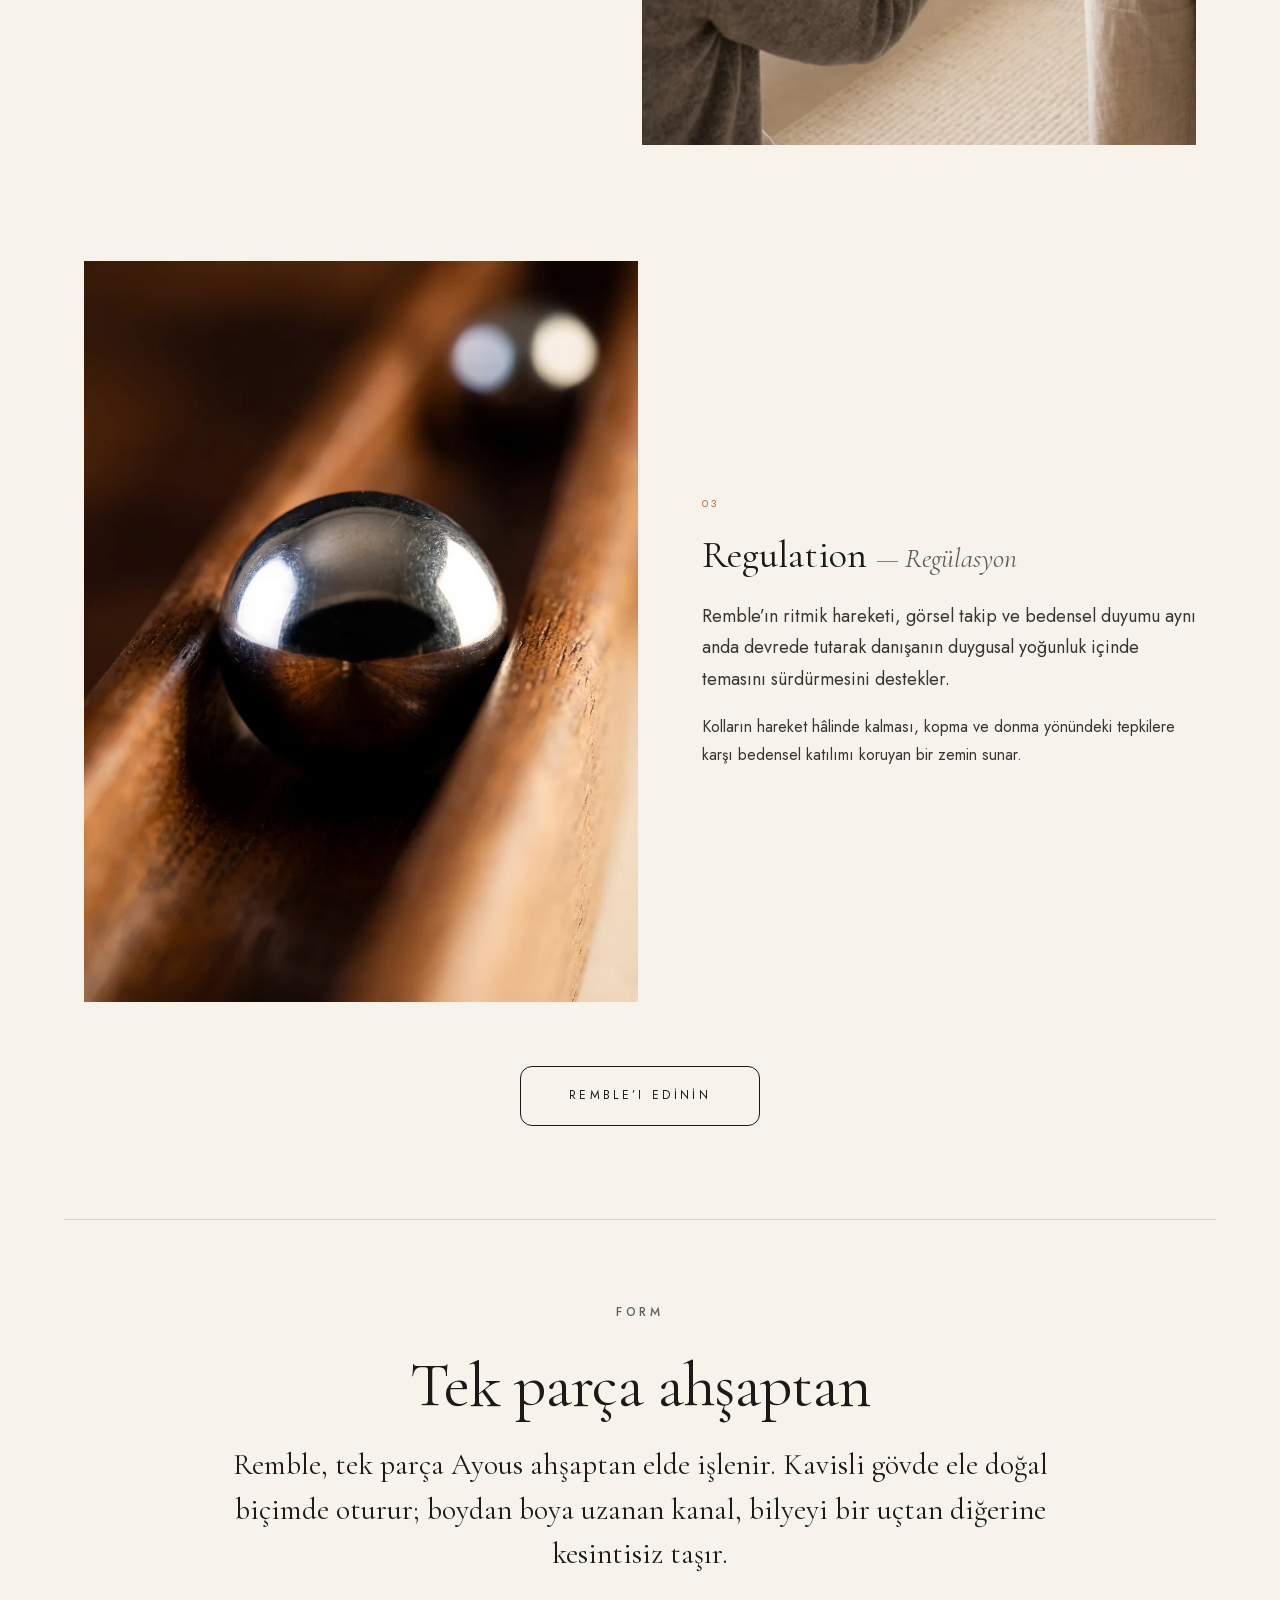
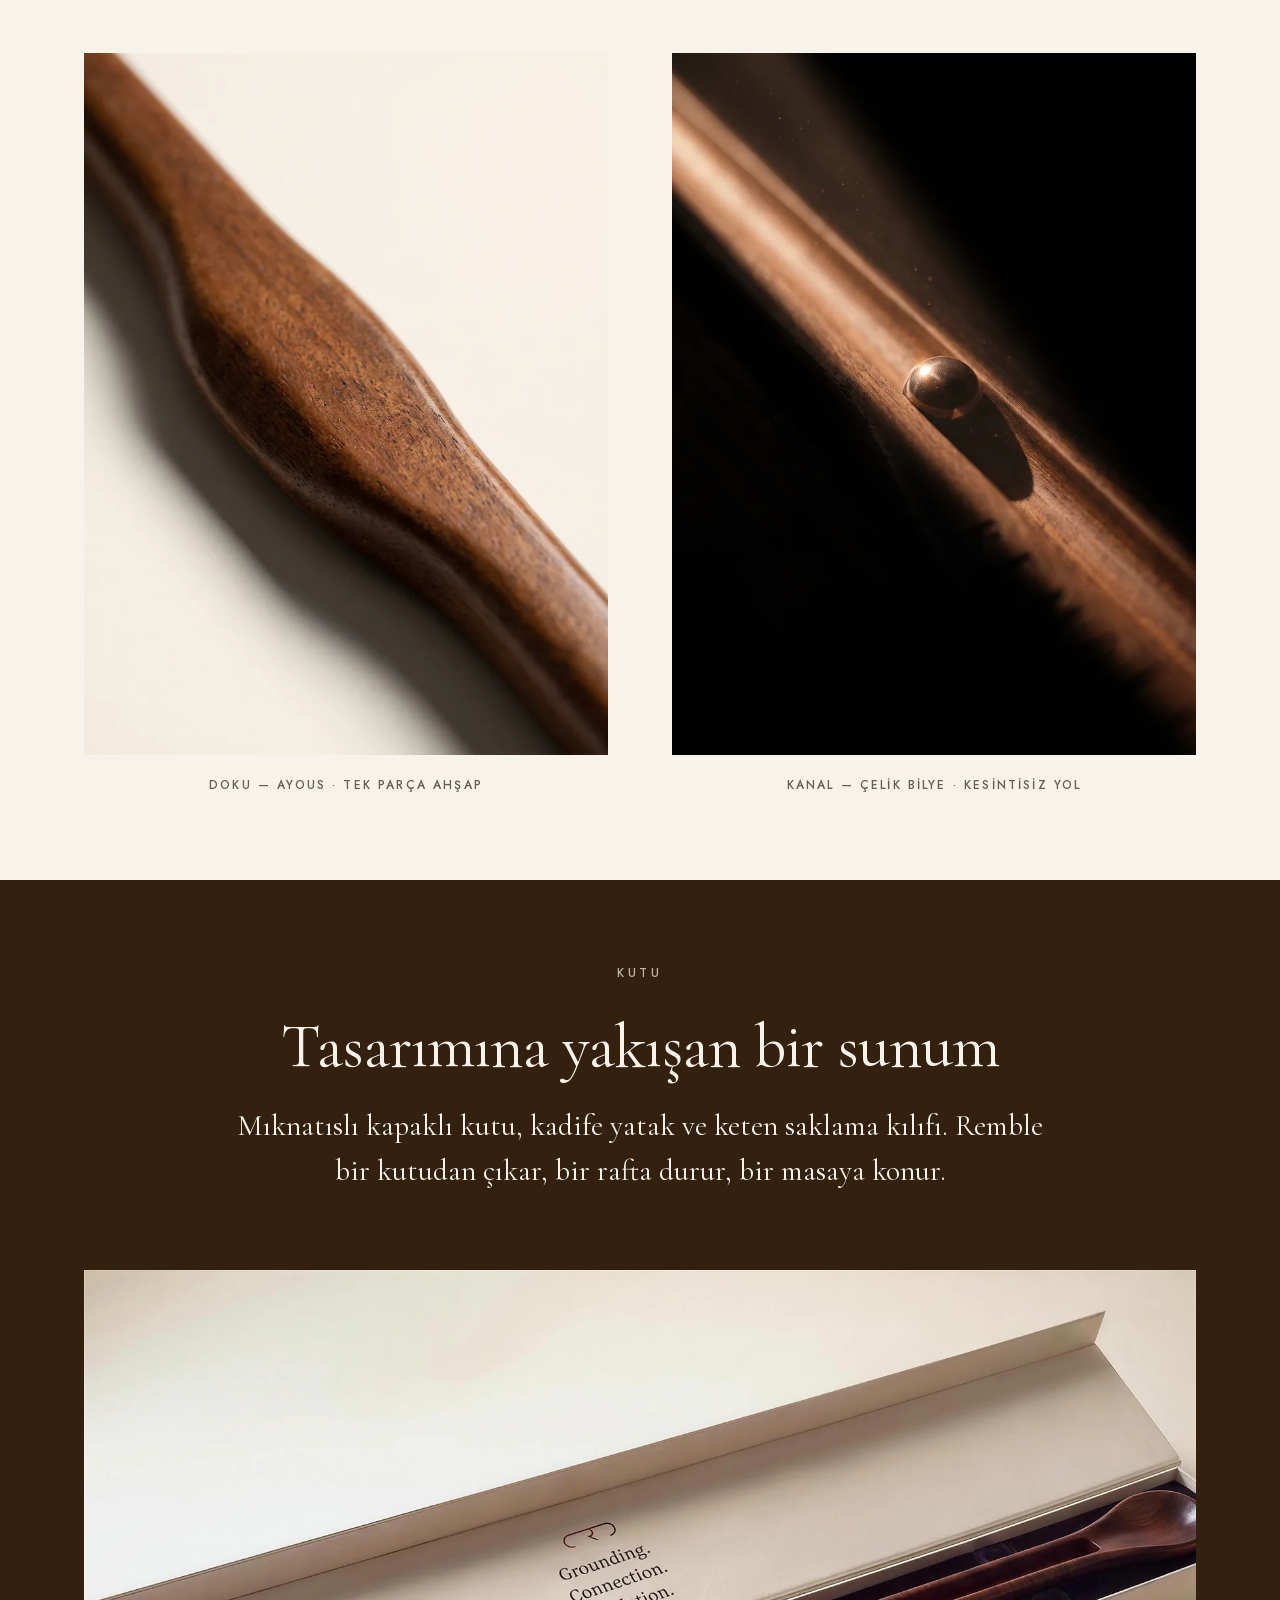
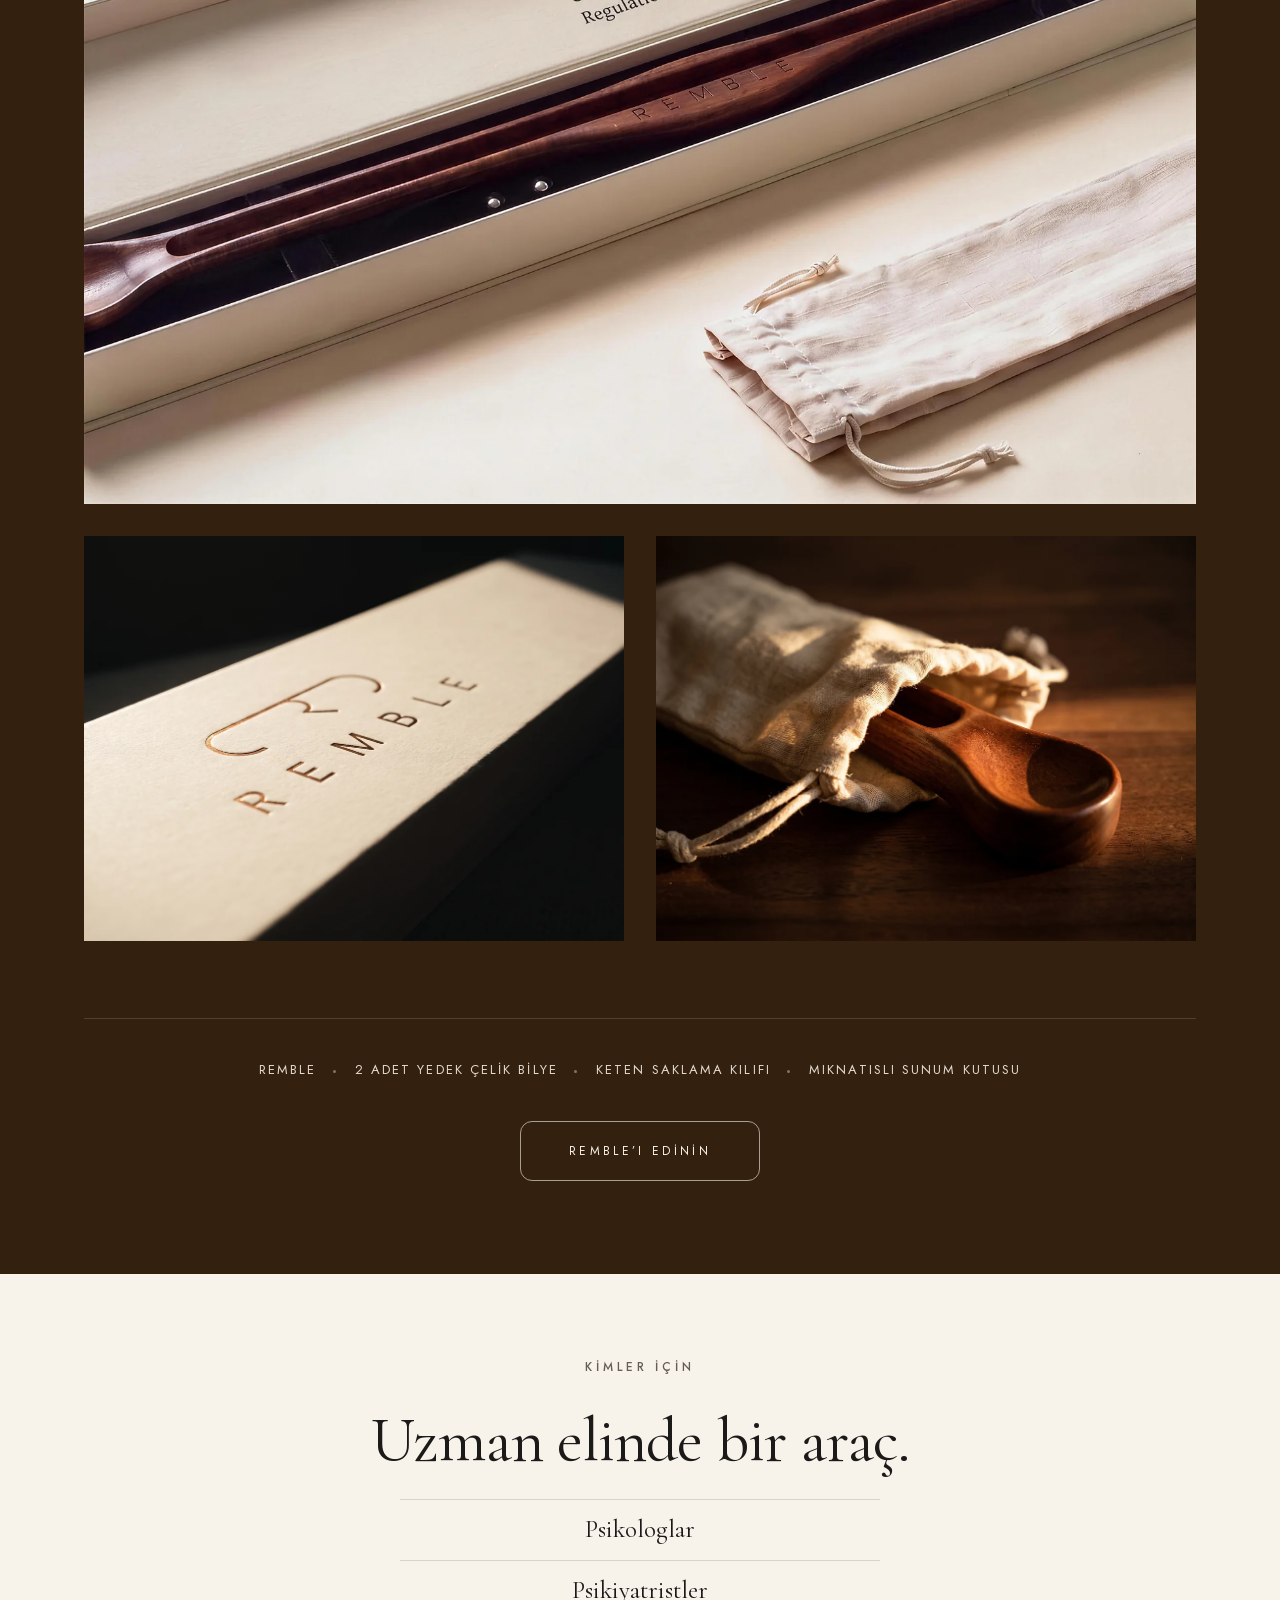
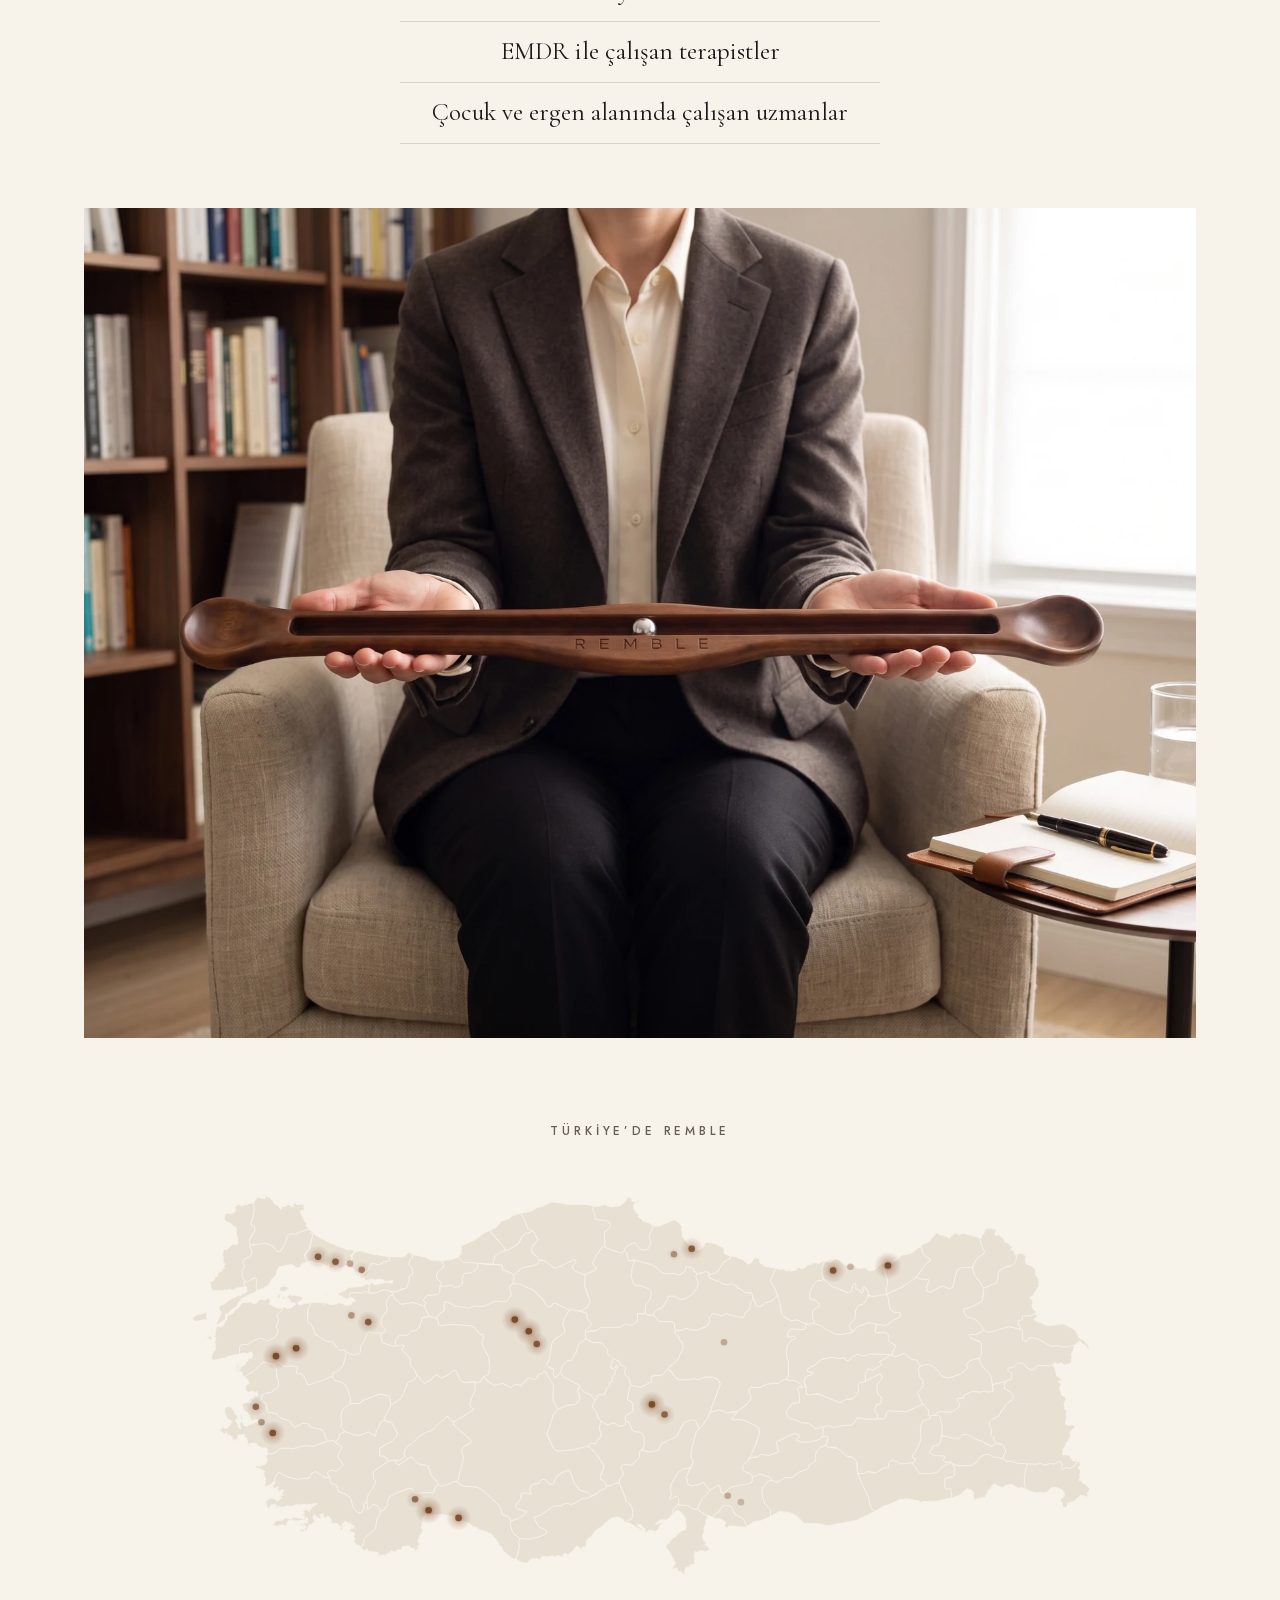
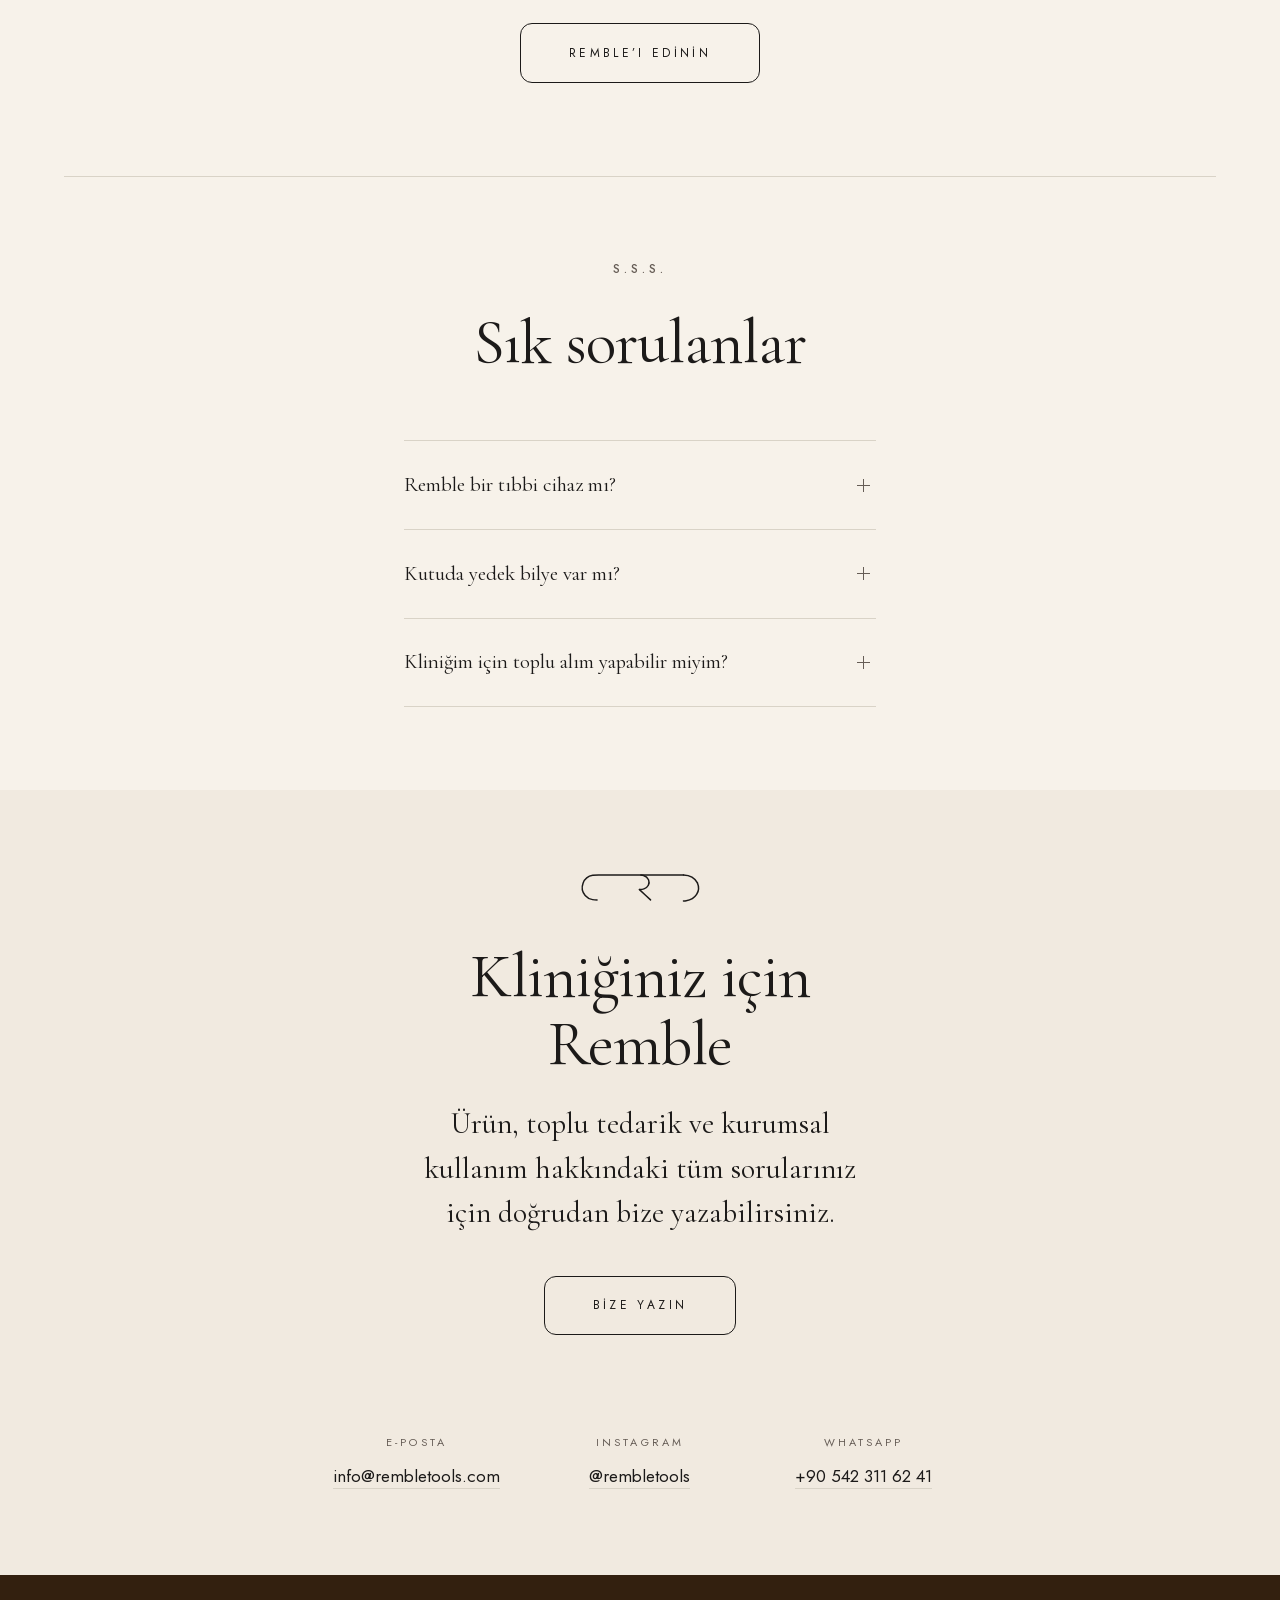
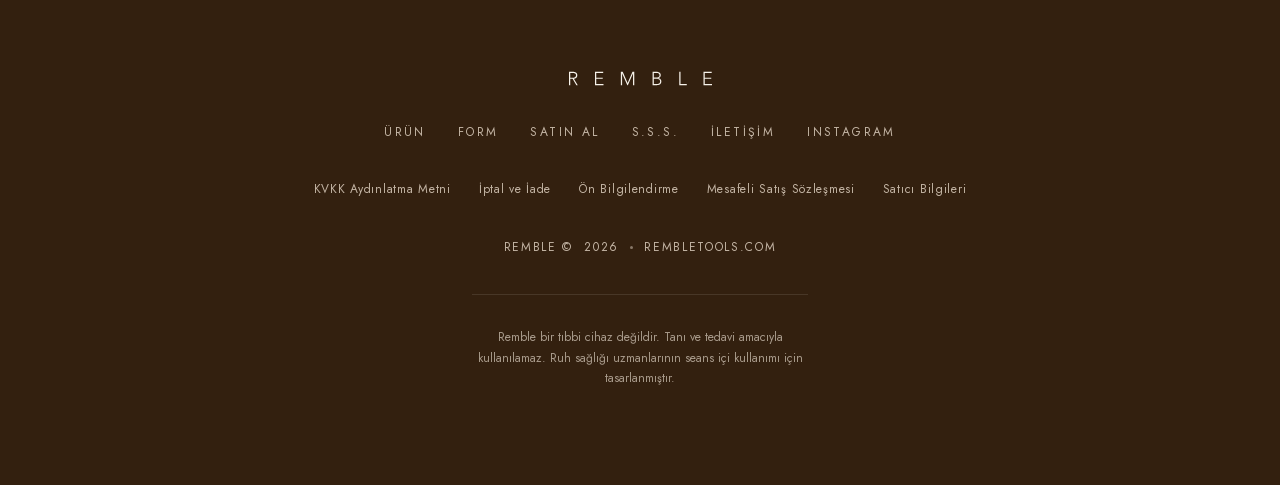
==== commit b2d06185: "Sepet sistemi: adet seçici, Sepete ekle, Hemen satın al, sepet paneli, sepet sayfası; WhatsApp numar" ====
--- a/index.html
+++ b/index.html
@@ -10,8 +10,8 @@
 <meta property="og:type" content="website">
 <meta property="og:title" content="Remble">
 <meta property="og:description" content="Tek parça ahşaptan özenle işlendi; terapist eşliğinde kullanılmak için tasarlandı.">
-<meta property="og:url" content="https://rembletools.com/">
-<meta property="og:image" content="https://rembletools.com/assets/img/og-image.jpg">
+<meta property="og:url" content="https://chaseitego-ops.github.io/remble-site/">
+<meta property="og:image" content="https://chaseitego-ops.github.io/remble-site/assets/img/og-remble.jpg">
 <meta property="og:image:width" content="1200">
 <meta property="og:image:height" content="630">
 <meta property="og:locale" content="tr_TR">
@@ -23,7 +23,7 @@
 
 <link rel="stylesheet" href="css/fonts.css?v=1">
 
-<link rel="stylesheet" href="css/style.css?v=45">
+<link rel="stylesheet" href="css/style.css?v=47">
 </head>
 <body>
 
@@ -329,8 +329,8 @@
       </div>
       <div>
         <dt>WhatsApp</dt>
-        <!-- WHATSAPP-NUMARA: yer tutucu; yayından önce gerçek numara ve wa.me bağlantısı girilecek -->
-        <dd><span>+90 5XX XXX XX XX</span></dd>
+        <!-- WHATSAPP-NUMARA: asıl ayar js/whatsapp.js içindeki WA_NUMARA; buradaki numara betik yüklenmezse görünen yedektir, numara değişirse burası da değişmeli -->
+        <dd><a data-wa="Merhaba, Remble hakkında bilgi almak istiyorum." data-wa-goster href="https://wa.me/905423116241" target="_blank" rel="noopener">+90 542 311 62 41</a></dd>
       </div>
     </dl>
   </div>
@@ -373,7 +373,7 @@
 </footer>
 
 <!-- WHATSAPP-NUMARA: sabit düğme ve soru balonu; numara js/whatsapp.js içindeki WA_NUMARA satırına girilecek -->
-<a class="wa-fab" aria-label="WhatsApp ile yazın">
+<a class="wa-fab" href="https://wa.me/905423116241" target="_blank" rel="noopener" aria-label="WhatsApp ile yazın">
   <svg viewBox="0 0 24 24" aria-hidden="true"><path fill="currentColor" d="M17.472 14.382c-.297-.149-1.758-.867-2.03-.967-.273-.099-.471-.148-.67.15-.197.297-.767.966-.94 1.164-.173.199-.347.223-.644.075-.297-.15-1.255-.463-2.39-1.475-.883-.788-1.48-1.761-1.653-2.059-.173-.297-.018-.458.13-.606.134-.133.298-.347.446-.52.149-.174.198-.298.298-.497.099-.198.05-.371-.025-.52-.075-.149-.669-1.612-.916-2.207-.242-.579-.487-.5-.669-.51-.173-.008-.371-.01-.57-.01-.198 0-.52.074-.792.372-.272.297-1.04 1.016-1.04 2.479 0 1.462 1.065 2.875 1.213 3.074.149.198 2.096 3.2 5.077 4.487.709.306 1.262.489 1.694.625.712.227 1.36.195 1.871.118.571-.085 1.758-.719 2.006-1.413.248-.694.248-1.289.173-1.413-.074-.124-.272-.198-.57-.347m-5.421 7.403h-.004a9.87 9.87 0 01-5.031-1.378l-.361-.214-3.741.982.998-3.648-.235-.374a9.86 9.86 0 01-1.51-5.26c.001-5.45 4.436-9.884 9.888-9.884 2.64 0 5.122 1.03 6.988 2.898a9.825 9.825 0 012.893 6.994c-.003 5.45-4.437 9.884-9.885 9.884m8.413-18.297A11.815 11.815 0 0012.05 0C5.495 0 .16 5.335.157 11.892c0 2.096.547 4.142 1.588 5.945L.057 24l6.305-1.654a11.882 11.882 0 005.683 1.448h.005c6.554 0 11.89-5.335 11.893-11.893a11.821 11.821 0 00-3.48-8.413z"/></svg>
 </a>
 
@@ -385,7 +385,8 @@
 
 
 <script src="js/main.js?v=10"></script>
+<script src="js/sepet.js?v=1"></script>
 <script src="js/hero.js?v=1"></script>
-<script src="js/whatsapp.js?v=2"></script>
+<script src="js/whatsapp.js?v=4"></script>
 </body>
 </html>
--- a/css/style.css
+++ b/css/style.css
@@ -763,3 +763,122 @@
 #paytr_taksit_tablosu .taksit-tutari{ float:none !important; width:auto !important; padding:.35rem 0 !important; border:0 !important; color:var(--ink) !important; font-variant-numeric:lining-nums tabular-nums; }
 #paytr_taksit_tablosu .taksit-tutari:nth-child(2){ color:var(--ink-soft) !important; }
 #paytr_taksit_tablosu .taksit-tutari-bold{ font-weight:400 !important; }
+
+/* ═══════════════ SEPET (9 Kasım 2026) ═══════════════ */
+html.cart-open{ overflow:hidden; }
+.nav{ margin-left:auto; }
+
+/* üst şeritteki simge */
+.cart-btn{
+  position:relative; flex:none; width:36px; height:36px; display:grid; place-items:center;
+  color:var(--ink); transition:color .3s var(--ease);
+}
+.cart-btn svg{ width:22px; height:22px; fill:none; stroke:currentColor; stroke-width:1.1; stroke-linejoin:round; stroke-linecap:round; }
+.cart-btn:hover{ color:var(--walnut); }
+.cart-count{
+  position:absolute; top:0; right:-3px; min-width:16px; height:16px; padding:0 4px; border-radius:8px;
+  background:var(--walnut); color:#F7F2EA; font-size:.625rem; line-height:16px; text-align:center;
+  font-weight:500; font-variant-numeric:lining-nums; letter-spacing:0;
+}
+
+/* adet seçici */
+.qty{ display:inline-flex; align-items:center; height:40px; border:1px solid var(--linen); border-radius:10px; }
+.qty button{ width:38px; height:100%; font-size:1.05rem; line-height:1; color:var(--ink-soft); transition:color .3s var(--ease); }
+.qty button:hover{ color:var(--walnut); }
+.qty-n{ min-width:1.75rem; text-align:center; font-size:.9375rem; color:var(--ink); font-variant-numeric:lining-nums tabular-nums; }
+
+/* ürün sayfası */
+.buy-actions{ margin-top:2.25rem; }
+.buy-qty{ display:flex; align-items:center; gap:1rem; }
+.buy-qty-label{ font-size:.75rem; letter-spacing:.14em; text-transform:uppercase; color:var(--ink-mute); }
+.buy-buttons{ display:grid; grid-template-columns:1fr 1fr; gap:.75rem; margin-top:1.1rem; }
+.buy .buy-buttons .btn{ margin-top:0; width:100%; padding-inline:1rem; text-align:center; }
+
+/* yandan açılan panel */
+.cart{ position:fixed; inset:0; z-index:300; visibility:hidden; pointer-events:none; transition:visibility 0s linear .45s; }
+.cart[data-open="true"]{ visibility:visible; pointer-events:auto; transition:visibility 0s; }
+.cart-backdrop{ position:absolute; inset:0; background:rgba(28,26,25,.34); opacity:0; transition:opacity .35s var(--ease); }
+.cart[data-open="true"] .cart-backdrop{ opacity:1; }
+.cart-panel{
+  position:absolute; top:0; right:0; bottom:0; width:min(430px,100vw);
+  display:flex; flex-direction:column; outline:none;
+  background:var(--ground); border-left:1px solid var(--linen);
+  box-shadow:-30px 0 60px -40px rgba(51,32,15,.4);
+  transform:translateX(100%); transition:transform .45s var(--ease);
+}
+.cart[data-open="true"] .cart-panel{ transform:none; }
+.cart-head{ display:flex; align-items:center; justify-content:space-between; padding:1.5rem 1.75rem 1.25rem; border-bottom:1px solid var(--linen); }
+.cart-head .kicker{ margin:0; }
+.cart-close{ position:relative; width:32px; height:32px; }
+.cart-close span{ position:absolute; left:6px; right:6px; top:50%; height:1px; background:var(--ink); }
+.cart-close span:nth-child(1){ transform:rotate(45deg); }
+.cart-close span:nth-child(2){ transform:rotate(-45deg); }
+.cart-body{ flex:1; overflow-y:auto; padding:0 1.75rem; }
+.cart-foot{ padding:1.25rem 1.75rem 1.75rem; border-top:1px solid var(--linen); }
+.cart-foot[hidden]{ display:none; }
+
+.cart-line{ display:grid; grid-template-columns:84px minmax(0,1fr) auto; gap:1rem; align-items:start; padding:1.4rem 0; border-bottom:1px solid var(--linen); }
+.cart-thumb{ display:block; aspect-ratio:4/3; border-radius:8px; overflow:hidden; background:var(--ground-warm); }
+.cart-thumb img{ display:block; width:100%; height:100%; object-fit:cover; }
+.cart-line-info{ display:flex; flex-direction:column; align-items:flex-start; gap:.3rem; }
+.cart-line-name{ font-family:var(--serif); font-size:1.2rem; line-height:1.2; color:var(--ink); }
+.cart-line-unit{ font-size:.8125rem; color:var(--ink-mute); font-variant-numeric:lining-nums; }
+.cart-line .qty{ height:34px; margin-top:.55rem; }
+.cart-line .qty button{ width:32px; }
+.cart-line-side{ display:flex; flex-direction:column; align-items:flex-end; gap:.55rem; }
+.cart-line-total{ font-family:var(--serif); font-size:1.15rem; color:var(--ink); white-space:nowrap; font-variant-numeric:lining-nums; }
+.cart-remove{ font-size:.6875rem; letter-spacing:.14em; text-transform:uppercase; color:var(--ink-mute); border-bottom:1px solid var(--linen); padding-bottom:1px; transition:color .3s var(--ease), border-color .3s var(--ease); }
+.cart-remove:hover{ color:var(--walnut); border-bottom-color:var(--walnut); }
+.cart-limit{ padding:1rem 0; font-size:.8125rem; line-height:1.6; color:var(--terracotta); }
+.cart-empty{ padding:3.5rem 0; text-align:center; }
+.cart-empty p{ font-family:var(--serif); font-size:1.4rem; color:var(--ink); }
+.cart-empty .btn{ margin-top:1.75rem; }
+.cart-total{ display:flex; justify-content:space-between; align-items:baseline; font-size:.75rem; letter-spacing:.14em; text-transform:uppercase; color:var(--ink-mute); }
+.cart-total strong{ font-family:var(--serif); font-weight:400; font-size:1.55rem; letter-spacing:0; text-transform:none; color:var(--ink); font-variant-numeric:lining-nums; }
+.cart-note{ margin-top:.3rem; font-size:.8125rem; color:var(--ink-mute); }
+.cart-foot .btn{ display:block; width:100%; margin-top:1.25rem; padding-inline:1rem; text-align:center; }
+.cart-continue{ display:block; margin:1.1rem auto 0; padding-bottom:2px; font-size:.75rem; letter-spacing:.2em; text-transform:uppercase; color:var(--ink-soft); border-bottom:1px solid var(--linen); transition:color .3s var(--ease), border-color .3s var(--ease); }
+.cart-continue:hover{ color:var(--ink); border-bottom-color:var(--walnut); }
+
+/* sepet ve ödeme sayfası */
+.checkout{ padding-top:clamp(8rem,16vh,10rem); padding-bottom:var(--sect-y); }
+.checkout .kicker{ margin-bottom:1.1rem; line-height:1; }
+.checkout-title{ font-family:var(--serif); font-weight:400; font-size:clamp(2.2rem,1.6rem + 2.2vw,3.2rem); line-height:1.05; letter-spacing:-.015em; color:var(--ink); }
+.checkout-empty{ margin-top:2.5rem; }
+.checkout-empty p{ font-family:var(--serif); font-size:1.5rem; color:var(--ink); }
+.checkout-empty .btn{ margin-top:1.75rem; }
+.checkout-grid{
+  margin-top:clamp(2rem,4vw,3rem); display:grid; align-items:start;
+  grid-template-columns:minmax(0,1fr) minmax(280px,360px); column-gap:clamp(2.5rem,6vw,5.5rem);
+  grid-template-areas:"lines summary" "form summary";
+}
+.checkout-grid[hidden]{ display:none; }
+.checkout-lines{ grid-area:lines; border-top:1px solid var(--linen); }
+.checkout-form{ grid-area:form; max-width:560px; }
+.checkout-form .order{ scroll-margin-top:6rem; }
+#teslimat{ display:block; position:relative; top:-6rem; }
+.checkout-summary{ grid-area:summary; position:sticky; top:6.5rem; padding:1.75rem; border-radius:12px; background:var(--ground-warm); }
+.checkout-back{ margin-top:1.1rem; font-size:.8125rem; color:var(--ink-soft); }
+.checkout-back a{ border-bottom:1px solid var(--linen); transition:border-color .3s var(--ease); }
+.checkout-back a:hover{ border-bottom-color:var(--walnut); }
+.sum-title{ font-size:.75rem; letter-spacing:.2em; text-transform:uppercase; color:var(--ink-mute); margin-bottom:.9rem; }
+.sum-row{ display:flex; justify-content:space-between; gap:1rem; padding:.5rem 0; font-size:.9375rem; color:var(--ink-soft); font-variant-numeric:lining-nums; }
+.sum-row--total{ margin-top:.6rem; padding-top:1rem; border-top:1px solid var(--linen); align-items:baseline; }
+.sum-row--total strong{ font-family:var(--serif); font-weight:400; font-size:1.55rem; color:var(--ink); }
+.sum-note{ margin-top:.9rem; font-size:.8125rem; line-height:1.6; color:var(--ink-mute); }
+.checkout-grid.is-locked .qty,.checkout-grid.is-locked .cart-remove,.checkout-grid.is-locked .checkout-back{ display:none; }
+
+@media (max-width:900px){
+  .cart-btn{ margin-left:auto; margin-right:-.9rem; }
+  .buy-qty{ justify-content:center; }
+  .checkout-grid{ grid-template-columns:1fr; grid-template-areas:"lines" "summary" "form"; }
+  .checkout-summary{ position:static; margin-top:2rem; }
+  .checkout-form{ max-width:none; }
+}
+@media (max-width:560px){
+  .buy-buttons{ grid-template-columns:1fr; }
+  .cart-head,.cart-foot{ padding-inline:1.25rem; }
+  .cart-body{ padding-inline:1.25rem; }
+  .cart-line{ grid-template-columns:72px minmax(0,1fr) auto; gap:.8rem; }
+}
+@media (prefers-reduced-motion:reduce){ .cart,.cart-panel,.cart-backdrop{ transition:none; } }
